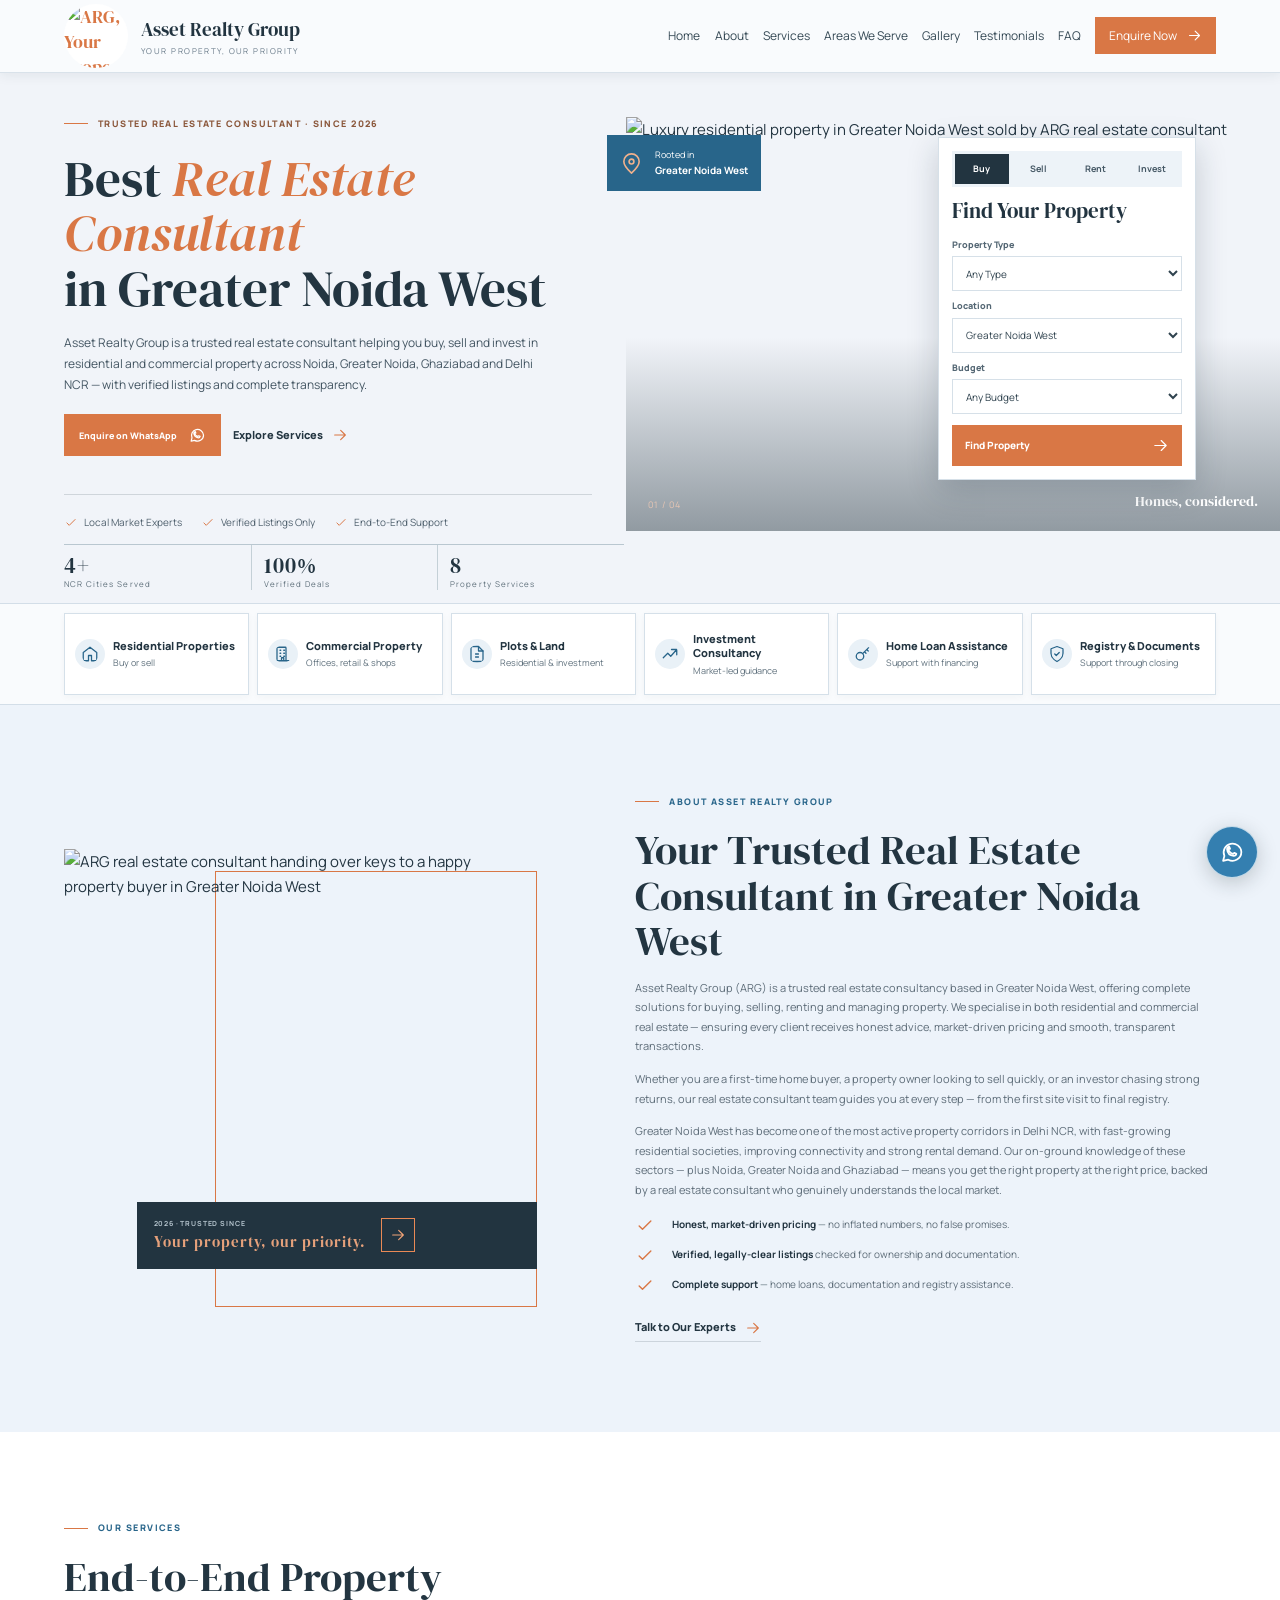
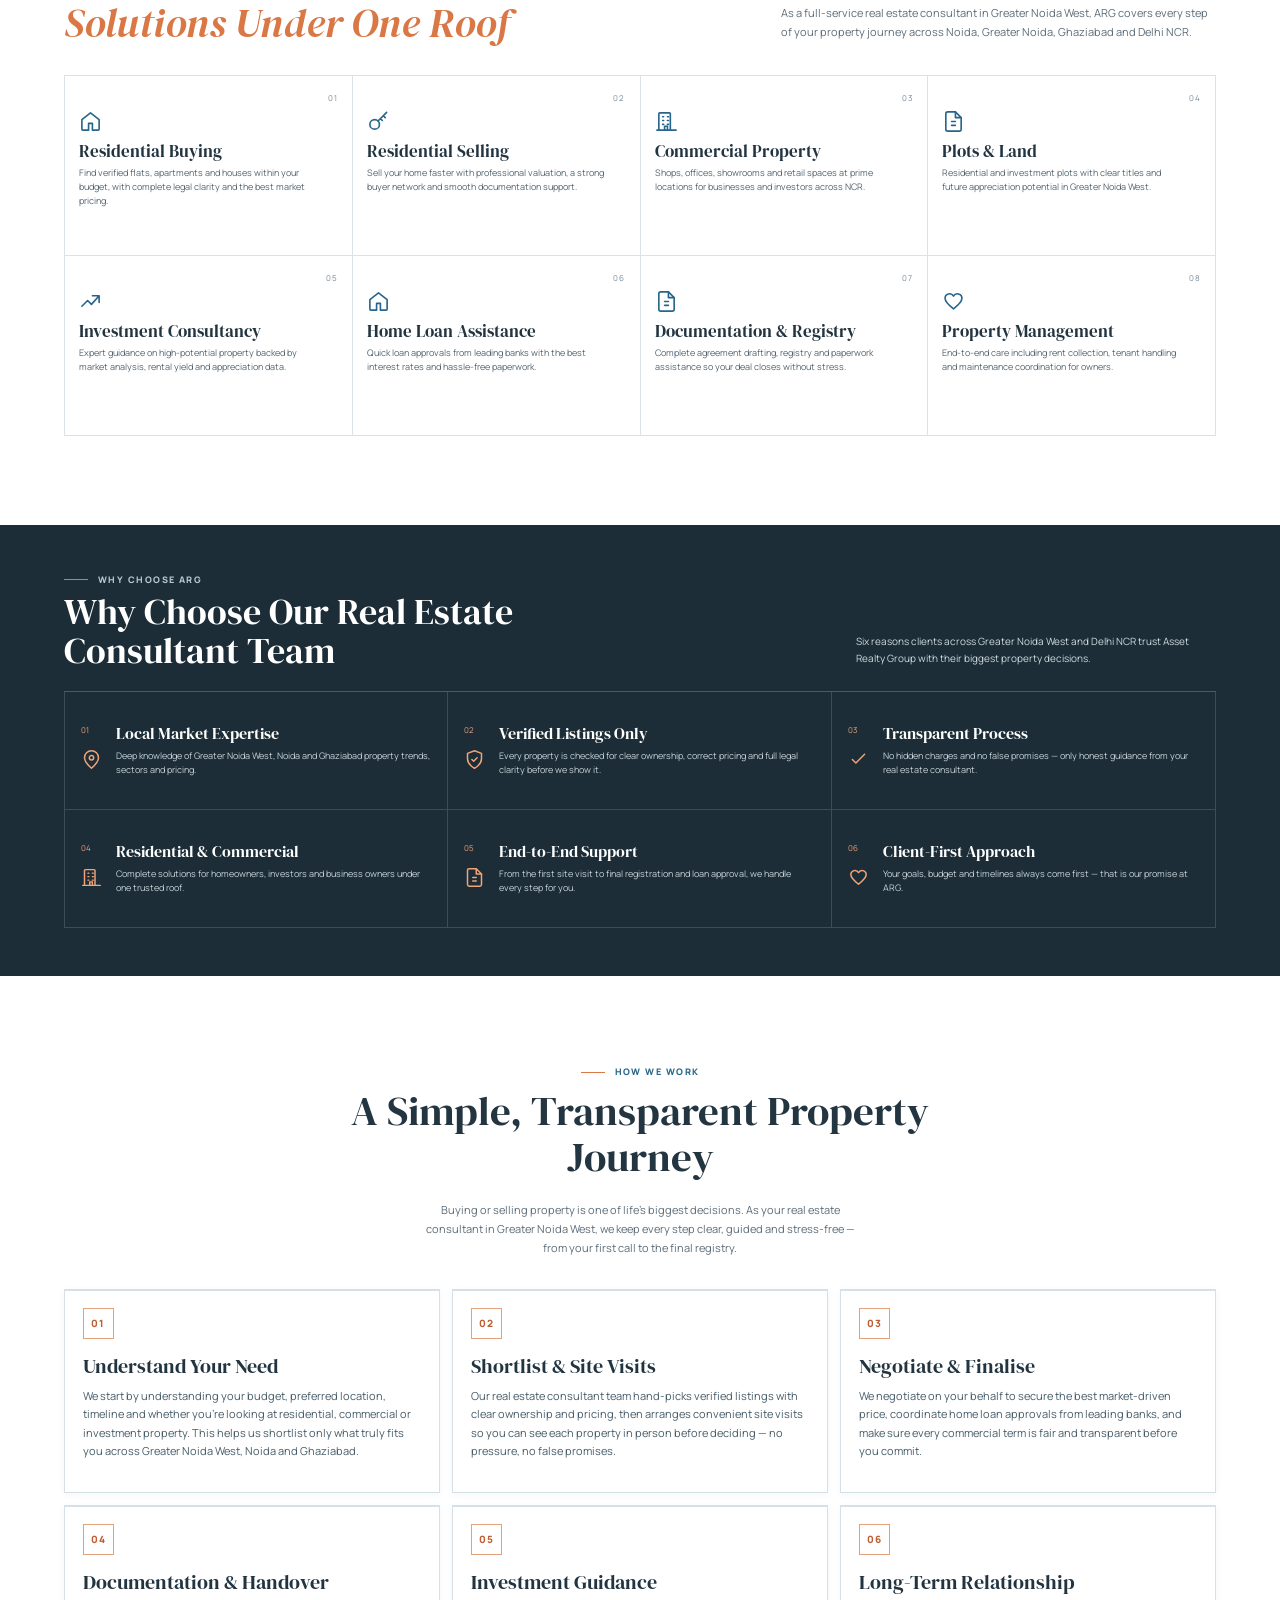
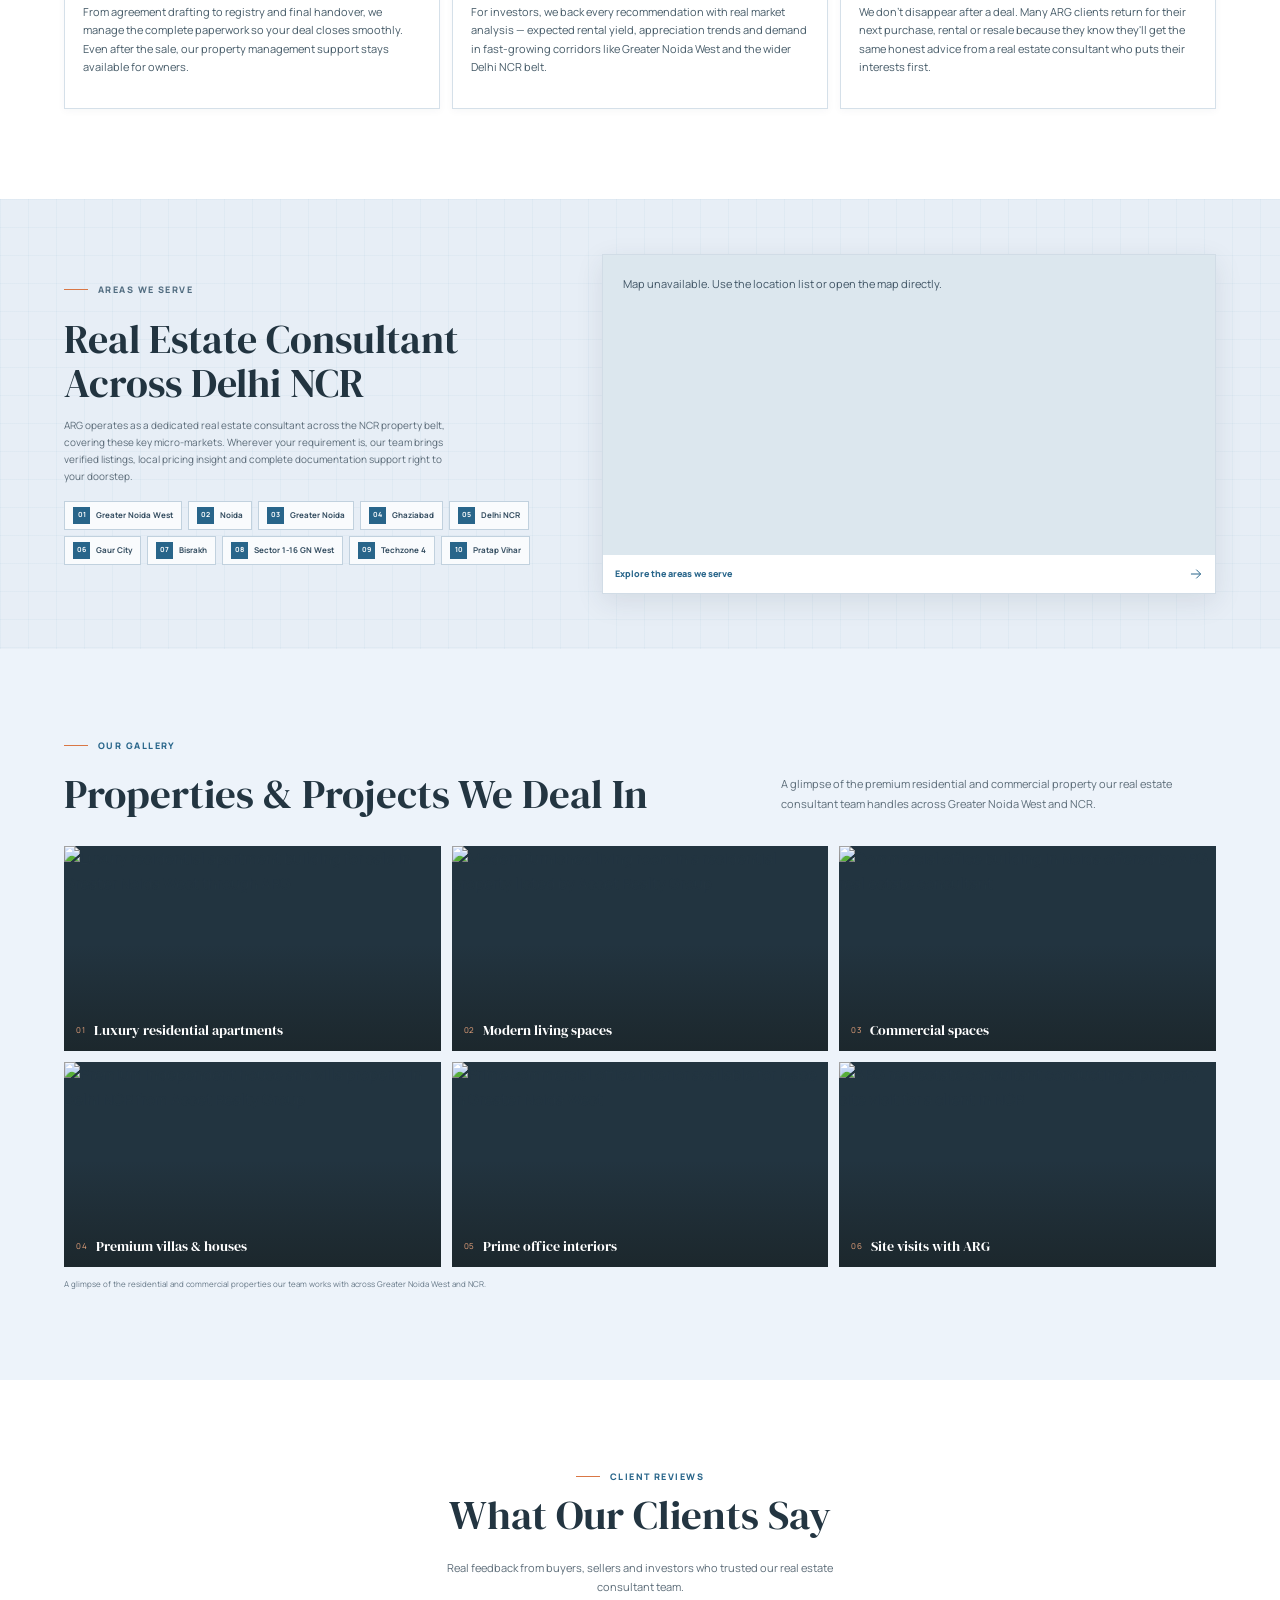
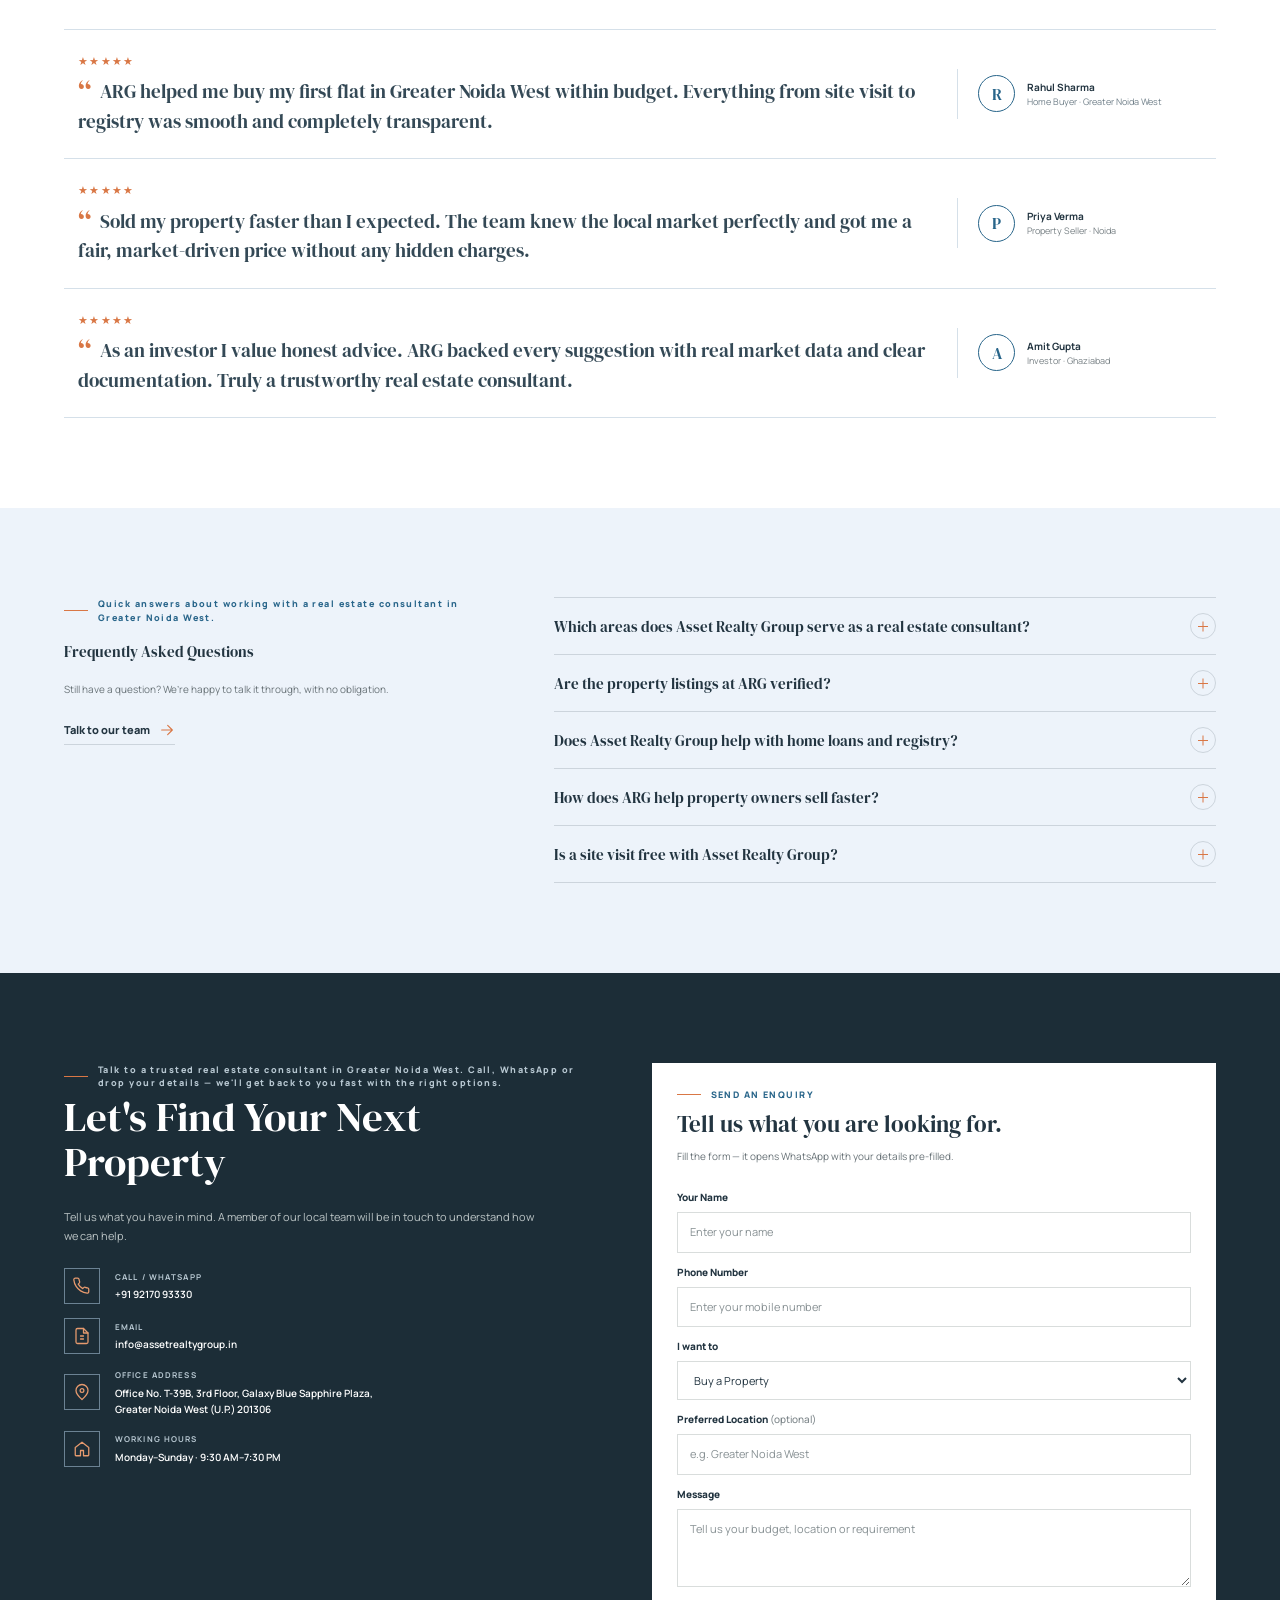
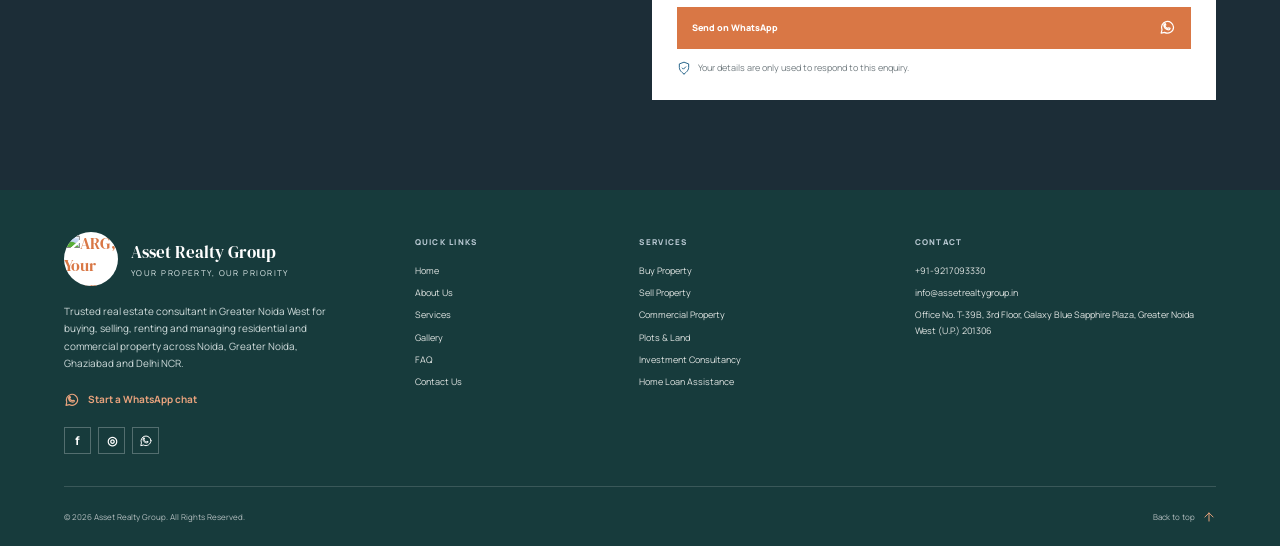
==== index.html @ 45fe3c21 "Initial commit" ====
<!doctype html>
<html lang="en">
<head>
  <meta charset="utf-8">
  <meta name="viewport" content="width=device-width, initial-scale=1">
  <meta name="theme-color" content="#263238">
  <meta name="description" content="Asset Realty Group is a trusted real estate consultant helping you buy, sell and invest in residential and commercial property across Noida, Greater Noida, Ghaziabad and Delhi NCR — with verified listings and complete transparency.">
  <meta name="keywords" content="real estate consultant Greater Noida West, property in Noida Extension, flats Greater Noida West, commercial property Noida, property consultant Ghaziabad, Delhi NCR real estate">
  <meta property="og:type" content="website"><meta property="og:title" content="Best Real Estate Consultant in Greater Noida West | ARG">
  <meta property="og:description" content="Asset Realty Group is a trusted real estate consultant helping you buy, sell and invest in residential and commercial property across Noida, Greater Noida, Ghaziabad and Delhi NCR — with verified listings and complete transparency.">
  <meta property="og:url" content="https://assetrealtygroup.in/">
  <meta property="og:image" content="https://images.unsplash.com/photo-1545324418-cc1a3fa10c00?auto=format&fit=crop&w=1600&q=85">
  <link rel="canonical" href="https://assetrealtygroup.in/">
  <link rel="preconnect" href="https://fonts.googleapis.com"><link rel="preconnect" href="https://fonts.gstatic.com" crossorigin><link rel="preconnect" href="https://images.unsplash.com">
  <link href="https://fonts.googleapis.com/css2?family=DM+Serif+Display&family=Manrope:wght@400;500;600;700;800&display=swap" rel="stylesheet">
  <link rel="stylesheet" href="https://unpkg.com/leaflet@1.9.4/dist/leaflet.css">
  <title>Best Real Estate Consultant in Greater Noida West | ARG</title>
  <script type="application/ld+json">{"@context":"https://schema.org","@type":"RealEstateAgent","name":"Asset Realty Group","alternateName":"ARG","url":"https://assetrealtygroup.in/","telephone":"+91-9217093330","email":"info@assetrealtygroup.in","image":"https://images.unsplash.com/photo-1512917774080-9991f1c4c750?auto=format&fit=crop&w=1600&q=85","address":{"@type":"PostalAddress","streetAddress":"Office No. T-39B, 3rd Floor, Galaxy Blue Sapphire Plaza","addressLocality":"Greater Noida West","addressRegion":"Uttar Pradesh","postalCode":"201306","addressCountry":"IN"},"areaServed":["Greater Noida West","Noida","Greater Noida","Ghaziabad","Delhi NCR"]}</script>
  <style>
    :root{color-scheme:light;--slate:#263238;--deep:#1d282d;--soft:#34444b;--steel:#607d8b;--pale:#a8bac0;--copper:#d97745;--rust:#bc6134;--paper:#f4f2ed;--white:#fffefa;--ink:#273238;--muted:#687277;--line:rgba(38,50,56,.16);--serif:"DM Serif Display",Georgia,serif;--sans:"Manrope","Trebuchet MS",sans-serif;--content:1220px;--gutter:clamp(22px,5vw,76px)}
    *,*::before,*::after{box-sizing:border-box}html{scroll-behavior:smooth;scroll-padding-top:100px}body{margin:0;background:var(--paper);color:var(--ink);font:15px/1.7 var(--sans);-webkit-font-smoothing:antialiased}img{display:block;max-width:100%}a{color:inherit;text-decoration:none}button,input,select,textarea{font:inherit}button,a,summary{-webkit-tap-highlight-color:transparent}::selection{background:var(--copper);color:white}.icons{position:absolute;width:0;height:0;overflow:hidden}.icon{width:20px;height:20px;flex:0 0 auto;fill:none;stroke:currentColor;stroke-width:1.7;stroke-linecap:round;stroke-linejoin:round}.wrap{width:min(var(--content),calc(100% - var(--gutter)*2));margin-inline:auto}.skip{position:absolute;top:8px;left:8px;z-index:100;padding:10px 14px;background:white;transform:translateY(-150%)}.skip:focus{transform:none}
    .topline{min-height:35px;background:var(--deep);color:#e6e5e0;font-size:10px;letter-spacing:.12em}.topline .wrap{min-height:35px;display:flex;align-items:center;justify-content:space-between;gap:16px}.topline span:first-child{color:var(--pale)}.topline a{display:flex;align-items:center;gap:7px}.topline .icon{width:14px;height:14px;color:var(--copper)}
    header{position:sticky;top:0;z-index:20;background:var(--slate);color:var(--white);border-bottom:1px solid #ffffff20}.head{min-height:86px;display:flex;align-items:center;justify-content:space-between;gap:25px}.brand{display:flex;align-items:center;gap:13px}.brand-mark{width:51px;height:51px;display:grid;place-items:center;border:1px solid var(--copper);color:var(--copper);font:18px var(--serif)}.brand-mark span{color:white}.brand-copy{display:grid;line-height:1.3}.brand-copy strong{font:19px var(--serif)}.brand-copy small{margin-top:4px;color:var(--pale);font-size:8px;letter-spacing:.18em}.nav{display:flex;align-items:center;gap:clamp(19px,3vw,42px);font-size:12px;color:#e6e6e2}.nav>a:not(.nav-cta){padding:10px 0;transition:color .2s}.nav>a:not(.nav-cta):hover{color:#efa67e}.nav-cta{display:flex;align-items:center;gap:10px;padding:11px 15px;border:1px solid #ffffff4d}.nav-cta:hover{border-color:var(--copper);background:var(--copper)}.nav-cta .icon{width:15px;height:15px}.menu{display:none}
    .hero{overflow:hidden}.hero-grid{min-height:630px;display:grid;grid-template-columns:.88fr 1.12fr;align-items:center;position:relative;padding-block:54px 64px}.hero-copy{position:relative;z-index:1;max-width:565px;padding-right:30px}.eyebrow{display:flex;align-items:center;gap:10px;margin:0 0 20px;color:var(--steel);font-size:9px;font-weight:800;letter-spacing:.16em;line-height:1.5}.eyebrow:before{width:24px;height:1px;flex:0 0 24px;background:var(--copper);content:""}.eyebrow.light{color:var(--pale);margin-bottom:5px}h1,h2,h3,p{margin-top:0}h1,h2{margin-bottom:0;font:400 1em/1.1 var(--serif)}h1{max-width:600px;font-size:clamp(52px,6vw,82px)}h1 em,h2 em{color:var(--copper);font-weight:400}.hero-intro{max-width:465px;margin:24px 0 0;color:#5d676c;font-size:14px;line-height:1.9}.actions{display:flex;align-items:center;flex-wrap:wrap;gap:23px;margin-top:29px}.button{min-height:50px;display:inline-flex;align-items:center;justify-content:center;gap:24px;padding:0 19px;border:1px solid transparent;font-size:11px;font-weight:800;transition:.2s}.button:hover{transform:translateY(-2px)}.button.copper{background:var(--copper);color:white}.button.copper:hover{background:var(--rust)}.button .icon{width:17px;height:17px}.text-link{display:inline-flex;align-items:center;gap:9px;font-size:11px;font-weight:800}.text-link .icon{width:16px;height:16px;color:var(--copper);transition:transform .2s}.text-link:hover .icon{transform:translateX(4px)}.proof{display:flex;flex-wrap:wrap;gap:13px 19px;margin-top:38px;padding-top:19px;border-top:1px solid var(--line);color:#586368;font-size:10px}.proof span{display:flex;align-items:center;gap:6px}.proof .icon{width:14px;height:14px;color:var(--copper)}.hero-visual{position:relative;min-height:500px;height:100%;margin-right:calc(var(--gutter)*-1)}.hero-visual>img{position:absolute;inset:0;width:100%;height:100%;object-fit:cover;object-position:center 58%}.hero-visual:after{position:absolute;inset:45% 0 0;background:linear-gradient(0deg,#151e228c,transparent);content:"";pointer-events:none}.image-label{position:absolute;z-index:1;right:36px;bottom:28px;left:30px;display:flex;justify-content:space-between;gap:15px;color:white;font:17px var(--serif)}.image-label span:first-child{align-self:end;color:#e8c6b3;font:9px var(--sans);letter-spacing:.12em}.stamp{position:absolute;z-index:2;top:42px;left:-29px;width:152px;min-height:90px;display:flex;align-items:center;gap:12px;padding:17px;background:var(--steel);color:white;font-size:9px;line-height:1.7}.stamp .icon{width:23px;height:23px;color:#f0b18c}.stamp strong{font-size:10px}.rail{position:absolute;bottom:19px;left:0;display:flex;align-items:center;gap:12px;color:#758085;font-size:8px;letter-spacing:.13em}.rail i{width:36px;height:1px;background:var(--copper)}
    .quick{position:relative;z-index:2;background:var(--soft);color:white}.quick-inner{min-height:100px;display:grid;grid-template-columns:.9fr 1.5fr .8fr;align-items:center;gap:30px}.quick-inner>div:first-child p{margin:0;font:19px var(--serif)}.choices{display:flex;justify-content:center;gap:8px}.choice{min-height:43px;display:flex;align-items:center;gap:8px;padding:0 13px;border:1px solid #ffffff30;background:none;color:#e0e4e4;cursor:pointer;font-size:10px;transition:.2s}.choice .icon{width:16px;height:16px;color:var(--pale)}.choice:hover,.choice.selected{border-color:var(--copper);background:#d9774526;color:white}.choice.selected .icon{color:#efa67e}.quick-link{justify-self:end;display:flex;align-items:center;gap:10px;color:#f0b18c;font-size:10px;font-weight:800}.quick-link .icon{width:16px;height:16px;transition:transform .2s}.quick-link:hover .icon{transform:translateX(4px)}
    .section{padding-block:clamp(76px,9vw,126px)}.paper{background:var(--white)}.intro-grid{display:grid;grid-template-columns:.88fr 1fr;align-items:center;gap:clamp(54px,9vw,122px)}.intro-visual{position:relative;min-height:520px;margin-right:22px}.intro-visual img{width:calc(100% - 26px);height:520px;object-fit:cover}.outline{position:absolute;z-index:-1;top:22px;right:0;bottom:-18px;width:68%;border:1px solid var(--copper)}.caption{position:absolute;right:0;bottom:20px;width:76%;min-height:60px;display:flex;align-items:center;gap:18px;padding:13px 17px;background:var(--slate);color:white;font:15px var(--serif)}.caption span:first-child{color:#e6a17b;font:10px var(--sans);letter-spacing:.1em}.intro-copy h2,.section-heading h2,.reasons h2,.locations h2,.faq h2,.contact h2{font-size:clamp(39px,4.4vw,59px)}.intro-copy>p:not(.eyebrow){margin:23px 0 0;color:#5f696e;font-size:13px;line-height:1.9}.intro-copy>p+p:not(.eyebrow){margin-top:13px}.values{display:grid;gap:17px;margin:28px 0;padding:0;list-style:none}.values li{display:grid;grid-template-columns:25px 1fr;gap:12px;color:#697277;font-size:11px;line-height:1.65}.values .icon{width:20px;height:20px;color:var(--copper)}.values strong{display:block;color:var(--slate);font-size:11px}.dark-link{padding-bottom:4px;border-bottom:1px solid var(--line)}
    .section-heading{margin-bottom:42px}.split{display:flex;align-items:end;justify-content:space-between;gap:35px}.split>p{max-width:405px;margin:0 0 5px;color:#657075;font-size:13px;line-height:1.9}.center{max-width:700px;margin:0 auto 54px;text-align:center}.center .eyebrow{justify-content:center}.center>p:last-child{max-width:475px;margin:19px auto 0;color:#697378;font-size:13px}.service-grid{display:grid;grid-template-columns:repeat(4,minmax(0,1fr));border-top:1px solid var(--line);border-left:1px solid var(--line)}.service{position:relative;min-height:225px;display:flex;flex-direction:column;padding:23px 21px 20px;border-right:1px solid var(--line);border-bottom:1px solid var(--line);transition:.2s}.service:hover{z-index:1;background:var(--paper);transform:translateY(-3px)}.service-no{align-self:end;color:var(--steel);font-size:9px;letter-spacing:.13em}.service>.icon{width:26px;height:26px;margin:12px 0 14px;color:var(--copper)}.service h3{margin:0 0 7px;font:20px/1.25 var(--serif)}.service p{max-width:245px;margin:0;color:#6a7377;font-size:10px;line-height:1.75}.service-arrow{position:absolute;right:18px;bottom:17px;color:var(--steel);opacity:0;transform:translateX(-5px);transition:.18s}.service-arrow .icon{width:15px;height:15px}.service:hover .service-arrow,.service:focus-visible .service-arrow{opacity:1;transform:none}
    .reasons{position:relative;overflow:hidden;background:var(--slate);color:white}.reasons:after{position:absolute;top:-18%;right:22%;width:1px;height:135%;background:#ffffff10;content:"";transform:rotate(26deg)}.reason-grid{position:relative;z-index:1;display:grid;grid-template-columns:.9fr 1.1fr;gap:clamp(60px,10vw,150px);align-items:center}.reasons h2 em,.locations h2 em,.contact h2 em{color:#e69a6e}.reason-copy>p:not(.eyebrow){max-width:380px;margin:23px 0;color:#b9c1c2;font-size:13px;line-height:1.9}.outline-button{border-color:#ffffff61;color:white}.outline-button:hover{border-color:var(--copper);background:var(--copper)}.reason-list{border-top:1px solid #ffffff33}.reason{display:grid;grid-template-columns:48px 1fr;gap:15px;padding:22px 0;border-bottom:1px solid #ffffff33}.reason>span{color:#e69a6e;font-size:10px;letter-spacing:.12em}.reason h3{margin:0 0 5px;font:21px var(--serif)}.reason p{margin:0;color:#b9c1c2;font-size:11px;line-height:1.75}.steps{display:grid;grid-template-columns:repeat(4,minmax(0,1fr));margin:0;padding:0;list-style:none;border-top:1px solid var(--line)}.step{position:relative;padding:28px 25px 0 0}.step:not(:last-child):after{position:absolute;top:-4px;right:16px;width:7px;height:7px;border-radius:50%;background:var(--copper);content:""}.step-no{color:var(--copper);font-size:10px;letter-spacing:.14em}.step h3{margin:18px 0 9px;font:22px var(--serif)}.step p{max-width:240px;margin:0;color:#677176;font-size:11px;line-height:1.85}
    .locations{padding-block:70px;background:var(--steel);color:white}.location-inner{display:grid;grid-template-columns:.85fr 1.15fr;align-items:center;gap:70px}.locations h2{font-size:clamp(36px,4vw,51px)}.places{display:flex;flex-wrap:wrap;gap:10px}.places span{padding:9px 12px;border:1px solid #ffffff59;color:#f4f2ed;font-size:10px}.places span:first-child{border-color:var(--copper);background:var(--copper);color:white}
    .gallery-grid{display:grid;grid-template-columns:1.15fr .85fr .85fr;grid-template-rows:230px 230px;gap:13px}.gallery-item{position:relative;overflow:hidden;min-width:0;min-height:0;margin:0;background:var(--slate)}.gallery-item.large{grid-row:span 2}.gallery-item.wide{grid-column:span 2}.gallery-item img{width:100%;height:100%;object-fit:cover;transition:transform .55s}.gallery-item:hover img{transform:scale(1.035)}.gallery-item:after{position:absolute;inset:48% 0 0;background:linear-gradient(0deg,#1b2529d6,transparent);content:""}.gallery-item figcaption{position:absolute;z-index:1;right:16px;bottom:14px;left:17px;display:flex;gap:12px;align-items:center;color:white;font:16px var(--serif)}.gallery-item figcaption span{color:#f0a87f;font:9px var(--sans);letter-spacing:.1em}.gallery-note{margin:14px 0 0;color:#778084;font-size:9px}
    .testimonials{display:grid;grid-template-columns:repeat(3,minmax(0,1fr));border-block:1px solid var(--line)}.quote{margin:0;padding:28px 25px}.quote+.quote{border-left:1px solid var(--line)}.stars{margin-bottom:14px;color:var(--copper);font-size:13px;letter-spacing:.12em}.quote blockquote{min-height:130px;margin:0;color:#4d585d;font:19px/1.55 var(--serif)}.quote figcaption{display:flex;align-items:center;gap:12px;margin-top:18px}.initial{width:37px;height:37px;display:grid;place-items:center;border:1px solid var(--steel);border-radius:50%;color:var(--steel);font:16px var(--serif)}.quote figcaption>span:last-child{display:grid;line-height:1.5}.quote strong{font-size:10px}.quote small{color:#788185;font-size:9px}
    .faq-grid{display:grid;grid-template-columns:.8fr 1.2fr;gap:clamp(60px,11vw,150px)}.faq-intro>p:not(.eyebrow){max-width:330px;margin:20px 0 18px;color:#697378;font-size:12px;line-height:1.8}.faq-list{border-top:1px solid var(--line)}.faq-item{border-bottom:1px solid var(--line)}.faq-item summary{min-height:66px;display:flex;align-items:center;justify-content:space-between;gap:20px;cursor:pointer;list-style:none;font:18px var(--serif)}.faq-item summary::-webkit-details-marker{display:none}.plus{position:relative;width:26px;height:26px;flex:0 0 26px;border:1px solid var(--line);border-radius:50%}.plus:before,.plus:after{position:absolute;top:12px;left:7px;width:10px;height:1px;background:var(--copper);content:"";transition:transform .2s}.plus:after{transform:rotate(90deg)}.faq-item[open] .plus:after{transform:rotate(0)}.faq-item>p{max-width:580px;margin:-1px 42px 20px 0;color:#697378;font-size:11px;line-height:1.9}
    .contact{background:var(--slate);color:white}.contact-grid{display:grid;grid-template-columns:1fr minmax(360px,.8fr);gap:clamp(50px,9vw,124px);align-items:start}.contact-copy>p:not(.eyebrow){max-width:490px;margin:22px 0 0;color:#bbc4c5;font-size:13px;line-height:1.9}.details{display:grid;gap:21px;margin-top:35px}.detail{display:flex;align-items:center;gap:15px;color:white}.detail-icon{width:42px;height:42px;flex:0 0 42px;display:grid;place-items:center;border:1px solid #ffffff3b;color:#e69a6e}.detail-icon .icon{width:18px;height:18px}.detail>span:last-child{display:grid;gap:3px}.detail small{color:var(--pale);font-size:8px;font-weight:700;letter-spacing:.14em}.detail strong{font-size:11px;font-weight:600;line-height:1.6}.detail:hover strong{color:#f0b18c}.form{padding:clamp(24px,4vw,39px);background:var(--white);color:var(--ink)}.form-head{margin-bottom:24px}.form-head .eyebrow{margin-bottom:9px}.form-head h3{margin:0;font:27px/1.25 var(--serif)}.form-head p{margin:9px 0 0;color:#687277;font-size:10px;line-height:1.7}.field{display:grid;gap:6px;margin-top:15px}.field label{color:var(--slate);font-size:10px;font-weight:800}.field label span{color:#7c8589;font-weight:500}.field input,.field select,.field textarea{width:100%;min-height:43px;padding:10px 12px;border:1px solid #d9dddc;border-radius:0;outline:none;background:var(--white);color:var(--slate);font-size:11px;transition:.18s}.field textarea{min-height:78px;resize:vertical}.field input::placeholder,.field textarea::placeholder{color:#879093}.field input:focus,.field select:focus,.field textarea:focus{border-color:var(--steel);box-shadow:0 0 0 3px #607d8b1f}.submit{width:100%;justify-content:space-between;margin-top:20px;cursor:pointer}.form-note{display:flex;align-items:center;gap:7px;margin:11px 0 0;color:#727c80;font-size:9px}.form-note .icon{width:14px;height:14px;color:var(--steel)}
    footer{background:var(--deep);color:white}.footer-main{display:grid;grid-template-columns:1.35fr .7fr .9fr 1fr;gap:40px;padding-block:60px 48px}.brand-footer .brand-mark{width:45px;height:45px;font-size:16px}.brand-footer .brand-copy strong{font-size:17px}.footer-brand>p{max-width:280px;margin:17px 0;color:#b5bfc0;font-size:10px;line-height:1.8}.whatsapp-link{display:inline-flex;align-items:center;gap:8px;color:#e9a37d;font-size:10px;font-weight:700}.whatsapp-link .icon{width:16px;height:16px}.footer-col{display:flex;flex-direction:column;align-items:flex-start;gap:9px}.footer-col h2{margin:4px 0 9px;color:var(--pale);font:800 9px var(--sans);letter-spacing:.16em}.footer-col a,.footer-col span{color:#e1e5e3;font-size:10px;line-height:1.7}.footer-col a:hover{color:#efad87}.footer-bottom{min-height:60px;display:flex;align-items:center;justify-content:space-between;gap:20px;border-top:1px solid #ffffff26;color:#b5bfc0;font-size:9px}.footer-bottom a{display:flex;align-items:center;gap:7px}.footer-bottom .icon{width:14px;height:14px;color:#e9a37d}.float-wa{position:fixed;z-index:15;right:22px;bottom:22px;width:52px;height:52px;display:grid;place-items:center;border:1px solid #ffffffb3;border-radius:50%;background:#397c61;color:white;box-shadow:0 5px 20px #1d282d38;transition:.2s}.float-wa:hover{background:#2e684f;transform:translateY(-3px)}.float-wa .icon{width:25px;height:25px}
    @media(min-width:1500px){.hero-visual{margin-right:max(calc((100vw - var(--content)) / -2 - 20px),calc(var(--gutter)*-1))}}
    @media(max-width:980px){:root{--gutter:34px}.nav{gap:19px}.hero-grid{min-height:570px}.hero-visual{min-height:440px}.hero-copy{padding-right:17px}.proof{gap:10px 13px;font-size:9px}.quick-inner{grid-template-columns:.7fr 1.5fr;gap:18px;padding-block:17px}.quick-link{grid-column:2;justify-self:center}.choice{padding-inline:10px}.intro-grid{gap:56px}.service-grid{grid-template-columns:repeat(2,minmax(0,1fr))}.reason-grid{gap:55px}.gallery-grid{grid-template-rows:190px 190px}.quote{padding-inline:18px}.quote blockquote{min-height:160px;font-size:17px}.footer-main{grid-template-columns:1.2fr 1fr 1fr}.footer-brand{grid-row:span 2}}
    @media(max-width:700px){:root{--gutter:23px}html{scroll-padding-top:74px}body{font-size:14px}.topline{font-size:8px}.topline .wrap{min-height:32px}.topline .hours{display:none}.head{min-height:72px}.brand{gap:10px}.brand-mark{width:42px;height:42px;font-size:16px}.brand-copy strong{font-size:16px}.brand-copy small{font-size:7px}.menu{width:42px;height:42px;display:grid;place-items:center;border:1px solid #ffffff47;background:none;color:white;cursor:pointer}.menu .icon{width:22px;height:22px}.menu .close-icon{display:none}.menu[aria-expanded=true] .open-icon{display:none}.menu[aria-expanded=true] .close-icon{display:block}.nav{position:absolute;top:100%;right:0;left:0;display:none;align-items:stretch;gap:0;padding:7px var(--gutter) 20px;border-top:1px solid #ffffff20;background:var(--slate)}.nav.open{display:flex;flex-direction:column}.nav>a:not(.nav-cta){padding:12px 0;border-bottom:1px solid #ffffff20}.nav-cta{justify-content:space-between;margin-top:14px}.hero-grid{min-height:0;display:flex;flex-direction:column;align-items:stretch;gap:29px;padding-block:49px 50px}.hero-copy{max-width:580px;padding:0}.eyebrow{margin-bottom:15px;font-size:8px}h1{max-width:530px;font-size:clamp(48px,13vw,72px)}.hero-intro{margin-top:18px;font-size:12px}.actions{gap:17px;margin-top:22px}.button{min-height:47px;gap:15px;padding-inline:15px;font-size:10px}.text-link{font-size:10px}.proof{gap:8px 13px;margin-top:24px;padding-top:15px;font-size:9px}.hero-visual{min-height:0;height:auto;aspect-ratio:1.2;margin-right:calc(var(--gutter)*-1);margin-left:10px}.stamp{top:15px;left:-10px;width:133px;min-height:73px;gap:8px;padding:12px}.stamp .icon{width:19px;height:19px}.image-label{right:18px;bottom:17px;left:18px;font-size:14px}.rail{bottom:14px;font-size:7px}.quick-inner{grid-template-columns:1fr;gap:12px;padding-block:20px}.quick-inner>div:first-child p{font-size:18px}.choices{justify-content:flex-start;flex-wrap:wrap}.choice{min-height:39px;padding-inline:10px;font-size:9px}.quick-link{grid-column:auto;justify-self:start;padding-top:4px}.section{padding-block:72px}.intro-grid{grid-template-columns:1fr;gap:41px}.intro-visual{min-height:0;margin-right:15px}.intro-visual img{width:calc(100% - 17px);height:auto;aspect-ratio:1/1.08}.outline{top:14px;bottom:-13px}.caption{bottom:14px;min-height:52px;font-size:13px}.intro-copy h2,.section-heading h2,.reasons h2,.locations h2,.faq h2,.contact h2{font-size:clamp(39px,10vw,54px)}.intro-copy>p:not(.eyebrow){margin-top:17px;font-size:12px}.values{gap:13px;margin-block:21px}.section-heading{margin-bottom:31px}.split{display:block}.split>p{margin-top:17px;font-size:12px}.center{margin-bottom:38px;text-align:left}.center .eyebrow{justify-content:flex-start}.center>p:last-child{font-size:12px}.service-grid{grid-template-columns:1fr}.service{min-height:185px;padding:18px 19px}.service>.icon{margin-block:8px 10px}.service h3{font-size:19px}.service p{max-width:290px}.service-arrow{opacity:1;transform:none}.reason-grid{grid-template-columns:1fr;gap:34px}.reason-copy>p:not(.eyebrow){font-size:12px}.reason{grid-template-columns:36px 1fr;gap:10px;padding-block:18px}.reason h3{font-size:19px}.reason p{font-size:10px}.journey .center{text-align:left}.steps{grid-template-columns:1fr 1fr;row-gap:27px}.step{padding:20px 14px 0 0}.step:nth-child(2):after{display:none}.step h3{margin-top:12px;font-size:20px}.step p{font-size:10px}.locations{padding-block:58px}.location-inner{grid-template-columns:1fr;gap:25px}.places{gap:8px}.places span{padding:8px 10px;font-size:9px}.gallery-grid{grid-template-columns:1fr 1fr;grid-template-rows:275px 180px 180px;gap:9px}.gallery-item.large{grid-column:span 2;grid-row:auto}.gallery-item.wide{grid-column:span 2}.gallery-item figcaption{right:10px;bottom:10px;left:11px;gap:7px;font-size:13px}.gallery-item figcaption span{font-size:8px}.gallery-note{font-size:8px}.testimonials{grid-template-columns:1fr}.quote{padding:22px 0}.quote+.quote{border-top:1px solid var(--line);border-left:0}.quote blockquote{min-height:0;font-size:18px}.faq-grid{grid-template-columns:1fr;gap:34px}.faq-intro>p:not(.eyebrow){margin-block:16px}.faq-item summary{min-height:62px;font-size:16px}.faq-item>p{margin-right:4px;font-size:10px}.contact-grid{grid-template-columns:1fr;gap:37px}.contact-copy>p:not(.eyebrow){font-size:12px}.details{gap:18px;margin-top:26px}.detail strong{font-size:10px}.form{padding:23px 18px}.form-head h3{font-size:25px}.footer-main{grid-template-columns:1fr 1fr;gap:32px 20px;padding-block:43px 35px}.footer-brand{grid-column:span 2;grid-row:auto}.footer-bottom{min-height:58px;font-size:8px}.float-wa{right:14px;bottom:14px;width:47px;height:47px}}
    @media(max-width:380px){:root{--gutter:19px}.brand-copy strong{font-size:14px}.actions{align-items:flex-start;flex-direction:column;gap:13px}.proof{display:grid;grid-template-columns:1fr 1fr}.choice{gap:6px;padding-inline:8px}.footer-main{grid-template-columns:1fr}.footer-brand{grid-column:auto}}
    @media(prefers-reduced-motion:reduce){*,*::before,*::after{scroll-behavior:auto!important;transition-duration:.01ms!important;animation-duration:.01ms!important}}
    .brand-mark{display:flex;align-items:center;justify-content:center}
  </style>
  <link rel="stylesheet" href="design.css?v=reference-11">
  <script src="https://unpkg.com/leaflet@1.9.4/dist/leaflet.js" defer></script>
  <script src="enhancements.js" defer></script>
</head>
<body>
  <a class="skip" href="#main">Skip to content</a>
  <svg class="icons" xmlns="http://www.w3.org/2000/svg" aria-hidden="true">
    <symbol id="arrow" viewBox="0 0 24 24"><path d="M4 12h15m-6-7 7 7-7 7"/></symbol><symbol id="arrow-up" viewBox="0 0 24 24"><path d="M12 19V5m-7 7 7-7 7 7"/></symbol><symbol id="check" viewBox="0 0 24 24"><path d="m5 12 4 4L19 6"/></symbol><symbol id="phone" viewBox="0 0 24 24"><path d="M21 16.6v3a2 2 0 0 1-2.2 2 19.7 19.7 0 0 1-8.6-3.1 19.4 19.4 0 0 1-6-6A19.7 19.7 0 0 1 1.1 3.8 2 2 0 0 1 3.1 1.6h3a2 2 0 0 1 2 1.7c.1 1 .4 1.9.7 2.8a2 2 0 0 1-.5 2.1L7 9.5a16 16 0 0 0 6 6l1.3-1.3a2 2 0 0 1 2.1-.5c.9.3 1.8.6 2.8.7a2 2 0 0 1 1.8 2.2Z"/></symbol><symbol id="pin" viewBox="0 0 24 24"><path d="M20 10c0 5-8 12-8 12S4 15 4 10a8 8 0 1 1 16 0Z"/><circle cx="12" cy="10" r="2.5"/></symbol><symbol id="shield" viewBox="0 0 24 24"><path d="M12 22s8-4 8-11V5l-8-3-8 3v6c0 7 8 11 8 11Z"/><path d="m9 12 2 2 4-4"/></symbol><symbol id="wa" viewBox="0 0 24 24"><path d="M20.5 11.5a8.5 8.5 0 0 1-12.6 7.4L3 20l1.2-4.7A8.5 8.5 0 1 1 20.5 11.5Z"/><path d="M8 8.5c.4 2.4 2.3 4.3 4.7 4.8l1-.9 2 .9c-.3 1.4-1.2 2-2.5 2-3.5-.3-6.1-2.9-6.4-6.4 0-1.3.6-2.2 2-2.5l.9 2-1 .1Z"/></symbol><symbol id="menu-icon" viewBox="0 0 24 24"><path d="M4 7h16M4 12h16M4 17h16"/></symbol><symbol id="close" viewBox="0 0 24 24"><path d="m6 6 12 12M18 6 6 18"/></symbol><symbol id="home" viewBox="0 0 24 24"><path d="m3 10 9-7 9 7v10a1 1 0 0 1-1 1h-6v-7h-4v7H4a1 1 0 0 1-1-1Z"/></symbol><symbol id="key" viewBox="0 0 24 24"><circle cx="8" cy="15" r="5"/><path d="m11.5 11.5 9-9M17 6l2 2m-5 1 2 2"/></symbol><symbol id="building" viewBox="0 0 24 24"><path d="M4 21V4a1 1 0 0 1 1-1h10a1 1 0 0 1 1 1v17M2 21h20M8 7h1m-1 4h1m-1 4h1m4-8h1m-1 4h1m-1 4h1m-1 6v-4h-3v4"/></symbol><symbol id="trend" viewBox="0 0 24 24"><path d="m3 17 6-6 4 4 8-9M14 6h7v7"/></symbol><symbol id="file" viewBox="0 0 24 24"><path d="M14 2H6a2 2 0 0 0-2 2v16a2 2 0 0 0 2 2h12a2 2 0 0 0 2-2V8Z"/><path d="M14 2v6h6m-10 4h4m-4 4h4"/></symbol><symbol id="heart" viewBox="0 0 24 24"><path d="M20.8 8.7c0 4.2-8.8 11-8.8 11s-8.8-6.8-8.8-11a4.7 4.7 0 0 1 8.8-2.3 4.7 4.7 0 0 1 8.8 2.3Z"/></symbol>
  </svg>
  <div class="topline"><div class="wrap"><span>PROPERTY, CONSIDERED.</span><a href="tel:+919217093330"><svg class="icon"><use href="#phone"/></svg>+91 92170 93330</a><span class="hours">Mon–Sun · 9:30 AM–7:30 PM</span></div></div>
  <header id="top"><div class="wrap head"><a class="brand" href="#home" aria-label="Asset Realty Group home"><img class="brand-mark" src="https://propertyplusrealtors.com/logo.jpeg" alt="ARG, Your Property, Our Priority" width="64" height="64"><span class="brand-copy"><strong>Asset Realty Group</strong><small>YOUR PROPERTY, OUR PRIORITY</small></span></a><button class="menu" type="button" aria-label="Open navigation" aria-expanded="false" aria-controls="nav"><svg class="icon open-icon"><use href="#menu-icon"/></svg><svg class="icon close-icon"><use href="#close"/></svg></button><nav class="nav" id="nav" aria-label="Main navigation"><a href="#about">About</a><a href="#services">Services</a><a href="#gallery">Properties</a><a href="#faq">FAQs</a><a class="nav-cta" href="#contact">Let’s talk <svg class="icon"><use href="#arrow"/></svg></a></nav></div></header>
  <main id="main">
    <section class="hero" id="home"><div class="wrap hero-grid"><div class="hero-copy"><p class="eyebrow">GREATER NOIDA WEST · DELHI NCR</p><h1>Your Property. <em>Our Expertise.</em></h1><p class="hero-intro">Good property decisions start with good advice. Find a home, move your business, or make your next investment with a local team that puts your interests first.</p><div class="actions"><a class="button copper" href="#contact">Find your property <svg class="icon"><use href="#arrow"/></svg></a><a class="text-link" href="#services">Explore our services</a></div><div class="proof"><span><svg class="icon"><use href="#check"/></svg> Verified listings</span><span><svg class="icon"><use href="#check"/></svg> Honest local advice</span><span><svg class="icon"><use href="#check"/></svg> Support through registry</span></div></div><div class="hero-visual"><img src="https://images.unsplash.com/photo-1545324418-cc1a3fa10c00?auto=format&fit=crop&w=1600&q=85" alt="Contemporary apartment buildings set within green landscaped grounds" width="1600" height="1200" fetchpriority="high"><div class="image-label"><span>01 / 04</span><span>Find a home that feels like yours.</span></div><div class="stamp"><svg class="icon"><use href="#pin"/></svg><span>Rooted in<br><strong>Greater Noida West</strong></span></div></div><div class="rail"><span>LOCAL KNOWLEDGE. BETTER MOVES.</span><i></i><span>EST. 2026</span></div></div></section>
    <section class="quick" aria-label="Start a property enquiry"><div class="wrap quick-inner"><div><span class="eyebrow light">A GOOD PLACE TO START</span><p>What brings you here?</p></div><div class="choices" role="group" aria-label="Choose your property requirement"><button class="choice selected" type="button" data-interest="Buy a property" aria-pressed="true"><svg class="icon"><use href="#home"/></svg>Buy</button><button class="choice" type="button" data-interest="Sell a property" aria-pressed="false"><svg class="icon"><use href="#key"/></svg>Sell</button><button class="choice" type="button" data-interest="Rent or lease a property" aria-pressed="false"><svg class="icon"><use href="#building"/></svg>Rent / Lease</button><button class="choice" type="button" data-interest="Invest in property" aria-pressed="false"><svg class="icon"><use href="#trend"/></svg>Invest</button></div><a class="quick-link" href="#contact">Let’s find the right fit <svg class="icon"><use href="#arrow"/></svg></a></div></section>
    <section class="section" id="about"><div class="wrap intro-grid"><div class="intro-visual"><img src="https://images.unsplash.com/photo-1560520653-9e0e4c89eb11?auto=format&fit=crop&w=1000&q=85" alt="A new homeowner receives keys to their property" width="1000" height="1200" loading="lazy"><div class="caption"><span>01</span><span>Good guidance makes all the difference.</span></div><div class="outline"></div></div><div class="intro-copy"><p class="eyebrow">LOCAL KNOWLEDGE, PERSONAL SERVICE</p><h2>Property is personal.<br><em>So is our approach.</em></h2><p>Asset Realty Group is a Greater Noida West–based property consultancy for people buying, selling, renting, and investing across Delhi NCR. We pair first-hand market knowledge with advice that is straightforward, considered, and shaped around you.</p><p>From the first conversation to the site visit and final registry, our team is here to make every next step feel clear. No pressure, no false promises. Just real support from people who know this market.</p><ul class="values"><li><svg class="icon"><use href="#shield"/></svg><span><strong>Confidence at every step</strong>Listings checked for ownership and documentation.</span></li><li><svg class="icon"><use href="#trend"/></svg><span><strong>Advice grounded in the market</strong>Honest pricing and local perspective, not guesswork.</span></li><li><svg class="icon"><use href="#heart"/></svg><span><strong>Support that stays with you</strong>Loan, paperwork, and registry assistance through closing.</span></li></ul><a class="text-link dark-link" href="#contact">Meet your local property team <svg class="icon"><use href="#arrow"/></svg></a></div></div></section>
    <section class="section paper" id="services"><div class="wrap"><div class="section-heading split"><div><p class="eyebrow">OUR SERVICES</p><h2>End-to-End Property<br><em>Solutions Under One Roof</em></h2></div><p>As a full-service real estate consultant in Greater Noida West, ARG covers every step of your property journey across Noida, Greater Noida, Ghaziabad and Delhi NCR.</p></div><div class="service-grid">
      <a class="service" href="#contact"><span class="service-no">01</span><svg class="icon"><use href="#home"/></svg><h3>Residential Buying</h3><p>Find verified flats, apartments and houses within your budget, with complete legal clarity and the best market pricing.</p><span class="service-arrow"><svg class="icon"><use href="#arrow"/></svg></span></a>
      <a class="service" href="#contact"><span class="service-no">02</span><svg class="icon"><use href="#key"/></svg><h3>Residential Selling</h3><p>Sell your home faster with professional valuation, a strong buyer network and smooth documentation support.</p><span class="service-arrow"><svg class="icon"><use href="#arrow"/></svg></span></a>
      <a class="service" href="#contact"><span class="service-no">03</span><svg class="icon"><use href="#building"/></svg><h3>Commercial Property</h3><p>Shops, offices, showrooms and retail spaces at prime locations for businesses and investors across NCR.</p><span class="service-arrow"><svg class="icon"><use href="#arrow"/></svg></span></a>
      <a class="service" href="#contact"><span class="service-no">04</span><svg class="icon"><use href="#file"/></svg><h3>Plots &amp; Land</h3><p>Residential and investment plots with clear titles and future appreciation potential in Greater Noida West.</p><span class="service-arrow"><svg class="icon"><use href="#arrow"/></svg></span></a>
      <a class="service" href="#contact"><span class="service-no">05</span><svg class="icon"><use href="#trend"/></svg><h3>Investment Consultancy</h3><p>Expert guidance on high-potential property backed by market analysis, rental yield and appreciation data.</p><span class="service-arrow"><svg class="icon"><use href="#arrow"/></svg></span></a>
      <a class="service" href="#contact"><span class="service-no">06</span><svg class="icon"><use href="#home"/></svg><h3>Home Loan Assistance</h3><p>Quick loan approvals from leading banks with the best interest rates and hassle-free paperwork.</p><span class="service-arrow"><svg class="icon"><use href="#arrow"/></svg></span></a>
      <a class="service" href="#contact"><span class="service-no">07</span><svg class="icon"><use href="#file"/></svg><h3>Documentation &amp; Registry</h3><p>Complete agreement drafting, registry and paperwork assistance so your deal closes without stress.</p><span class="service-arrow"><svg class="icon"><use href="#arrow"/></svg></span></a>
      <a class="service" href="#contact"><span class="service-no">08</span><svg class="icon"><use href="#heart"/></svg><h3>Property Management</h3><p>End-to-end care including rent collection, tenant handling and maintenance coordination for owners.</p><span class="service-arrow"><svg class="icon"><use href="#arrow"/></svg></span></a>
    </div></div></section>
    <section class="section reasons"><div class="wrap reason-grid"><div class="reason-copy"><p class="eyebrow light">A DIFFERENT KIND OF PROPERTY ADVICE</p><h2>The little things<br>that make a <em>big difference.</em></h2><p>Buying or selling is a big decision. We take that seriously, from the very first conversation.</p><a class="button outline-button" href="#contact">Talk it through <svg class="icon"><use href="#arrow"/></svg></a></div><div class="reason-list"><article class="reason"><span>01</span><div><h3>We know the neighbourhood</h3><p>On-the-ground insight into Greater Noida West, Noida, and Ghaziabad.</p></div></article><article class="reason"><span>02</span><div><h3>We take verification seriously</h3><p>Ownership, pricing, and paperwork get attention before a listing is shared.</p></div></article><article class="reason"><span>03</span><div><h3>Clear advice, without the pressure</h3><p>No hidden charges or big promises. Just an honest conversation about your options.</p></div></article><article class="reason"><span>04</span><div><h3>One team from start to finish</h3><p>From shortlisting and site visits to loan guidance and final registry.</p></div></article></div></div></section>
    <section class="section paper journey"><div class="wrap"><div class="section-heading center"><p class="eyebrow">CLEAR FROM DAY ONE</p><h2>A property journey,<br><em>with fewer question marks.</em></h2><p>We keep the process simple, transparent, and centred around you.</p></div><ol class="steps"><li class="step"><span class="step-no">01</span><h3>We listen first</h3><p>Tell us about your budget, preferred location, timeline, and what matters most.</p></li><li class="step"><span class="step-no">02</span><h3>Shortlist &amp; visit</h3><p>Review verified options together and see the ones that feel right in person.</p></li><li class="step"><span class="step-no">03</span><h3>Make your move</h3><p>We help you navigate negotiation, loan options, and the details before you commit.</p></li><li class="step"><span class="step-no">04</span><h3>Close with clarity</h3><p>Work through the documentation and registry with a real person by your side.</p></li></ol></div></section>
    <section class="locations"><div class="wrap location-inner"><div><p class="eyebrow light">LOCAL KNOW-HOW, WIDER REACH</p><h2>Your neighbourhood.<br><em>And the ones nearby.</em></h2></div><div class="places"><span>Greater Noida West</span><span>Noida</span><span>Greater Noida</span><span>Ghaziabad</span><span>Delhi NCR</span><span>Gaur City</span><span>Bisrakh</span><span>Techzone 4</span><span>Pratap Vihar</span><span>Sector 1–16, GN West</span></div></div></section>
    <section class="section" id="gallery"><div class="wrap"><div class="section-heading split"><div><p class="eyebrow">SPACES &amp; POSSIBILITIES</p><h2>A glimpse of<br><em>what’s out there.</em></h2></div><p>From welcoming homes to practical workspaces, we’ll help you find a property that feels right for the way you want to live or work.</p></div><div class="gallery-grid"><figure class="gallery-item large"><img src="https://images.unsplash.com/photo-1545324418-cc1a3fa10c00?auto=format&fit=crop&w=1100&q=85" alt="Contemporary apartment buildings set within green landscaped grounds" width="1100" height="800" loading="lazy"><figcaption><span>01</span>A place to call home</figcaption></figure><figure class="gallery-item"><img src="https://images.unsplash.com/photo-1502672260266-1c1ef2d93688?auto=format&fit=crop&w=800&q=85" alt="Light-filled apartment living room with contemporary furniture" width="800" height="650" loading="lazy"><figcaption><span>02</span>Room to settle in</figcaption></figure><figure class="gallery-item"><img src="https://images.unsplash.com/photo-1486406146926-c627a92ad1ab?auto=format&fit=crop&w=800&q=85" alt="Modern commercial office tower in Noida" width="800" height="650" loading="lazy"><figcaption><span>03</span>Space to do business</figcaption></figure><figure class="gallery-item"><img src="https://images.unsplash.com/photo-1613490493576-7fde63acd811?auto=format&fit=crop&w=800&q=85" alt="Contemporary independent home surrounded by a landscaped garden" width="800" height="650" loading="lazy"><figcaption><span>04</span>A little more space</figcaption></figure><figure class="gallery-item wide"><img src="https://images.unsplash.com/photo-1497366811353-6870744d04b2?auto=format&fit=crop&w=1100&q=85" alt="Bright modern office interior with open desks and large windows" width="1100" height="700" loading="lazy"><figcaption><span>05</span>A fresh perspective on work</figcaption></figure></div><p class="gallery-note">Images are representative of the types of properties we work with. Availability varies.</p></div></section>
    <section class="section paper"><div class="wrap"><div class="section-heading center"><p class="eyebrow">WORDS FROM OUR CLIENTS</p><h2>A little trust goes<br><em>a long way.</em></h2></div><div class="testimonials"><figure class="quote"><div class="stars" aria-label="5 out of 5 stars">★★★★★</div><blockquote>“ARG helped me buy my first flat in Greater Noida West within budget. Everything from site visit to registry was smooth and completely transparent.”</blockquote><figcaption><span class="initial">R</span><span><strong>Rahul Sharma</strong><small>Home buyer · Greater Noida West</small></span></figcaption></figure><figure class="quote"><div class="stars" aria-label="5 out of 5 stars">★★★★★</div><blockquote>“Sold my property faster than I expected. The team knew the local market perfectly and got me a fair, market-driven price without any hidden charges.”</blockquote><figcaption><span class="initial">P</span><span><strong>Priya Verma</strong><small>Property seller · Noida</small></span></figcaption></figure><figure class="quote"><div class="stars" aria-label="5 out of 5 stars">★★★★★</div><blockquote>“As an investor I value honest advice. ARG backed every suggestion with real market data and clear documentation. Truly a trustworthy real estate consultant.”</blockquote><figcaption><span class="initial">A</span><span><strong>Amit Gupta</strong><small>Investor · Ghaziabad</small></span></figcaption></figure></div></div></section>
    <section class="section" id="faq"><div class="wrap faq-grid"><div class="faq-intro"><p class="eyebrow">GOOD QUESTIONS</p><h2>A few things<br>you might be <em>wondering.</em></h2><p>Still have a question? We’re happy to talk it through, with no obligation.</p><a class="text-link dark-link" href="#contact">Ask us directly <svg class="icon"><use href="#arrow"/></svg></a></div><div class="faq-list"><details class="faq-item"><summary>Which areas does ARG serve?<span class="plus" aria-hidden="true"></span></summary><p>We work across Greater Noida West, Noida, Greater Noida, Ghaziabad, and Delhi NCR, including neighbourhoods such as Gaur City, Bisrakh, Techzone 4, and Pratap Vihar.</p></details><details class="faq-item"><summary>Are your property listings verified?<span class="plus" aria-hidden="true"></span></summary><p>We check ownership information, pricing, and available documentation before presenting a property. We’ll talk you through the paperwork and any questions to consider before making a decision.</p></details><details class="faq-item"><summary>Can you help with a home loan or registry?<span class="plus" aria-hidden="true"></span></summary><p>Yes. Our team can help you navigate home loan options, agreement drafting, documentation, and the registry process as part of your property journey.</p></details><details class="faq-item"><summary>Do you help property owners sell?<span class="plus" aria-hidden="true"></span></summary><p>We can discuss a market-informed valuation, connect with prospective buyers, arrange site visits, and help coordinate negotiation and paperwork.</p></details><details class="faq-item"><summary>Can I arrange a property visit?<span class="plus" aria-hidden="true"></span></summary><p>Absolutely. Call or WhatsApp us at +91 92170 93330 and we’ll help arrange a convenient time across Greater Noida West and nearby areas.</p></details></div></div></section>
    <section class="section contact" id="contact"><div class="wrap contact-grid"><div class="contact-copy"><p class="eyebrow light">START WITH A CONVERSATION</p><h2>The next step<br>can be <em>a simple one.</em></h2><p>Tell us what you have in mind. A member of our local team will be in touch to understand how we can help.</p><div class="details"><a class="detail" href="tel:+919217093330"><span class="detail-icon"><svg class="icon"><use href="#phone"/></svg></span><span><small>CALL OR WHATSAPP</small><strong>+91 92170 93330</strong></span></a><a class="detail" href="mailto:info@assetrealtygroup.in"><span class="detail-icon"><svg class="icon"><use href="#file"/></svg></span><span><small>EMAIL</small><strong>info@assetrealtygroup.in</strong></span></a><a class="detail" href="https://maps.google.com/?q=Galaxy+Blue+Sapphire+Plaza+Greater+Noida+West" target="_blank" rel="noreferrer"><span class="detail-icon"><svg class="icon"><use href="#pin"/></svg></span><span><small>VISIT OUR OFFICE</small><strong>T-39B, Galaxy Blue Sapphire Plaza,<br>Greater Noida West, U.P. 201306</strong></span></a><div class="detail"><span class="detail-icon"><svg class="icon"><use href="#home"/></svg></span><span><small>HERE WHEN YOU NEED US</small><strong>Monday–Sunday · 9:30 AM–7:30 PM</strong></span></div></div><form class="form" id="enquiry"><div class="form-head"><span class="eyebrow">YOUR PROPERTY ENQUIRY</span><h3>Let’s get to know what you need.</h3><p>Share a few details and we’ll continue the conversation on WhatsApp.</p></div><div class="field"><label for="name">Your name</label><input id="name" name="name" type="text" placeholder="e.g. Priya Sharma" autocomplete="name" minlength="2" required></div><div class="field"><label for="phone-number">Phone number</label><input id="phone-number" name="phone" type="tel" placeholder="Your mobile number" autocomplete="tel" inputmode="tel" minlength="8" maxlength="18" required></div><div class="field"><label for="interest">I’m looking to</label><select id="interest" name="interest"><option>Buy a property</option><option>Sell a property</option><option>Rent or lease a property</option><option>Invest in property</option><option>Get home loan assistance</option><option>Ask about something else</option></select></div><div class="field"><label for="location">Preferred location <span>(optional)</span></label><input id="location" name="location" type="text" placeholder="e.g. Greater Noida West"></div><div class="field"><label for="message">A little more about your plans <span>(optional)</span></label><textarea id="message" name="message" rows="3" maxlength="500" placeholder="Budget, timeline, property type..."></textarea></div><button class="button copper submit" type="submit">Continue on WhatsApp <svg class="icon"><use href="#arrow"/></svg></button><p class="form-note"><svg class="icon"><use href="#shield"/></svg>Your details are only used to respond to this enquiry.</p></form></div></section>
  </main>
  <footer><div class="wrap footer-main"><div class="footer-brand"><a class="brand brand-footer" href="#home" aria-label="Asset Realty Group home"><img class="brand-mark" src="https://propertyplusrealtors.com/logo.jpeg" alt="ARG, Your Property, Our Priority" width="64" height="64"><span class="brand-copy"><strong>Asset Realty Group</strong><small>YOUR PROPERTY, OUR PRIORITY</small></span></a><p>Local property advice for the moves that matter. Proudly rooted in Greater Noida West.</p><a class="whatsapp-link" href="https://wa.me/919217093330?text=Hi%20ARG%2C%20I%27d%20like%20to%20talk%20about%20a%20property." target="_blank" rel="noreferrer"><svg class="icon"><use href="#wa"/></svg>Start a WhatsApp chat</a></div><div class="footer-col"><h2>EXPLORE</h2><a href="#about">About ARG</a><a href="#services">Our services</a><a href="#gallery">Property gallery</a><a href="#faq">FAQs</a></div><div class="footer-col"><h2>OUR SERVICES</h2><a href="#services">Buy &amp; sell</a><a href="#services">Commercial property</a><a href="#services">Investment guidance</a><a href="#services">Documentation &amp; registry</a></div><div class="footer-col"><h2>GET IN TOUCH</h2><a href="tel:+919217093330">+91 92170 93330</a><a href="mailto:info@assetrealtygroup.in">info@assetrealtygroup.in</a><span>Greater Noida West, U.P. 201306</span><span>Mon–Sun · 9:30 AM–7:30 PM</span></div></div><div class="wrap footer-bottom"><span>© <span id="year">2026</span> Asset Realty Group. All rights reserved.</span><a href="#top">Back to top <svg class="icon"><use href="#arrow-up"/></svg></a></div></footer>
  <a class="float-wa" href="https://wa.me/919217093330?text=Hi%20ARG%2C%20I%27m%20interested%20in%20a%20property%20consultation." target="_blank" rel="noreferrer" aria-label="Chat with Asset Realty Group on WhatsApp"><svg class="icon"><use href="#wa"/></svg></a>
  <script>
    const menu = document.querySelector('.menu');
    const nav = document.querySelector('.nav');
    function closeMenu(){menu.setAttribute('aria-expanded','false');menu.setAttribute('aria-label','Open navigation');nav.classList.remove('open')}
    menu.addEventListener('click',()=>{const expanded=menu.getAttribute('aria-expanded')==='true';menu.setAttribute('aria-expanded',String(!expanded));menu.setAttribute('aria-label',expanded?'Open navigation':'Close navigation');nav.classList.toggle('open',!expanded)});
    nav.addEventListener('click',event=>{if(event.target.closest('a'))closeMenu()});
    document.addEventListener('keydown',event=>{if(event.key==='Escape')closeMenu()});
    document.querySelectorAll('.choice').forEach(button=>button.addEventListener('click',()=>{document.querySelectorAll('.choice').forEach(item=>{const selected=item===button;item.classList.toggle('selected',selected);item.setAttribute('aria-pressed',String(selected))});document.querySelector('#interest').value=button.dataset.interest}));
    document.querySelector('#enquiry').addEventListener('submit',event=>{event.preventDefault();const data=new FormData(event.currentTarget);const text=["Hi ARG, I'd like to discuss a property.",`Name: ${data.get('name')}`,`Phone: ${data.get('phone')}`,`Looking to: ${data.get('interest')}`,data.get('location')?`Preferred location: ${data.get('location')}`:'',data.get('message')?`Details: ${data.get('message')}`:''].filter(Boolean).join('\n');window.open(`https://wa.me/919217093330?text=${encodeURIComponent(text)}`,'_blank','noopener,noreferrer')});
    document.querySelector('#year').textContent=new Date().getFullYear();
  </script>
</body>
</html>
---- design.css ----
:root {
  --slate: #243441;
  --deep: #182631;
  --soft: #e7eef6;
  --steel: #347fb0;
  --pale: #a8bfd1;
  --copper: #d97745;
  --rust: #c86235;
  --paper: #eff5fa;
  --white: #ffffff;
  --ink: #243441;
  --muted: #657581;
  --line: rgba(36, 52, 65, .16);
}

html { scroll-padding-top: 78px; }
.topline { display: none; }
header { background: #f9fbfd; color: var(--slate); border-bottom-color: #d9e2ea; }
.head { min-height: 76px; }
.brand-mark { display: block; width: 64px; height: 64px; flex: 0 0 auto; overflow: hidden; border: 0; border-radius: 50%; background: #fff; object-fit: cover; }
.brand-footer .brand-mark { width: 54px; height: 54px; }
.brand-copy small { color: #687a89; }
.nav { color: #3c4f5d; }
.nav-cta { border-color: var(--copper); background: var(--copper); color: #fff; }
.nav-cta:hover { border-color: var(--rust); background: var(--rust); }
.menu { border-color: #cbd8e2; color: var(--slate); }

.hero { background: var(--paper); }
.hero-grid { min-height: 550px; }
h1 { font-size: 66px; }
.hero-intro { color: #536371; }
.hero-visual:after { background: linear-gradient(0deg, rgba(24,38,49,.7), transparent 65%); }
.hero .button.copper { background: var(--steel); }
.hero .button.copper:hover { background: #23658f; }
.proof { color: #50616e; }

.quick { border-block: 1px solid #d3dee8; background: var(--soft); color: var(--slate); }
.category-strip { display: grid; grid-template-columns: repeat(6, minmax(0, 1fr)); }
.category-link { min-width: 0; min-height: 91px; display: grid; grid-template-columns: 30px 1fr; grid-template-rows: 1fr 1fr; align-items: end; column-gap: 10px; padding: 17px 13px; border-right: 1px solid #d1dce6; color: var(--slate); }
.category-link:first-child { border-left: 1px solid #d1dce6; }
.category-link:hover { background: #f8fafc; }
.category-link .icon { grid-row: span 2; align-self: center; width: 25px; height: 25px; color: var(--steel); }
.category-link span { align-self: end; font-size: 9px; font-weight: 800; line-height: 1.35; }
.category-link small { align-self: start; margin-top: 4px; color: #71808c; font-size: 8px; line-height: 1.4; }
.choice { border-color: #c7d5e0; color: #334958; }
.choice .icon { color: var(--steel); }
.choice:hover, .choice.selected { border-color: var(--steel); background: var(--steel); color: #fff; }
.choice.selected .icon { color: #fff; }
.quick-link { color: var(--steel); }
.eyebrow { color: var(--steel); }
.intro-copy>p:not(.eyebrow), .split>p, .center>p:last-child, .values li,
.service p, .step p, .faq-item>p { color: #5d6c78; }
.paper { background: #fff; }
.service-grid { border-color: #d8e2eb; }
.service { background: #fff; border-color: #d8e2eb; }
.service:hover { background: #edf4f9; }
.service>.icon, .service-arrow { color: var(--steel); }
.service-no, .step-no { color: #357ba6; }
.service h3, .step h3 { color: #223543; }

.reasons { background: #243441; }
.reasons h2 em, .locations h2 em, .contact h2 em { color: #e98955; }
.outline-button { border-color: #91a7b6; }
.outline-button:hover { border-color: var(--copper); background: var(--copper); }
.locations {
  padding-block: 68px;
  background-color: #e7eef6;
  background-image: linear-gradient(rgba(52,127,176,.055) 1px, transparent 1px), linear-gradient(90deg, rgba(52,127,176,.055) 1px, transparent 1px);
  background-size: 30px 30px;
  color: var(--slate);
}
.locations .eyebrow { color: #526d81; }
.location-inner { grid-template-columns: .88fr 1.12fr; gap: 54px; }
.location-copy > p:not(.eyebrow) { max-width: 390px; margin: 18px 0 21px; color: #5c6c79; font-size: 11px; line-height: 1.8; }
.places { gap: 7px; }
.places span { padding: 7px 9px; font-size: 8px; }
.location-map { min-width: 0; overflow: hidden; border: 1px solid #d1dce6; background: #dce7ee; box-shadow: 0 8px 26px rgba(36, 52, 65, .1); }
.location-map iframe { width: 100%; height: 300px; display: block; border: 0; }
.location-map > a { min-height: 38px; display: flex; align-items: center; justify-content: space-between; padding: 0 12px; background: #fff; color: var(--steel); font-size: 9px; font-weight: 800; }
.location-map > a .icon { width: 14px; height: 14px; }
.places span { border-color: #c1d1de; background: #f9fbfd; color: #344d60; }
.places span:first-child { border-color: var(--steel); background: var(--steel); color: #fff; }
.gallery-item { background: var(--slate); }
.gallery-note { color: #667887; }
.testimonials { border-color: #d8e2eb; }
.quote+.quote { border-color: #d8e2eb; }
.quote blockquote { color: #354956; }
.initial { border-color: var(--steel); color: var(--steel); }
.faq-item summary { color: var(--slate); }
.contact { background: #243441; }
.detail-icon { border-color: #6b8293; }
.form-head .eyebrow { color: var(--steel); }
.form .button.copper { background: var(--copper); }
.form .button.copper:hover { background: var(--rust); }
.footer-col a:hover { color: #f1a578; }
.float-wa { background: #347fb0; }
.float-wa:hover { background: #23658f; }
.float-wa.is-hidden { visibility: hidden; opacity: 0; pointer-events: none; transform: translateY(8px); }
.intro-copy h2 { font-size: 46px; }
.intro-visual .caption { width: min(88%, 410px); min-height: 75px; gap: 15px; padding: 14px 17px; }
.story-caption__copy { display: grid; gap: 4px; }
.story-caption__copy small { color: #b6c5ce; font: 700 7px/1.4 var(--sans); letter-spacing: .12em; }
.story-caption__copy strong { font: 16px/1.25 var(--serif); }
.intro-visual .caption > a { width: 34px; height: 34px; flex: 0 0 34px; display: grid; place-items: center; border: 1px solid #e98955; color: #f2a376; }
.intro-visual .caption > a .icon { width: 16px; height: 16px; }
.reasons { padding-block: 50px; }
.trust-heading { display: flex; align-items: end; justify-content: space-between; gap: 30px; margin-bottom: 27px; }
.trust-heading h2 { color: #fff; font-size: 39px; }
.trust-heading h2 em { color: #e98955; }
.trust-heading > p { max-width: 280px; margin: 0 0 4px; color: #c1cbd0; font-size: 10px; }
.trust-grid { display: grid; grid-template-columns: repeat(6, minmax(0, 1fr)); border-top: 1px solid #ffffff38; }
.trust-point { min-height: 102px; display: flex; flex-direction: column; align-items: flex-start; justify-content: center; gap: 9px; padding: 14px 12px; border-right: 1px solid #ffffff30; }
.trust-point:first-child { border-left: 1px solid #ffffff30; }
.trust-point .icon { width: 22px; height: 22px; color: #e98955; }
.trust-point h3 { max-width: 125px; margin: 0; color: #fff; font: 14px/1.25 var(--serif); }

.property-search {
  position: absolute;
  z-index: 5;
  top: 78px;
  right: 24px;
  width: 250px;
  padding: 19px;
  background: #fff;
  box-shadow: 0 12px 36px rgba(24, 38, 49, .18);
}
.property-search .eyebrow { margin-bottom: 7px; font-size: 8px; }
.property-search h2 { margin-bottom: 14px; color: var(--slate); font: 21px/1.25 var(--serif); }
.search-fields { display: grid; gap: 9px; }
.search-field { display: grid; gap: 3px; }
.search-field label { color: #667786; font-size: 8px; font-weight: 800; }
.search-field select { width: 100%; height: 34px; padding: 0 9px; border: 1px solid #d7e0e8; border-radius: 0; background: #fff; color: #344a5b; font-size: 9px; }
.search-field select:focus { outline: 2px solid rgba(52, 127, 176, .28); border-color: var(--steel); }
.search-submit { width: 100%; min-height: 39px; justify-content: space-between; margin-top: 12px; padding-inline: 12px; cursor: pointer; }
.properties-section { background: #e7eef6; }
.property-filters { display: flex; flex-wrap: wrap; gap: 6px; margin: 0 0 20px; }
.property-filter { min-height: 34px; padding: 0 13px; border: 1px solid #c8d6e1; background: #f8fafc; color: #405565; cursor: pointer; font-size: 9px; font-weight: 700; }
.property-filter:hover, .property-filter[aria-pressed="true"] { border-color: var(--slate); background: var(--slate); color: white; }
.property-grid { display: grid; grid-template-columns: repeat(4, minmax(0, 1fr)); gap: 13px; }
.property-card { min-width: 0; background: #fff; box-shadow: 0 2px 10px rgba(34, 53, 67, .08); }
.property-photo { position: relative; overflow: hidden; aspect-ratio: 1.38; background: #dbe5ee; }
.property-photo img { width: 100%; height: 100%; object-fit: cover; transition: transform .35s ease; }
.property-card:hover .property-photo img { transform: scale(1.035); }
.property-badge { position: absolute; top: 10px; left: 10px; padding: 5px 8px; background: var(--steel); color: white; font-size: 7px; font-weight: 800; letter-spacing: .08em; text-transform: uppercase; }
.property-info { padding: 15px 14px 13px; }
.property-info > span { color: var(--steel); font-size: 8px; font-weight: 800; letter-spacing: .09em; text-transform: uppercase; }
.property-info h3 { margin: 4px 0 4px; color: var(--slate); font: 18px/1.25 var(--serif); }
.property-info p { min-height: 34px; margin: 0; color: #697885; font-size: 9px; line-height: 1.65; }
.property-info a { display: flex; align-items: center; justify-content: space-between; gap: 8px; margin-top: 12px; padding-top: 10px; border-top: 1px solid #e0e7ed; color: var(--steel); font-size: 9px; font-weight: 800; }
.property-info a .icon { width: 14px; height: 14px; }
.property-disclaimer { margin: 12px 0 0; color: #627382; font-size: 8px; }
.property-card[hidden] { display: none; }
.property-facts { display: grid; grid-template-columns: 1fr auto; align-items: center; gap: 4px 8px; margin-top: 10px; padding-block: 8px; border-block: 1px solid #e0e7ed; }
.property-facts span { color: #75838e; font-size: 7px; font-weight: 800; letter-spacing: .08em; }
.property-facts strong { color: #405565; font-size: 8px; font-weight: 700; text-align: right; }
.property-facts strong:last-child { color: var(--copper); }

@media (min-width: 701px) and (max-width: 1060px) {
  .head { min-height: 72px; }
  .menu { width: 42px; height: 42px; display: grid; place-items: center; border: 1px solid #cbd8e2; background: transparent; color: var(--slate); cursor: pointer; }
  .menu .icon { width: 22px; height: 22px; }
  .nav { position: absolute; top: 100%; right: 0; left: 0; display: none; align-items: stretch; gap: 0; padding: 7px var(--gutter) 20px; border-top: 1px solid #d9e2ea; background: #f9fbfd; }
  .nav.open { display: flex; flex-direction: column; }
  .nav>a:not(.nav-cta) { padding: 12px 0; border-bottom: 1px solid #d9e2ea; color: #304452; }
  .nav-cta { justify-content: space-between; margin-top: 14px; }
}

@media (min-width: 701px) {
  .property-search { top: 76px; }
  .intro-copy h2, .section-heading h2, .reasons h2, .faq h2, .contact h2 { font-size: 52px; }
  .locations h2 { font-size: 48px; }
}
@media (min-width: 701px) and (max-width: 980px) {
  .property-grid { grid-template-columns: repeat(2, minmax(0, 1fr)); }
  .category-strip { grid-template-columns: repeat(3, minmax(0, 1fr)); }
  .trust-grid { grid-template-columns: repeat(3, minmax(0, 1fr)); }
}
@media (max-width: 700px) {
  html { scroll-padding-top: 68px; }
  header { background: #f9fbfd; }
  .head { min-height: 68px; }
  .brand-mark { width: 48px; height: 48px; }
  .brand-footer .brand-mark { width: 48px; height: 48px; }
  .nav { background: #f9fbfd; border-top-color: #d9e2ea; }
  .nav>a:not(.nav-cta) { border-bottom-color: #d9e2ea; color: #304452; }
  .hero-grid { min-height: 0; }
  .property-search { position: relative; top: auto; right: auto; width: auto; margin: -4px 0 0; padding: 18px; }
  .search-fields { grid-template-columns: 1fr 1fr; }
  h1 { font-size: 48px; }
  .intro-copy h2, .section-heading h2, .reasons h2, .locations h2, .faq h2, .contact h2 { font-size: 41px; }
  .quick { background: #e7eef6; }
  .locations { padding-block: 58px; }
  .category-strip { grid-template-columns: repeat(2, minmax(0, 1fr)); }
  .category-link { min-height: 77px; padding: 12px 8px; column-gap: 7px; }
  .category-link span { font-size: 8px; }
  .category-link small { font-size: 7px; }
  .category-link:nth-child(odd) { border-left: 1px solid #d1dce6; }
  .intro-copy h2 { font-size: 38px; }
  .intro-visual .caption { width: 94%; min-height: 66px; padding: 11px; }
  .story-caption__copy strong { font-size: 14px; }
  .trust-heading { display: block; }
  .trust-heading > p { margin-top: 12px; }
  .trust-grid { grid-template-columns: repeat(2, minmax(0, 1fr)); }
  .trust-point:nth-child(odd) { border-left: 1px solid #ffffff30; }
  .location-inner { grid-template-columns: 1fr; gap: 24px; }
  .location-map iframe { height: 240px; }
  .property-grid { grid-template-columns: repeat(2, minmax(0, 1fr)); gap: 9px; }
  .property-info { padding: 12px 10px; }
  .property-info h3 { font-size: 16px; }
}

@media (max-width: 420px) {
  .search-fields { grid-template-columns: 1fr; }
}

@media (prefers-reduced-motion: reduce) {
  html { scroll-behavior: auto; }
}

:root {
  --slate: #223440;
  --deep: #1c2d37;
  --soft: #e7eef6;
  --steel: #28658a;
  --pale: #b8c8d2;
  --copper: #d97745;
  --rust: #bd5f32;
  --paper: #edf3fa;
  --white: #ffffff;
  --ink: #233541;
  --muted: #5c6c78;
  --line: rgba(34, 52, 64, .16);
}

body { background: var(--paper); color: var(--ink); }
header { background: #f9fbfd; box-shadow: 0 2px 12px rgba(28, 45, 55, .08); }
footer { background: #173b3c; }
.head { min-height: 72px; }
.nav { gap: clamp(8px, 1.1vw, 16px); color: #344854; font-size: 12px; }
.nav-cta { min-height: 37px; padding: 0 13px; background: var(--copper); }
.nav-cta:hover { background: var(--rust); }
.hero { background: #f1f4f9; }
.hero-grid { min-height: 500px; grid-template-columns: 1fr 1.05fr; padding-block: 44px 72px; }
.hero-copy { max-width: 590px; padding-right: 34px; }
.hero-copy > .eyebrow { color: #8b573b; }
h1 { max-width: 565px; font-size: clamp(42px, 4vw, 57px); line-height: 1.08; }
h1 em, h2 em { color: var(--copper); }
.hero-intro { max-width: 490px; margin-top: 16px; color: #435562; font-size: 12px; line-height: 1.75; }
.actions { gap: 12px; margin-top: 19px; }
.button { min-height: 42px; gap: 12px; padding-inline: 14px; font-size: 9px; }
.hero .button.copper { background: var(--copper); }
.hero .button.copper:hover { background: var(--rust); }
.hero-visual { min-height: 390px; margin-right: calc(var(--gutter) * -1); }
.hero-visual:after { inset: 53% 0 0; background: linear-gradient(0deg, rgba(28,45,55,.45), transparent); }
.image-label { right: 22px; bottom: 20px; left: 22px; font-size: 14px; }
.stamp { top: 18px; left: -19px; width: auto; min-height: 56px; padding: 10px 13px; }
.rail { right: auto; bottom: 13px; left: 0; display: block; width: min(560px, 53%); }
.hero-stats { display: grid; grid-template-columns: repeat(3, 1fr); border-top: 1px solid #b9c7d0; }
.hero-stats > div { display: grid; gap: 0; padding: 8px 10px 0 0; }
.hero-stats > div + div { padding-left: 12px; border-left: 1px solid #c4d0d7; }
.hero-stats strong { color: var(--slate); font: 22px/1.1 var(--serif); }
.hero-stats span { color: #5e6f7a; font-size: 8px; }

.quick { background: #f9fbfd; }
.category-strip { min-height: 72px; }
.category-link { min-height: 72px; grid-template-columns: 24px 1fr; padding: 12px 9px; column-gap: 8px; }
.category-link .icon { width: 21px; height: 21px; }
.category-link span { font-size: 8px; }
.category-link small { font-size: 7px; }

.property-search { top: 64px; right: 19px; width: 220px; padding: 0; background: transparent; box-shadow: none; }
.search-tabs { display: grid; grid-template-columns: repeat(4, 1fr); min-height: 32px; margin-bottom: 10px; background: #fff; }
.search-tab { border: 0; background: #fff; color: #4e5d66; cursor: pointer; font-size: 8px; }
.search-tab.is-active, .search-tab:hover { background: var(--slate); color: #fff; }
.property-search h2 { margin: 0; padding: 11px 12px 3px; background: #fff; color: var(--slate); font: 18px/1.2 var(--serif); }
.property-search > label { display: block; padding: 4px 12px 0; background: #fff; color: #586b78; font-size: 7px; font-weight: 800; }
.property-search > select { width: 100%; height: 30px; padding: 0 11px; border: 0; border-bottom: 1px solid #e3e9ee; border-radius: 0; background: #fff; color: #314550; font-size: 8px; }
.property-search > select:focus { outline: 2px solid var(--steel); outline-offset: -2px; }
.property-search .search-submit { min-height: 37px; margin-top: 0; padding-inline: 12px; background: var(--copper); }

.section { padding-block: clamp(58px, 7vw, 90px); }
.intro-grid { grid-template-columns: .92fr 1.08fr; gap: clamp(38px, 6vw, 80px); }
.intro-visual, .intro-visual img { min-height: 0; height: 440px; }
.intro-visual img { width: calc(100% - 18px); object-fit: cover; }
.intro-copy h2, .section-heading h2, .reasons h2, .locations h2, .faq h2, .contact h2 { font-size: clamp(34px, 3.2vw, 45px); }
.intro-copy > p:not(.eyebrow) { margin-top: 14px; font-size: 11px; line-height: 1.78; }
.values { gap: 10px; margin-block: 17px; }
.values li { font-size: 10px; }
.values strong { display: inline; font-size: 10px; }
.intro-visual .caption { width: min(88%, 400px); min-height: 67px; }
.story-caption__copy small { font-size: 7px; }
.story-caption__copy strong { font-size: 15px; }

.section-heading { margin-bottom: 28px; }
.section-heading h2 { line-height: 1.12; }
.section-heading > .eyebrow { margin-bottom: 10px; }
.split > p, .center > p:last-child { max-width: 435px; color: #5c6c78; font-size: 11px; line-height: 1.75; }
.center { margin-bottom: 32px; }
.service-grid { grid-template-columns: repeat(4, minmax(0, 1fr)); border-color: #d8e2eb; }
.service { min-height: 180px; padding: 15px 14px 18px; border-color: #d8e2eb; background: #fff; }
.service-no { color: #748593; font-size: 8px; }
.service > .icon { width: 23px; height: 23px; margin: 6px 0 8px; color: var(--steel); }
.service h3 { margin-bottom: 5px; color: var(--slate); font-size: 17px; line-height: 1.2; }
.service p { color: #53646f; font-size: 9px; line-height: 1.55; }
.service-arrow { color: var(--copper); }
.service:hover { background: #f1f6fa; }

.reasons { padding-block: 48px; background: var(--deep); color: #fff; }
.reasons:after { display: none; }
.trust-heading { display: flex; align-items: end; justify-content: space-between; gap: 28px; margin-bottom: 20px; }
.trust-heading h2 { max-width: 590px; color: #fff; font-size: 36px; }
.trust-heading > p { max-width: 360px; margin: 0 0 4px; color: #cfdae0; font-size: 10px; line-height: 1.7; }
.trust-grid { grid-template-columns: repeat(3, minmax(0, 1fr)); border-top: 1px solid #ffffff35; }
.trust-point { min-height: 118px; display: grid; grid-template-columns: 24px 1fr; grid-template-rows: auto auto; align-content: center; gap: 6px 11px; padding: 15px 16px; border-right: 1px solid #ffffff26; border-bottom: 1px solid #ffffff26; }
.trust-point:nth-child(3n + 1) { border-left: 1px solid #ffffff26; }
.trust-number { grid-column: 1; grid-row: 1; color: #f1a477; font-size: 8px; }
.trust-point .icon { grid-column: 1; grid-row: 2; width: 21px; height: 21px; color: #f1a477; }
.trust-point h3 { grid-column: 2; grid-row: 1; max-width: none; margin: 0; color: #fff; font: 16px/1.25 var(--serif); }
.trust-point p { grid-column: 2; grid-row: 2; margin: 0; color: #c8d2d8; font-size: 9px; line-height: 1.55; }

.steps { grid-template-columns: repeat(3, minmax(0, 1fr)); row-gap: 24px; }
.step { min-height: 150px; padding: 17px 20px 0 0; border-bottom: 1px solid var(--line); }
.step:not(:last-child)::after { top: 15px; right: 14px; }
.step h3 { margin: 9px 0 6px; color: var(--slate); font-size: 19px; }
.step p { max-width: none; color: #53646f; font-size: 9px; line-height: 1.65; }

.locations { padding-block: 55px; background-color: #e7eef6; background-image: linear-gradient(rgba(52,127,176,.045) 1px, transparent 1px), linear-gradient(90deg, rgba(52,127,176,.045) 1px, transparent 1px); background-size: 28px 28px; }
.location-inner { grid-template-columns: .9fr 1.1fr; gap: 35px; }
.locations h2 { max-width: 450px; font-size: 40px; }
.location-copy > p:not(.eyebrow) { margin-block: 12px 16px; font-size: 10px; line-height: 1.7; }
.places { gap: 6px; }
.places span { padding: 6px 8px; font-size: 8px; }
.location-map iframe { height: 270px; }

.gallery-grid { grid-template-columns: repeat(3, minmax(0, 1fr)); grid-template-rows: repeat(2, 205px); gap: 11px; }
.gallery-item.large, .gallery-item.wide { grid-column: auto; grid-row: auto; }
.gallery-item figcaption { right: 12px; bottom: 11px; left: 12px; gap: 8px; font-size: 14px; }
.gallery-item figcaption span { font-size: 8px; }
.gallery-note { margin-top: 10px; font-size: 8px; }
.section-summary { max-width: 510px; margin: 13px auto 0; color: #5c6c78; font-size: 10px; line-height: 1.7; }
.testimonials { border-color: #d5e0e9; }
.quote { padding: 22px 20px; }
.quote blockquote { min-height: 0; color: #40515d; font-size: 16px; line-height: 1.55; }
.quote figcaption { margin-top: 16px; }
.quote+.quote { border-color: #d5e0e9; }

.faq-grid { grid-template-columns: .76fr 1.24fr; gap: clamp(38px, 7vw, 85px); }
.faq-intro > p:not(.eyebrow) { font-size: 10px; line-height: 1.7; }
.faq-item summary { min-height: 56px; font-size: 15px; }
.faq-item > p { margin-bottom: 16px; font-size: 10px; line-height: 1.75; }
.contact { background: var(--deep); }
.contact-grid { grid-template-columns: .95fr 1.05fr; gap: clamp(36px, 6vw, 80px); }
.contact-copy > p:not(.eyebrow) { max-width: 470px; font-size: 11px; line-height: 1.75; }
.details { gap: 14px; margin-top: 23px; }
.detail-icon { width: 36px; height: 36px; flex-basis: 36px; }
.detail strong { font-size: 10px; }
.form { padding: 25px; }
.form-head h3 { font-size: 23px; }
.field { margin-top: 11px; }
.field input, .field select, .field textarea { min-height: 39px; }
.footer-main { grid-template-columns: 1.3fr .8fr 1fr 1.2fr; gap: 24px; padding-block: 42px 32px; }
.footer-brand > p { font-size: 9px; }
.social-links { display: flex; gap: 7px; margin-top: 12px; }
.social-links a { width: 27px; height: 27px; display: grid; place-items: center; border: 1px solid #ffffff42; color: #fff; font-size: 12px; font-weight: 800; }
.social-links a:hover { border-color: var(--copper); background: var(--copper); }
.social-links .icon { width: 14px; height: 14px; }
.places { align-items: flex-start; }
.places button { min-height: 29px; display: inline-flex; align-items: center; gap: 6px; padding: 4px 8px; border: 1px solid #c1d1de; background: #f9fbfd; color: #344d60; cursor: pointer; font: 700 8px/1.35 var(--sans); text-align: left; }
.places button:hover, .places button[aria-pressed="true"] { border-color: var(--steel); background: var(--steel); color: #fff; }
.places button > span { display: grid; width: 17px; height: 17px; place-items: center; padding: 0; border: 1px solid currentColor; background: transparent; color: inherit; font-size: 7px; }
.location-map .map-canvas { position: relative; z-index: 0; width: 100%; height: 300px; background: #dce7ee; }
.map-fallback { padding: 20px; color: #405565; font-size: 11px; }
.area-marker-shell { border: 0; background: transparent; }
.area-marker { width: 30px; height: 30px; display: grid; place-items: center; border: 2px solid #fff; border-radius: 50% 50% 50% 0; background: var(--copper); box-shadow: 0 2px 8px rgba(24, 38, 49, .35); color: #fff; transform: rotate(-45deg); }
.area-marker > span { transform: rotate(45deg); font: 800 8px/1 var(--sans); }
.leaflet-container { color: var(--slate); font: 10px/1.5 var(--sans); }
.leaflet-popup-content-wrapper { border-radius: 2px; }
.leaflet-popup-content { margin: 9px 13px; font: 11px/1.4 var(--sans); }
.footer-col { gap: 7px; }
.footer-col h2 { font-size: 8px; }
.footer-col a, .footer-col span { font-size: 9px; }
.footer-bottom { font-size: 8px; }

@media (min-width: 701px) and (max-width: 1160px) {
  .nav { gap: 8px; font-size: 10px; }
  .nav-cta { padding-inline: 9px; }
  .hero-grid { grid-template-columns: 1fr 1fr; }
  .property-search { right: 12px; width: 205px; }
  .trust-point { padding-inline: 11px; }
  .trust-point h3 { font-size: 14px; }
  .footer-main { grid-template-columns: 1fr 1fr; }
}
@media (max-width: 980px) and (min-width: 701px) {
  .steps { grid-template-columns: repeat(2, minmax(0, 1fr)); }
  .gallery-grid { grid-template-rows: repeat(2, 175px); }
  .intro-visual, .intro-visual img { height: 410px; }
}
@media (max-width: 700px) {
  .head { min-height: 68px; }
  .hero-grid { display: flex; flex-direction: column; gap: 20px; padding-block: 33px 27px; }
  .hero-copy { max-width: none; padding: 0; }
  .hero-copy > .eyebrow { font-size: 8px; }
  h1 { max-width: none; font-size: clamp(39px, 10vw, 48px); }
  .hero-intro { max-width: none; font-size: 11px; }
  .hero-visual { width: calc(100% + var(--gutter)); min-height: 0; height: auto; aspect-ratio: 1.28; margin: 0 calc(var(--gutter) * -1) 0 0; }
  .stamp { top: 12px; left: 12px; }
  .rail { position: static; width: 100%; order: 2; }
  .property-search { position: relative; inset: auto; order: 3; width: 100%; padding: 0; }
  .property-search > select { height: 36px; }
  .property-search h2 { padding-top: 14px; font-size: 20px; }
  .property-search > label { padding-top: 7px; font-size: 8px; }
  .search-tabs { min-height: 37px; }
  .search-tab { font-size: 9px; }
  .search-submit { min-height: 43px; }
  .category-strip { grid-template-columns: repeat(2, minmax(0, 1fr)); }
  .category-link { min-height: 68px; }
  .category-link:nth-child(odd) { border-left: 1px solid #d1dce6; }
  .intro-grid { grid-template-columns: 1fr; gap: 35px; }
  .intro-visual, .intro-visual img { height: auto; min-height: 0; }
  .intro-visual img { aspect-ratio: 1.08; }
  .intro-copy h2, .section-heading h2, .reasons h2, .locations h2, .faq h2, .contact h2 { font-size: clamp(34px, 9vw, 42px); }
  .intro-copy > p:not(.eyebrow) { font-size: 11px; }
  .values li, .values strong { font-size: 10px; }
  .section { padding-block: 56px; }
  .split { display: block; }
  .split > p { margin-top: 13px; }
  .service-grid { grid-template-columns: repeat(2, minmax(0, 1fr)); }
  .service { min-height: 175px; padding: 13px 11px 17px; }
  .service h3 { font-size: 15px; }
  .service p { font-size: 8px; }
  .service-arrow { opacity: 1; transform: none; }
  .reasons { padding-block: 39px; }
  .trust-heading { display: block; margin-bottom: 16px; }
  .trust-heading h2 { font-size: 33px; }
  .trust-heading > p { margin-top: 10px; font-size: 9px; }
  .trust-grid { grid-template-columns: repeat(2, minmax(0, 1fr)); }
  .trust-point { min-height: 132px; grid-template-columns: 19px 1fr; gap: 6px 8px; padding: 11px 8px; }
  .trust-point:nth-child(odd) { border-left: 1px solid #ffffff26; }
  .trust-point h3 { font-size: 13px; }
  .trust-point p { font-size: 8px; }
  .trust-point .icon { width: 18px; height: 18px; }
  .steps { grid-template-columns: 1fr 1fr; row-gap: 9px; }
  .step { min-height: 0; padding: 14px 10px 17px 0; }
  .step:nth-child(2n)::after { display: none; }
  .step h3 { font-size: 16px; }
  .step p { font-size: 8px; }
  .location-inner { grid-template-columns: 1fr; gap: 20px; }
  .location-copy > p:not(.eyebrow) { font-size: 10px; }
  .location-map .map-canvas { height: 220px; }
  .gallery-grid { grid-template-columns: repeat(2, minmax(0, 1fr)); grid-template-rows: repeat(3, 165px); gap: 8px; }
  .gallery-item figcaption { font-size: 12px; }
  .testimonials { grid-template-columns: 1fr; }
  .quote { padding: 19px 0; }
  .quote+.quote { border-top: 1px solid #d5e0e9; border-left: 0; }
  .quote blockquote { font-size: 16px; }
  .faq-grid { grid-template-columns: 1fr; gap: 28px; }
  .contact-grid { grid-template-columns: 1fr; gap: 30px; }
  .form { padding: 20px 16px; }
  .footer-main { grid-template-columns: 1fr 1fr; gap: 26px 16px; }
  .footer-brand { grid-column: span 2; grid-row: auto; }
  .footer-bottom { align-items: flex-start; flex-direction: column; justify-content: center; gap: 5px; padding-block: 12px; }
}
@media (max-width: 380px) {
  .category-link { grid-template-columns: 20px 1fr; column-gap: 6px; padding-inline: 6px; }
  .category-link span { font-size: 7px; }
  .service-grid { grid-template-columns: 1fr; }
  .service { min-height: 150px; }
  .gallery-grid { grid-template-rows: repeat(3, 140px); }
  .trust-point { grid-template-columns: 16px 1fr; column-gap: 6px; }
}

.category-strip { min-height: 100px; gap: 8px; padding-block: 9px; }
.category-link {
  position: relative;
  min-height: 82px;
  grid-template-columns: 30px minmax(0, 1fr);
  grid-template-rows: auto auto;
  align-content: center;
  align-items: center;
  column-gap: 8px;
  row-gap: 4px;
  padding: 12px 10px;
  border: 1px solid #d5e0e9;
  background: #fff;
  box-shadow: 0 2px 7px rgba(34, 52, 64, .035);
  transition: transform .18s ease, border-color .18s ease, box-shadow .18s ease, background-color .18s ease;
}
.category-link:first-child, .category-link:nth-child(odd) { border-left: 1px solid #d5e0e9; }
.category-link::after { position: absolute; right: 10px; bottom: 0; left: 10px; height: 2px; background: var(--copper); content: ""; transform: scaleX(0); transform-origin: left; transition: transform .18s ease; }
.category-link:hover, .category-link:focus-visible { z-index: 1; border-color: #abc1d0; background: #fff; box-shadow: 0 5px 14px rgba(34, 52, 64, .1); transform: translateY(-2px); }
.category-link:hover::after, .category-link:focus-visible::after { transform: scaleX(1); }
.category-link:focus-visible { outline: 2px solid var(--steel); outline-offset: 2px; }
.category-link .icon { grid-row: span 2; width: 30px; height: 30px; padding: 6px; border-radius: 50%; background: #e9f1f7; color: var(--steel); transition: background-color .18s ease, color .18s ease; }
.category-link:hover .icon, .category-link:focus-visible .icon { background: var(--steel); color: #fff; }
.category-link span { align-self: end; color: var(--slate); font-size: 11px; font-weight: 800; line-height: 1.3; }
.category-link small { align-self: start; margin-top: 0; color: #61727e; font-size: 9px; line-height: 1.35; }

@media (max-width: 700px) {
  .category-strip { gap: 7px; padding-block: 8px; }
  .category-link { min-height: 78px; grid-template-columns: 27px minmax(0, 1fr); column-gap: 7px; padding: 10px 8px; }
  .category-link .icon { width: 26px; height: 26px; padding: 5px; }
  .category-link span { font-size: 9px; }
  .category-link small { font-size: 8px; }
}

@media (prefers-reduced-motion: reduce) {
  .category-link, .category-link::after, .category-link .icon { transition: none; }
}

.steps { grid-template-columns: repeat(3, minmax(0, 1fr)); gap: 12px; border-top: 0; }
.step { min-height: 204px; padding: 17px 18px 18px; border: 1px solid #d5e0e9; border-top: 2px solid #d5e0e9; background: #fff; box-shadow: 0 2px 8px rgba(34, 52, 64, .04); transition: transform .18s ease, border-color .18s ease, box-shadow .18s ease; }
.step:not(:last-child)::after { display: none; }
.step:hover { border-top-color: var(--copper); box-shadow: 0 6px 16px rgba(34, 52, 64, .1); transform: translateY(-2px); }
.step-no { width: 31px; height: 31px; display: inline-grid; place-items: center; border: 1px solid #e2a27c; color: var(--rust); font-size: 10px; font-weight: 800; }
.step h3 { margin: 13px 0 7px; color: var(--slate); font-size: 20px; }
.step p { max-width: none; margin: 0; color: #465b68; font-size: 11px; line-height: 1.65; }
.brand-footer .brand-copy small { color: #e2eded; }
.footer-brand > p { color: #d0dcdc; font-size: 10px; line-height: 1.75; }

@media (max-width: 980px) and (min-width: 701px) {
  .steps { grid-template-columns: repeat(2, minmax(0, 1fr)); }
  .step { min-height: 202px; padding: 15px; }
  .step h3 { font-size: 18px; }
  .step p { font-size: 10px; }
}

@media (max-width: 700px) {
  .steps { grid-template-columns: 1fr; gap: 9px; }
  .step { min-height: 0; padding: 15px; }
  .step h3 { margin-top: 10px; font-size: 18px; }
  .step p { font-size: 10px; line-height: 1.65; }
}

@media (prefers-reduced-motion: reduce) {
  .step { transition: none; }
}

.property-search { top: 64px; right: 20px; width: 258px; padding: 13px; border: 1px solid #d6e0e8; background: #fff; box-shadow: 0 10px 30px rgba(22, 42, 55, .2); }
.search-tabs { gap: 3px; min-height: 36px; margin: 0 0 11px; padding: 3px; background: #edf3f8; }
.search-tab { background: transparent; color: #445764; font-size: 9px; font-weight: 700; }
.search-tab.is-active, .search-tab:hover { background: var(--slate); color: #fff; }
.property-search h2 { margin: 0 0 7px; padding: 0; background: transparent; color: var(--slate); font-size: 21px; }
.property-search > label { padding: 7px 0 4px; background: transparent; color: #536673; font-size: 9px; }
.property-search > select { height: 35px; padding-inline: 9px; border: 1px solid #d6e0e8; color: #30434f; font-size: 10px; }
.property-search .search-submit { min-height: 41px; margin-top: 11px; padding-inline: 12px; font-size: 10px; }

.testimonials { grid-template-columns: repeat(3, minmax(0, 1fr)); gap: 14px; border: 0; }
.quote { position: relative; min-width: 0; min-height: 250px; display: grid; grid-template-rows: auto 1fr auto; margin: 0; padding: 22px 21px 18px; border: 1px solid #d7e1e9; background: #fff; box-shadow: 0 3px 12px rgba(34, 52, 64, .055); transition: transform .18s ease, box-shadow .18s ease, border-color .18s ease; }
.quote::before { position: absolute; top: -1px; right: 12px; left: 12px; height: 2px; background: var(--copper); content: ""; }
.quote:hover { border-color: #b9cbd8; box-shadow: 0 8px 20px rgba(34, 52, 64, .1); transform: translateY(-3px); }
.quote+.quote { border-left: 1px solid #d7e1e9; }
.stars { margin-bottom: 11px; color: var(--copper); font-size: 13px; letter-spacing: .12em; }
.quote blockquote { min-height: 0; margin: 0; color: #354956; font: 17px/1.55 var(--serif); }
.quote blockquote::before { display: block; margin-bottom: 5px; color: var(--copper); content: "\201C"; font: 36px/.75 var(--serif); }
.quote figcaption { align-self: end; margin-top: 18px; padding-top: 13px; border-top: 1px solid #e0e7ed; }

@media (min-width: 701px) and (max-width: 1160px) {
  .property-search { right: 13px; width: 220px; padding: 11px; }
  .property-search h2 { font-size: 19px; }
  .testimonials { gap: 9px; }
  .quote { padding-inline: 14px; }
  .quote blockquote { font-size: 15px; }
}
@media (max-width: 700px) {
  .property-search { top: auto; right: auto; width: 100%; margin: 0; padding: 15px; border: 1px solid #d6e0e8; background: #fff; box-shadow: 0 4px 15px rgba(22, 42, 55, .08); }
  .property-search h2 { font-size: 20px; }
  .property-search > label { padding-top: 7px; font-size: 9px; }
  .property-search > select { height: 36px; font-size: 10px; }
  .search-submit { min-height: 43px; }
  .testimonials { grid-template-columns: 1fr; gap: 10px; }
  .quote { min-height: 0; padding: 19px 16px 15px; }
  .quote blockquote { font-size: 16px; }
  .quote figcaption { margin-top: 14px; }
}
@media (prefers-reduced-motion: reduce) {
  .quote { transition: none; }
}

.testimonials { display: grid; grid-template-columns: minmax(0, 1.06fr) minmax(0, .94fr); grid-template-rows: repeat(2, minmax(0, 1fr)); gap: 0; border: 1px solid #d5e0e9; background: #fff; }
.quote { min-width: 0; display: flex; flex-direction: column; margin: 0; box-shadow: none; }
.quote:first-child { grid-column: 1; grid-row: 1 / span 2; min-height: 360px; padding: 30px; border: 0; background: var(--deep); color: #fff; }
.quote:first-child::before { right: 20px; left: 20px; }
.quote:first-child .stars { margin-bottom: 18px; color: #f3a678; }
.quote:first-child blockquote { flex: 1; color: #f5f7f7; font-size: 24px; line-height: 1.5; }
.quote:first-child blockquote::before { margin-bottom: 12px; color: #f3a678; font-size: 48px; }
.quote:first-child figcaption { border-top-color: #ffffff35; }
.quote:first-child .initial { border-color: #f3a678; color: #f3a678; }
.quote:first-child figcaption strong { color: #fff; }
.quote:first-child figcaption small { color: #d0dadd; }
.quote:nth-child(2), .quote:nth-child(3) { grid-column: 2; min-height: 0; padding: 22px 28px; border: 0; background: #fff; }
.quote:nth-child(2) { grid-row: 1; border-bottom: 1px solid #dbe4ea; }
.quote:nth-child(3) { grid-row: 2; }
.quote:nth-child(2) .stars, .quote:nth-child(3) .stars { margin-bottom: 8px; font-size: 11px; }
.quote:nth-child(2) blockquote, .quote:nth-child(3) blockquote { flex: 1; color: #40515d; font-size: 16px; line-height: 1.5; }
.quote:nth-child(2) blockquote::before, .quote:nth-child(3) blockquote::before { margin-bottom: 7px; font-size: 30px; }
.quote:nth-child(2) figcaption, .quote:nth-child(3) figcaption { margin-top: 12px; padding-top: 10px; border-top: 1px solid #e0e7ed; }

@media (max-width: 700px) {
  .testimonials { grid-template-columns: 1fr; grid-template-rows: auto; }
  .quote:first-child { grid-column: 1; grid-row: auto; min-height: 0; padding: 23px 19px; }
  .quote:first-child blockquote { font-size: 20px; }
  .quote:nth-child(2), .quote:nth-child(3) { grid-column: 1; padding: 20px 17px; }
  .quote:nth-child(2) { grid-row: auto; }
  .quote:nth-child(3) { grid-row: auto; }
}

.testimonials { display: grid; grid-template-columns: 1fr; grid-template-rows: auto; gap: 0; border: 0; border-block: 1px solid #d5e0e9; background: transparent; }
.quote, .quote:first-child, .quote:nth-child(2), .quote:nth-child(3) { grid-column: 1; grid-row: auto; position: relative; min-height: 0; display: grid; grid-template-columns: minmax(0, 1fr) 245px; grid-template-rows: auto 1fr; align-items: center; gap: 7px 28px; margin: 0; padding: 22px 14px; border: 0; border-bottom: 1px solid #d5e0e9; background: transparent; box-shadow: none; color: var(--ink); transform: none; }
.quote:last-child { border-bottom: 0; }
.quote::before, .quote:first-child::before { display: none; }
.quote:hover { background: #f6f9fb; box-shadow: none; transform: none; }
.quote .stars, .quote:first-child .stars, .quote:nth-child(2) .stars, .quote:nth-child(3) .stars { grid-column: 1; grid-row: 1; margin: 0; color: var(--copper); font-size: 11px; }
.quote blockquote, .quote:first-child blockquote, .quote:nth-child(2) blockquote, .quote:nth-child(3) blockquote { grid-column: 1; grid-row: 2; align-self: start; flex: initial; min-height: 0; margin: 0; color: #344956; font: 19px/1.55 var(--serif); }
.quote blockquote::before, .quote:first-child blockquote::before, .quote:nth-child(2) blockquote::before, .quote:nth-child(3) blockquote::before { display: inline-block; margin: 0 8px 0 0; color: var(--copper); content: "\201C"; font: 32px/.65 var(--serif); vertical-align: -.18em; }
.quote figcaption, .quote:first-child figcaption, .quote:nth-child(2) figcaption, .quote:nth-child(3) figcaption { grid-column: 2; grid-row: 1 / span 2; align-self: center; min-height: 50px; gap: 12px; margin: 0; padding: 0 0 0 20px; border-top: 0; border-left: 1px solid #d5e0e9; }
.quote:first-child figcaption, .quote:first-child figcaption strong { color: var(--slate); }
.quote:first-child figcaption small { color: #71808a; }
.quote .initial, .quote:first-child .initial { border-color: var(--steel); color: var(--steel); }

@media (max-width: 700px) {
  .quote, .quote:first-child, .quote:nth-child(2), .quote:nth-child(3) { grid-template-columns: 1fr; grid-template-rows: auto auto auto; gap: 8px; padding: 18px 8px; }
  .quote .stars, .quote:first-child .stars, .quote:nth-child(2) .stars, .quote:nth-child(3) .stars { grid-column: 1; grid-row: 1; }
  .quote blockquote, .quote:first-child blockquote, .quote:nth-child(2) blockquote, .quote:nth-child(3) blockquote { grid-column: 1; grid-row: 2; font-size: 17px; }
  .quote figcaption, .quote:first-child figcaption, .quote:nth-child(2) figcaption, .quote:nth-child(3) figcaption { grid-column: 1; grid-row: 3; justify-self: start; margin-top: 6px; padding: 10px 0 0; border-top: 1px solid #d5e0e9; border-left: 0; }
}
@media (prefers-reduced-motion: reduce) {
  .quote { transition: none; }
}
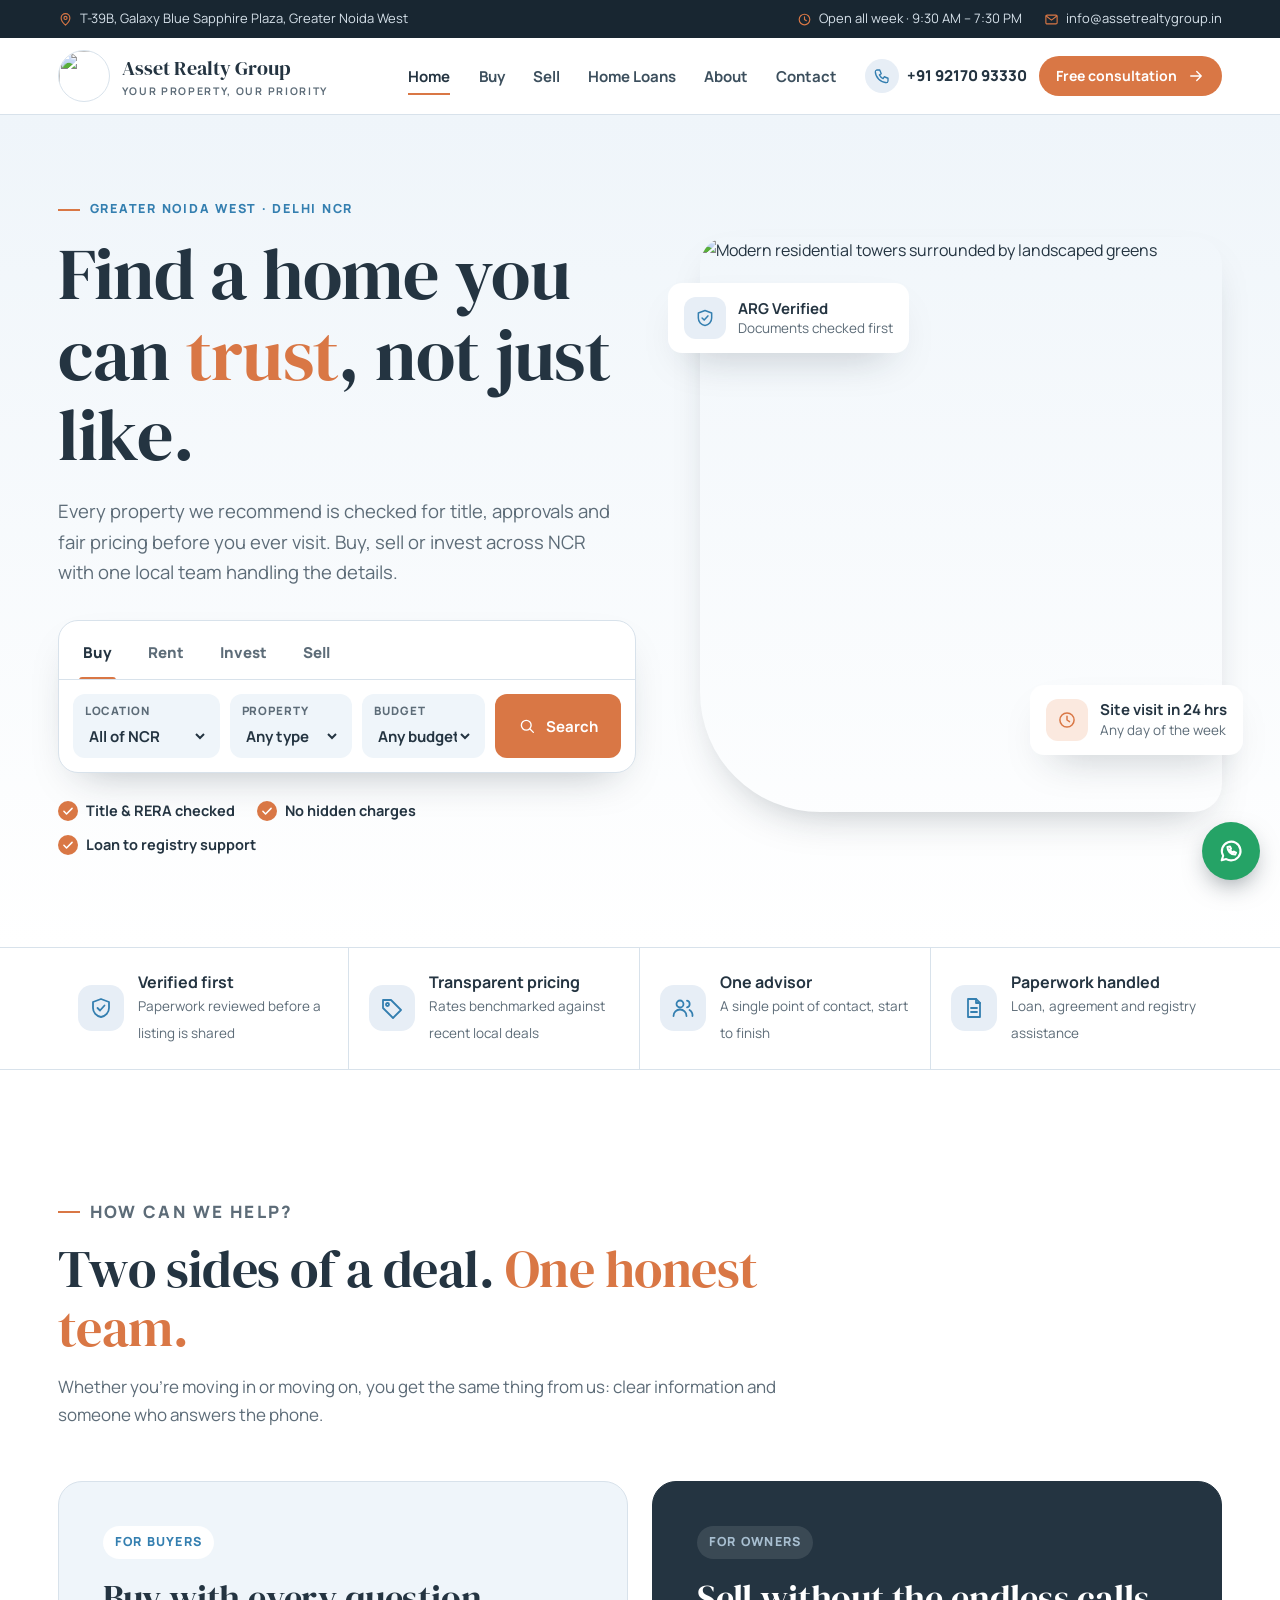
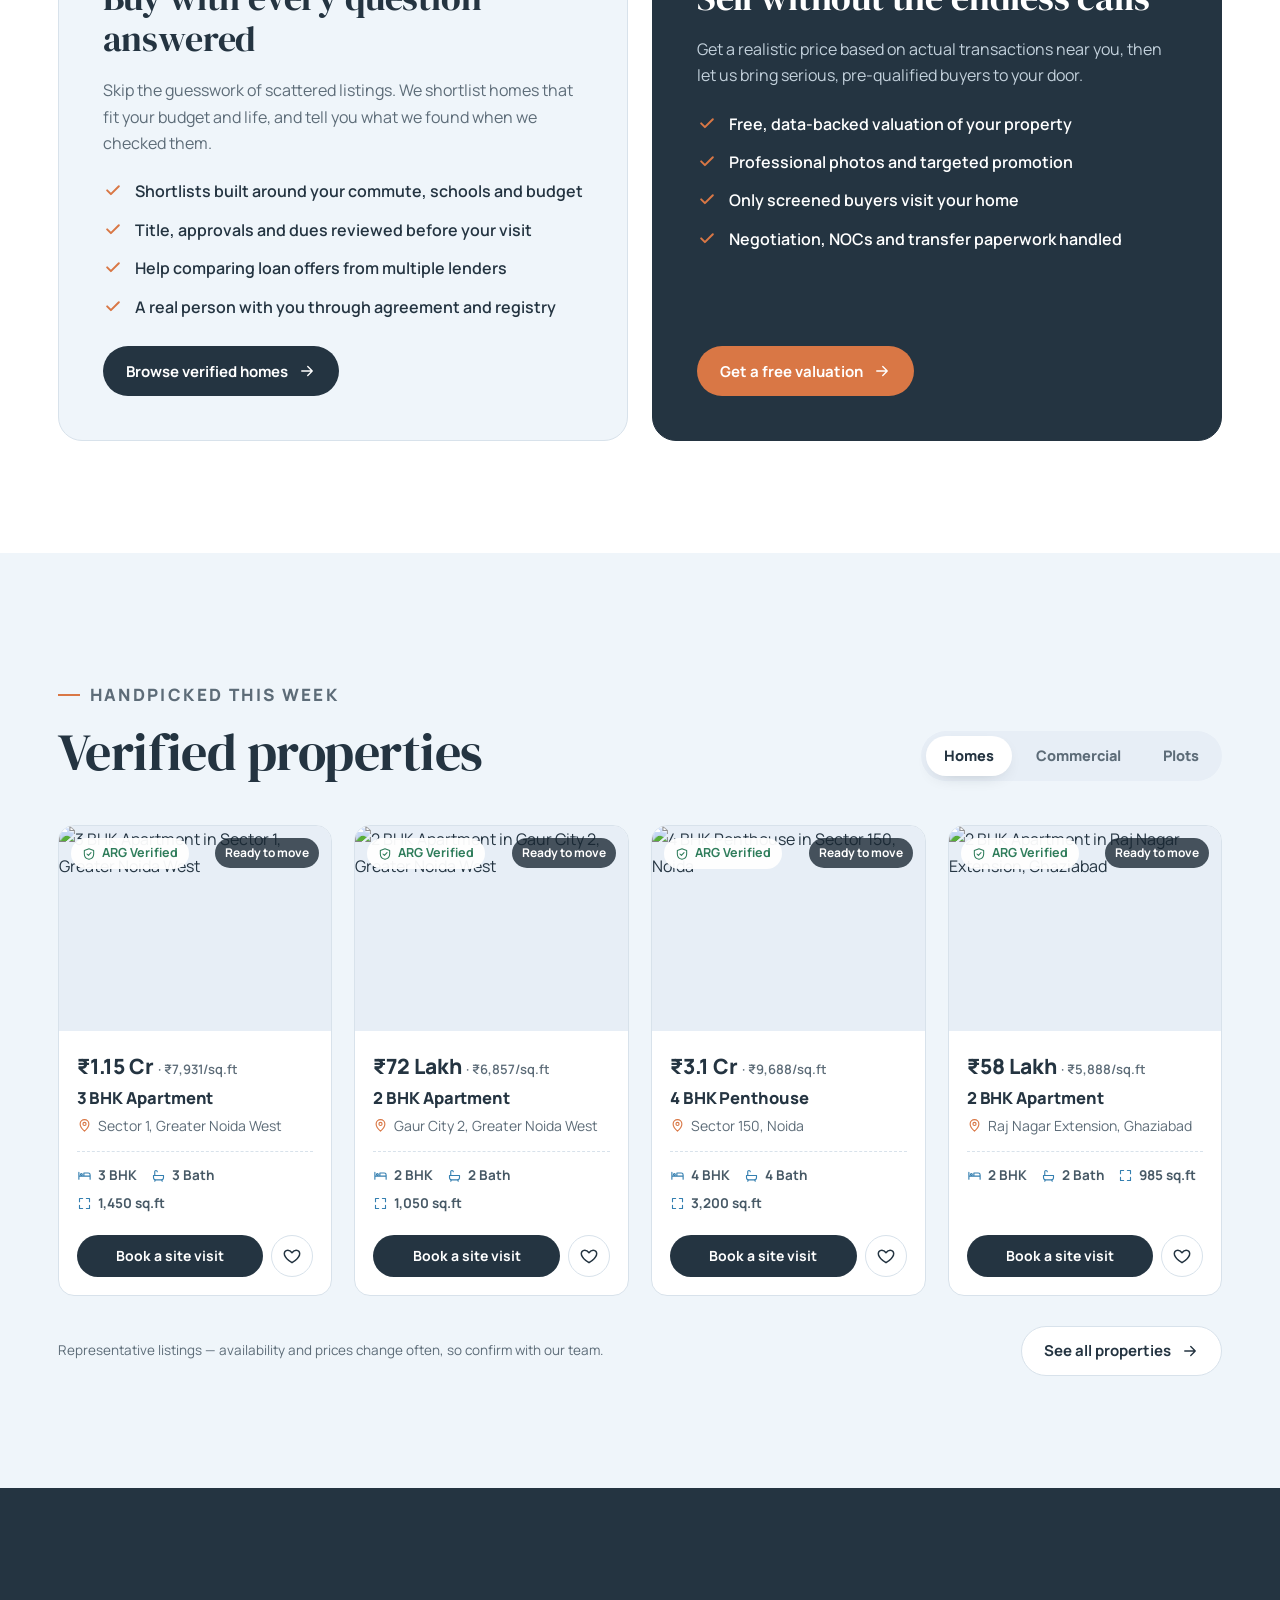
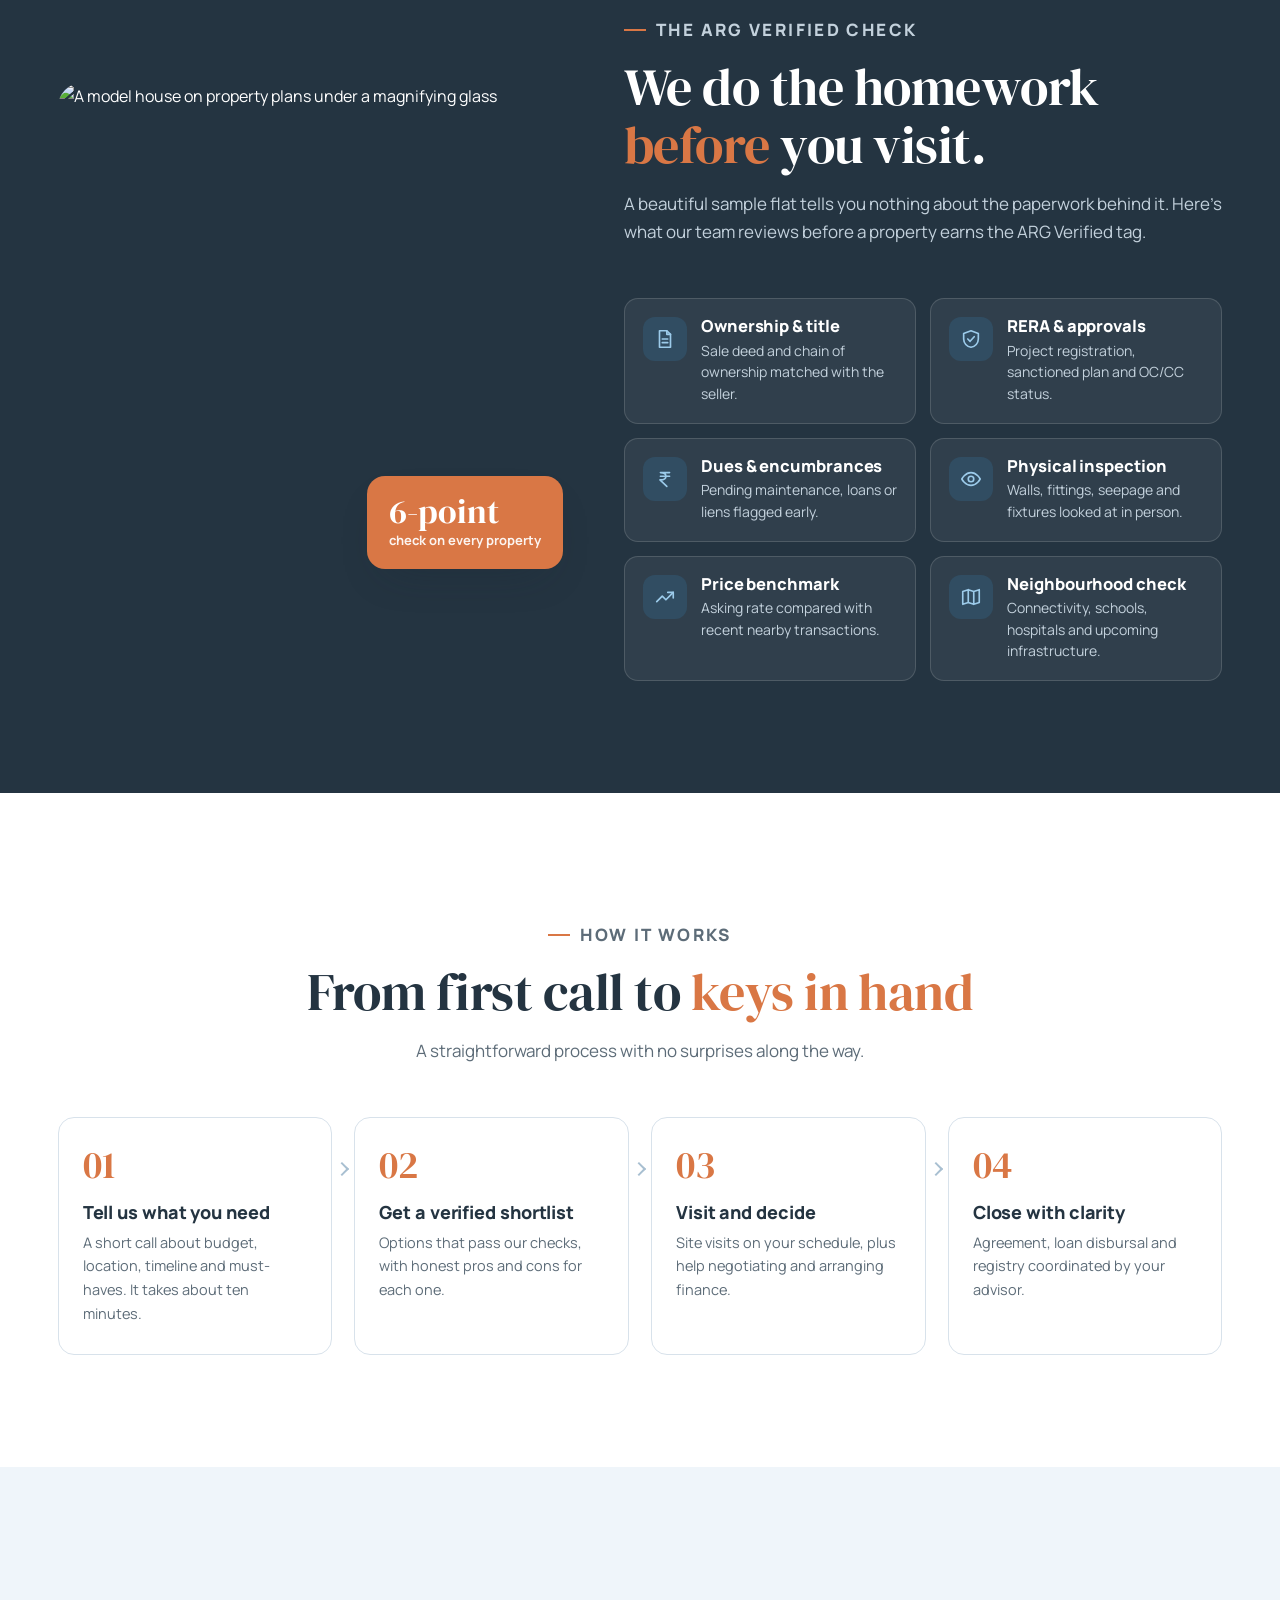
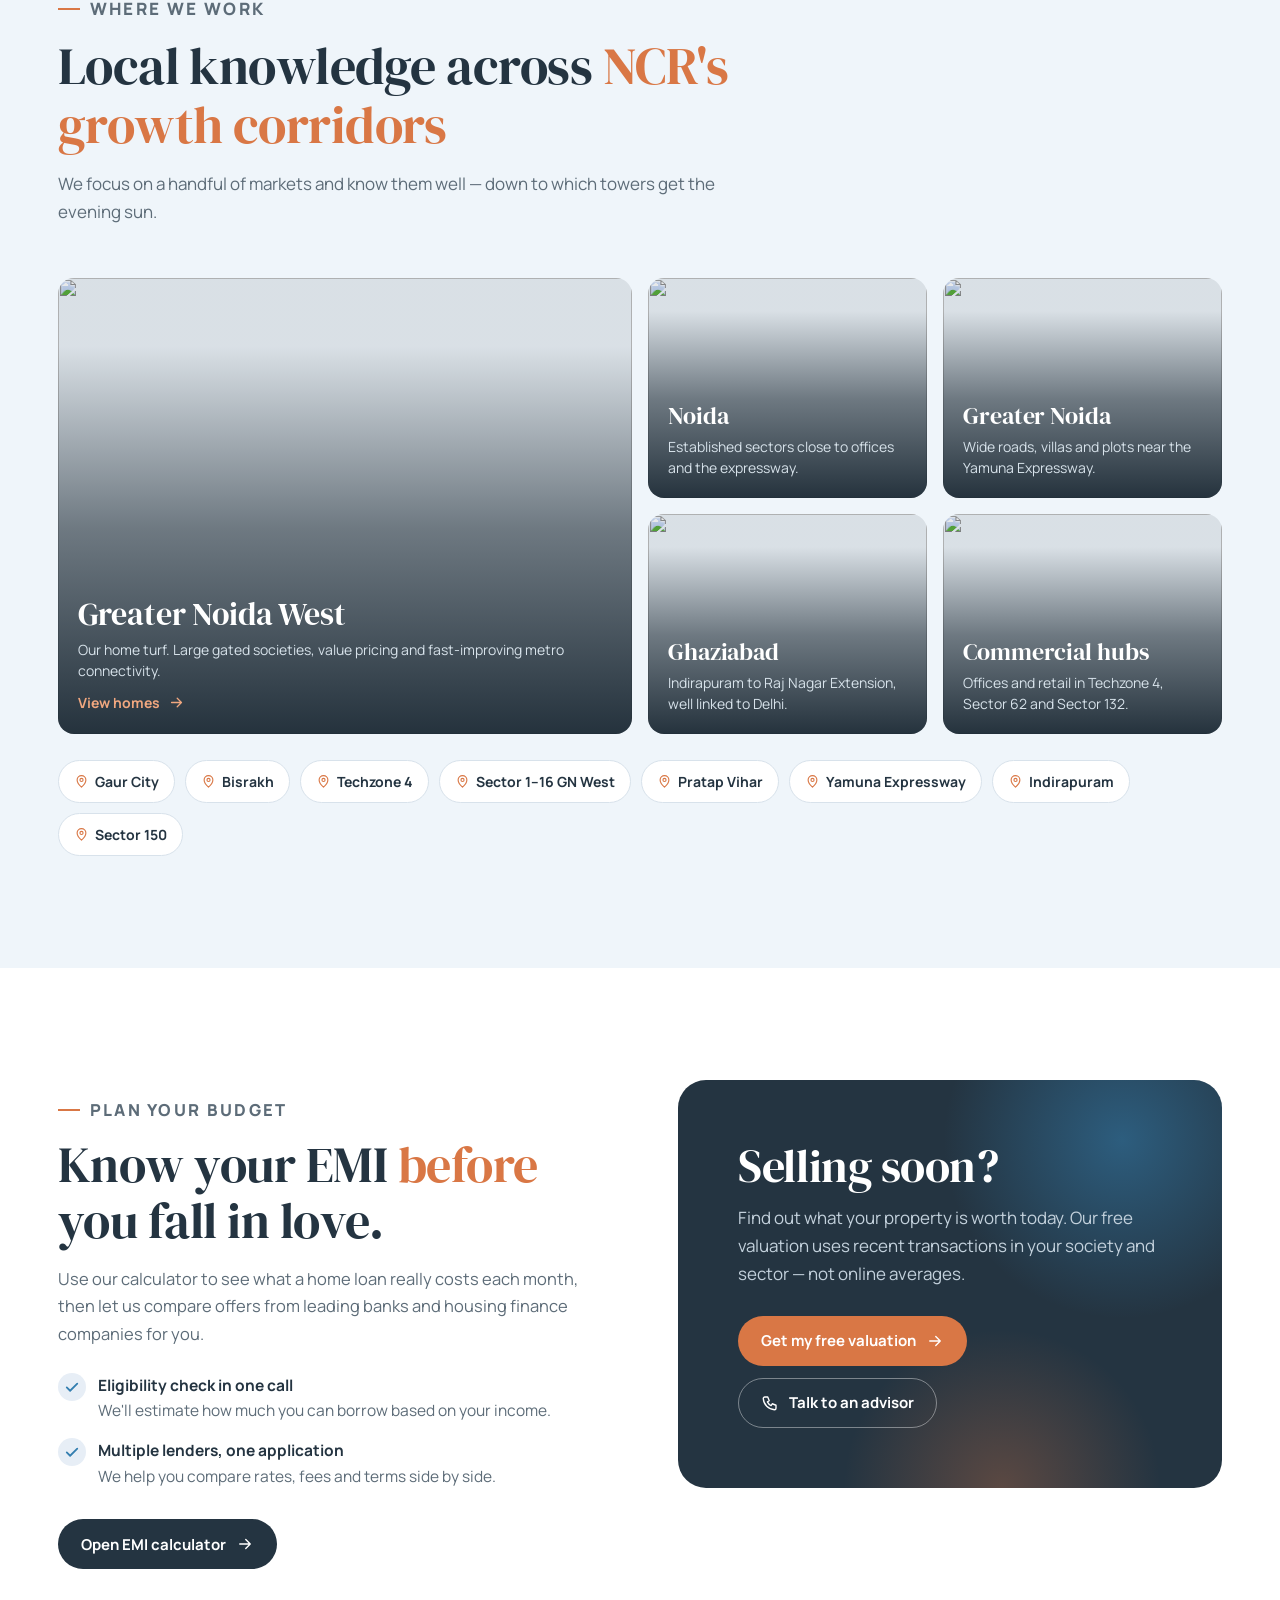
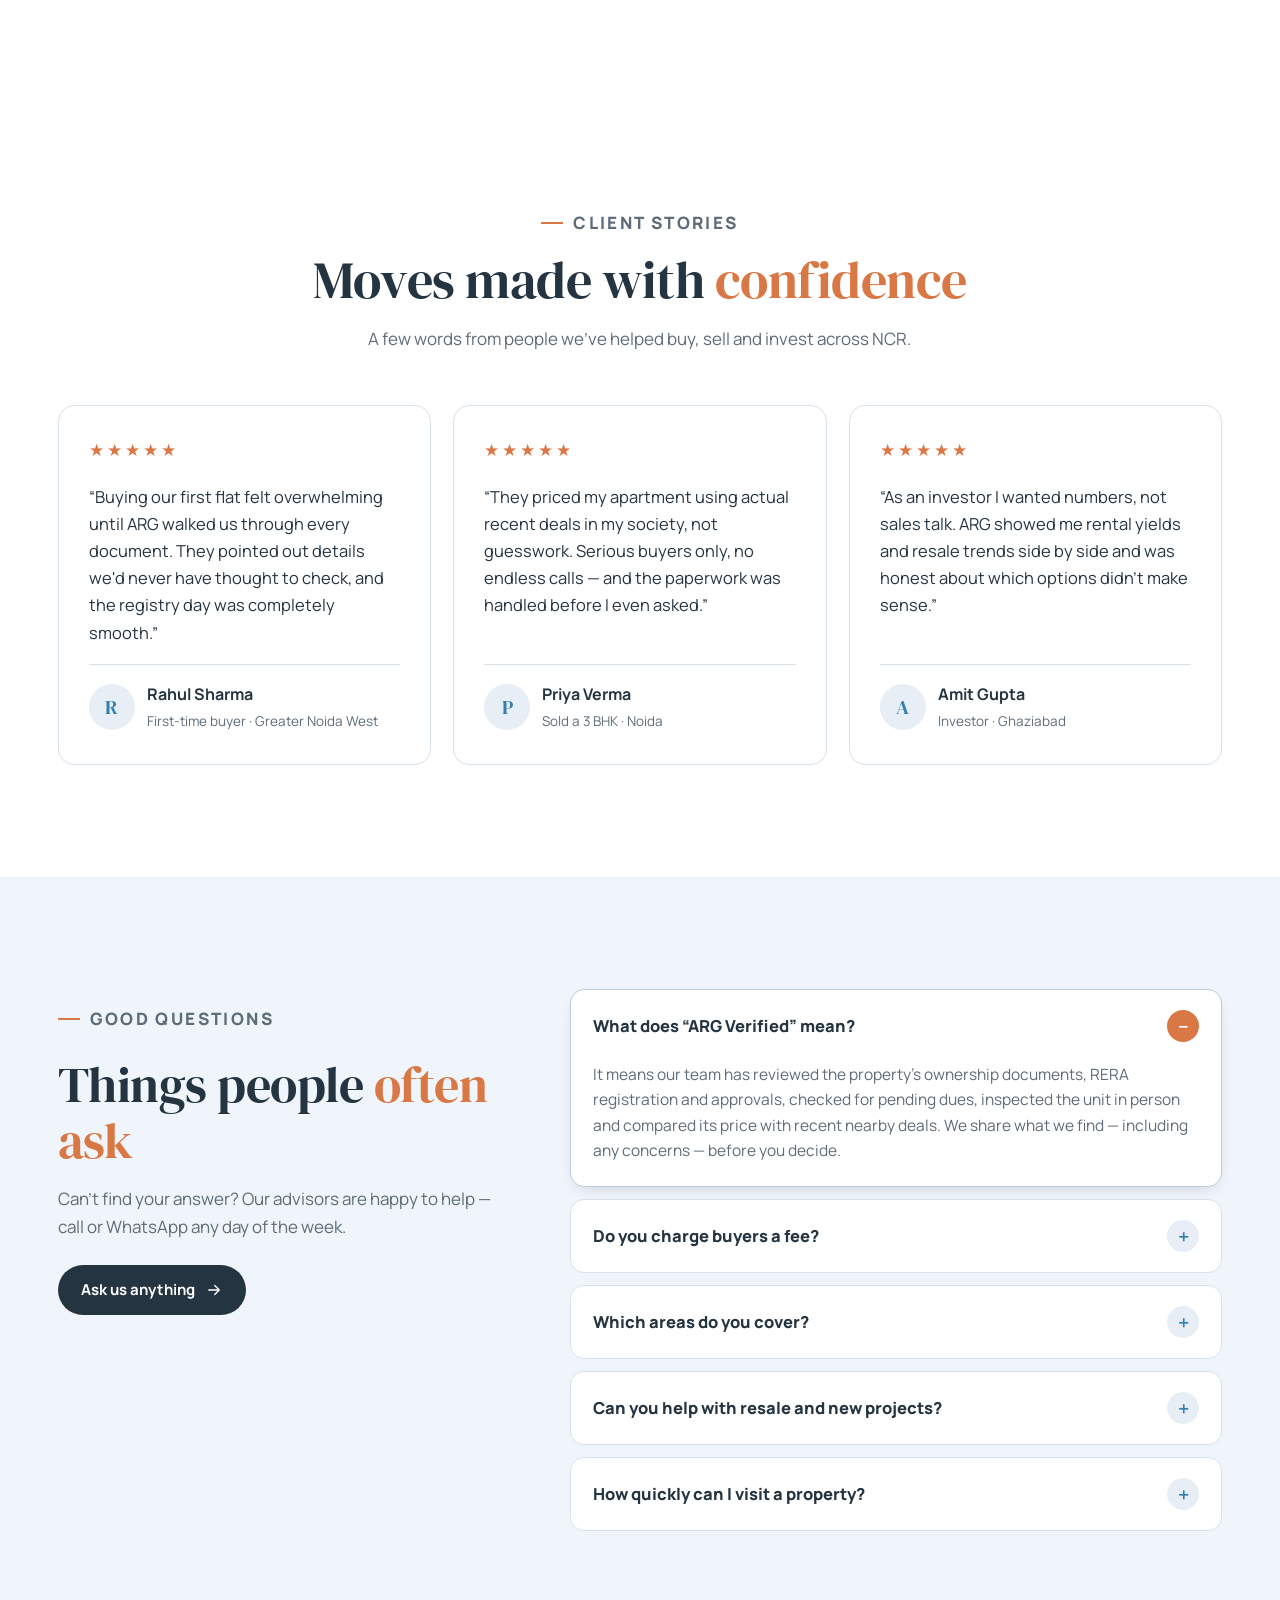
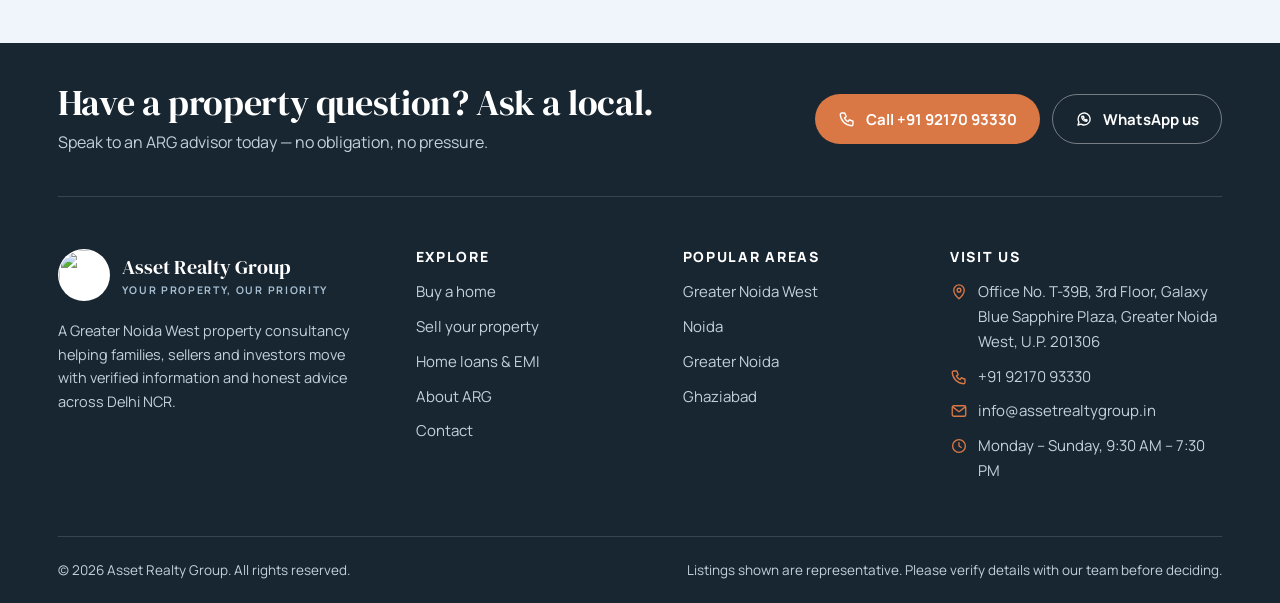
==== commit eed170a8: "Redesign site as multi-page layout with new content Replace the single page (and the JS that rewrote" ====
--- a/index.html
+++ b/index.html
@@ -1,89 +1,236 @@
 <!doctype html>
-<html lang="en">
+<html lang="en-IN">
 <head>
   <meta charset="utf-8">
-  <meta name="viewport" content="width=device-width, initial-scale=1">
-  <meta name="theme-color" content="#263238">
-  <meta name="description" content="Asset Realty Group is a trusted real estate consultant helping you buy, sell and invest in residential and commercial property across Noida, Greater Noida, Ghaziabad and Delhi NCR — with verified listings and complete transparency.">
-  <meta name="keywords" content="real estate consultant Greater Noida West, property in Noida Extension, flats Greater Noida West, commercial property Noida, property consultant Ghaziabad, Delhi NCR real estate">
-  <meta property="og:type" content="website"><meta property="og:title" content="Best Real Estate Consultant in Greater Noida West | ARG">
-  <meta property="og:description" content="Asset Realty Group is a trusted real estate consultant helping you buy, sell and invest in residential and commercial property across Noida, Greater Noida, Ghaziabad and Delhi NCR — with verified listings and complete transparency.">
+  <meta name="viewport" content="width=device-width, initial-scale=1, viewport-fit=cover">
+  <title>Asset Realty Group | Verified Property in Greater Noida West & NCR</title>
+  <meta name="description" content="Buy, sell or invest in verified property across Greater Noida West, Noida, Greater Noida and Ghaziabad. Documents checked, honest pricing and loan-to-registry support.">
+  <meta name="theme-color" content="#243441">
+  <link rel="canonical" href="https://assetrealtygroup.in/">
+  <meta property="og:type" content="website">
+  <meta property="og:site_name" content="Asset Realty Group">
+  <meta property="og:title" content="Asset Realty Group | Verified Property in Greater Noida West & NCR">
+  <meta property="og:description" content="Buy, sell or invest in verified property across Greater Noida West, Noida, Greater Noida and Ghaziabad. Documents checked, honest pricing and loan-to-registry support.">
   <meta property="og:url" content="https://assetrealtygroup.in/">
-  <meta property="og:image" content="https://images.unsplash.com/photo-1545324418-cc1a3fa10c00?auto=format&fit=crop&w=1600&q=85">
-  <link rel="canonical" href="https://assetrealtygroup.in/">
+  <meta property="og:image" content="https://images.unsplash.com/photo-1545324418-cc1a3fa10c00?auto=format&fit=crop&w=1600&q=80">
+  <link rel="icon" href="https://propertyplusrealtors.com/logo.jpeg">
   <link rel="preconnect" href="https://fonts.googleapis.com"><link rel="preconnect" href="https://fonts.gstatic.com" crossorigin><link rel="preconnect" href="https://images.unsplash.com">
   <link href="https://fonts.googleapis.com/css2?family=DM+Serif+Display&family=Manrope:wght@400;500;600;700;800&display=swap" rel="stylesheet">
-  <link rel="stylesheet" href="https://unpkg.com/leaflet@1.9.4/dist/leaflet.css">
-  <title>Best Real Estate Consultant in Greater Noida West | ARG</title>
-  <script type="application/ld+json">{"@context":"https://schema.org","@type":"RealEstateAgent","name":"Asset Realty Group","alternateName":"ARG","url":"https://assetrealtygroup.in/","telephone":"+91-9217093330","email":"info@assetrealtygroup.in","image":"https://images.unsplash.com/photo-1512917774080-9991f1c4c750?auto=format&fit=crop&w=1600&q=85","address":{"@type":"PostalAddress","streetAddress":"Office No. T-39B, 3rd Floor, Galaxy Blue Sapphire Plaza","addressLocality":"Greater Noida West","addressRegion":"Uttar Pradesh","postalCode":"201306","addressCountry":"IN"},"areaServed":["Greater Noida West","Noida","Greater Noida","Ghaziabad","Delhi NCR"]}</script>
-  <style>
-    :root{color-scheme:light;--slate:#263238;--deep:#1d282d;--soft:#34444b;--steel:#607d8b;--pale:#a8bac0;--copper:#d97745;--rust:#bc6134;--paper:#f4f2ed;--white:#fffefa;--ink:#273238;--muted:#687277;--line:rgba(38,50,56,.16);--serif:"DM Serif Display",Georgia,serif;--sans:"Manrope","Trebuchet MS",sans-serif;--content:1220px;--gutter:clamp(22px,5vw,76px)}
-    *,*::before,*::after{box-sizing:border-box}html{scroll-behavior:smooth;scroll-padding-top:100px}body{margin:0;background:var(--paper);color:var(--ink);font:15px/1.7 var(--sans);-webkit-font-smoothing:antialiased}img{display:block;max-width:100%}a{color:inherit;text-decoration:none}button,input,select,textarea{font:inherit}button,a,summary{-webkit-tap-highlight-color:transparent}::selection{background:var(--copper);color:white}.icons{position:absolute;width:0;height:0;overflow:hidden}.icon{width:20px;height:20px;flex:0 0 auto;fill:none;stroke:currentColor;stroke-width:1.7;stroke-linecap:round;stroke-linejoin:round}.wrap{width:min(var(--content),calc(100% - var(--gutter)*2));margin-inline:auto}.skip{position:absolute;top:8px;left:8px;z-index:100;padding:10px 14px;background:white;transform:translateY(-150%)}.skip:focus{transform:none}
-    .topline{min-height:35px;background:var(--deep);color:#e6e5e0;font-size:10px;letter-spacing:.12em}.topline .wrap{min-height:35px;display:flex;align-items:center;justify-content:space-between;gap:16px}.topline span:first-child{color:var(--pale)}.topline a{display:flex;align-items:center;gap:7px}.topline .icon{width:14px;height:14px;color:var(--copper)}
-    header{position:sticky;top:0;z-index:20;background:var(--slate);color:var(--white);border-bottom:1px solid #ffffff20}.head{min-height:86px;display:flex;align-items:center;justify-content:space-between;gap:25px}.brand{display:flex;align-items:center;gap:13px}.brand-mark{width:51px;height:51px;display:grid;place-items:center;border:1px solid var(--copper);color:var(--copper);font:18px var(--serif)}.brand-mark span{color:white}.brand-copy{display:grid;line-height:1.3}.brand-copy strong{font:19px var(--serif)}.brand-copy small{margin-top:4px;color:var(--pale);font-size:8px;letter-spacing:.18em}.nav{display:flex;align-items:center;gap:clamp(19px,3vw,42px);font-size:12px;color:#e6e6e2}.nav>a:not(.nav-cta){padding:10px 0;transition:color .2s}.nav>a:not(.nav-cta):hover{color:#efa67e}.nav-cta{display:flex;align-items:center;gap:10px;padding:11px 15px;border:1px solid #ffffff4d}.nav-cta:hover{border-color:var(--copper);background:var(--copper)}.nav-cta .icon{width:15px;height:15px}.menu{display:none}
-    .hero{overflow:hidden}.hero-grid{min-height:630px;display:grid;grid-template-columns:.88fr 1.12fr;align-items:center;position:relative;padding-block:54px 64px}.hero-copy{position:relative;z-index:1;max-width:565px;padding-right:30px}.eyebrow{display:flex;align-items:center;gap:10px;margin:0 0 20px;color:var(--steel);font-size:9px;font-weight:800;letter-spacing:.16em;line-height:1.5}.eyebrow:before{width:24px;height:1px;flex:0 0 24px;background:var(--copper);content:""}.eyebrow.light{color:var(--pale);margin-bottom:5px}h1,h2,h3,p{margin-top:0}h1,h2{margin-bottom:0;font:400 1em/1.1 var(--serif)}h1{max-width:600px;font-size:clamp(52px,6vw,82px)}h1 em,h2 em{color:var(--copper);font-weight:400}.hero-intro{max-width:465px;margin:24px 0 0;color:#5d676c;font-size:14px;line-height:1.9}.actions{display:flex;align-items:center;flex-wrap:wrap;gap:23px;margin-top:29px}.button{min-height:50px;display:inline-flex;align-items:center;justify-content:center;gap:24px;padding:0 19px;border:1px solid transparent;font-size:11px;font-weight:800;transition:.2s}.button:hover{transform:translateY(-2px)}.button.copper{background:var(--copper);color:white}.button.copper:hover{background:var(--rust)}.button .icon{width:17px;height:17px}.text-link{display:inline-flex;align-items:center;gap:9px;font-size:11px;font-weight:800}.text-link .icon{width:16px;height:16px;color:var(--copper);transition:transform .2s}.text-link:hover .icon{transform:translateX(4px)}.proof{display:flex;flex-wrap:wrap;gap:13px 19px;margin-top:38px;padding-top:19px;border-top:1px solid var(--line);color:#586368;font-size:10px}.proof span{display:flex;align-items:center;gap:6px}.proof .icon{width:14px;height:14px;color:var(--copper)}.hero-visual{position:relative;min-height:500px;height:100%;margin-right:calc(var(--gutter)*-1)}.hero-visual>img{position:absolute;inset:0;width:100%;height:100%;object-fit:cover;object-position:center 58%}.hero-visual:after{position:absolute;inset:45% 0 0;background:linear-gradient(0deg,#151e228c,transparent);content:"";pointer-events:none}.image-label{position:absolute;z-index:1;right:36px;bottom:28px;left:30px;display:flex;justify-content:space-between;gap:15px;color:white;font:17px var(--serif)}.image-label span:first-child{align-self:end;color:#e8c6b3;font:9px var(--sans);letter-spacing:.12em}.stamp{position:absolute;z-index:2;top:42px;left:-29px;width:152px;min-height:90px;display:flex;align-items:center;gap:12px;padding:17px;background:var(--steel);color:white;font-size:9px;line-height:1.7}.stamp .icon{width:23px;height:23px;color:#f0b18c}.stamp strong{font-size:10px}.rail{position:absolute;bottom:19px;left:0;display:flex;align-items:center;gap:12px;color:#758085;font-size:8px;letter-spacing:.13em}.rail i{width:36px;height:1px;background:var(--copper)}
-    .quick{position:relative;z-index:2;background:var(--soft);color:white}.quick-inner{min-height:100px;display:grid;grid-template-columns:.9fr 1.5fr .8fr;align-items:center;gap:30px}.quick-inner>div:first-child p{margin:0;font:19px var(--serif)}.choices{display:flex;justify-content:center;gap:8px}.choice{min-height:43px;display:flex;align-items:center;gap:8px;padding:0 13px;border:1px solid #ffffff30;background:none;color:#e0e4e4;cursor:pointer;font-size:10px;transition:.2s}.choice .icon{width:16px;height:16px;color:var(--pale)}.choice:hover,.choice.selected{border-color:var(--copper);background:#d9774526;color:white}.choice.selected .icon{color:#efa67e}.quick-link{justify-self:end;display:flex;align-items:center;gap:10px;color:#f0b18c;font-size:10px;font-weight:800}.quick-link .icon{width:16px;height:16px;transition:transform .2s}.quick-link:hover .icon{transform:translateX(4px)}
-    .section{padding-block:clamp(76px,9vw,126px)}.paper{background:var(--white)}.intro-grid{display:grid;grid-template-columns:.88fr 1fr;align-items:center;gap:clamp(54px,9vw,122px)}.intro-visual{position:relative;min-height:520px;margin-right:22px}.intro-visual img{width:calc(100% - 26px);height:520px;object-fit:cover}.outline{position:absolute;z-index:-1;top:22px;right:0;bottom:-18px;width:68%;border:1px solid var(--copper)}.caption{position:absolute;right:0;bottom:20px;width:76%;min-height:60px;display:flex;align-items:center;gap:18px;padding:13px 17px;background:var(--slate);color:white;font:15px var(--serif)}.caption span:first-child{color:#e6a17b;font:10px var(--sans);letter-spacing:.1em}.intro-copy h2,.section-heading h2,.reasons h2,.locations h2,.faq h2,.contact h2{font-size:clamp(39px,4.4vw,59px)}.intro-copy>p:not(.eyebrow){margin:23px 0 0;color:#5f696e;font-size:13px;line-height:1.9}.intro-copy>p+p:not(.eyebrow){margin-top:13px}.values{display:grid;gap:17px;margin:28px 0;padding:0;list-style:none}.values li{display:grid;grid-template-columns:25px 1fr;gap:12px;color:#697277;font-size:11px;line-height:1.65}.values .icon{width:20px;height:20px;color:var(--copper)}.values strong{display:block;color:var(--slate);font-size:11px}.dark-link{padding-bottom:4px;border-bottom:1px solid var(--line)}
-    .section-heading{margin-bottom:42px}.split{display:flex;align-items:end;justify-content:space-between;gap:35px}.split>p{max-width:405px;margin:0 0 5px;color:#657075;font-size:13px;line-height:1.9}.center{max-width:700px;margin:0 auto 54px;text-align:center}.center .eyebrow{justify-content:center}.center>p:last-child{max-width:475px;margin:19px auto 0;color:#697378;font-size:13px}.service-grid{display:grid;grid-template-columns:repeat(4,minmax(0,1fr));border-top:1px solid var(--line);border-left:1px solid var(--line)}.service{position:relative;min-height:225px;display:flex;flex-direction:column;padding:23px 21px 20px;border-right:1px solid var(--line);border-bottom:1px solid var(--line);transition:.2s}.service:hover{z-index:1;background:var(--paper);transform:translateY(-3px)}.service-no{align-self:end;color:var(--steel);font-size:9px;letter-spacing:.13em}.service>.icon{width:26px;height:26px;margin:12px 0 14px;color:var(--copper)}.service h3{margin:0 0 7px;font:20px/1.25 var(--serif)}.service p{max-width:245px;margin:0;color:#6a7377;font-size:10px;line-height:1.75}.service-arrow{position:absolute;right:18px;bottom:17px;color:var(--steel);opacity:0;transform:translateX(-5px);transition:.18s}.service-arrow .icon{width:15px;height:15px}.service:hover .service-arrow,.service:focus-visible .service-arrow{opacity:1;transform:none}
-    .reasons{position:relative;overflow:hidden;background:var(--slate);color:white}.reasons:after{position:absolute;top:-18%;right:22%;width:1px;height:135%;background:#ffffff10;content:"";transform:rotate(26deg)}.reason-grid{position:relative;z-index:1;display:grid;grid-template-columns:.9fr 1.1fr;gap:clamp(60px,10vw,150px);align-items:center}.reasons h2 em,.locations h2 em,.contact h2 em{color:#e69a6e}.reason-copy>p:not(.eyebrow){max-width:380px;margin:23px 0;color:#b9c1c2;font-size:13px;line-height:1.9}.outline-button{border-color:#ffffff61;color:white}.outline-button:hover{border-color:var(--copper);background:var(--copper)}.reason-list{border-top:1px solid #ffffff33}.reason{display:grid;grid-template-columns:48px 1fr;gap:15px;padding:22px 0;border-bottom:1px solid #ffffff33}.reason>span{color:#e69a6e;font-size:10px;letter-spacing:.12em}.reason h3{margin:0 0 5px;font:21px var(--serif)}.reason p{margin:0;color:#b9c1c2;font-size:11px;line-height:1.75}.steps{display:grid;grid-template-columns:repeat(4,minmax(0,1fr));margin:0;padding:0;list-style:none;border-top:1px solid var(--line)}.step{position:relative;padding:28px 25px 0 0}.step:not(:last-child):after{position:absolute;top:-4px;right:16px;width:7px;height:7px;border-radius:50%;background:var(--copper);content:""}.step-no{color:var(--copper);font-size:10px;letter-spacing:.14em}.step h3{margin:18px 0 9px;font:22px var(--serif)}.step p{max-width:240px;margin:0;color:#677176;font-size:11px;line-height:1.85}
-    .locations{padding-block:70px;background:var(--steel);color:white}.location-inner{display:grid;grid-template-columns:.85fr 1.15fr;align-items:center;gap:70px}.locations h2{font-size:clamp(36px,4vw,51px)}.places{display:flex;flex-wrap:wrap;gap:10px}.places span{padding:9px 12px;border:1px solid #ffffff59;color:#f4f2ed;font-size:10px}.places span:first-child{border-color:var(--copper);background:var(--copper);color:white}
-    .gallery-grid{display:grid;grid-template-columns:1.15fr .85fr .85fr;grid-template-rows:230px 230px;gap:13px}.gallery-item{position:relative;overflow:hidden;min-width:0;min-height:0;margin:0;background:var(--slate)}.gallery-item.large{grid-row:span 2}.gallery-item.wide{grid-column:span 2}.gallery-item img{width:100%;height:100%;object-fit:cover;transition:transform .55s}.gallery-item:hover img{transform:scale(1.035)}.gallery-item:after{position:absolute;inset:48% 0 0;background:linear-gradient(0deg,#1b2529d6,transparent);content:""}.gallery-item figcaption{position:absolute;z-index:1;right:16px;bottom:14px;left:17px;display:flex;gap:12px;align-items:center;color:white;font:16px var(--serif)}.gallery-item figcaption span{color:#f0a87f;font:9px var(--sans);letter-spacing:.1em}.gallery-note{margin:14px 0 0;color:#778084;font-size:9px}
-    .testimonials{display:grid;grid-template-columns:repeat(3,minmax(0,1fr));border-block:1px solid var(--line)}.quote{margin:0;padding:28px 25px}.quote+.quote{border-left:1px solid var(--line)}.stars{margin-bottom:14px;color:var(--copper);font-size:13px;letter-spacing:.12em}.quote blockquote{min-height:130px;margin:0;color:#4d585d;font:19px/1.55 var(--serif)}.quote figcaption{display:flex;align-items:center;gap:12px;margin-top:18px}.initial{width:37px;height:37px;display:grid;place-items:center;border:1px solid var(--steel);border-radius:50%;color:var(--steel);font:16px var(--serif)}.quote figcaption>span:last-child{display:grid;line-height:1.5}.quote strong{font-size:10px}.quote small{color:#788185;font-size:9px}
-    .faq-grid{display:grid;grid-template-columns:.8fr 1.2fr;gap:clamp(60px,11vw,150px)}.faq-intro>p:not(.eyebrow){max-width:330px;margin:20px 0 18px;color:#697378;font-size:12px;line-height:1.8}.faq-list{border-top:1px solid var(--line)}.faq-item{border-bottom:1px solid var(--line)}.faq-item summary{min-height:66px;display:flex;align-items:center;justify-content:space-between;gap:20px;cursor:pointer;list-style:none;font:18px var(--serif)}.faq-item summary::-webkit-details-marker{display:none}.plus{position:relative;width:26px;height:26px;flex:0 0 26px;border:1px solid var(--line);border-radius:50%}.plus:before,.plus:after{position:absolute;top:12px;left:7px;width:10px;height:1px;background:var(--copper);content:"";transition:transform .2s}.plus:after{transform:rotate(90deg)}.faq-item[open] .plus:after{transform:rotate(0)}.faq-item>p{max-width:580px;margin:-1px 42px 20px 0;color:#697378;font-size:11px;line-height:1.9}
-    .contact{background:var(--slate);color:white}.contact-grid{display:grid;grid-template-columns:1fr minmax(360px,.8fr);gap:clamp(50px,9vw,124px);align-items:start}.contact-copy>p:not(.eyebrow){max-width:490px;margin:22px 0 0;color:#bbc4c5;font-size:13px;line-height:1.9}.details{display:grid;gap:21px;margin-top:35px}.detail{display:flex;align-items:center;gap:15px;color:white}.detail-icon{width:42px;height:42px;flex:0 0 42px;display:grid;place-items:center;border:1px solid #ffffff3b;color:#e69a6e}.detail-icon .icon{width:18px;height:18px}.detail>span:last-child{display:grid;gap:3px}.detail small{color:var(--pale);font-size:8px;font-weight:700;letter-spacing:.14em}.detail strong{font-size:11px;font-weight:600;line-height:1.6}.detail:hover strong{color:#f0b18c}.form{padding:clamp(24px,4vw,39px);background:var(--white);color:var(--ink)}.form-head{margin-bottom:24px}.form-head .eyebrow{margin-bottom:9px}.form-head h3{margin:0;font:27px/1.25 var(--serif)}.form-head p{margin:9px 0 0;color:#687277;font-size:10px;line-height:1.7}.field{display:grid;gap:6px;margin-top:15px}.field label{color:var(--slate);font-size:10px;font-weight:800}.field label span{color:#7c8589;font-weight:500}.field input,.field select,.field textarea{width:100%;min-height:43px;padding:10px 12px;border:1px solid #d9dddc;border-radius:0;outline:none;background:var(--white);color:var(--slate);font-size:11px;transition:.18s}.field textarea{min-height:78px;resize:vertical}.field input::placeholder,.field textarea::placeholder{color:#879093}.field input:focus,.field select:focus,.field textarea:focus{border-color:var(--steel);box-shadow:0 0 0 3px #607d8b1f}.submit{width:100%;justify-content:space-between;margin-top:20px;cursor:pointer}.form-note{display:flex;align-items:center;gap:7px;margin:11px 0 0;color:#727c80;font-size:9px}.form-note .icon{width:14px;height:14px;color:var(--steel)}
-    footer{background:var(--deep);color:white}.footer-main{display:grid;grid-template-columns:1.35fr .7fr .9fr 1fr;gap:40px;padding-block:60px 48px}.brand-footer .brand-mark{width:45px;height:45px;font-size:16px}.brand-footer .brand-copy strong{font-size:17px}.footer-brand>p{max-width:280px;margin:17px 0;color:#b5bfc0;font-size:10px;line-height:1.8}.whatsapp-link{display:inline-flex;align-items:center;gap:8px;color:#e9a37d;font-size:10px;font-weight:700}.whatsapp-link .icon{width:16px;height:16px}.footer-col{display:flex;flex-direction:column;align-items:flex-start;gap:9px}.footer-col h2{margin:4px 0 9px;color:var(--pale);font:800 9px var(--sans);letter-spacing:.16em}.footer-col a,.footer-col span{color:#e1e5e3;font-size:10px;line-height:1.7}.footer-col a:hover{color:#efad87}.footer-bottom{min-height:60px;display:flex;align-items:center;justify-content:space-between;gap:20px;border-top:1px solid #ffffff26;color:#b5bfc0;font-size:9px}.footer-bottom a{display:flex;align-items:center;gap:7px}.footer-bottom .icon{width:14px;height:14px;color:#e9a37d}.float-wa{position:fixed;z-index:15;right:22px;bottom:22px;width:52px;height:52px;display:grid;place-items:center;border:1px solid #ffffffb3;border-radius:50%;background:#397c61;color:white;box-shadow:0 5px 20px #1d282d38;transition:.2s}.float-wa:hover{background:#2e684f;transform:translateY(-3px)}.float-wa .icon{width:25px;height:25px}
-    @media(min-width:1500px){.hero-visual{margin-right:max(calc((100vw - var(--content)) / -2 - 20px),calc(var(--gutter)*-1))}}
-    @media(max-width:980px){:root{--gutter:34px}.nav{gap:19px}.hero-grid{min-height:570px}.hero-visual{min-height:440px}.hero-copy{padding-right:17px}.proof{gap:10px 13px;font-size:9px}.quick-inner{grid-template-columns:.7fr 1.5fr;gap:18px;padding-block:17px}.quick-link{grid-column:2;justify-self:center}.choice{padding-inline:10px}.intro-grid{gap:56px}.service-grid{grid-template-columns:repeat(2,minmax(0,1fr))}.reason-grid{gap:55px}.gallery-grid{grid-template-rows:190px 190px}.quote{padding-inline:18px}.quote blockquote{min-height:160px;font-size:17px}.footer-main{grid-template-columns:1.2fr 1fr 1fr}.footer-brand{grid-row:span 2}}
-    @media(max-width:700px){:root{--gutter:23px}html{scroll-padding-top:74px}body{font-size:14px}.topline{font-size:8px}.topline .wrap{min-height:32px}.topline .hours{display:none}.head{min-height:72px}.brand{gap:10px}.brand-mark{width:42px;height:42px;font-size:16px}.brand-copy strong{font-size:16px}.brand-copy small{font-size:7px}.menu{width:42px;height:42px;display:grid;place-items:center;border:1px solid #ffffff47;background:none;color:white;cursor:pointer}.menu .icon{width:22px;height:22px}.menu .close-icon{display:none}.menu[aria-expanded=true] .open-icon{display:none}.menu[aria-expanded=true] .close-icon{display:block}.nav{position:absolute;top:100%;right:0;left:0;display:none;align-items:stretch;gap:0;padding:7px var(--gutter) 20px;border-top:1px solid #ffffff20;background:var(--slate)}.nav.open{display:flex;flex-direction:column}.nav>a:not(.nav-cta){padding:12px 0;border-bottom:1px solid #ffffff20}.nav-cta{justify-content:space-between;margin-top:14px}.hero-grid{min-height:0;display:flex;flex-direction:column;align-items:stretch;gap:29px;padding-block:49px 50px}.hero-copy{max-width:580px;padding:0}.eyebrow{margin-bottom:15px;font-size:8px}h1{max-width:530px;font-size:clamp(48px,13vw,72px)}.hero-intro{margin-top:18px;font-size:12px}.actions{gap:17px;margin-top:22px}.button{min-height:47px;gap:15px;padding-inline:15px;font-size:10px}.text-link{font-size:10px}.proof{gap:8px 13px;margin-top:24px;padding-top:15px;font-size:9px}.hero-visual{min-height:0;height:auto;aspect-ratio:1.2;margin-right:calc(var(--gutter)*-1);margin-left:10px}.stamp{top:15px;left:-10px;width:133px;min-height:73px;gap:8px;padding:12px}.stamp .icon{width:19px;height:19px}.image-label{right:18px;bottom:17px;left:18px;font-size:14px}.rail{bottom:14px;font-size:7px}.quick-inner{grid-template-columns:1fr;gap:12px;padding-block:20px}.quick-inner>div:first-child p{font-size:18px}.choices{justify-content:flex-start;flex-wrap:wrap}.choice{min-height:39px;padding-inline:10px;font-size:9px}.quick-link{grid-column:auto;justify-self:start;padding-top:4px}.section{padding-block:72px}.intro-grid{grid-template-columns:1fr;gap:41px}.intro-visual{min-height:0;margin-right:15px}.intro-visual img{width:calc(100% - 17px);height:auto;aspect-ratio:1/1.08}.outline{top:14px;bottom:-13px}.caption{bottom:14px;min-height:52px;font-size:13px}.intro-copy h2,.section-heading h2,.reasons h2,.locations h2,.faq h2,.contact h2{font-size:clamp(39px,10vw,54px)}.intro-copy>p:not(.eyebrow){margin-top:17px;font-size:12px}.values{gap:13px;margin-block:21px}.section-heading{margin-bottom:31px}.split{display:block}.split>p{margin-top:17px;font-size:12px}.center{margin-bottom:38px;text-align:left}.center .eyebrow{justify-content:flex-start}.center>p:last-child{font-size:12px}.service-grid{grid-template-columns:1fr}.service{min-height:185px;padding:18px 19px}.service>.icon{margin-block:8px 10px}.service h3{font-size:19px}.service p{max-width:290px}.service-arrow{opacity:1;transform:none}.reason-grid{grid-template-columns:1fr;gap:34px}.reason-copy>p:not(.eyebrow){font-size:12px}.reason{grid-template-columns:36px 1fr;gap:10px;padding-block:18px}.reason h3{font-size:19px}.reason p{font-size:10px}.journey .center{text-align:left}.steps{grid-template-columns:1fr 1fr;row-gap:27px}.step{padding:20px 14px 0 0}.step:nth-child(2):after{display:none}.step h3{margin-top:12px;font-size:20px}.step p{font-size:10px}.locations{padding-block:58px}.location-inner{grid-template-columns:1fr;gap:25px}.places{gap:8px}.places span{padding:8px 10px;font-size:9px}.gallery-grid{grid-template-columns:1fr 1fr;grid-template-rows:275px 180px 180px;gap:9px}.gallery-item.large{grid-column:span 2;grid-row:auto}.gallery-item.wide{grid-column:span 2}.gallery-item figcaption{right:10px;bottom:10px;left:11px;gap:7px;font-size:13px}.gallery-item figcaption span{font-size:8px}.gallery-note{font-size:8px}.testimonials{grid-template-columns:1fr}.quote{padding:22px 0}.quote+.quote{border-top:1px solid var(--line);border-left:0}.quote blockquote{min-height:0;font-size:18px}.faq-grid{grid-template-columns:1fr;gap:34px}.faq-intro>p:not(.eyebrow){margin-block:16px}.faq-item summary{min-height:62px;font-size:16px}.faq-item>p{margin-right:4px;font-size:10px}.contact-grid{grid-template-columns:1fr;gap:37px}.contact-copy>p:not(.eyebrow){font-size:12px}.details{gap:18px;margin-top:26px}.detail strong{font-size:10px}.form{padding:23px 18px}.form-head h3{font-size:25px}.footer-main{grid-template-columns:1fr 1fr;gap:32px 20px;padding-block:43px 35px}.footer-brand{grid-column:span 2;grid-row:auto}.footer-bottom{min-height:58px;font-size:8px}.float-wa{right:14px;bottom:14px;width:47px;height:47px}}
-    @media(max-width:380px){:root{--gutter:19px}.brand-copy strong{font-size:14px}.actions{align-items:flex-start;flex-direction:column;gap:13px}.proof{display:grid;grid-template-columns:1fr 1fr}.choice{gap:6px;padding-inline:8px}.footer-main{grid-template-columns:1fr}.footer-brand{grid-column:auto}}
-    @media(prefers-reduced-motion:reduce){*,*::before,*::after{scroll-behavior:auto!important;transition-duration:.01ms!important;animation-duration:.01ms!important}}
-    .brand-mark{display:flex;align-items:center;justify-content:center}
-  </style>
-  <link rel="stylesheet" href="design.css?v=reference-11">
-  <script src="https://unpkg.com/leaflet@1.9.4/dist/leaflet.js" defer></script>
-  <script src="enhancements.js" defer></script>
+  <link rel="stylesheet" href="assets/css/style.css">
+  <script type="application/ld+json">{"@context":"https://schema.org","@type":"RealEstateAgent","name":"Asset Realty Group","alternateName":"ARG","url":"https://assetrealtygroup.in/","telephone":"+91-9217093330","email":"info@assetrealtygroup.in","image":"https://propertyplusrealtors.com/logo.jpeg","openingHours":"Mo-Su 09:30-19:30","address":{"@type":"PostalAddress","streetAddress":"Office No. T-39B, 3rd Floor, Galaxy Blue Sapphire Plaza","addressLocality":"Greater Noida West","addressRegion":"Uttar Pradesh","postalCode":"201306","addressCountry":"IN"},"areaServed":["Greater Noida West","Noida","Greater Noida","Ghaziabad","Delhi NCR"]}</script>
+  <script src="assets/js/main.js" defer></script>
 </head>
 <body>
   <a class="skip" href="#main">Skip to content</a>
   <svg class="icons" xmlns="http://www.w3.org/2000/svg" aria-hidden="true">
-    <symbol id="arrow" viewBox="0 0 24 24"><path d="M4 12h15m-6-7 7 7-7 7"/></symbol><symbol id="arrow-up" viewBox="0 0 24 24"><path d="M12 19V5m-7 7 7-7 7 7"/></symbol><symbol id="check" viewBox="0 0 24 24"><path d="m5 12 4 4L19 6"/></symbol><symbol id="phone" viewBox="0 0 24 24"><path d="M21 16.6v3a2 2 0 0 1-2.2 2 19.7 19.7 0 0 1-8.6-3.1 19.4 19.4 0 0 1-6-6A19.7 19.7 0 0 1 1.1 3.8 2 2 0 0 1 3.1 1.6h3a2 2 0 0 1 2 1.7c.1 1 .4 1.9.7 2.8a2 2 0 0 1-.5 2.1L7 9.5a16 16 0 0 0 6 6l1.3-1.3a2 2 0 0 1 2.1-.5c.9.3 1.8.6 2.8.7a2 2 0 0 1 1.8 2.2Z"/></symbol><symbol id="pin" viewBox="0 0 24 24"><path d="M20 10c0 5-8 12-8 12S4 15 4 10a8 8 0 1 1 16 0Z"/><circle cx="12" cy="10" r="2.5"/></symbol><symbol id="shield" viewBox="0 0 24 24"><path d="M12 22s8-4 8-11V5l-8-3-8 3v6c0 7 8 11 8 11Z"/><path d="m9 12 2 2 4-4"/></symbol><symbol id="wa" viewBox="0 0 24 24"><path d="M20.5 11.5a8.5 8.5 0 0 1-12.6 7.4L3 20l1.2-4.7A8.5 8.5 0 1 1 20.5 11.5Z"/><path d="M8 8.5c.4 2.4 2.3 4.3 4.7 4.8l1-.9 2 .9c-.3 1.4-1.2 2-2.5 2-3.5-.3-6.1-2.9-6.4-6.4 0-1.3.6-2.2 2-2.5l.9 2-1 .1Z"/></symbol><symbol id="menu-icon" viewBox="0 0 24 24"><path d="M4 7h16M4 12h16M4 17h16"/></symbol><symbol id="close" viewBox="0 0 24 24"><path d="m6 6 12 12M18 6 6 18"/></symbol><symbol id="home" viewBox="0 0 24 24"><path d="m3 10 9-7 9 7v10a1 1 0 0 1-1 1h-6v-7h-4v7H4a1 1 0 0 1-1-1Z"/></symbol><symbol id="key" viewBox="0 0 24 24"><circle cx="8" cy="15" r="5"/><path d="m11.5 11.5 9-9M17 6l2 2m-5 1 2 2"/></symbol><symbol id="building" viewBox="0 0 24 24"><path d="M4 21V4a1 1 0 0 1 1-1h10a1 1 0 0 1 1 1v17M2 21h20M8 7h1m-1 4h1m-1 4h1m4-8h1m-1 4h1m-1 4h1m-1 6v-4h-3v4"/></symbol><symbol id="trend" viewBox="0 0 24 24"><path d="m3 17 6-6 4 4 8-9M14 6h7v7"/></symbol><symbol id="file" viewBox="0 0 24 24"><path d="M14 2H6a2 2 0 0 0-2 2v16a2 2 0 0 0 2 2h12a2 2 0 0 0 2-2V8Z"/><path d="M14 2v6h6m-10 4h4m-4 4h4"/></symbol><symbol id="heart" viewBox="0 0 24 24"><path d="M20.8 8.7c0 4.2-8.8 11-8.8 11s-8.8-6.8-8.8-11a4.7 4.7 0 0 1 8.8-2.3 4.7 4.7 0 0 1 8.8 2.3Z"/></symbol>
-  </svg>
-  <div class="topline"><div class="wrap"><span>PROPERTY, CONSIDERED.</span><a href="tel:+919217093330"><svg class="icon"><use href="#phone"/></svg>+91 92170 93330</a><span class="hours">Mon–Sun · 9:30 AM–7:30 PM</span></div></div>
-  <header id="top"><div class="wrap head"><a class="brand" href="#home" aria-label="Asset Realty Group home"><img class="brand-mark" src="https://propertyplusrealtors.com/logo.jpeg" alt="ARG, Your Property, Our Priority" width="64" height="64"><span class="brand-copy"><strong>Asset Realty Group</strong><small>YOUR PROPERTY, OUR PRIORITY</small></span></a><button class="menu" type="button" aria-label="Open navigation" aria-expanded="false" aria-controls="nav"><svg class="icon open-icon"><use href="#menu-icon"/></svg><svg class="icon close-icon"><use href="#close"/></svg></button><nav class="nav" id="nav" aria-label="Main navigation"><a href="#about">About</a><a href="#services">Services</a><a href="#gallery">Properties</a><a href="#faq">FAQs</a><a class="nav-cta" href="#contact">Let’s talk <svg class="icon"><use href="#arrow"/></svg></a></nav></div></header>
+<symbol id="arrow" viewBox="0 0 24 24"><path d="M5 12h14M13 6l6 6-6 6"/></symbol>
+<symbol id="check" viewBox="0 0 24 24"><path d="M5 12.5l4.5 4.5L19 7.5"/></symbol>
+<symbol id="x" viewBox="0 0 24 24"><path d="M6 6l12 12M18 6L6 18"/></symbol>
+<symbol id="phone" viewBox="0 0 24 24"><path d="M5 4h4l2 5-2.5 1.5a11 11 0 005 5L15 13l5 2v4a2 2 0 01-2 2A16 16 0 013 6a2 2 0 012-2"/></symbol>
+<symbol id="pin" viewBox="0 0 24 24"><path d="M12 21s-7-6.2-7-11.5a7 7 0 0114 0C19 14.8 12 21 12 21z"/><circle cx="12" cy="9.5" r="2.5"/></symbol>
+<symbol id="shield" viewBox="0 0 24 24"><path d="M12 3l8 3v6c0 4.5-3.4 8.3-8 9-4.6-.7-8-4.5-8-9V6l8-3z"/><path d="M8.5 12l2.5 2.5 4.5-5"/></symbol>
+<symbol id="wa" viewBox="0 0 24 24"><path d="M4 20l1.3-3.9A8 8 0 1112 20a8 8 0 01-4.1-1.1L4 20z"/><path d="M9 8.5c0 3.5 2.6 6.5 6.5 6.5l.8-1.6-1.8-.9-.8.8a4.5 4.5 0 01-2.5-2.5l.8-.8-.9-1.8L9 8.5z"/></symbol>
+<symbol id="menu" viewBox="0 0 24 24"><path d="M4 7h16M4 12h16M4 17h16"/></symbol>
+<symbol id="close" viewBox="0 0 24 24"><path d="M6 6l12 12M18 6L6 18"/></symbol>
+<symbol id="home" viewBox="0 0 24 24"><path d="M3 11l9-7 9 7"/><path d="M5 10v10h14V10"/><path d="M10 20v-6h4v6"/></symbol>
+<symbol id="key" viewBox="0 0 24 24"><circle cx="8" cy="15" r="4.5"/><path d="M11.2 11.8L20 3M16 7l3 3M14 9l2 2"/></symbol>
+<symbol id="building" viewBox="0 0 24 24"><path d="M4 21V5l8-2v18M12 8h8v13M3 21h18M7 8h2M7 12h2M7 16h2M15 12h2M15 16h2"/></symbol>
+<symbol id="trend" viewBox="0 0 24 24"><path d="M3 17l6-6 4 4 8-8"/><path d="M15 7h6v6"/></symbol>
+<symbol id="file" viewBox="0 0 24 24"><path d="M14 3H6v18h12V7l-4-4z"/><path d="M14 3v4h4M9 12h6M9 16h6"/></symbol>
+<symbol id="heart" viewBox="0 0 24 24"><path d="M12 20s-7.5-4.6-9-9.3C2 7.4 4.2 5 7 5c2 0 3.6 1.2 5 3 1.4-1.8 3-3 5-3 2.8 0 5 2.4 4 5.7-1.5 4.7-9 9.3-9 9.3z"/></symbol>
+<symbol id="bed" viewBox="0 0 24 24"><path d="M3 18V7M3 13h18v5M21 13v-2a3 3 0 00-3-3h-7v5"/><circle cx="7" cy="10.5" r="1.5"/></symbol>
+<symbol id="bath" viewBox="0 0 24 24"><path d="M4 12h16v3a4 4 0 01-4 4H8a4 4 0 01-4-4v-3zM6 12V6a2 2 0 014 0M7 19l-1 2M17 19l1 2"/></symbol>
+<symbol id="area" viewBox="0 0 24 24"><path d="M4 9V4h5M20 9V4h-5M4 15v5h5M20 15v5h-5"/></symbol>
+<symbol id="search" viewBox="0 0 24 24"><circle cx="11" cy="11" r="6.5"/><path d="M16 16l4.5 4.5"/></symbol>
+<symbol id="mail" viewBox="0 0 24 24"><rect x="3" y="5" width="18" height="14" rx="2"/><path d="M3.5 6.5L12 13l8.5-6.5"/></symbol>
+<symbol id="clock" viewBox="0 0 24 24"><circle cx="12" cy="12" r="8.5"/><path d="M12 7.5V12l3 2"/></symbol>
+<symbol id="rupee" viewBox="0 0 24 24"><path d="M7 5h10M7 9h10M7 5c5 0 6 2 6 4s-2 4-6 4h-.5L14 20"/></symbol>
+<symbol id="users" viewBox="0 0 24 24"><circle cx="9" cy="8" r="3.5"/><path d="M2.5 20a6.5 6.5 0 0113 0M16 4.6a3.5 3.5 0 010 6.8M18.5 14a6.5 6.5 0 013 6"/></symbol>
+<symbol id="scale" viewBox="0 0 24 24"><path d="M12 4v16M7 20h10M5 7h14M5 7l-3 6a3 3 0 006 0L5 7zM19 7l-3 6a3 3 0 006 0l-3-6"/></symbol>
+<symbol id="eye" viewBox="0 0 24 24"><path d="M2 12s3.6-7 10-7 10 7 10 7-3.6 7-10 7S2 12 2 12z"/><circle cx="12" cy="12" r="3"/></symbol>
+<symbol id="handshake" viewBox="0 0 24 24"><path d="M2 12l4-4 4 1 3-2 3 1 6 4M2 12l5 5 2-1 3 3 2-1 4-4M9 9l4 4M7 17l2-2M11 19l2-2"/></symbol>
+<symbol id="calc" viewBox="0 0 24 24"><rect x="5" y="3" width="14" height="18" rx="2"/><path d="M8 7h8M8 12h1M12 12h1M16 12h0M8 16h1M12 16h1M16 16h0"/></symbol>
+<symbol id="star" viewBox="0 0 24 24"><path d="M12 3.5l2.6 5.3 5.9.9-4.3 4.1 1 5.8L12 16.8l-5.2 2.8 1-5.8-4.3-4.1 5.9-.9L12 3.5z"/></symbol>
+<symbol id="camera" viewBox="0 0 24 24"><path d="M4 8h3l2-3h6l2 3h3v11H4z"/><circle cx="12" cy="13" r="3.5"/></symbol>
+<symbol id="bank" viewBox="0 0 24 24"><path d="M3 9l9-5 9 5M5 9v9M9.5 9v9M14.5 9v9M19 9v9M3 20h18"/></symbol>
+<symbol id="chat" viewBox="0 0 24 24"><path d="M4 5h16v11H9l-5 4V5z"/><path d="M8 10h8M8 13h5"/></symbol>
+<symbol id="tag" viewBox="0 0 24 24"><path d="M3 12V4h8l10 10-8 8L3 12z"/><circle cx="7.5" cy="8.5" r="1.5"/></symbol>
+<symbol id="map" viewBox="0 0 24 24"><path d="M9 4L3 6v14l6-2 6 2 6-2V4l-6 2-6-2zM9 4v14M15 6v14"/></symbol>
+</svg>
+  <div class="topbar"><div class="wrap">
+    <span><svg class="icon" aria-hidden="true"><use href="#pin"/></svg>T-39B, Galaxy Blue Sapphire Plaza, Greater Noida West</span>
+    <div class="topbar-links"><span class="hide-sm"><svg class="icon" aria-hidden="true"><use href="#clock"/></svg>Open all week · 9:30 AM – 7:30 PM</span><a href="mailto:info@assetrealtygroup.in"><svg class="icon" aria-hidden="true"><use href="#mail"/></svg>info@assetrealtygroup.in</a></div>
+  </div></div>
+  <header class="site-header"><div class="wrap head">
+    <a class="brand" href="index.html" aria-label="Asset Realty Group — home">
+      <img src="https://propertyplusrealtors.com/logo.jpeg" alt="" width="52" height="52">
+      <span class="brand-text"><strong>Asset Realty Group</strong><small>YOUR PROPERTY, OUR PRIORITY</small></span>
+    </a>
+    <button class="menu-btn" type="button" aria-label="Open menu" aria-expanded="false" aria-controls="site-nav"><svg class="icon open-i" aria-hidden="true"><use href="#menu"/></svg><svg class="icon close-i" aria-hidden="true"><use href="#close"/></svg></button>
+    <nav class="nav" id="site-nav" aria-label="Main">
+      <ul class="nav-links"><li><a href="index.html" aria-current="page">Home</a></li><li><a href="buy.html">Buy</a></li><li><a href="sell.html">Sell</a></li><li><a href="home-loans.html">Home Loans</a></li><li><a href="about.html">About</a></li><li><a href="contact.html">Contact</a></li></ul>
+      <div class="nav-actions">
+        <a class="nav-phone" href="tel:+919217093330"><svg class="icon" aria-hidden="true"><use href="#phone"/></svg><span>+91 92170 93330</span></a>
+        <a class="btn btn-copper btn-sm" href="contact.html">Free consultation <svg class="icon" aria-hidden="true"><use href="#arrow"/></svg></a>
+      </div>
+    </nav>
+  </div></header>
+
   <main id="main">
-    <section class="hero" id="home"><div class="wrap hero-grid"><div class="hero-copy"><p class="eyebrow">GREATER NOIDA WEST · DELHI NCR</p><h1>Your Property. <em>Our Expertise.</em></h1><p class="hero-intro">Good property decisions start with good advice. Find a home, move your business, or make your next investment with a local team that puts your interests first.</p><div class="actions"><a class="button copper" href="#contact">Find your property <svg class="icon"><use href="#arrow"/></svg></a><a class="text-link" href="#services">Explore our services</a></div><div class="proof"><span><svg class="icon"><use href="#check"/></svg> Verified listings</span><span><svg class="icon"><use href="#check"/></svg> Honest local advice</span><span><svg class="icon"><use href="#check"/></svg> Support through registry</span></div></div><div class="hero-visual"><img src="https://images.unsplash.com/photo-1545324418-cc1a3fa10c00?auto=format&fit=crop&w=1600&q=85" alt="Contemporary apartment buildings set within green landscaped grounds" width="1600" height="1200" fetchpriority="high"><div class="image-label"><span>01 / 04</span><span>Find a home that feels like yours.</span></div><div class="stamp"><svg class="icon"><use href="#pin"/></svg><span>Rooted in<br><strong>Greater Noida West</strong></span></div></div><div class="rail"><span>LOCAL KNOWLEDGE. BETTER MOVES.</span><i></i><span>EST. 2026</span></div></div></section>
-    <section class="quick" aria-label="Start a property enquiry"><div class="wrap quick-inner"><div><span class="eyebrow light">A GOOD PLACE TO START</span><p>What brings you here?</p></div><div class="choices" role="group" aria-label="Choose your property requirement"><button class="choice selected" type="button" data-interest="Buy a property" aria-pressed="true"><svg class="icon"><use href="#home"/></svg>Buy</button><button class="choice" type="button" data-interest="Sell a property" aria-pressed="false"><svg class="icon"><use href="#key"/></svg>Sell</button><button class="choice" type="button" data-interest="Rent or lease a property" aria-pressed="false"><svg class="icon"><use href="#building"/></svg>Rent / Lease</button><button class="choice" type="button" data-interest="Invest in property" aria-pressed="false"><svg class="icon"><use href="#trend"/></svg>Invest</button></div><a class="quick-link" href="#contact">Let’s find the right fit <svg class="icon"><use href="#arrow"/></svg></a></div></section>
-    <section class="section" id="about"><div class="wrap intro-grid"><div class="intro-visual"><img src="https://images.unsplash.com/photo-1560520653-9e0e4c89eb11?auto=format&fit=crop&w=1000&q=85" alt="A new homeowner receives keys to their property" width="1000" height="1200" loading="lazy"><div class="caption"><span>01</span><span>Good guidance makes all the difference.</span></div><div class="outline"></div></div><div class="intro-copy"><p class="eyebrow">LOCAL KNOWLEDGE, PERSONAL SERVICE</p><h2>Property is personal.<br><em>So is our approach.</em></h2><p>Asset Realty Group is a Greater Noida West–based property consultancy for people buying, selling, renting, and investing across Delhi NCR. We pair first-hand market knowledge with advice that is straightforward, considered, and shaped around you.</p><p>From the first conversation to the site visit and final registry, our team is here to make every next step feel clear. No pressure, no false promises. Just real support from people who know this market.</p><ul class="values"><li><svg class="icon"><use href="#shield"/></svg><span><strong>Confidence at every step</strong>Listings checked for ownership and documentation.</span></li><li><svg class="icon"><use href="#trend"/></svg><span><strong>Advice grounded in the market</strong>Honest pricing and local perspective, not guesswork.</span></li><li><svg class="icon"><use href="#heart"/></svg><span><strong>Support that stays with you</strong>Loan, paperwork, and registry assistance through closing.</span></li></ul><a class="text-link dark-link" href="#contact">Meet your local property team <svg class="icon"><use href="#arrow"/></svg></a></div></div></section>
-    <section class="section paper" id="services"><div class="wrap"><div class="section-heading split"><div><p class="eyebrow">OUR SERVICES</p><h2>End-to-End Property<br><em>Solutions Under One Roof</em></h2></div><p>As a full-service real estate consultant in Greater Noida West, ARG covers every step of your property journey across Noida, Greater Noida, Ghaziabad and Delhi NCR.</p></div><div class="service-grid">
-      <a class="service" href="#contact"><span class="service-no">01</span><svg class="icon"><use href="#home"/></svg><h3>Residential Buying</h3><p>Find verified flats, apartments and houses within your budget, with complete legal clarity and the best market pricing.</p><span class="service-arrow"><svg class="icon"><use href="#arrow"/></svg></span></a>
-      <a class="service" href="#contact"><span class="service-no">02</span><svg class="icon"><use href="#key"/></svg><h3>Residential Selling</h3><p>Sell your home faster with professional valuation, a strong buyer network and smooth documentation support.</p><span class="service-arrow"><svg class="icon"><use href="#arrow"/></svg></span></a>
-      <a class="service" href="#contact"><span class="service-no">03</span><svg class="icon"><use href="#building"/></svg><h3>Commercial Property</h3><p>Shops, offices, showrooms and retail spaces at prime locations for businesses and investors across NCR.</p><span class="service-arrow"><svg class="icon"><use href="#arrow"/></svg></span></a>
-      <a class="service" href="#contact"><span class="service-no">04</span><svg class="icon"><use href="#file"/></svg><h3>Plots &amp; Land</h3><p>Residential and investment plots with clear titles and future appreciation potential in Greater Noida West.</p><span class="service-arrow"><svg class="icon"><use href="#arrow"/></svg></span></a>
-      <a class="service" href="#contact"><span class="service-no">05</span><svg class="icon"><use href="#trend"/></svg><h3>Investment Consultancy</h3><p>Expert guidance on high-potential property backed by market analysis, rental yield and appreciation data.</p><span class="service-arrow"><svg class="icon"><use href="#arrow"/></svg></span></a>
-      <a class="service" href="#contact"><span class="service-no">06</span><svg class="icon"><use href="#home"/></svg><h3>Home Loan Assistance</h3><p>Quick loan approvals from leading banks with the best interest rates and hassle-free paperwork.</p><span class="service-arrow"><svg class="icon"><use href="#arrow"/></svg></span></a>
-      <a class="service" href="#contact"><span class="service-no">07</span><svg class="icon"><use href="#file"/></svg><h3>Documentation &amp; Registry</h3><p>Complete agreement drafting, registry and paperwork assistance so your deal closes without stress.</p><span class="service-arrow"><svg class="icon"><use href="#arrow"/></svg></span></a>
-      <a class="service" href="#contact"><span class="service-no">08</span><svg class="icon"><use href="#heart"/></svg><h3>Property Management</h3><p>End-to-end care including rent collection, tenant handling and maintenance coordination for owners.</p><span class="service-arrow"><svg class="icon"><use href="#arrow"/></svg></span></a>
-    </div></div></section>
-    <section class="section reasons"><div class="wrap reason-grid"><div class="reason-copy"><p class="eyebrow light">A DIFFERENT KIND OF PROPERTY ADVICE</p><h2>The little things<br>that make a <em>big difference.</em></h2><p>Buying or selling is a big decision. We take that seriously, from the very first conversation.</p><a class="button outline-button" href="#contact">Talk it through <svg class="icon"><use href="#arrow"/></svg></a></div><div class="reason-list"><article class="reason"><span>01</span><div><h3>We know the neighbourhood</h3><p>On-the-ground insight into Greater Noida West, Noida, and Ghaziabad.</p></div></article><article class="reason"><span>02</span><div><h3>We take verification seriously</h3><p>Ownership, pricing, and paperwork get attention before a listing is shared.</p></div></article><article class="reason"><span>03</span><div><h3>Clear advice, without the pressure</h3><p>No hidden charges or big promises. Just an honest conversation about your options.</p></div></article><article class="reason"><span>04</span><div><h3>One team from start to finish</h3><p>From shortlisting and site visits to loan guidance and final registry.</p></div></article></div></div></section>
-    <section class="section paper journey"><div class="wrap"><div class="section-heading center"><p class="eyebrow">CLEAR FROM DAY ONE</p><h2>A property journey,<br><em>with fewer question marks.</em></h2><p>We keep the process simple, transparent, and centred around you.</p></div><ol class="steps"><li class="step"><span class="step-no">01</span><h3>We listen first</h3><p>Tell us about your budget, preferred location, timeline, and what matters most.</p></li><li class="step"><span class="step-no">02</span><h3>Shortlist &amp; visit</h3><p>Review verified options together and see the ones that feel right in person.</p></li><li class="step"><span class="step-no">03</span><h3>Make your move</h3><p>We help you navigate negotiation, loan options, and the details before you commit.</p></li><li class="step"><span class="step-no">04</span><h3>Close with clarity</h3><p>Work through the documentation and registry with a real person by your side.</p></li></ol></div></section>
-    <section class="locations"><div class="wrap location-inner"><div><p class="eyebrow light">LOCAL KNOW-HOW, WIDER REACH</p><h2>Your neighbourhood.<br><em>And the ones nearby.</em></h2></div><div class="places"><span>Greater Noida West</span><span>Noida</span><span>Greater Noida</span><span>Ghaziabad</span><span>Delhi NCR</span><span>Gaur City</span><span>Bisrakh</span><span>Techzone 4</span><span>Pratap Vihar</span><span>Sector 1–16, GN West</span></div></div></section>
-    <section class="section" id="gallery"><div class="wrap"><div class="section-heading split"><div><p class="eyebrow">SPACES &amp; POSSIBILITIES</p><h2>A glimpse of<br><em>what’s out there.</em></h2></div><p>From welcoming homes to practical workspaces, we’ll help you find a property that feels right for the way you want to live or work.</p></div><div class="gallery-grid"><figure class="gallery-item large"><img src="https://images.unsplash.com/photo-1545324418-cc1a3fa10c00?auto=format&fit=crop&w=1100&q=85" alt="Contemporary apartment buildings set within green landscaped grounds" width="1100" height="800" loading="lazy"><figcaption><span>01</span>A place to call home</figcaption></figure><figure class="gallery-item"><img src="https://images.unsplash.com/photo-1502672260266-1c1ef2d93688?auto=format&fit=crop&w=800&q=85" alt="Light-filled apartment living room with contemporary furniture" width="800" height="650" loading="lazy"><figcaption><span>02</span>Room to settle in</figcaption></figure><figure class="gallery-item"><img src="https://images.unsplash.com/photo-1486406146926-c627a92ad1ab?auto=format&fit=crop&w=800&q=85" alt="Modern commercial office tower in Noida" width="800" height="650" loading="lazy"><figcaption><span>03</span>Space to do business</figcaption></figure><figure class="gallery-item"><img src="https://images.unsplash.com/photo-1613490493576-7fde63acd811?auto=format&fit=crop&w=800&q=85" alt="Contemporary independent home surrounded by a landscaped garden" width="800" height="650" loading="lazy"><figcaption><span>04</span>A little more space</figcaption></figure><figure class="gallery-item wide"><img src="https://images.unsplash.com/photo-1497366811353-6870744d04b2?auto=format&fit=crop&w=1100&q=85" alt="Bright modern office interior with open desks and large windows" width="1100" height="700" loading="lazy"><figcaption><span>05</span>A fresh perspective on work</figcaption></figure></div><p class="gallery-note">Images are representative of the types of properties we work with. Availability varies.</p></div></section>
-    <section class="section paper"><div class="wrap"><div class="section-heading center"><p class="eyebrow">WORDS FROM OUR CLIENTS</p><h2>A little trust goes<br><em>a long way.</em></h2></div><div class="testimonials"><figure class="quote"><div class="stars" aria-label="5 out of 5 stars">★★★★★</div><blockquote>“ARG helped me buy my first flat in Greater Noida West within budget. Everything from site visit to registry was smooth and completely transparent.”</blockquote><figcaption><span class="initial">R</span><span><strong>Rahul Sharma</strong><small>Home buyer · Greater Noida West</small></span></figcaption></figure><figure class="quote"><div class="stars" aria-label="5 out of 5 stars">★★★★★</div><blockquote>“Sold my property faster than I expected. The team knew the local market perfectly and got me a fair, market-driven price without any hidden charges.”</blockquote><figcaption><span class="initial">P</span><span><strong>Priya Verma</strong><small>Property seller · Noida</small></span></figcaption></figure><figure class="quote"><div class="stars" aria-label="5 out of 5 stars">★★★★★</div><blockquote>“As an investor I value honest advice. ARG backed every suggestion with real market data and clear documentation. Truly a trustworthy real estate consultant.”</blockquote><figcaption><span class="initial">A</span><span><strong>Amit Gupta</strong><small>Investor · Ghaziabad</small></span></figcaption></figure></div></div></section>
-    <section class="section" id="faq"><div class="wrap faq-grid"><div class="faq-intro"><p class="eyebrow">GOOD QUESTIONS</p><h2>A few things<br>you might be <em>wondering.</em></h2><p>Still have a question? We’re happy to talk it through, with no obligation.</p><a class="text-link dark-link" href="#contact">Ask us directly <svg class="icon"><use href="#arrow"/></svg></a></div><div class="faq-list"><details class="faq-item"><summary>Which areas does ARG serve?<span class="plus" aria-hidden="true"></span></summary><p>We work across Greater Noida West, Noida, Greater Noida, Ghaziabad, and Delhi NCR, including neighbourhoods such as Gaur City, Bisrakh, Techzone 4, and Pratap Vihar.</p></details><details class="faq-item"><summary>Are your property listings verified?<span class="plus" aria-hidden="true"></span></summary><p>We check ownership information, pricing, and available documentation before presenting a property. We’ll talk you through the paperwork and any questions to consider before making a decision.</p></details><details class="faq-item"><summary>Can you help with a home loan or registry?<span class="plus" aria-hidden="true"></span></summary><p>Yes. Our team can help you navigate home loan options, agreement drafting, documentation, and the registry process as part of your property journey.</p></details><details class="faq-item"><summary>Do you help property owners sell?<span class="plus" aria-hidden="true"></span></summary><p>We can discuss a market-informed valuation, connect with prospective buyers, arrange site visits, and help coordinate negotiation and paperwork.</p></details><details class="faq-item"><summary>Can I arrange a property visit?<span class="plus" aria-hidden="true"></span></summary><p>Absolutely. Call or WhatsApp us at +91 92170 93330 and we’ll help arrange a convenient time across Greater Noida West and nearby areas.</p></details></div></div></section>
-    <section class="section contact" id="contact"><div class="wrap contact-grid"><div class="contact-copy"><p class="eyebrow light">START WITH A CONVERSATION</p><h2>The next step<br>can be <em>a simple one.</em></h2><p>Tell us what you have in mind. A member of our local team will be in touch to understand how we can help.</p><div class="details"><a class="detail" href="tel:+919217093330"><span class="detail-icon"><svg class="icon"><use href="#phone"/></svg></span><span><small>CALL OR WHATSAPP</small><strong>+91 92170 93330</strong></span></a><a class="detail" href="mailto:info@assetrealtygroup.in"><span class="detail-icon"><svg class="icon"><use href="#file"/></svg></span><span><small>EMAIL</small><strong>info@assetrealtygroup.in</strong></span></a><a class="detail" href="https://maps.google.com/?q=Galaxy+Blue+Sapphire+Plaza+Greater+Noida+West" target="_blank" rel="noreferrer"><span class="detail-icon"><svg class="icon"><use href="#pin"/></svg></span><span><small>VISIT OUR OFFICE</small><strong>T-39B, Galaxy Blue Sapphire Plaza,<br>Greater Noida West, U.P. 201306</strong></span></a><div class="detail"><span class="detail-icon"><svg class="icon"><use href="#home"/></svg></span><span><small>HERE WHEN YOU NEED US</small><strong>Monday–Sunday · 9:30 AM–7:30 PM</strong></span></div></div><form class="form" id="enquiry"><div class="form-head"><span class="eyebrow">YOUR PROPERTY ENQUIRY</span><h3>Let’s get to know what you need.</h3><p>Share a few details and we’ll continue the conversation on WhatsApp.</p></div><div class="field"><label for="name">Your name</label><input id="name" name="name" type="text" placeholder="e.g. Priya Sharma" autocomplete="name" minlength="2" required></div><div class="field"><label for="phone-number">Phone number</label><input id="phone-number" name="phone" type="tel" placeholder="Your mobile number" autocomplete="tel" inputmode="tel" minlength="8" maxlength="18" required></div><div class="field"><label for="interest">I’m looking to</label><select id="interest" name="interest"><option>Buy a property</option><option>Sell a property</option><option>Rent or lease a property</option><option>Invest in property</option><option>Get home loan assistance</option><option>Ask about something else</option></select></div><div class="field"><label for="location">Preferred location <span>(optional)</span></label><input id="location" name="location" type="text" placeholder="e.g. Greater Noida West"></div><div class="field"><label for="message">A little more about your plans <span>(optional)</span></label><textarea id="message" name="message" rows="3" maxlength="500" placeholder="Budget, timeline, property type..."></textarea></div><button class="button copper submit" type="submit">Continue on WhatsApp <svg class="icon"><use href="#arrow"/></svg></button><p class="form-note"><svg class="icon"><use href="#shield"/></svg>Your details are only used to respond to this enquiry.</p></form></div></section>
+
+    <section class="hero"><div class="wrap hero-grid">
+      <div class="reveal">
+        <p class="eyebrow">Greater Noida West · Delhi NCR</p>
+        <h1>Find a home you can <em>trust</em>, not just like.</h1>
+        <p class="hero-lead">Every property we recommend is checked for title, approvals and fair pricing before you ever visit. Buy, sell or invest across NCR with one local team handling the details.</p>
+        <form class="search" id="hero-search" action="buy.html" method="get" role="search" aria-label="Property search">
+          <div class="search-tabs" role="tablist">
+            <button class="search-tab" type="button" role="tab" aria-selected="true" data-intent="buy" data-cta="Search">Buy</button>
+            <button class="search-tab" type="button" role="tab" aria-selected="false" data-intent="rent" data-cta="Enquire">Rent</button>
+            <button class="search-tab" type="button" role="tab" aria-selected="false" data-intent="invest" data-cta="Explore">Invest</button>
+            <button class="search-tab" type="button" role="tab" aria-selected="false" data-intent="sell" data-cta="Get valuation">Sell</button>
+          </div>
+          <input type="hidden" name="intent" value="buy">
+          <div class="search-body">
+            <div class="search-field"><label for="s-loc">Location</label><select id="s-loc" name="loc"><option value="">All of NCR</option><option>Greater Noida West</option><option>Noida</option><option>Greater Noida</option><option>Ghaziabad</option></select></div>
+            <div class="search-field"><label for="s-type">Property</label><select id="s-type" name="type"><option value="">Any type</option><option value="Residential">Apartment / Villa</option><option value="Commercial">Office / Shop</option><option value="Plot">Plot / Land</option></select></div>
+            <div class="search-field"><label for="s-budget">Budget</label><select id="s-budget" name="budget"><option value="">Any budget</option><option value="0-50">Under ₹50 Lakh</option><option value="50-80">₹50 – 80 Lakh</option><option value="80-120">₹80 Lakh – 1.2 Cr</option><option value="120-200">₹1.2 – 2 Cr</option><option value="200-100000">Above ₹2 Cr</option></select></div>
+            <button class="btn btn-copper" type="submit"><svg class="icon" aria-hidden="true"><use href="#search"/></svg><span>Search</span></button>
+          </div>
+        </form>
+        <ul class="hero-checks"><li><svg class="icon" aria-hidden="true"><use href="#check"/></svg>Title &amp; RERA checked</li><li><svg class="icon" aria-hidden="true"><use href="#check"/></svg>No hidden charges</li><li><svg class="icon" aria-hidden="true"><use href="#check"/></svg>Loan to registry support</li></ul>
+      </div>
+      <div class="hero-media reveal">
+        <img src="https://images.unsplash.com/photo-1545324418-cc1a3fa10c00?auto=format&fit=crop&w=1200&q=80" alt="Modern residential towers surrounded by landscaped greens" width="1200" height="1320" fetchpriority="high">
+        <div class="float-card one"><span class="fc-icon"><svg class="icon" aria-hidden="true"><use href="#shield"/></svg></span><span><strong>ARG Verified</strong><span>Documents checked first</span></span></div>
+        <div class="float-card two"><span class="fc-icon"><svg class="icon" aria-hidden="true"><use href="#clock"/></svg></span><span><strong>Site visit in 24 hrs</strong><span>Any day of the week</span></span></div>
+      </div>
+    </div></section>
+
+    <section class="trust" aria-label="Our commitments"><div class="wrap trust-grid">
+      <div class="trust-item"><svg class="icon" aria-hidden="true"><use href="#shield"/></svg><div><strong>Verified first</strong><span>Paperwork reviewed before a listing is shared</span></div></div>
+      <div class="trust-item"><svg class="icon" aria-hidden="true"><use href="#tag"/></svg><div><strong>Transparent pricing</strong><span>Rates benchmarked against recent local deals</span></div></div>
+      <div class="trust-item"><svg class="icon" aria-hidden="true"><use href="#users"/></svg><div><strong>One advisor</strong><span>A single point of contact, start to finish</span></div></div>
+      <div class="trust-item"><svg class="icon" aria-hidden="true"><use href="#file"/></svg><div><strong>Paperwork handled</strong><span>Loan, agreement and registry assistance</span></div></div>
+    </div></section>
+
+    <section class="section"><div class="wrap">
+      <div class="section-head reveal"><p class="eyebrow">How can we help?</p><h2>Two sides of a deal. <em>One honest team.</em></h2><p>Whether you're moving in or moving on, you get the same thing from us: clear information and someone who answers the phone.</p></div>
+      <div class="paths">
+        <article class="path reveal"><span class="path-tag">For buyers</span><h3>Buy with every question answered</h3><p>Skip the guesswork of scattered listings. We shortlist homes that fit your budget and life, and tell you what we found when we checked them.</p>
+          <ul><li><svg class="icon" aria-hidden="true"><use href="#check"/></svg>Shortlists built around your commute, schools and budget</li><li><svg class="icon" aria-hidden="true"><use href="#check"/></svg>Title, approvals and dues reviewed before your visit</li><li><svg class="icon" aria-hidden="true"><use href="#check"/></svg>Help comparing loan offers from multiple lenders</li><li><svg class="icon" aria-hidden="true"><use href="#check"/></svg>A real person with you through agreement and registry</li></ul>
+          <a class="btn btn-dark" href="buy.html">Browse verified homes <svg class="icon" aria-hidden="true"><use href="#arrow"/></svg></a></article>
+        <article class="path dark reveal"><span class="path-tag">For owners</span><h3>Sell without the endless calls</h3><p>Get a realistic price based on actual transactions near you, then let us bring serious, pre-qualified buyers to your door.</p>
+          <ul><li><svg class="icon" aria-hidden="true"><use href="#check"/></svg>Free, data-backed valuation of your property</li><li><svg class="icon" aria-hidden="true"><use href="#check"/></svg>Professional photos and targeted promotion</li><li><svg class="icon" aria-hidden="true"><use href="#check"/></svg>Only screened buyers visit your home</li><li><svg class="icon" aria-hidden="true"><use href="#check"/></svg>Negotiation, NOCs and transfer paperwork handled</li></ul>
+          <a class="btn btn-copper" href="sell.html">Get a free valuation <svg class="icon" aria-hidden="true"><use href="#arrow"/></svg></a></article>
+      </div>
+    </div></section>
+
+    <section class="section bg-paper"><div class="wrap">
+      <div class="head-row reveal">
+        <div class="section-head"><p class="eyebrow">Handpicked this week</p><h2>Verified properties</h2></div>
+        <div class="tabs" role="tablist" aria-label="Property type">
+          <button class="tab" type="button" role="tab" aria-selected="true" data-featured="Residential">Homes</button>
+          <button class="tab" type="button" role="tab" aria-selected="false" data-featured="Commercial">Commercial</button>
+          <button class="tab" type="button" role="tab" aria-selected="false" data-featured="Plot">Plots</button>
+        </div>
+      </div>
+      <div class="listing-grid" id="featured-grid" aria-live="polite"></div>
+      <div class="head-row" style="margin:30px 0 0;align-items:center"><p class="note" style="margin:0">Representative listings — availability and prices change often, so confirm with our team.</p><a class="btn btn-ghost" href="buy.html">See all properties <svg class="icon" aria-hidden="true"><use href="#arrow"/></svg></a></div>
+    </div></section>
+
+    <section class="section bg-dark on-dark"><div class="wrap verify-grid">
+      <div class="verify-media reveal">
+        <img src="https://images.unsplash.com/photo-1560520653-9e0e4c89eb11?auto=format&fit=crop&w=1000&q=80" alt="A model house on property plans under a magnifying glass" width="1000" height="1050" loading="lazy">
+        <div class="verify-badge"><strong>6-point</strong><span>check on every property</span></div>
+      </div>
+      <div class="reveal">
+        <div class="section-head"><p class="eyebrow">The ARG Verified check</p><h2>We do the homework <em>before</em> you visit.</h2><p>A beautiful sample flat tells you nothing about the paperwork behind it. Here's what our team reviews before a property earns the ARG Verified tag.</p></div>
+        <ul class="checks">
+          <li class="check"><svg class="icon" aria-hidden="true"><use href="#file"/></svg><div><h3>Ownership &amp; title</h3><p>Sale deed and chain of ownership matched with the seller.</p></div></li>
+          <li class="check"><svg class="icon" aria-hidden="true"><use href="#shield"/></svg><div><h3>RERA &amp; approvals</h3><p>Project registration, sanctioned plan and OC/CC status.</p></div></li>
+          <li class="check"><svg class="icon" aria-hidden="true"><use href="#rupee"/></svg><div><h3>Dues &amp; encumbrances</h3><p>Pending maintenance, loans or liens flagged early.</p></div></li>
+          <li class="check"><svg class="icon" aria-hidden="true"><use href="#eye"/></svg><div><h3>Physical inspection</h3><p>Walls, fittings, seepage and fixtures looked at in person.</p></div></li>
+          <li class="check"><svg class="icon" aria-hidden="true"><use href="#trend"/></svg><div><h3>Price benchmark</h3><p>Asking rate compared with recent nearby transactions.</p></div></li>
+          <li class="check"><svg class="icon" aria-hidden="true"><use href="#map"/></svg><div><h3>Neighbourhood check</h3><p>Connectivity, schools, hospitals and upcoming infrastructure.</p></div></li>
+        </ul>
+      </div>
+    </div></section>
+
+    <section class="section"><div class="wrap">
+      <div class="section-head center reveal"><p class="eyebrow">How it works</p><h2>From first call to <em>keys in hand</em></h2><p>A straightforward process with no surprises along the way.</p></div>
+      <ol class="steps">
+        <li class="step reveal"><h3>Tell us what you need</h3><p>A short call about budget, location, timeline and must-haves. It takes about ten minutes.</p></li>
+        <li class="step reveal"><h3>Get a verified shortlist</h3><p>Options that pass our checks, with honest pros and cons for each one.</p></li>
+        <li class="step reveal"><h3>Visit and decide</h3><p>Site visits on your schedule, plus help negotiating and arranging finance.</p></li>
+        <li class="step reveal"><h3>Close with clarity</h3><p>Agreement, loan disbursal and registry coordinated by your advisor.</p></li>
+      </ol>
+    </div></section>
+
+    <section class="section bg-paper"><div class="wrap">
+      <div class="section-head reveal"><p class="eyebrow">Where we work</p><h2>Local knowledge across <em>NCR's growth corridors</em></h2><p>We focus on a handful of markets and know them well — down to which towers get the evening sun.</p></div>
+      <div class="areas">
+        <a class="area big reveal" href="buy.html?loc=Greater+Noida+West"><img src="https://images.unsplash.com/photo-1460317442991-0ec209397118?auto=format&fit=crop&w=1000&q=80" alt="" loading="lazy"><h3>Greater Noida West</h3><p>Our home turf. Large gated societies, value pricing and fast-improving metro connectivity.</p><span class="link">View homes <svg class="icon" aria-hidden="true"><use href="#arrow"/></svg></span></a>
+        <a class="area reveal" href="buy.html?loc=Noida"><img src="https://images.unsplash.com/photo-1574362848149-11496d93a7c7?auto=format&fit=crop&w=700&q=80" alt="" loading="lazy"><h3>Noida</h3><p>Established sectors close to offices and the expressway.</p></a>
+        <a class="area reveal" href="buy.html?loc=Greater+Noida"><img src="https://images.unsplash.com/photo-1600596542815-ffad4c1539a9?auto=format&fit=crop&w=700&q=80" alt="" loading="lazy"><h3>Greater Noida</h3><p>Wide roads, villas and plots near the Yamuna Expressway.</p></a>
+        <a class="area reveal" href="buy.html?loc=Ghaziabad"><img src="https://images.unsplash.com/photo-1515263487990-61b07816b324?auto=format&fit=crop&w=700&q=80" alt="" loading="lazy"><h3>Ghaziabad</h3><p>Indirapuram to Raj Nagar Extension, well linked to Delhi.</p></a>
+        <a class="area reveal" href="buy.html?type=Commercial"><img src="https://images.unsplash.com/photo-1486406146926-c627a92ad1ab?auto=format&fit=crop&w=700&q=80" alt="" loading="lazy"><h3>Commercial hubs</h3><p>Offices and retail in Techzone 4, Sector 62 and Sector 132.</p></a>
+      </div>
+      <div class="chips reveal"><span class="chip"><svg class="icon" aria-hidden="true"><use href="#pin"/></svg>Gaur City</span><span class="chip"><svg class="icon" aria-hidden="true"><use href="#pin"/></svg>Bisrakh</span><span class="chip"><svg class="icon" aria-hidden="true"><use href="#pin"/></svg>Techzone 4</span><span class="chip"><svg class="icon" aria-hidden="true"><use href="#pin"/></svg>Sector 1–16 GN West</span><span class="chip"><svg class="icon" aria-hidden="true"><use href="#pin"/></svg>Pratap Vihar</span><span class="chip"><svg class="icon" aria-hidden="true"><use href="#pin"/></svg>Yamuna Expressway</span><span class="chip"><svg class="icon" aria-hidden="true"><use href="#pin"/></svg>Indirapuram</span><span class="chip"><svg class="icon" aria-hidden="true"><use href="#pin"/></svg>Sector 150</span></div>
+    </div></section>
+
+    <section class="section"><div class="wrap">
+      <div class="calc-intro split" style="align-items:start">
+        <div class="split-copy reveal"><p class="eyebrow">Plan your budget</p><h2>Know your EMI <em>before</em> you fall in love.</h2><p>Use our calculator to see what a home loan really costs each month, then let us compare offers from leading banks and housing finance companies for you.</p>
+          <ul class="ticks"><li><svg class="icon" aria-hidden="true"><use href="#check"/></svg><span><strong>Eligibility check in one call</strong>We'll estimate how much you can borrow based on your income.</span></li><li><svg class="icon" aria-hidden="true"><use href="#check"/></svg><span><strong>Multiple lenders, one application</strong>We help you compare rates, fees and terms side by side.</span></li></ul>
+          <a class="btn btn-dark" href="home-loans.html">Open EMI calculator <svg class="icon" aria-hidden="true"><use href="#arrow"/></svg></a></div>
+        <div class="reveal">
+          <div class="banner" style="grid-template-columns:1fr">
+            <div><h2>Selling soon?</h2><p>Find out what your property is worth today. Our free valuation uses recent transactions in your society and sector — not online averages.</p></div>
+            <div class="banner-actions"><a class="btn btn-copper" href="sell.html">Get my free valuation <svg class="icon" aria-hidden="true"><use href="#arrow"/></svg></a><a class="btn btn-light" href="tel:+919217093330"><svg class="icon" aria-hidden="true"><use href="#phone"/></svg>Talk to an advisor</a></div>
+          </div>
+        </div>
+      </div>
+    </div></section>
+
+    <section class="section"><div class="wrap">
+      <div class="section-head center reveal"><p class="eyebrow">Client stories</p><h2>Moves made with <em>confidence</em></h2><p>A few words from people we've helped buy, sell and invest across NCR.</p></div>
+      <div class="quotes">
+        <figure class="quote reveal"><div class="stars" aria-label="Rated 5 out of 5">★★★★★</div><blockquote>“Buying our first flat felt overwhelming until ARG walked us through every document. They pointed out details we'd never have thought to check, and the registry day was completely smooth.”</blockquote><figcaption><span class="avatar">R</span><span><strong>Rahul Sharma</strong><small>First-time buyer · Greater Noida West</small></span></figcaption></figure>
+        <figure class="quote reveal"><div class="stars" aria-label="Rated 5 out of 5">★★★★★</div><blockquote>“They priced my apartment using actual recent deals in my society, not guesswork. Serious buyers only, no endless calls — and the paperwork was handled before I even asked.”</blockquote><figcaption><span class="avatar">P</span><span><strong>Priya Verma</strong><small>Sold a 3 BHK · Noida</small></span></figcaption></figure>
+        <figure class="quote reveal"><div class="stars" aria-label="Rated 5 out of 5">★★★★★</div><blockquote>“As an investor I wanted numbers, not sales talk. ARG showed me rental yields and resale trends side by side and was honest about which options didn't make sense.”</blockquote><figcaption><span class="avatar">A</span><span><strong>Amit Gupta</strong><small>Investor · Ghaziabad</small></span></figcaption></figure>
+      </div>
+    </div></section>
+
+    <section class="section bg-paper" id="faq"><div class="wrap faq-grid">
+      <div class="faq-side reveal"><p class="eyebrow">Good questions</p><h2>Things people <em>often ask</em></h2><p>Can't find your answer? Our advisors are happy to help — call or WhatsApp any day of the week.</p><a class="btn btn-dark" href="contact.html">Ask us anything <svg class="icon" aria-hidden="true"><use href="#arrow"/></svg></a></div>
+      <div class="faq-list reveal"><details class="faq" open><summary>What does “ARG Verified” mean?</summary><p>It means our team has reviewed the property's ownership documents, RERA registration and approvals, checked for pending dues, inspected the unit in person and compared its price with recent nearby deals. We share what we find — including any concerns — before you decide.</p></details><details class="faq"><summary>Do you charge buyers a fee?</summary><p>Our fee structure is shared upfront in writing before any work begins, so there are no surprises later. Call us and we'll explain it for your specific requirement.</p></details><details class="faq"><summary>Which areas do you cover?</summary><p>We focus on Greater Noida West, Noida, Greater Noida and Ghaziabad, including Gaur City, Bisrakh, Techzone 4, Indirapuram, Raj Nagar Extension and the Yamuna Expressway belt.</p></details><details class="faq"><summary>Can you help with resale and new projects?</summary><p>Yes. We work with resale homes, ready-to-move units and selected under-construction projects, as well as commercial spaces and plots.</p></details><details class="faq"><summary>How quickly can I visit a property?</summary><p>In most cases we can arrange a site visit within 24 hours, seven days a week, at a time that suits you.</p></details></div>
+    </div></section>
   </main>
-  <footer><div class="wrap footer-main"><div class="footer-brand"><a class="brand brand-footer" href="#home" aria-label="Asset Realty Group home"><img class="brand-mark" src="https://propertyplusrealtors.com/logo.jpeg" alt="ARG, Your Property, Our Priority" width="64" height="64"><span class="brand-copy"><strong>Asset Realty Group</strong><small>YOUR PROPERTY, OUR PRIORITY</small></span></a><p>Local property advice for the moves that matter. Proudly rooted in Greater Noida West.</p><a class="whatsapp-link" href="https://wa.me/919217093330?text=Hi%20ARG%2C%20I%27d%20like%20to%20talk%20about%20a%20property." target="_blank" rel="noreferrer"><svg class="icon"><use href="#wa"/></svg>Start a WhatsApp chat</a></div><div class="footer-col"><h2>EXPLORE</h2><a href="#about">About ARG</a><a href="#services">Our services</a><a href="#gallery">Property gallery</a><a href="#faq">FAQs</a></div><div class="footer-col"><h2>OUR SERVICES</h2><a href="#services">Buy &amp; sell</a><a href="#services">Commercial property</a><a href="#services">Investment guidance</a><a href="#services">Documentation &amp; registry</a></div><div class="footer-col"><h2>GET IN TOUCH</h2><a href="tel:+919217093330">+91 92170 93330</a><a href="mailto:info@assetrealtygroup.in">info@assetrealtygroup.in</a><span>Greater Noida West, U.P. 201306</span><span>Mon–Sun · 9:30 AM–7:30 PM</span></div></div><div class="wrap footer-bottom"><span>© <span id="year">2026</span> Asset Realty Group. All rights reserved.</span><a href="#top">Back to top <svg class="icon"><use href="#arrow-up"/></svg></a></div></footer>
-  <a class="float-wa" href="https://wa.me/919217093330?text=Hi%20ARG%2C%20I%27m%20interested%20in%20a%20property%20consultation." target="_blank" rel="noreferrer" aria-label="Chat with Asset Realty Group on WhatsApp"><svg class="icon"><use href="#wa"/></svg></a>
-  <script>
-    const menu = document.querySelector('.menu');
-    const nav = document.querySelector('.nav');
-    function closeMenu(){menu.setAttribute('aria-expanded','false');menu.setAttribute('aria-label','Open navigation');nav.classList.remove('open')}
-    menu.addEventListener('click',()=>{const expanded=menu.getAttribute('aria-expanded')==='true';menu.setAttribute('aria-expanded',String(!expanded));menu.setAttribute('aria-label',expanded?'Open navigation':'Close navigation');nav.classList.toggle('open',!expanded)});
-    nav.addEventListener('click',event=>{if(event.target.closest('a'))closeMenu()});
-    document.addEventListener('keydown',event=>{if(event.key==='Escape')closeMenu()});
-    document.querySelectorAll('.choice').forEach(button=>button.addEventListener('click',()=>{document.querySelectorAll('.choice').forEach(item=>{const selected=item===button;item.classList.toggle('selected',selected);item.setAttribute('aria-pressed',String(selected))});document.querySelector('#interest').value=button.dataset.interest}));
-    document.querySelector('#enquiry').addEventListener('submit',event=>{event.preventDefault();const data=new FormData(event.currentTarget);const text=["Hi ARG, I'd like to discuss a property.",`Name: ${data.get('name')}`,`Phone: ${data.get('phone')}`,`Looking to: ${data.get('interest')}`,data.get('location')?`Preferred location: ${data.get('location')}`:'',data.get('message')?`Details: ${data.get('message')}`:''].filter(Boolean).join('\n');window.open(`https://wa.me/919217093330?text=${encodeURIComponent(text)}`,'_blank','noopener,noreferrer')});
-    document.querySelector('#year').textContent=new Date().getFullYear();
-  </script>
+
+  <footer class="site-footer">
+    <div class="wrap footer-cta">
+      <div><h2>Have a property question? Ask a local.</h2><p>Speak to an ARG advisor today — no obligation, no pressure.</p></div>
+      <div class="banner-actions"><a class="btn btn-copper" href="tel:+919217093330"><svg class="icon" aria-hidden="true"><use href="#phone"/></svg>Call +91 92170 93330</a><a class="btn btn-light" href="https://wa.me/919217093330?text=Hi%20ARG%2C%20I%20have%20a%20property%20question." target="_blank" rel="noopener"><svg class="icon" aria-hidden="true"><use href="#wa"/></svg>WhatsApp us</a></div>
+    </div>
+    <div class="wrap footer-main">
+      <div>
+        <a class="brand" href="index.html" aria-label="Asset Realty Group — home"><img src="https://propertyplusrealtors.com/logo.jpeg" alt="" width="52" height="52"><span class="brand-text"><strong>Asset Realty Group</strong><small>YOUR PROPERTY, OUR PRIORITY</small></span></a>
+        <p class="footer-about">A Greater Noida West property consultancy helping families, sellers and investors move with verified information and honest advice across Delhi NCR.</p>
+      </div>
+      <div class="footer-col"><h3>Explore</h3><ul><li><a href="buy.html">Buy a home</a></li><li><a href="sell.html">Sell your property</a></li><li><a href="home-loans.html">Home loans &amp; EMI</a></li><li><a href="about.html">About ARG</a></li><li><a href="contact.html">Contact</a></li></ul></div>
+      <div class="footer-col"><h3>Popular areas</h3><ul><li><a href="buy.html?loc=Greater+Noida+West">Greater Noida West</a></li><li><a href="buy.html?loc=Noida">Noida</a></li><li><a href="buy.html?loc=Greater+Noida">Greater Noida</a></li><li><a href="buy.html?loc=Ghaziabad">Ghaziabad</a></li></ul></div>
+      <div class="footer-col"><h3>Visit us</h3><ul>
+        <li><svg class="icon" aria-hidden="true"><use href="#pin"/></svg><span>Office No. T-39B, 3rd Floor, Galaxy Blue Sapphire Plaza, Greater Noida West, U.P. 201306</span></li>
+        <li><svg class="icon" aria-hidden="true"><use href="#phone"/></svg><a href="tel:+919217093330">+91 92170 93330</a></li>
+        <li><svg class="icon" aria-hidden="true"><use href="#mail"/></svg><a href="mailto:info@assetrealtygroup.in">info@assetrealtygroup.in</a></li>
+        <li><svg class="icon" aria-hidden="true"><use href="#clock"/></svg><span>Monday – Sunday, 9:30 AM – 7:30 PM</span></li>
+      </ul></div>
+    </div>
+    <div class="wrap footer-bottom"><span>© <span data-year>2026</span> Asset Realty Group. All rights reserved.</span><span>Listings shown are representative. Please verify details with our team before deciding.</span></div>
+  </footer>
+
+  <a class="float-wa" href="https://wa.me/919217093330?text=Hi%20ARG%2C%20I'd%20like%20to%20talk%20about%20a%20property." target="_blank" rel="noopener" aria-label="Chat with us on WhatsApp"><svg class="icon" aria-hidden="true"><use href="#wa"/></svg></a>
+  <div class="mobile-bar"><a class="btn btn-dark" href="tel:+919217093330"><svg class="icon" aria-hidden="true"><use href="#phone"/></svg>Call</a><a class="btn btn-wa" href="https://wa.me/919217093330?text=Hi%20ARG%2C%20I'd%20like%20to%20talk%20about%20a%20property." target="_blank" rel="noopener"><svg class="icon" aria-hidden="true"><use href="#wa"/></svg>WhatsApp</a></div>
 </body>
-</html>+</html>
--- a/assets/css/style.css
+++ b/assets/css/style.css
@@ -0,0 +1,561 @@
+/* Asset Realty Group — site styles
+   Palette carried over from the previous design: slate, steel blue, copper, paper. */
+:root {
+  --slate: #243441;
+  --deep: #182631;
+  --steel: #347fb0;
+  --steel-dark: #23658f;
+  --pale: #a8bfd1;
+  --soft: #e7eef6;
+  --copper: #d97745;
+  --rust: #c86235;
+  --paper: #eff5fa;
+  --white: #ffffff;
+  --ink: #243441;
+  --muted: #5d6c78;
+  --line: #d8e2eb;
+  --line-dark: rgba(255, 255, 255, .14);
+  --success: #2f7d5b;
+  --serif: "DM Serif Display", Georgia, serif;
+  --sans: "Manrope", "Segoe UI", Arial, sans-serif;
+  --radius: 16px;
+  --radius-sm: 10px;
+  --shadow: 0 18px 44px -22px rgba(24, 38, 49, .35);
+  --shadow-sm: 0 6px 18px -10px rgba(24, 38, 49, .3);
+  --content: 1220px;
+  --gutter: clamp(16px, 4.5vw, 64px);
+}
+
+*, *::before, *::after { box-sizing: border-box; }
+html { scroll-behavior: smooth; scroll-padding-top: 90px; -webkit-text-size-adjust: 100%; }
+body { margin: 0; background: var(--white); color: var(--ink); font: 16px/1.65 var(--sans); -webkit-font-smoothing: antialiased; overflow-x: hidden; }
+img { display: block; max-width: 100%; height: auto; }
+a { color: inherit; text-decoration: none; }
+button, input, select, textarea { font: inherit; color: inherit; }
+button { cursor: pointer; }
+::selection { background: var(--copper); color: #fff; }
+:focus-visible { outline: 3px solid var(--copper); outline-offset: 3px; border-radius: 4px; }
+h1, h2, h3, h4 { margin: 0; font-weight: 400; line-height: 1.12; letter-spacing: -.01em; }
+h1, h2 { font-family: var(--serif); }
+h3, h4 { font-family: var(--sans); font-weight: 800; letter-spacing: -.005em; }
+p { margin: 0; }
+em { font-style: normal; color: var(--copper); }
+
+.sr-only { position: absolute; width: 1px; height: 1px; overflow: hidden; clip: rect(0 0 0 0); white-space: nowrap; }
+.icons { position: absolute; width: 0; height: 0; overflow: hidden; }
+.icon { width: 20px; height: 20px; flex: 0 0 auto; fill: none; stroke: currentColor; stroke-width: 1.8; stroke-linecap: round; stroke-linejoin: round; }
+.wrap { width: min(var(--content), calc(100% - var(--gutter) * 2)); margin-inline: auto; }
+.skip { position: absolute; top: 8px; left: 8px; z-index: 100; padding: 10px 14px; background: #fff; border-radius: 8px; transform: translateY(-160%); }
+.skip:focus { transform: none; }
+
+/* ---------- Buttons & small parts ---------- */
+.btn { display: inline-flex; align-items: center; justify-content: center; gap: 10px; min-height: 50px; padding: 0 22px; border: 1.5px solid transparent; border-radius: 999px; font-size: 15px; font-weight: 700; line-height: 1; white-space: nowrap; transition: background .2s, color .2s, border-color .2s, transform .2s; }
+.btn .icon { width: 18px; height: 18px; }
+.btn:hover { transform: translateY(-1px); }
+.btn-copper { background: var(--copper); color: #fff; }
+.btn-copper:hover { background: var(--rust); }
+.btn-steel { background: var(--steel); color: #fff; }
+.btn-steel:hover { background: var(--steel-dark); }
+.btn-dark { background: var(--slate); color: #fff; }
+.btn-dark:hover { background: var(--deep); }
+.btn-ghost { border-color: var(--line); background: #fff; color: var(--slate); }
+.btn-ghost:hover { border-color: var(--steel); color: var(--steel); }
+.btn-light { border-color: rgba(255,255,255,.4); color: #fff; }
+.btn-light:hover { border-color: #fff; background: rgba(255,255,255,.08); }
+.btn-wa { background: #25a366; color: #fff; }
+.btn-wa:hover { background: #1d8753; }
+.btn-block { width: 100%; }
+.btn-sm { min-height: 40px; padding: 0 16px; font-size: 14px; }
+
+.link { display: inline-flex; align-items: center; gap: 8px; color: var(--steel); font-weight: 700; }
+.link .icon { width: 17px; height: 17px; transition: transform .2s; }
+.link:hover .icon { transform: translateX(4px); }
+
+.eyebrow { display: inline-flex; align-items: center; gap: 10px; margin-bottom: 14px; color: var(--steel); font-size: 12.5px; font-weight: 800; letter-spacing: .14em; text-transform: uppercase; }
+.eyebrow::before { content: ""; width: 22px; height: 2px; background: var(--copper); }
+.on-dark .eyebrow { color: var(--pale); }
+
+.pill { display: inline-flex; align-items: center; gap: 6px; padding: 5px 11px; border-radius: 999px; background: var(--soft); color: var(--slate); font-size: 12.5px; font-weight: 700; }
+.pill .icon { width: 14px; height: 14px; }
+.pill-verified { background: #e3f3eb; color: var(--success); }
+
+/* ---------- Header ---------- */
+.topbar { background: var(--deep); color: #d6e1ea; font-size: 13px; }
+.topbar .wrap { min-height: 38px; display: flex; align-items: center; justify-content: space-between; gap: 16px; }
+.topbar a, .topbar span { display: inline-flex; align-items: center; gap: 7px; }
+.topbar .icon { width: 15px; height: 15px; color: var(--copper); }
+.topbar-links { display: flex; gap: 22px; }
+
+.site-header { position: sticky; top: 0; z-index: 40; background: rgba(255,255,255,.96); border-bottom: 1px solid var(--line); backdrop-filter: saturate(1.4) blur(10px); transition: box-shadow .25s; }
+.site-header.scrolled { box-shadow: 0 8px 26px -18px rgba(24,38,49,.45); }
+.head { min-height: 76px; display: flex; align-items: center; justify-content: space-between; gap: 22px; }
+.brand { display: flex; align-items: center; gap: 12px; min-width: 0; }
+.brand img { width: 52px; height: 52px; border-radius: 50%; object-fit: cover; background: #fff; border: 1px solid var(--line); }
+.brand-text { display: grid; line-height: 1.2; }
+.brand-text strong { font: 20px var(--serif); color: var(--slate); white-space: nowrap; }
+.brand-text small { margin-top: 3px; color: var(--muted); font-size: 10.5px; font-weight: 700; letter-spacing: .16em; }
+.nav { display: flex; align-items: center; gap: clamp(14px, 2.2vw, 30px); }
+.nav-links { display: flex; align-items: center; gap: clamp(14px, 2.2vw, 30px); margin: 0; padding: 0; list-style: none; }
+.nav-links a { position: relative; padding: 8px 0; color: #3c4f5d; font-size: 15px; font-weight: 700; }
+.nav-links a::after { content: ""; position: absolute; left: 0; right: 0; bottom: 0; height: 2px; background: var(--copper); transform: scaleX(0); transform-origin: left; transition: transform .25s; }
+.nav-links a:hover, .nav-links a[aria-current="page"] { color: var(--slate); }
+.nav-links a:hover::after, .nav-links a[aria-current="page"]::after { transform: scaleX(1); }
+.nav-actions { display: flex; align-items: center; gap: 12px; }
+.nav-phone { display: inline-flex; align-items: center; gap: 8px; color: var(--slate); font-weight: 800; font-size: 15px; }
+.nav-phone .icon { width: 34px; height: 34px; padding: 8px; border-radius: 50%; background: var(--soft); color: var(--steel); }
+.menu-btn { display: none; width: 46px; height: 46px; place-items: center; border: 1px solid var(--line); border-radius: 12px; background: #fff; color: var(--slate); }
+.menu-btn .close-i { display: none; }
+.menu-btn[aria-expanded="true"] .open-i { display: none; }
+.menu-btn[aria-expanded="true"] .close-i { display: block; }
+
+/* ---------- Sections ---------- */
+.section { padding-block: clamp(64px, 9vw, 112px); }
+.section-tight { padding-block: clamp(48px, 6vw, 72px); }
+.bg-paper { background: var(--paper); }
+.bg-soft { background: var(--soft); }
+.bg-dark { background: var(--slate); color: #fff; }
+.bg-deep { background: var(--deep); color: #fff; }
+.section-head { max-width: 720px; margin-bottom: clamp(32px, 4.5vw, 52px); }
+.section-head h2 { font-size: clamp(34px, 4.6vw, 52px); }
+.section-head p { margin-top: 16px; color: var(--muted); font-size: 17px; }
+.on-dark .section-head p, .bg-dark .section-head p, .bg-deep .section-head p { color: #c3d1dc; }
+.section-head.center { margin-inline: auto; text-align: center; }
+.section-head.center .eyebrow { justify-content: center; }
+.head-row { display: flex; align-items: flex-end; justify-content: space-between; gap: 24px; margin-bottom: clamp(28px, 4vw, 44px); }
+.head-row .section-head { margin-bottom: 0; }
+
+/* ---------- Hero (home) ---------- */
+.hero { position: relative; overflow: hidden; background: linear-gradient(180deg, var(--paper), #fff); }
+.hero-grid { display: grid; grid-template-columns: 1.05fr .95fr; align-items: center; gap: clamp(28px, 5vw, 64px); padding-block: clamp(40px, 6vw, 80px) clamp(48px, 7vw, 96px); }
+.hero h1 { font-size: clamp(42px, 6vw, 72px); color: var(--slate); }
+.hero-lead { max-width: 560px; margin-top: 20px; color: var(--muted); font-size: clamp(16px, 1.6vw, 18.5px); }
+.hero-checks { display: flex; flex-wrap: wrap; gap: 10px 22px; margin: 26px 0 0; padding: 0; list-style: none; color: var(--slate); font-size: 14.5px; font-weight: 700; }
+.hero-checks li { display: flex; align-items: center; gap: 8px; }
+.hero-checks .icon { width: 20px; height: 20px; padding: 3px; border-radius: 50%; background: var(--copper); color: #fff; stroke-width: 2.6; }
+.hero-media { position: relative; }
+.hero-media > img { width: 100%; aspect-ratio: 4 / 4.4; object-fit: cover; border-radius: 28px 28px 28px 120px; box-shadow: var(--shadow); }
+.float-card { position: absolute; display: flex; align-items: center; gap: 12px; padding: 14px 16px; border-radius: 14px; background: #fff; box-shadow: var(--shadow); font-size: 13.5px; line-height: 1.35; animation: bob 6s ease-in-out infinite; }
+.float-card strong { display: block; color: var(--slate); font-size: 15px; }
+.float-card span { color: var(--muted); }
+.float-card .fc-icon { width: 42px; height: 42px; display: grid; place-items: center; border-radius: 12px; background: var(--soft); color: var(--steel); }
+.float-card.one { top: 8%; left: -6%; }
+.float-card.two { right: -4%; bottom: 10%; animation-delay: -3s; }
+.float-card.two .fc-icon { background: #fbe9df; color: var(--copper); }
+@keyframes bob { 50% { transform: translateY(-8px); } }
+
+/* Search panel */
+.search { margin-top: 32px; max-width: 620px; border-radius: 20px; background: #fff; box-shadow: var(--shadow); border: 1px solid var(--line); }
+.search-tabs { display: flex; gap: 4px; padding: 8px 8px 0; border-bottom: 1px solid var(--line); overflow-x: auto; scrollbar-width: none; }
+.search-tabs::-webkit-scrollbar { display: none; }
+.search-tab { position: relative; padding: 12px 16px 14px; border: 0; background: none; color: var(--muted); font-size: 15px; font-weight: 800; white-space: nowrap; }
+.search-tab[aria-selected="true"] { color: var(--slate); }
+.search-tab[aria-selected="true"]::after { content: ""; position: absolute; left: 12px; right: 12px; bottom: -1px; height: 3px; border-radius: 3px 3px 0 0; background: var(--copper); }
+.search-body { display: grid; grid-template-columns: 1.2fr 1fr 1fr auto; gap: 10px; padding: 14px; }
+.search-field { display: grid; gap: 2px; padding: 8px 12px; border-radius: 12px; background: var(--paper); }
+.search-field label { color: var(--muted); font-size: 11.5px; font-weight: 800; letter-spacing: .08em; text-transform: uppercase; }
+.search-field select { width: 100%; padding: 2px 0; border: 0; background: transparent; color: var(--slate); font-weight: 700; font-size: 15px; outline: none; cursor: pointer; }
+.search-body .btn { height: 100%; min-height: 58px; border-radius: 12px; }
+
+/* ---------- Trust strip ---------- */
+.trust { border-block: 1px solid var(--line); background: #fff; }
+.trust-grid { display: grid; grid-template-columns: repeat(4, 1fr); }
+.trust-item { display: flex; align-items: center; gap: 14px; padding: 24px 20px; border-right: 1px solid var(--line); }
+.trust-item:last-child { border-right: 0; }
+.trust-item .icon { width: 46px; height: 46px; padding: 11px; border-radius: 14px; background: var(--soft); color: var(--steel); }
+.trust-item strong { display: block; color: var(--slate); font-size: 16px; line-height: 1.3; }
+.trust-item span { color: var(--muted); font-size: 13.5px; line-height: 1.4; }
+
+/* ---------- Path cards (buy / sell) ---------- */
+.paths { display: grid; grid-template-columns: 1fr 1fr; gap: 24px; }
+.path { position: relative; display: flex; flex-direction: column; gap: 18px; overflow: hidden; padding: clamp(26px, 3.6vw, 44px); border-radius: 24px; background: var(--paper); border: 1px solid var(--line); }
+.path.dark { background: var(--slate); border-color: var(--slate); color: #fff; }
+.path h3 { font: clamp(28px, 3vw, 36px)/1.15 var(--serif); }
+.path > p { color: var(--muted); }
+.path.dark > p { color: #c3d1dc; }
+.path ul { display: grid; gap: 12px; margin: 4px 0 8px; padding: 0; list-style: none; }
+.path li { display: flex; gap: 12px; font-weight: 600; }
+.path li .icon { margin-top: 2px; color: var(--copper); stroke-width: 2.4; }
+.path .btn { align-self: flex-start; margin-top: auto; }
+.path-tag { align-self: flex-start; padding: 6px 12px; border-radius: 999px; background: #fff; color: var(--steel); font-size: 12.5px; font-weight: 800; letter-spacing: .1em; text-transform: uppercase; }
+.path.dark .path-tag { background: rgba(255,255,255,.1); color: var(--pale); }
+
+/* ---------- Listing cards ---------- */
+.tabs { display: inline-flex; flex-wrap: wrap; gap: 6px; padding: 5px; border-radius: 999px; background: var(--soft); }
+.tab { min-height: 40px; padding: 0 18px; border: 0; border-radius: 999px; background: transparent; color: var(--muted); font-size: 14.5px; font-weight: 800; }
+.tab[aria-selected="true"], .tab[aria-pressed="true"] { background: #fff; color: var(--slate); box-shadow: var(--shadow-sm); }
+.listing-grid { display: grid; grid-template-columns: repeat(4, minmax(0, 1fr)); gap: 22px; }
+.listing-grid.three { grid-template-columns: repeat(3, minmax(0, 1fr)); }
+.card { display: flex; flex-direction: column; overflow: hidden; border-radius: var(--radius); background: #fff; border: 1px solid var(--line); transition: box-shadow .25s, transform .25s; }
+.card:hover { transform: translateY(-4px); box-shadow: var(--shadow); }
+.card-media { position: relative; aspect-ratio: 4 / 3; overflow: hidden; background: var(--soft); }
+.card-media img { width: 100%; height: 100%; object-fit: cover; transition: transform .6s; }
+.card:hover .card-media img { transform: scale(1.05); }
+.card-media .pill { position: absolute; top: 12px; left: 12px; background: rgba(255,255,255,.95); }
+.card-media .card-type { position: absolute; right: 12px; top: 12px; padding: 5px 10px; border-radius: 999px; background: rgba(24,38,49,.78); color: #fff; font-size: 12px; font-weight: 700; }
+.card-body { display: flex; flex: 1; flex-direction: column; gap: 6px; padding: 18px; }
+.card-price { color: var(--slate); font-size: 21px; font-weight: 800; }
+.card-price small { color: var(--muted); font-size: 13px; font-weight: 600; }
+.card-title { font-size: 16.5px; }
+.card-loc { display: flex; align-items: center; gap: 6px; color: var(--muted); font-size: 14px; }
+.card-loc .icon { width: 15px; height: 15px; color: var(--copper); }
+.card-specs { display: flex; flex-wrap: wrap; gap: 6px 14px; margin: 8px 0 4px; padding-top: 12px; border-top: 1px dashed var(--line); color: #475966; font-size: 13.5px; font-weight: 700; }
+.card-specs span { display: inline-flex; align-items: center; gap: 6px; }
+.card-specs .icon { width: 15px; height: 15px; color: var(--steel); }
+.card-actions { display: grid; grid-template-columns: 1fr auto; gap: 8px; margin-top: auto; padding-top: 10px; }
+.card-actions .btn { min-height: 42px; font-size: 14px; padding: 0 14px; }
+.icon-btn { width: 42px; height: 42px; display: grid; place-items: center; border: 1px solid var(--line); border-radius: 50%; background: #fff; color: var(--slate); }
+.icon-btn:hover { border-color: var(--steel); color: var(--steel); }
+.icon-btn[aria-pressed="true"] { border-color: var(--copper); color: var(--copper); }
+.icon-btn[aria-pressed="true"] .icon { fill: currentColor; }
+.note { margin-top: 22px; color: var(--muted); font-size: 13.5px; }
+.empty { grid-column: 1 / -1; padding: 48px 20px; border: 1px dashed var(--line); border-radius: var(--radius); text-align: center; color: var(--muted); }
+.empty strong { display: block; margin-bottom: 6px; color: var(--slate); font-size: 18px; }
+
+/* ---------- Verification checklist ---------- */
+.verify-grid { display: grid; grid-template-columns: .9fr 1.1fr; gap: clamp(32px, 6vw, 80px); align-items: center; }
+.verify-media { position: relative; }
+.verify-media img { width: 100%; aspect-ratio: 1 / 1.05; object-fit: cover; border-radius: 24px; }
+.verify-badge { position: absolute; right: -16px; bottom: 28px; display: grid; gap: 2px; padding: 18px 22px; border-radius: 18px; background: var(--copper); color: #fff; box-shadow: var(--shadow); }
+.verify-badge strong { font: 34px/1 var(--serif); }
+.verify-badge span { font-size: 13px; font-weight: 700; opacity: .92; }
+.checks { display: grid; grid-template-columns: 1fr 1fr; gap: 14px; margin: 0; padding: 0; list-style: none; }
+.check { display: grid; grid-template-columns: 44px 1fr; gap: 14px; padding: 18px; border-radius: 14px; background: rgba(255,255,255,.06); border: 1px solid var(--line-dark); }
+.check .icon { width: 44px; height: 44px; padding: 11px; border-radius: 12px; background: rgba(52,127,176,.22); color: #9ccbea; }
+.check h3 { font-size: 16.5px; }
+.check p { margin-top: 4px; color: #c3d1dc; font-size: 14px; line-height: 1.55; }
+
+/* ---------- Steps ---------- */
+.steps { display: grid; grid-template-columns: repeat(4, 1fr); gap: 22px; margin: 0; padding: 0; list-style: none; counter-reset: step; }
+.step { position: relative; padding: 28px 24px; border-radius: var(--radius); background: #fff; border: 1px solid var(--line); counter-increment: step; }
+.step::before { content: "0" counter(step); display: block; margin-bottom: 18px; color: var(--copper); font: 38px/1 var(--serif); }
+.step:not(:last-child)::after { content: ""; position: absolute; top: 46px; right: -16px; width: 10px; height: 10px; border-top: 2px solid var(--pale); border-right: 2px solid var(--pale); transform: rotate(45deg); }
+.step h3 { font-size: 18px; }
+.step p { margin-top: 8px; color: var(--muted); font-size: 14.5px; }
+
+/* ---------- Feature grid ---------- */
+.features { display: grid; grid-template-columns: repeat(3, 1fr); gap: 22px; }
+.features.four { grid-template-columns: repeat(4, 1fr); }
+.feature { padding: 28px; border-radius: var(--radius); background: #fff; border: 1px solid var(--line); transition: border-color .2s, box-shadow .2s; }
+.feature:hover { border-color: #b9cddd; box-shadow: var(--shadow-sm); }
+.feature .icon { width: 52px; height: 52px; padding: 13px; margin-bottom: 18px; border-radius: 14px; background: var(--soft); color: var(--steel); }
+.feature:nth-child(3n+2) .icon { background: #fbe9df; color: var(--copper); }
+.feature h3 { font-size: 18.5px; }
+.feature p { margin-top: 8px; color: var(--muted); font-size: 15px; }
+.bg-dark .feature, .bg-deep .feature { background: rgba(255,255,255,.05); border-color: var(--line-dark); }
+.bg-dark .feature p, .bg-deep .feature p { color: #c3d1dc; }
+.bg-dark .feature .icon, .bg-deep .feature .icon { background: rgba(52,127,176,.22); color: #9ccbea; }
+.bg-dark .feature:nth-child(3n+2) .icon, .bg-deep .feature:nth-child(3n+2) .icon { background: rgba(217,119,69,.2); color: #f0a77f; }
+
+/* ---------- Localities ---------- */
+.areas { display: grid; grid-template-columns: repeat(4, 1fr); grid-auto-rows: 220px; gap: 16px; }
+.area { position: relative; overflow: hidden; display: flex; flex-direction: column; justify-content: flex-end; padding: 20px; border-radius: var(--radius); color: #fff; isolation: isolate; }
+.area img { position: absolute; inset: 0; z-index: -2; width: 100%; height: 100%; object-fit: cover; transition: transform .6s; }
+.area::before { content: ""; position: absolute; inset: 0; z-index: -1; background: linear-gradient(0deg, rgba(24,38,49,.94) 0%, rgba(24,38,49,.6) 45%, rgba(24,38,49,.1) 85%); }
+.area:hover img { transform: scale(1.06); }
+.area.big { grid-column: span 2; grid-row: span 2; }
+.area h3 { font: 24px/1.15 var(--serif); }
+.area.big h3 { font-size: 32px; }
+.area p { margin-top: 6px; color: #d7e2ea; font-size: 14px; line-height: 1.5; }
+.area .link { margin-top: 10px; color: #f0a77f; font-size: 14px; }
+.chips { display: flex; flex-wrap: wrap; gap: 10px; margin-top: 26px; }
+.chip { display: inline-flex; align-items: center; gap: 6px; padding: 9px 15px; border-radius: 999px; background: #fff; border: 1px solid var(--line); color: var(--slate); font-size: 14px; font-weight: 700; }
+.chip .icon { width: 15px; height: 15px; color: var(--copper); }
+
+/* ---------- Banner CTA ---------- */
+.banner { position: relative; overflow: hidden; display: grid; grid-template-columns: 1.3fr auto; align-items: center; gap: 28px; padding: clamp(30px, 5vw, 60px); border-radius: 28px; background: var(--slate); color: #fff; isolation: isolate; }
+.banner::before { content: ""; position: absolute; right: -80px; top: -120px; z-index: -1; width: 360px; height: 360px; border-radius: 50%; background: radial-gradient(circle, rgba(52,127,176,.55), transparent 70%); }
+.banner::after { content: ""; position: absolute; left: 30%; bottom: -160px; z-index: -1; width: 320px; height: 320px; border-radius: 50%; background: radial-gradient(circle, rgba(217,119,69,.3), transparent 70%); }
+.banner h2 { font-size: clamp(30px, 4vw, 46px); }
+.banner p { margin-top: 12px; max-width: 600px; color: #c3d1dc; font-size: 17px; }
+.banner-actions { display: flex; flex-wrap: wrap; gap: 12px; }
+
+/* ---------- EMI calculator ---------- */
+.calc { display: grid; grid-template-columns: 1.15fr .85fr; overflow: hidden; border-radius: 24px; background: #fff; border: 1px solid var(--line); box-shadow: var(--shadow); }
+.calc-inputs { display: grid; gap: 26px; padding: clamp(24px, 4vw, 44px); }
+.range { display: grid; gap: 10px; }
+.range-top { display: flex; align-items: center; justify-content: space-between; gap: 12px; }
+.range-top label { color: var(--slate); font-weight: 800; font-size: 15px; }
+.range-top output { padding: 6px 12px; border-radius: 8px; background: var(--paper); color: var(--steel); font-weight: 800; font-size: 15px; white-space: nowrap; }
+.range input[type="range"] { width: 100%; height: 6px; margin: 6px 0; border-radius: 6px; background: linear-gradient(90deg, var(--steel) var(--fill, 50%), var(--soft) var(--fill, 50%)); appearance: none; -webkit-appearance: none; outline-offset: 6px; }
+.range input[type="range"]::-webkit-slider-thumb { width: 24px; height: 24px; border: 4px solid #fff; border-radius: 50%; background: var(--copper); box-shadow: 0 2px 8px rgba(24,38,49,.35); -webkit-appearance: none; cursor: pointer; }
+.range input[type="range"]::-moz-range-thumb { width: 18px; height: 18px; border: 4px solid #fff; border-radius: 50%; background: var(--copper); box-shadow: 0 2px 8px rgba(24,38,49,.35); cursor: pointer; }
+.range-scale { display: flex; justify-content: space-between; color: var(--muted); font-size: 12.5px; }
+.calc-result { display: flex; flex-direction: column; gap: 18px; padding: clamp(24px, 4vw, 44px); background: var(--slate); color: #fff; }
+.calc-result .label { color: var(--pale); font-size: 13px; font-weight: 800; letter-spacing: .12em; text-transform: uppercase; }
+.calc-emi { font: clamp(40px, 5vw, 54px)/1 var(--serif); }
+.calc-emi small { font: 600 16px var(--sans); color: var(--pale); }
+.donut { display: flex; align-items: center; gap: 18px; }
+.donut-chart { width: 96px; height: 96px; flex: 0 0 auto; border-radius: 50%; background: conic-gradient(var(--steel) 0 var(--p, 60%), var(--copper) var(--p, 60%) 100%); -webkit-mask: radial-gradient(circle, transparent 54%, #000 55%); mask: radial-gradient(circle, transparent 54%, #000 55%); }
+.legend { display: grid; gap: 8px; font-size: 14px; }
+.legend span { display: flex; align-items: center; gap: 8px; color: #c3d1dc; }
+.legend b { color: #fff; margin-left: auto; padding-left: 12px; }
+.legend i { width: 10px; height: 10px; border-radius: 3px; background: var(--steel); }
+.legend i.c { background: var(--copper); }
+.calc-total { display: flex; justify-content: space-between; padding-top: 14px; border-top: 1px solid var(--line-dark); color: #c3d1dc; font-size: 15px; }
+.calc-total b { color: #fff; }
+.calc-result .btn { margin-top: auto; }
+
+/* ---------- Testimonials ---------- */
+.quotes { display: grid; grid-template-columns: repeat(3, 1fr); gap: 22px; }
+.quote { display: flex; flex-direction: column; gap: 18px; margin: 0; padding: 30px; border-radius: var(--radius); background: #fff; border: 1px solid var(--line); }
+.stars { color: var(--copper); letter-spacing: 3px; font-size: 17px; }
+.quote blockquote { margin: 0; color: var(--slate); font-size: 16.5px; line-height: 1.65; }
+.quote figcaption { display: flex; align-items: center; gap: 12px; margin-top: auto; padding-top: 16px; border-top: 1px solid var(--line); }
+.avatar { width: 46px; height: 46px; display: grid; place-items: center; border-radius: 50%; background: var(--soft); color: var(--steel); font: 20px var(--serif); }
+.quote strong { display: block; color: var(--slate); }
+.quote small { color: var(--muted); font-size: 13.5px; }
+
+/* ---------- FAQ ---------- */
+.faq-grid { display: grid; grid-template-columns: .8fr 1.2fr; gap: clamp(32px, 6vw, 80px); align-items: start; }
+.faq-side { position: sticky; top: 110px; }
+.faq-side h2 { font-size: clamp(34px, 4.4vw, 50px); }
+.faq-side p { margin: 16px 0 24px; color: var(--muted); font-size: 17px; }
+.faq-list { display: grid; gap: 12px; }
+.faq { border-radius: 14px; background: #fff; border: 1px solid var(--line); transition: border-color .2s; }
+.faq[open] { border-color: #b9cddd; box-shadow: var(--shadow-sm); }
+.faq summary { display: flex; align-items: center; justify-content: space-between; gap: 18px; padding: 20px 22px; color: var(--slate); font-size: 16.5px; font-weight: 800; list-style: none; cursor: pointer; }
+.faq summary::-webkit-details-marker { display: none; }
+.faq summary::after { content: "+"; flex: 0 0 auto; width: 32px; height: 32px; display: grid; place-items: center; border-radius: 50%; background: var(--soft); color: var(--steel); font-size: 20px; font-weight: 600; transition: transform .25s, background .25s; }
+.faq[open] summary::after { content: "−"; background: var(--copper); color: #fff; }
+.faq p { padding: 0 22px 22px; color: var(--muted); font-size: 15.5px; }
+
+/* ---------- Page hero (inner pages) ---------- */
+.page-hero { position: relative; overflow: hidden; padding-block: clamp(48px, 7vw, 92px); background: var(--slate); color: #fff; isolation: isolate; }
+.page-hero::before { content: ""; position: absolute; inset: 0; z-index: -2; background: var(--bg) center / cover no-repeat; opacity: .22; }
+.page-hero::after { content: ""; position: absolute; inset: 0; z-index: -1; background: linear-gradient(90deg, var(--slate) 30%, rgba(36,52,65,.55)); }
+.page-hero h1 { max-width: 760px; font-size: clamp(38px, 5.6vw, 64px); }
+.page-hero p.lead { max-width: 620px; margin-top: 18px; color: #c9d6e0; font-size: clamp(16px, 1.6vw, 18.5px); }
+.page-hero .eyebrow { color: var(--pale); }
+.crumbs { display: flex; gap: 8px; margin-bottom: 22px; color: var(--pale); font-size: 13.5px; font-weight: 600; }
+.crumbs a:hover { color: #fff; }
+.page-hero-grid { display: grid; grid-template-columns: 1.1fr .9fr; gap: clamp(28px, 5vw, 64px); align-items: center; }
+.hero-stats { display: flex; flex-wrap: wrap; gap: 12px; margin-top: 28px; }
+.hero-stats span { display: inline-flex; align-items: center; gap: 8px; padding: 10px 14px; border-radius: 12px; background: rgba(255,255,255,.08); border: 1px solid var(--line-dark); font-size: 14px; font-weight: 700; }
+.hero-stats .icon { width: 18px; height: 18px; color: #f0a77f; }
+
+/* ---------- Filters (buy page) ---------- */
+.filters { position: relative; z-index: 2; display: grid; grid-template-columns: repeat(4, 1fr) auto; gap: 12px; margin-top: -40px; padding: 16px; border-radius: 20px; background: #fff; border: 1px solid var(--line); box-shadow: var(--shadow); }
+.filters .search-field { min-width: 0; }
+.filters .btn { min-height: 58px; border-radius: 12px; }
+.results-bar { display: flex; flex-wrap: wrap; align-items: center; justify-content: space-between; gap: 14px; margin: 36px 0 22px; }
+.results-bar p { color: var(--muted); font-weight: 600; }
+.results-bar strong { color: var(--slate); }
+.sort { display: flex; align-items: center; gap: 10px; color: var(--muted); font-size: 14px; font-weight: 700; }
+.sort select { padding: 9px 12px; border: 1px solid var(--line); border-radius: 10px; background: #fff; color: var(--slate); font-weight: 700; }
+
+/* ---------- Forms ---------- */
+.form-card { padding: clamp(22px, 3.5vw, 36px); border-radius: 22px; background: #fff; border: 1px solid var(--line); box-shadow: var(--shadow); color: var(--ink); }
+.form-card h2, .form-card h3 { font: clamp(24px, 2.6vw, 30px)/1.2 var(--serif); color: var(--slate); }
+.form-card > p { margin-top: 6px; color: var(--muted); font-size: 15px; }
+.form-grid { display: grid; grid-template-columns: 1fr 1fr; gap: 14px; margin-top: 22px; }
+.field { display: grid; gap: 6px; }
+.field.full { grid-column: 1 / -1; }
+.field label { color: var(--slate); font-size: 14px; font-weight: 800; }
+.field label span { color: var(--muted); font-weight: 600; }
+.field input, .field select, .field textarea { width: 100%; min-height: 50px; padding: 12px 14px; border: 1.5px solid var(--line); border-radius: 12px; background: var(--paper); color: var(--slate); font-size: 15.5px; outline: none; transition: border-color .2s, background .2s; }
+.field textarea { min-height: 96px; resize: vertical; }
+.field input:focus, .field select:focus, .field textarea:focus { border-color: var(--steel); background: #fff; }
+.field input:user-invalid { border-color: #c4473a; }
+.form-note { display: flex; align-items: center; gap: 8px; margin-top: 14px; color: var(--muted); font-size: 13.5px; }
+.form-note .icon { width: 16px; height: 16px; color: var(--success); }
+.form-card .btn-block { margin-top: 20px; }
+.choice-row { position: relative; display: flex; flex-wrap: wrap; gap: 8px; }
+.choice-row input { position: absolute; top: 0; left: 0; width: 1px; height: 1px; opacity: 0; pointer-events: none; }
+.choice-row label { padding: 10px 16px; border: 1.5px solid var(--line); border-radius: 999px; background: #fff; color: var(--slate); font-size: 14.5px; font-weight: 700; cursor: pointer; transition: .2s; }
+.choice-row input:checked + label { border-color: var(--steel); background: var(--steel); color: #fff; }
+.choice-row input:focus-visible + label { outline: 3px solid var(--copper); outline-offset: 2px; }
+
+/* Stepper (sell page) */
+.stepper { display: grid; grid-template-columns: repeat(3, 1fr); gap: 8px; margin-top: 20px; padding: 0; list-style: none; }
+.stepper li { display: grid; gap: 8px; color: var(--muted); font-size: 13px; font-weight: 800; }
+.stepper li::before { content: ""; height: 5px; border-radius: 5px; background: var(--soft); }
+.stepper li.done, .stepper li.active { color: var(--slate); }
+.stepper li.done::before, .stepper li.active::before { background: var(--copper); }
+.step-panel[hidden] { display: none; }
+.step-nav { display: flex; gap: 10px; margin-top: 20px; }
+.step-nav .btn { flex: 1; }
+.summary { display: grid; gap: 8px; margin-top: 18px; padding: 16px; border-radius: 14px; background: var(--paper); font-size: 15px; }
+.summary div { display: flex; justify-content: space-between; gap: 12px; }
+.summary span { color: var(--muted); }
+.summary b { color: var(--slate); text-align: right; }
+
+/* ---------- Compare table ---------- */
+.compare { width: 100%; border-collapse: separate; border-spacing: 0; overflow: hidden; border-radius: 18px; border: 1px solid var(--line); background: #fff; }
+.compare th, .compare td { padding: 18px 20px; text-align: left; border-bottom: 1px solid var(--line); font-size: 15px; vertical-align: top; }
+.compare tr:last-child td { border-bottom: 0; }
+.compare thead th { background: var(--paper); color: var(--slate); font-size: 14px; font-weight: 800; letter-spacing: .06em; text-transform: uppercase; }
+.compare thead th.us { background: var(--slate); color: #fff; }
+.compare td:first-child { color: var(--slate); font-weight: 800; }
+.compare td { color: var(--muted); }
+.compare td.us { background: #f6fafd; color: var(--slate); font-weight: 600; }
+.compare .icon { width: 18px; height: 18px; margin-right: 6px; vertical-align: -4px; }
+.compare .yes { color: var(--success); stroke-width: 2.6; }
+.compare .no { color: #b5523f; stroke-width: 2.6; }
+.table-scroll { overflow-x: auto; -webkit-overflow-scrolling: touch; }
+
+/* ---------- Split content ---------- */
+.split { display: grid; grid-template-columns: 1fr 1fr; gap: clamp(32px, 6vw, 80px); align-items: center; }
+.split-media { position: relative; }
+.split-media img { width: 100%; aspect-ratio: 5 / 4.4; object-fit: cover; border-radius: 24px; }
+.split-media .frame { position: absolute; inset: 22px -22px -22px 22px; z-index: -1; border: 2px solid var(--copper); border-radius: 24px; }
+.split-copy h2 { font-size: clamp(34px, 4.4vw, 50px); }
+.split-copy > p { margin-top: 16px; color: var(--muted); font-size: 16.5px; }
+.ticks { display: grid; gap: 14px; margin: 26px 0 30px; padding: 0; list-style: none; }
+.ticks li { display: grid; grid-template-columns: 28px 1fr; gap: 12px; color: var(--muted); font-size: 15.5px; }
+.ticks .icon { width: 28px; height: 28px; padding: 5px; border-radius: 50%; background: var(--soft); color: var(--steel); stroke-width: 2.4; }
+.ticks strong { display: block; color: var(--slate); }
+
+.values { display: grid; grid-template-columns: repeat(4, 1fr); gap: 0; border-top: 1px solid var(--line-dark); }
+.value { padding: 28px 24px 0 0; }
+.value + .value { padding-left: 24px; border-left: 1px solid var(--line-dark); }
+.value b { display: block; color: var(--copper); font: 44px/1 var(--serif); }
+.value h3 { margin-top: 14px; font-size: 18px; }
+.value p { margin-top: 8px; color: #c3d1dc; font-size: 14.5px; }
+
+.doc-list { display: grid; grid-template-columns: repeat(3, 1fr); gap: 18px; }
+.doc { padding: 24px; border-radius: var(--radius); background: #fff; border: 1px solid var(--line); }
+.doc h3 { display: flex; align-items: center; gap: 10px; font-size: 17px; }
+.doc h3 .icon { color: var(--copper); }
+.doc ul { display: grid; gap: 8px; margin: 14px 0 0; padding: 0; list-style: none; color: var(--muted); font-size: 15px; }
+.doc li { display: flex; gap: 8px; }
+.doc li::before { content: ""; flex: 0 0 6px; height: 6px; margin-top: 9px; border-radius: 50%; background: var(--steel); }
+
+/* ---------- Contact ---------- */
+.contact-grid { display: grid; grid-template-columns: .9fr 1.1fr; gap: clamp(28px, 5vw, 64px); align-items: start; }
+.contact-list { display: grid; gap: 14px; margin-top: 28px; }
+.contact-item { display: grid; grid-template-columns: 50px 1fr; gap: 14px; align-items: center; padding: 16px; border-radius: 16px; background: #fff; border: 1px solid var(--line); transition: border-color .2s; }
+a.contact-item:hover { border-color: var(--steel); }
+.contact-item .icon { width: 50px; height: 50px; padding: 13px; border-radius: 14px; background: var(--soft); color: var(--steel); }
+.contact-item small { display: block; color: var(--muted); font-size: 12.5px; font-weight: 800; letter-spacing: .1em; text-transform: uppercase; }
+.contact-item strong { color: var(--slate); font-size: 16px; line-height: 1.45; }
+.map { overflow: hidden; border-radius: 22px; border: 1px solid var(--line); }
+.map iframe { display: block; width: 100%; height: 420px; border: 0; }
+
+/* ---------- Footer ---------- */
+.site-footer { background: var(--deep); color: #c3d1dc; }
+.footer-cta { display: flex; flex-wrap: wrap; align-items: center; justify-content: space-between; gap: 22px; padding-block: 40px; border-bottom: 1px solid var(--line-dark); }
+.footer-cta h2 { color: #fff; font-size: clamp(26px, 3vw, 36px); }
+.footer-cta p { margin-top: 6px; }
+.footer-main { display: grid; grid-template-columns: 1.4fr 1fr 1fr 1.2fr; gap: 40px; padding-block: 52px; }
+.site-footer .brand-text strong { color: #fff; }
+.site-footer .brand-text small { color: var(--pale); }
+.site-footer .brand img { border-color: transparent; }
+.footer-about { max-width: 320px; margin-top: 18px; font-size: 14.5px; }
+.footer-col h3 { margin-bottom: 16px; color: #fff; font-size: 14px; letter-spacing: .12em; text-transform: uppercase; }
+.footer-col ul { display: grid; gap: 10px; margin: 0; padding: 0; list-style: none; font-size: 15px; }
+.footer-col a:hover { color: #f0a77f; }
+.footer-col li { display: flex; gap: 10px; }
+.footer-col li .icon { width: 18px; height: 18px; margin-top: 3px; color: var(--copper); }
+.footer-bottom { display: flex; flex-wrap: wrap; justify-content: space-between; gap: 12px; padding-block: 22px; border-top: 1px solid var(--line-dark); font-size: 13.5px; }
+.footer-bottom a:hover { color: #fff; }
+
+.float-wa { position: fixed; right: 20px; bottom: 20px; z-index: 30; width: 58px; height: 58px; display: grid; place-items: center; border-radius: 50%; background: #25a366; color: #fff; box-shadow: 0 10px 26px -8px rgba(24,38,49,.55); transition: transform .2s; }
+.float-wa:hover { transform: scale(1.06); }
+.float-wa .icon { width: 28px; height: 28px; }
+.mobile-bar { display: none; }
+
+/* ---------- Reveal ---------- */
+.js .reveal { opacity: 0; transform: translateY(22px); transition: opacity .7s ease, transform .7s ease; }
+.js .reveal.in { opacity: 1; transform: none; }
+
+/* ---------- Responsive ---------- */
+@media (max-width: 1100px) {
+  .nav-phone span { display: none; }
+  .listing-grid { grid-template-columns: repeat(3, minmax(0, 1fr)); }
+  .features.four { grid-template-columns: repeat(2, 1fr); }
+  .footer-main { grid-template-columns: 1fr 1fr; }
+}
+
+@media (max-width: 960px) {
+  .topbar-links .hide-sm { display: none; }
+  .menu-btn { display: grid; }
+  .nav { position: fixed; inset: 76px 0 auto 0; flex-direction: column; align-items: stretch; gap: 0; max-height: calc(100dvh - 76px); overflow-y: auto; padding: 8px var(--gutter) 24px; background: #fff; border-bottom: 1px solid var(--line); box-shadow: var(--shadow); transform: translateY(-8px); opacity: 0; visibility: hidden; transition: .25s; }
+  .nav.open { transform: none; opacity: 1; visibility: visible; }
+  .nav-links { flex-direction: column; align-items: stretch; gap: 0; }
+  .nav-links a { display: block; padding: 15px 0; border-bottom: 1px solid var(--line); font-size: 17px; }
+  .nav-links a::after { display: none; }
+  .nav-links a[aria-current="page"] { color: var(--copper); }
+  .nav-actions { flex-direction: column; align-items: stretch; margin-top: 18px; }
+  .nav-phone { justify-content: center; padding: 8px; }
+  .nav-phone span { display: inline; }
+  .hero-grid, .page-hero-grid, .verify-grid, .split, .faq-grid, .contact-grid { grid-template-columns: 1fr; }
+  .hero-media { max-width: 560px; }
+  .hero-media > img { aspect-ratio: 4 / 3.2; border-radius: 24px 24px 24px 80px; }
+  .float-card.one { left: 12px; }
+  .float-card.two { right: 12px; }
+  .search { max-width: none; }
+  .trust-grid { grid-template-columns: 1fr 1fr; }
+  .trust-item:nth-child(2) { border-right: 0; }
+  .trust-item:nth-child(-n+2) { border-bottom: 1px solid var(--line); }
+  .paths { grid-template-columns: 1fr; }
+  .steps { grid-template-columns: 1fr 1fr; }
+  .step:nth-child(2)::after { display: none; }
+  .features { grid-template-columns: 1fr 1fr; }
+  .areas { grid-template-columns: 1fr 1fr; grid-auto-rows: 200px; }
+  .quotes { grid-template-columns: 1fr; }
+  .faq-side { position: static; }
+  .banner { grid-template-columns: 1fr; }
+  .calc { grid-template-columns: 1fr; }
+  .filters { grid-template-columns: 1fr 1fr; }
+  .filters .btn { grid-column: 1 / -1; }
+  .values { grid-template-columns: 1fr 1fr; }
+  .value:nth-child(3) { padding-left: 0; border-left: 0; }
+  .doc-list { grid-template-columns: 1fr 1fr; }
+  .verify-media { max-width: 560px; }
+  .split-media { max-width: 600px; }
+}
+
+@media (max-width: 700px) {
+  body { font-size: 15.5px; padding-bottom: 68px; }
+  .topbar { display: none; }
+  .head { min-height: 68px; }
+  .nav { inset: 68px 0 auto 0; max-height: calc(100dvh - 68px); }
+  .brand img { width: 44px; height: 44px; }
+  .brand-text strong { font-size: 17px; }
+  .brand-text small { font-size: 9px; letter-spacing: .12em; }
+  html { scroll-padding-top: 80px; }
+  .hero-checks { gap: 10px 16px; font-size: 13.5px; }
+  .search-body { grid-template-columns: 1fr 1fr; }
+  .search-body .search-field:first-child { grid-column: 1 / -1; }
+  .search-body .btn { grid-column: 1 / -1; min-height: 52px; }
+  .float-card { padding: 10px 12px; font-size: 12px; }
+  .float-card strong { font-size: 13.5px; }
+  .float-card .fc-icon { width: 34px; height: 34px; }
+  .float-card.one { top: 12px; }
+  .float-card.two { bottom: 12px; }
+  .trust-item { flex-direction: column; align-items: flex-start; gap: 10px; padding: 18px 14px; }
+  .trust-item .icon { width: 40px; height: 40px; padding: 9px; }
+  .head-row { flex-direction: column; align-items: flex-start; }
+  .listing-grid, .listing-grid.three { grid-template-columns: 1fr; }
+  .checks { grid-template-columns: 1fr; }
+  .verify-badge { right: 12px; bottom: 12px; padding: 14px 16px; }
+  .verify-badge strong { font-size: 28px; }
+  .steps { grid-template-columns: 1fr; }
+  .step::after { display: none; }
+  .features, .features.four { grid-template-columns: 1fr; }
+  .feature { padding: 22px; }
+  .areas { grid-template-columns: 1fr; grid-auto-rows: 180px; }
+  .area.big { grid-column: auto; grid-row: span 1; }
+  .area.big h3 { font-size: 26px; }
+  .banner { border-radius: 22px; }
+  .banner-actions .btn { flex: 1 1 100%; }
+  .filters { grid-template-columns: 1fr; margin-top: -28px; }
+  .form-grid { grid-template-columns: 1fr; }
+  .values { grid-template-columns: 1fr; }
+  .value, .value + .value { padding: 22px 0; padding-left: 0; border-left: 0; border-bottom: 1px solid var(--line-dark); }
+  .doc-list { grid-template-columns: 1fr; }
+  .compare th, .compare td { padding: 14px; font-size: 14px; }
+  .compare { min-width: 560px; }
+  .footer-main { grid-template-columns: 1fr; gap: 32px; }
+  .footer-cta .btn { width: 100%; }
+  .map iframe { height: 300px; }
+  .split-media .frame { inset: 14px -10px -14px 10px; }
+  .float-wa { display: none; }
+  .mobile-bar { position: fixed; left: 0; right: 0; bottom: 0; z-index: 35; display: grid; grid-template-columns: 1fr 1fr; gap: 8px; padding: 8px 12px calc(8px + env(safe-area-inset-bottom)); background: #fff; border-top: 1px solid var(--line); box-shadow: 0 -8px 24px -16px rgba(24,38,49,.5); }
+  .mobile-bar .btn { min-height: 48px; font-size: 15px; }
+}
+
+@media (prefers-reduced-motion: reduce) {
+  *, *::before, *::after { scroll-behavior: auto !important; animation: none !important; transition-duration: .01ms !important; }
+  .js .reveal { opacity: 1; transform: none; }
+}
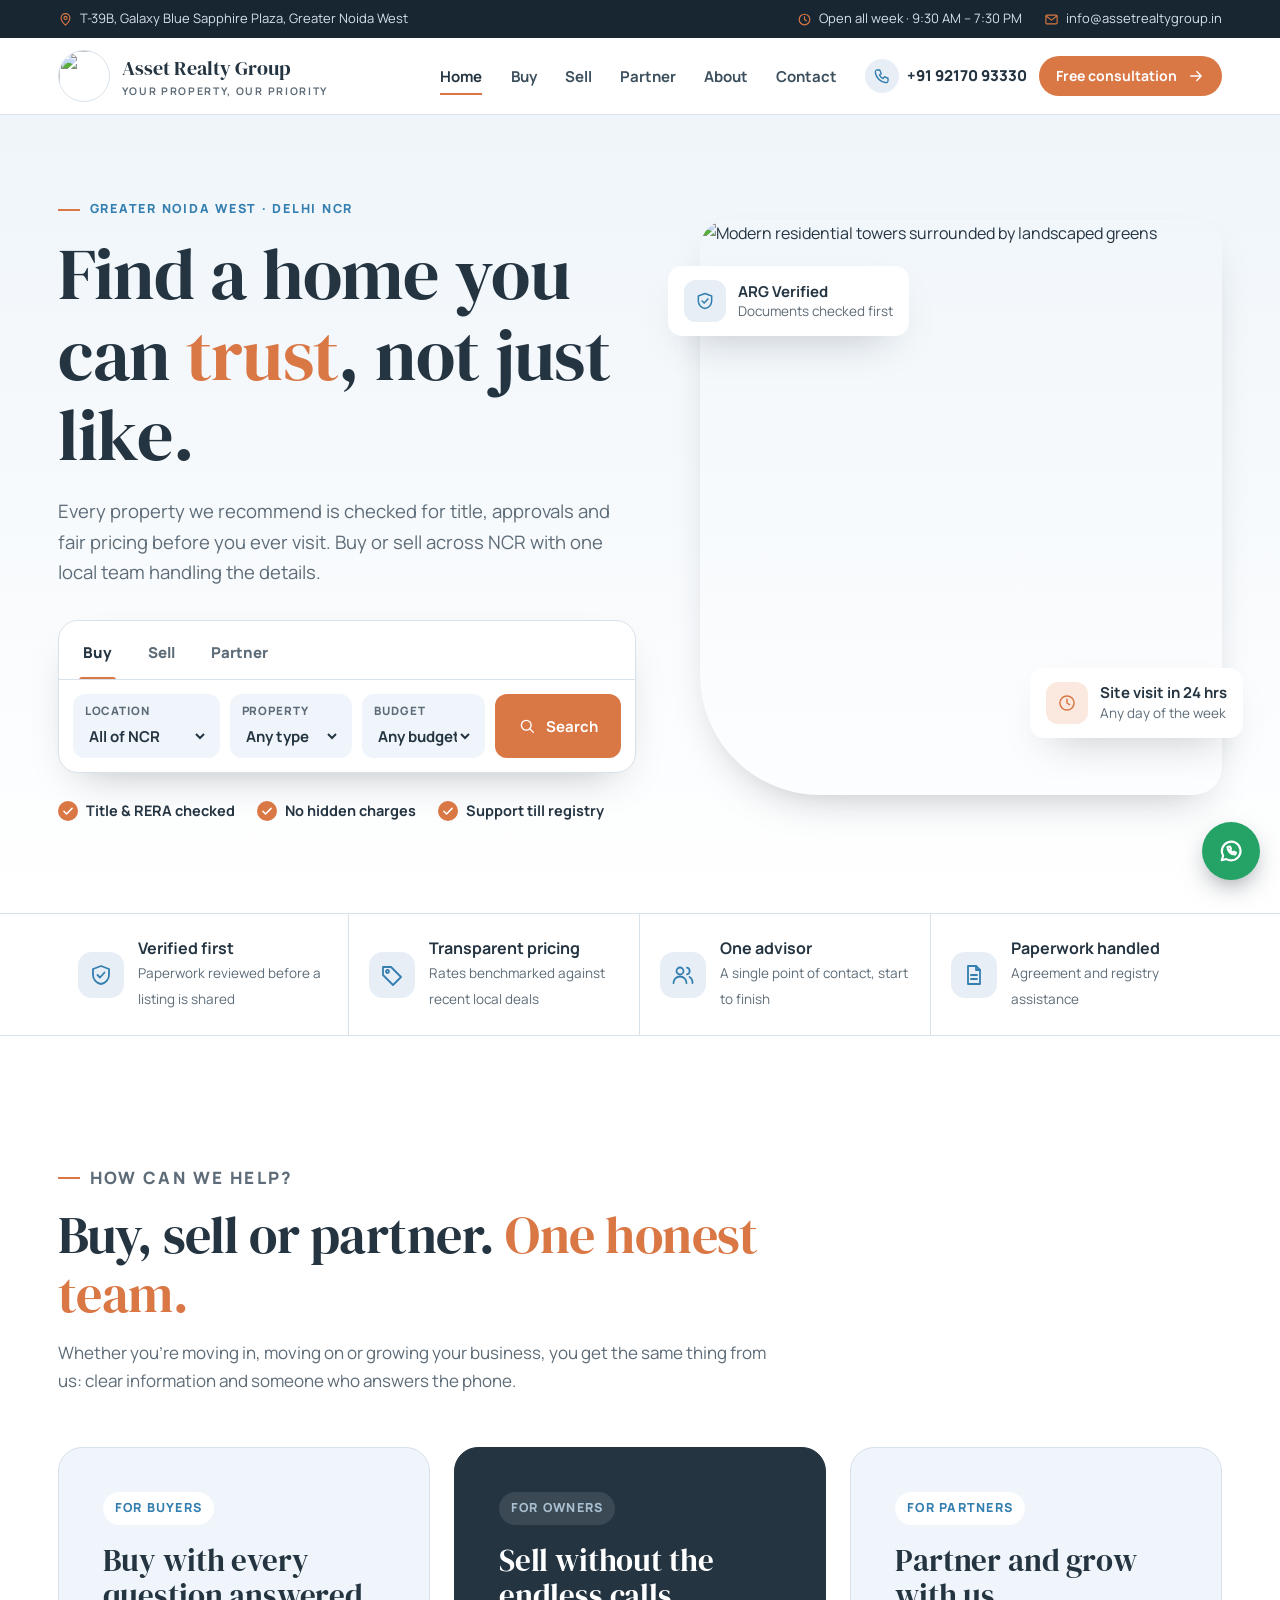
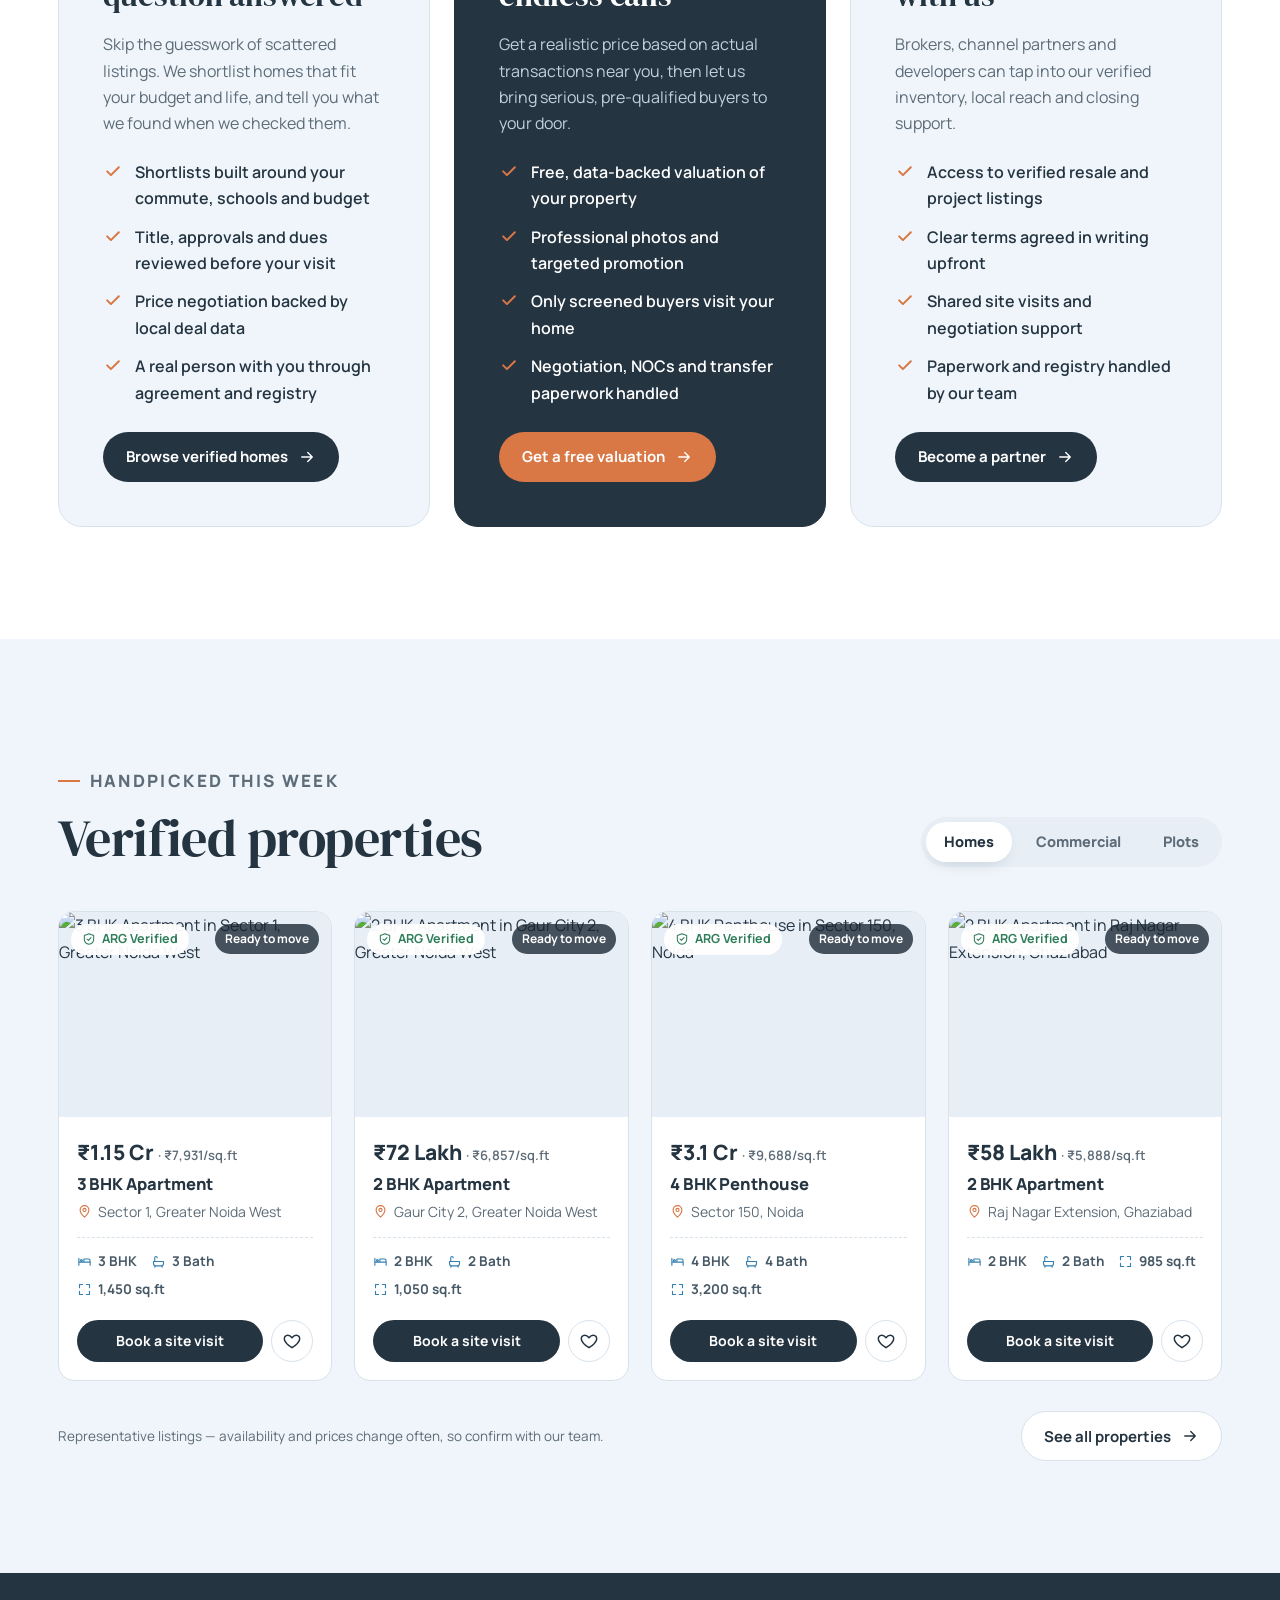
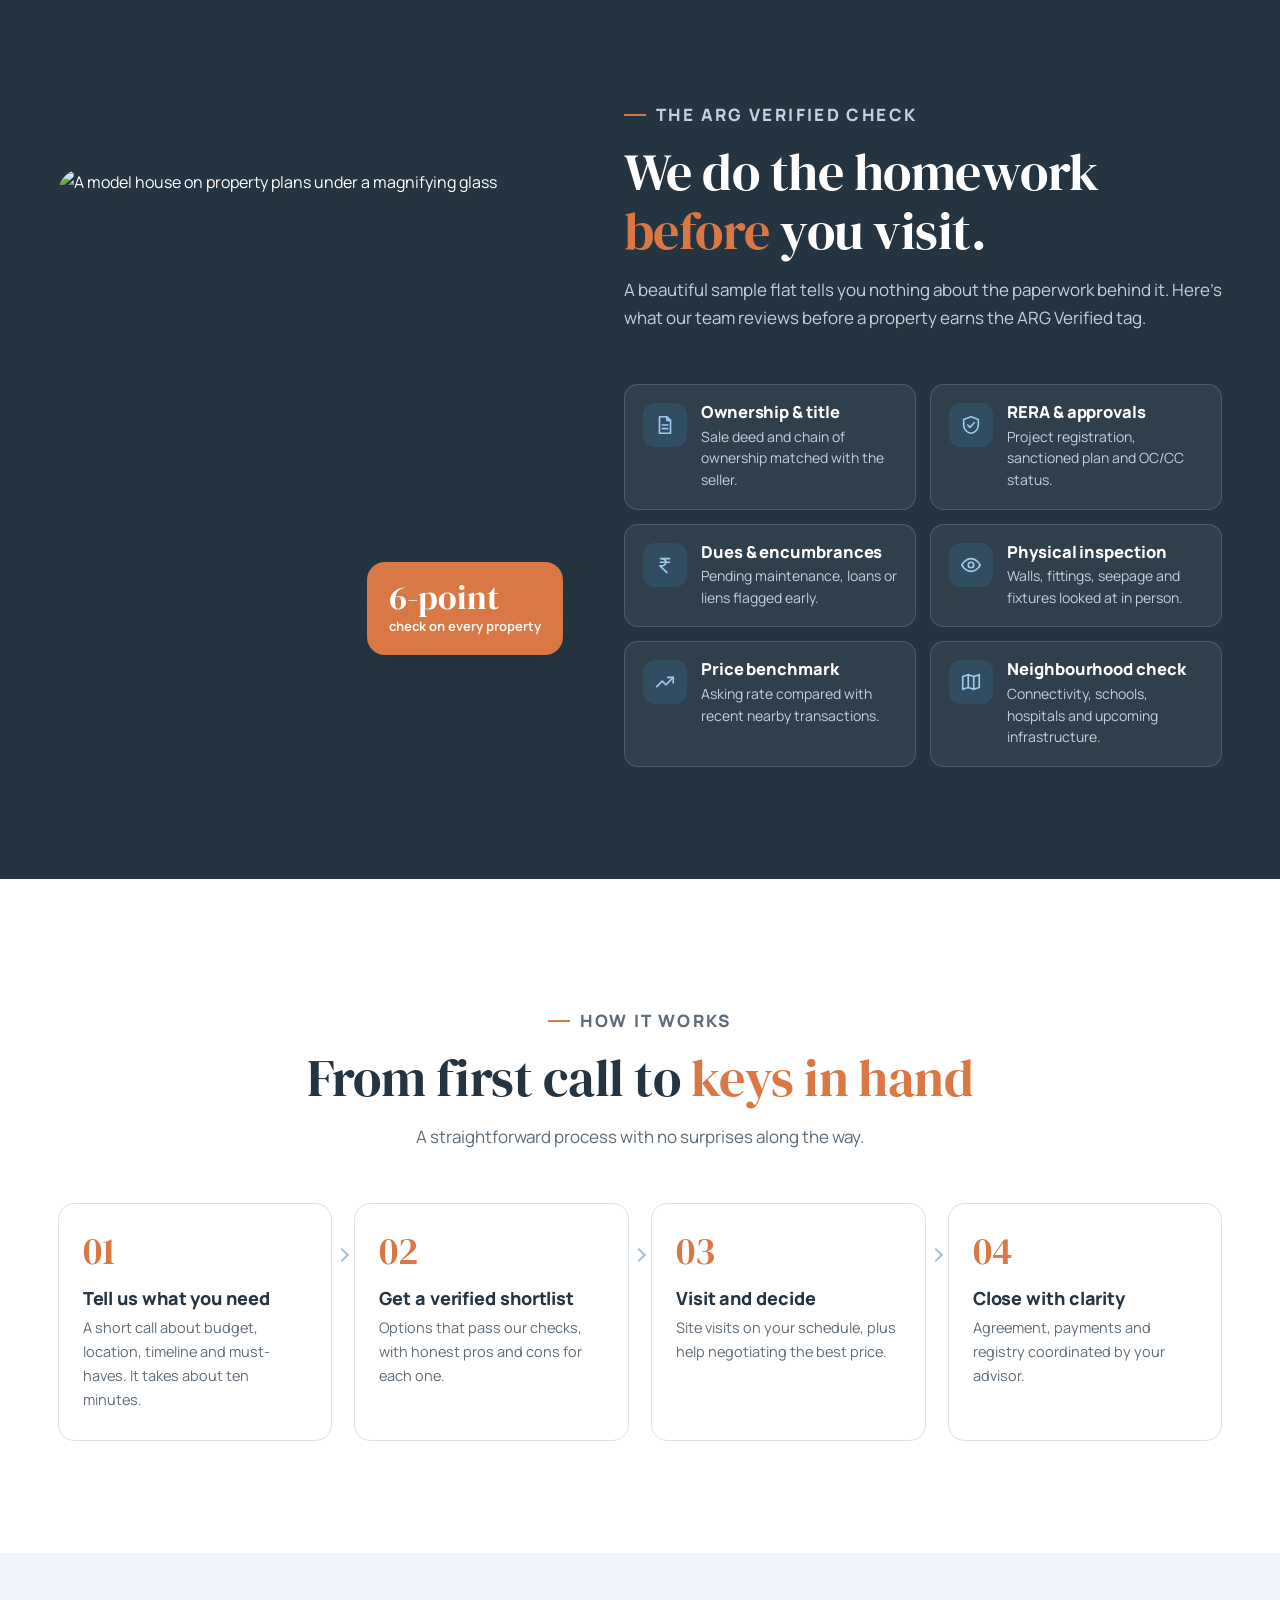
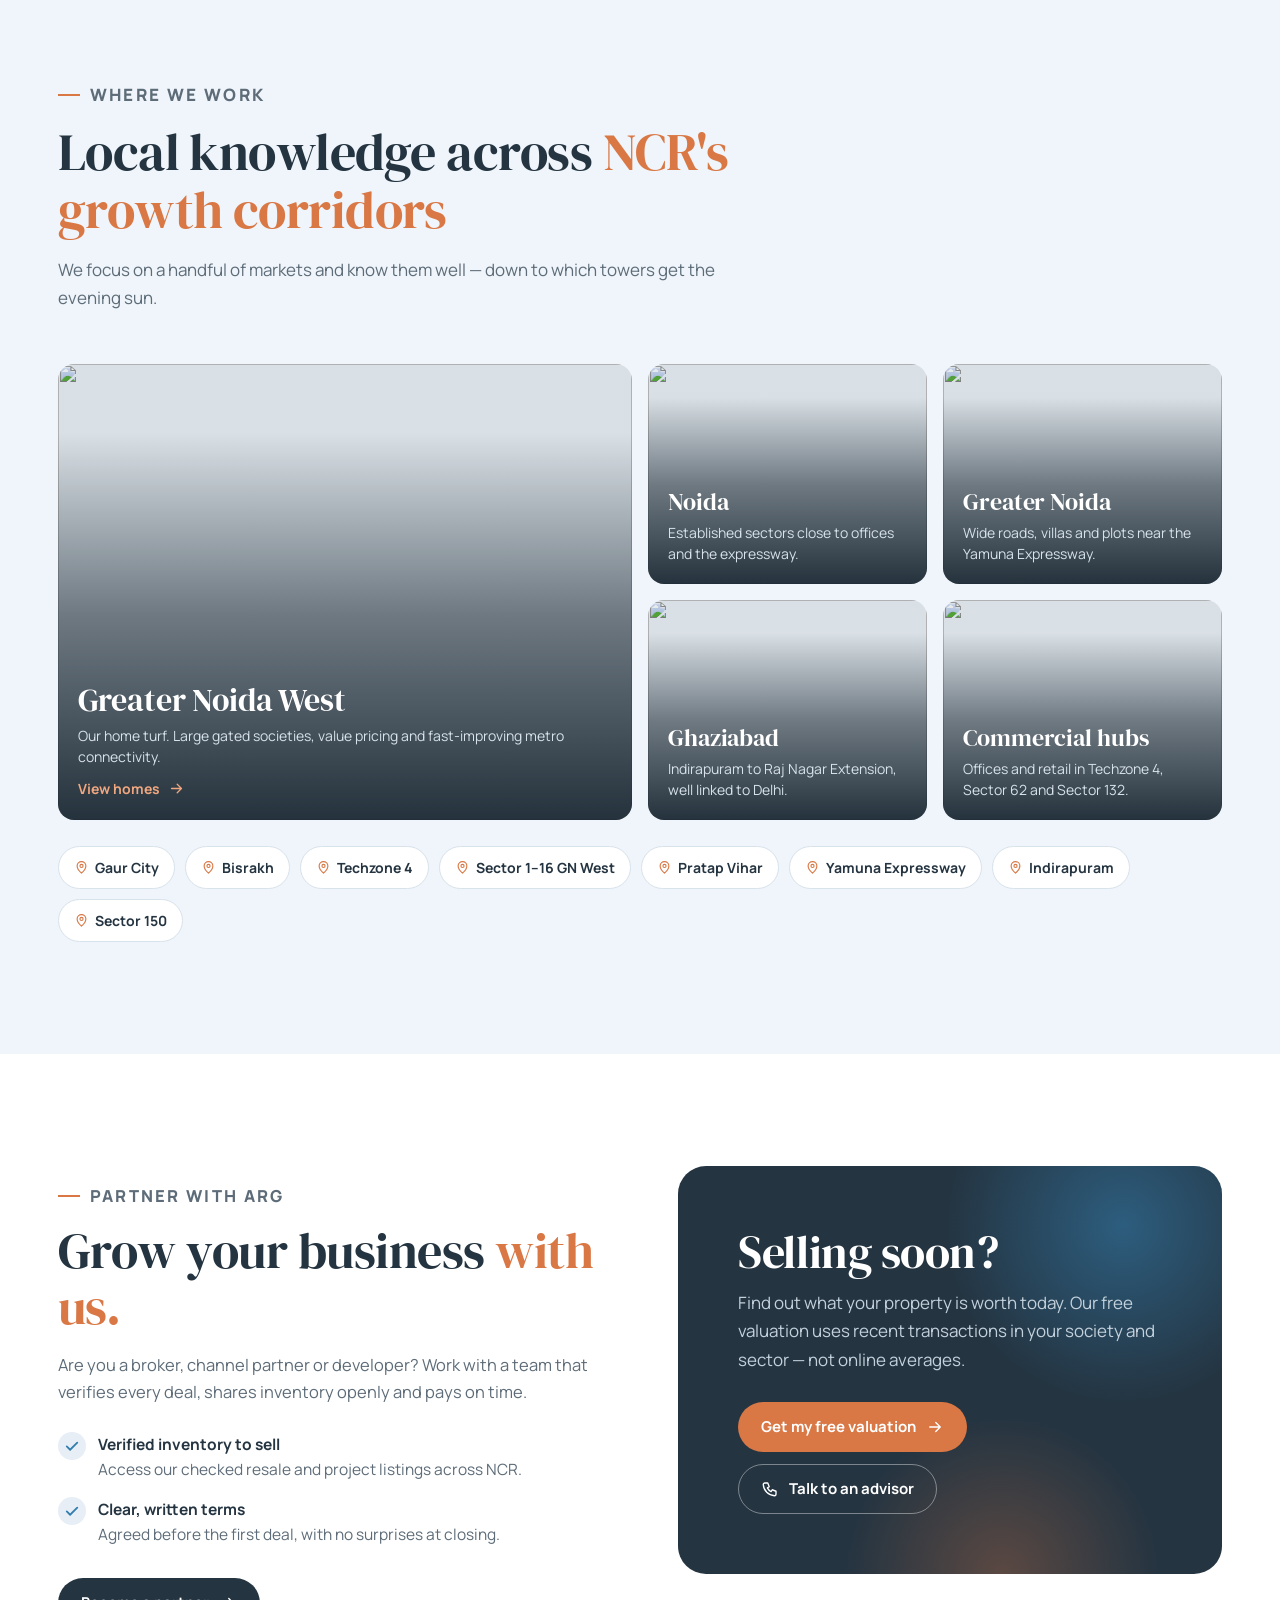
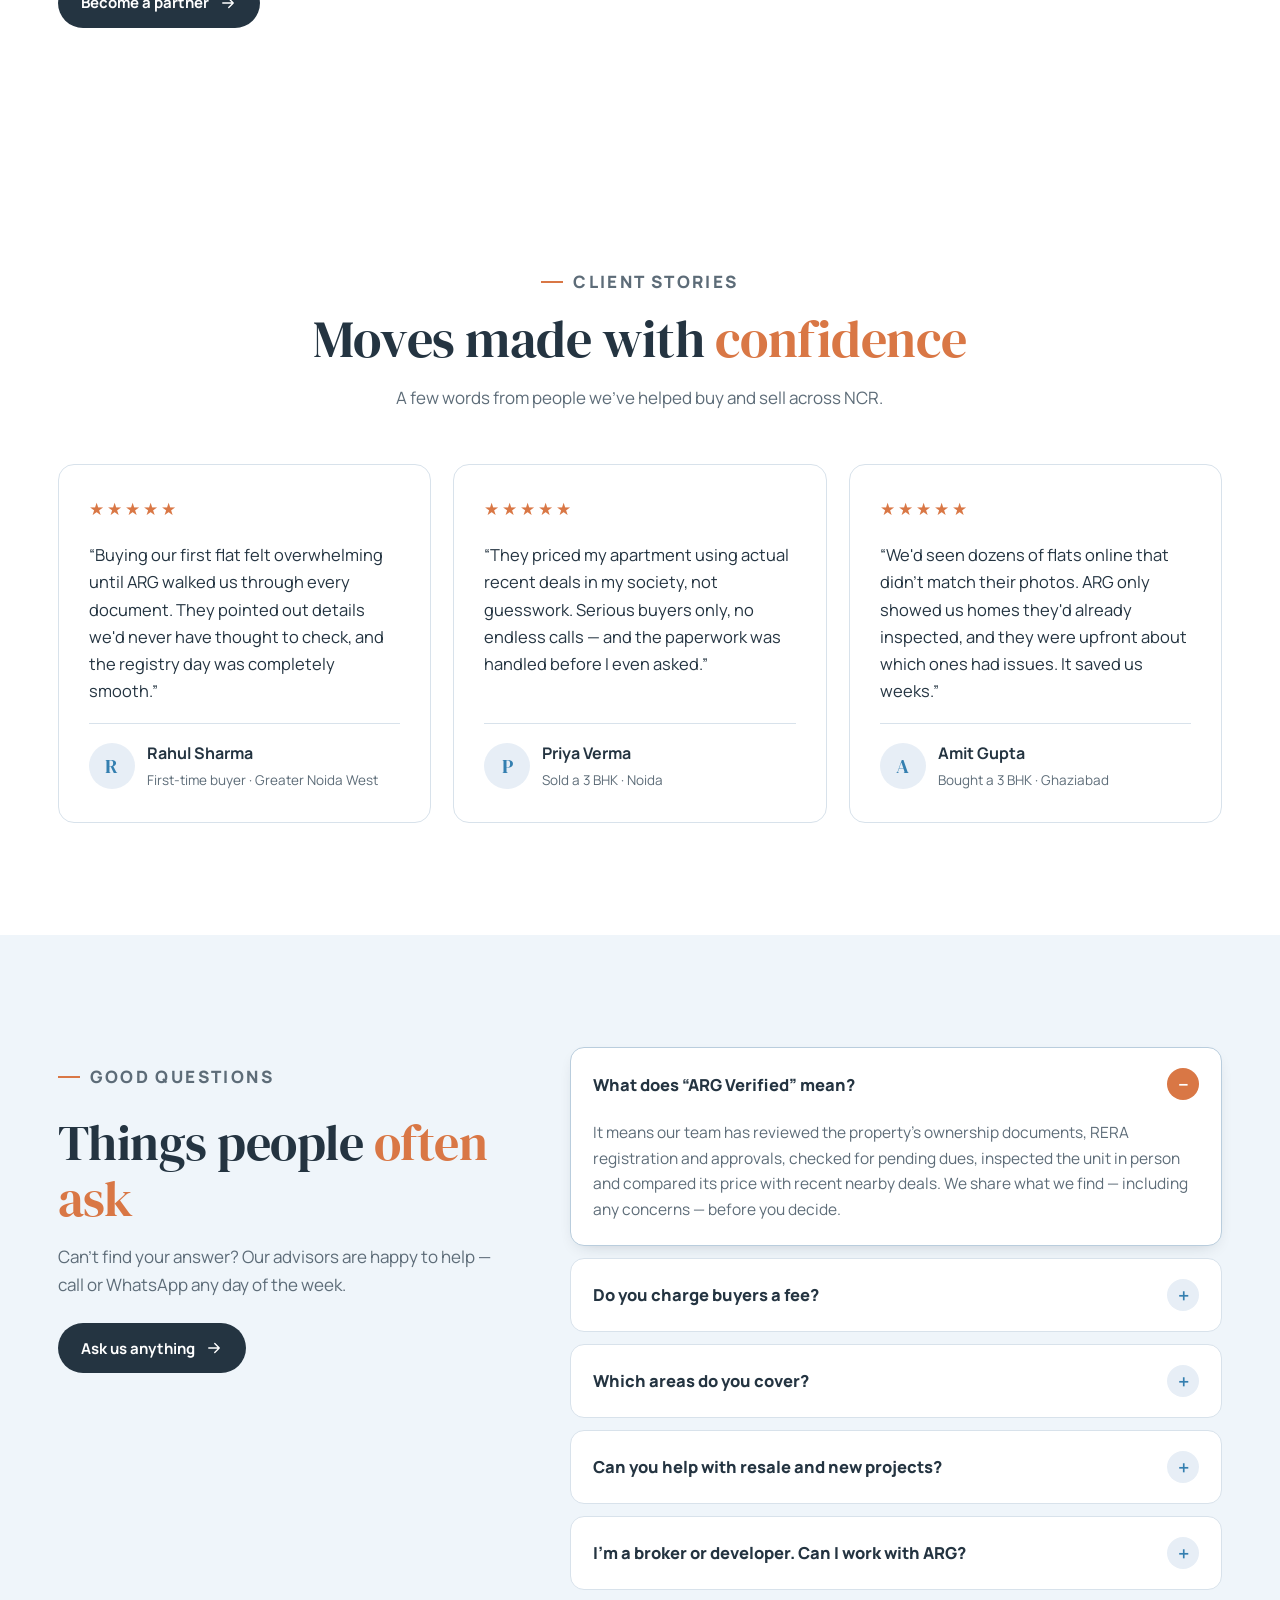
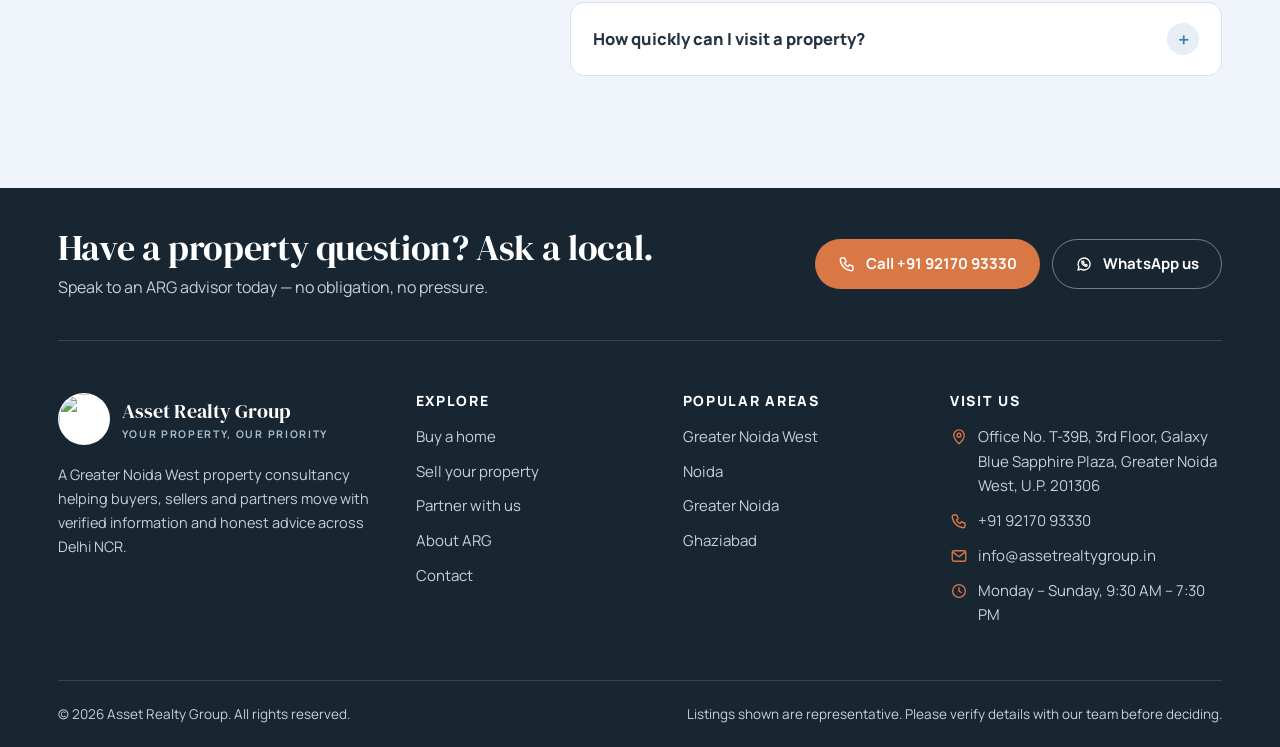
==== commit 35c247cb: "Limit services to Buy, Sell and Partner Remove the Home Loans page, EMI calculator, and Rent / Inves" ====
--- a/index.html
+++ b/index.html
@@ -4,13 +4,13 @@
   <meta charset="utf-8">
   <meta name="viewport" content="width=device-width, initial-scale=1, viewport-fit=cover">
   <title>Asset Realty Group | Verified Property in Greater Noida West & NCR</title>
-  <meta name="description" content="Buy, sell or invest in verified property across Greater Noida West, Noida, Greater Noida and Ghaziabad. Documents checked, honest pricing and loan-to-registry support.">
+  <meta name="description" content="Buy or sell verified property across Greater Noida West, Noida, Greater Noida and Ghaziabad, or partner with ARG. Documents checked, honest pricing and support till registry.">
   <meta name="theme-color" content="#243441">
   <link rel="canonical" href="https://assetrealtygroup.in/">
   <meta property="og:type" content="website">
   <meta property="og:site_name" content="Asset Realty Group">
   <meta property="og:title" content="Asset Realty Group | Verified Property in Greater Noida West & NCR">
-  <meta property="og:description" content="Buy, sell or invest in verified property across Greater Noida West, Noida, Greater Noida and Ghaziabad. Documents checked, honest pricing and loan-to-registry support.">
+  <meta property="og:description" content="Buy or sell verified property across Greater Noida West, Noida, Greater Noida and Ghaziabad, or partner with ARG. Documents checked, honest pricing and support till registry.">
   <meta property="og:url" content="https://assetrealtygroup.in/">
   <meta property="og:image" content="https://images.unsplash.com/photo-1545324418-cc1a3fa10c00?auto=format&fit=crop&w=1600&q=80">
   <link rel="icon" href="https://propertyplusrealtors.com/logo.jpeg">
@@ -49,10 +49,8 @@
 <symbol id="scale" viewBox="0 0 24 24"><path d="M12 4v16M7 20h10M5 7h14M5 7l-3 6a3 3 0 006 0L5 7zM19 7l-3 6a3 3 0 006 0l-3-6"/></symbol>
 <symbol id="eye" viewBox="0 0 24 24"><path d="M2 12s3.6-7 10-7 10 7 10 7-3.6 7-10 7S2 12 2 12z"/><circle cx="12" cy="12" r="3"/></symbol>
 <symbol id="handshake" viewBox="0 0 24 24"><path d="M2 12l4-4 4 1 3-2 3 1 6 4M2 12l5 5 2-1 3 3 2-1 4-4M9 9l4 4M7 17l2-2M11 19l2-2"/></symbol>
-<symbol id="calc" viewBox="0 0 24 24"><rect x="5" y="3" width="14" height="18" rx="2"/><path d="M8 7h8M8 12h1M12 12h1M16 12h0M8 16h1M12 16h1M16 16h0"/></symbol>
 <symbol id="star" viewBox="0 0 24 24"><path d="M12 3.5l2.6 5.3 5.9.9-4.3 4.1 1 5.8L12 16.8l-5.2 2.8 1-5.8-4.3-4.1 5.9-.9L12 3.5z"/></symbol>
 <symbol id="camera" viewBox="0 0 24 24"><path d="M4 8h3l2-3h6l2 3h3v11H4z"/><circle cx="12" cy="13" r="3.5"/></symbol>
-<symbol id="bank" viewBox="0 0 24 24"><path d="M3 9l9-5 9 5M5 9v9M9.5 9v9M14.5 9v9M19 9v9M3 20h18"/></symbol>
 <symbol id="chat" viewBox="0 0 24 24"><path d="M4 5h16v11H9l-5 4V5z"/><path d="M8 10h8M8 13h5"/></symbol>
 <symbol id="tag" viewBox="0 0 24 24"><path d="M3 12V4h8l10 10-8 8L3 12z"/><circle cx="7.5" cy="8.5" r="1.5"/></symbol>
 <symbol id="map" viewBox="0 0 24 24"><path d="M9 4L3 6v14l6-2 6 2 6-2V4l-6 2-6-2zM9 4v14M15 6v14"/></symbol>
@@ -68,7 +66,7 @@
     </a>
     <button class="menu-btn" type="button" aria-label="Open menu" aria-expanded="false" aria-controls="site-nav"><svg class="icon open-i" aria-hidden="true"><use href="#menu"/></svg><svg class="icon close-i" aria-hidden="true"><use href="#close"/></svg></button>
     <nav class="nav" id="site-nav" aria-label="Main">
-      <ul class="nav-links"><li><a href="index.html" aria-current="page">Home</a></li><li><a href="buy.html">Buy</a></li><li><a href="sell.html">Sell</a></li><li><a href="home-loans.html">Home Loans</a></li><li><a href="about.html">About</a></li><li><a href="contact.html">Contact</a></li></ul>
+      <ul class="nav-links"><li><a href="index.html" aria-current="page">Home</a></li><li><a href="buy.html">Buy</a></li><li><a href="sell.html">Sell</a></li><li><a href="partner.html">Partner</a></li><li><a href="about.html">About</a></li><li><a href="contact.html">Contact</a></li></ul>
       <div class="nav-actions">
         <a class="nav-phone" href="tel:+919217093330"><svg class="icon" aria-hidden="true"><use href="#phone"/></svg><span>+91 92170 93330</span></a>
         <a class="btn btn-copper btn-sm" href="contact.html">Free consultation <svg class="icon" aria-hidden="true"><use href="#arrow"/></svg></a>
@@ -82,13 +80,12 @@
       <div class="reveal">
         <p class="eyebrow">Greater Noida West · Delhi NCR</p>
         <h1>Find a home you can <em>trust</em>, not just like.</h1>
-        <p class="hero-lead">Every property we recommend is checked for title, approvals and fair pricing before you ever visit. Buy, sell or invest across NCR with one local team handling the details.</p>
+        <p class="hero-lead">Every property we recommend is checked for title, approvals and fair pricing before you ever visit. Buy or sell across NCR with one local team handling the details.</p>
         <form class="search" id="hero-search" action="buy.html" method="get" role="search" aria-label="Property search">
           <div class="search-tabs" role="tablist">
             <button class="search-tab" type="button" role="tab" aria-selected="true" data-intent="buy" data-cta="Search">Buy</button>
-            <button class="search-tab" type="button" role="tab" aria-selected="false" data-intent="rent" data-cta="Enquire">Rent</button>
-            <button class="search-tab" type="button" role="tab" aria-selected="false" data-intent="invest" data-cta="Explore">Invest</button>
             <button class="search-tab" type="button" role="tab" aria-selected="false" data-intent="sell" data-cta="Get valuation">Sell</button>
+            <button class="search-tab" type="button" role="tab" aria-selected="false" data-intent="partner" data-cta="Partner with us">Partner</button>
           </div>
           <input type="hidden" name="intent" value="buy">
           <div class="search-body">
@@ -98,7 +95,7 @@
             <button class="btn btn-copper" type="submit"><svg class="icon" aria-hidden="true"><use href="#search"/></svg><span>Search</span></button>
           </div>
         </form>
-        <ul class="hero-checks"><li><svg class="icon" aria-hidden="true"><use href="#check"/></svg>Title &amp; RERA checked</li><li><svg class="icon" aria-hidden="true"><use href="#check"/></svg>No hidden charges</li><li><svg class="icon" aria-hidden="true"><use href="#check"/></svg>Loan to registry support</li></ul>
+        <ul class="hero-checks"><li><svg class="icon" aria-hidden="true"><use href="#check"/></svg>Title &amp; RERA checked</li><li><svg class="icon" aria-hidden="true"><use href="#check"/></svg>No hidden charges</li><li><svg class="icon" aria-hidden="true"><use href="#check"/></svg>Support till registry</li></ul>
       </div>
       <div class="hero-media reveal">
         <img src="https://images.unsplash.com/photo-1545324418-cc1a3fa10c00?auto=format&fit=crop&w=1200&q=80" alt="Modern residential towers surrounded by landscaped greens" width="1200" height="1320" fetchpriority="high">
@@ -111,18 +108,21 @@
       <div class="trust-item"><svg class="icon" aria-hidden="true"><use href="#shield"/></svg><div><strong>Verified first</strong><span>Paperwork reviewed before a listing is shared</span></div></div>
       <div class="trust-item"><svg class="icon" aria-hidden="true"><use href="#tag"/></svg><div><strong>Transparent pricing</strong><span>Rates benchmarked against recent local deals</span></div></div>
       <div class="trust-item"><svg class="icon" aria-hidden="true"><use href="#users"/></svg><div><strong>One advisor</strong><span>A single point of contact, start to finish</span></div></div>
-      <div class="trust-item"><svg class="icon" aria-hidden="true"><use href="#file"/></svg><div><strong>Paperwork handled</strong><span>Loan, agreement and registry assistance</span></div></div>
-    </div></section>
-
-    <section class="section"><div class="wrap">
-      <div class="section-head reveal"><p class="eyebrow">How can we help?</p><h2>Two sides of a deal. <em>One honest team.</em></h2><p>Whether you're moving in or moving on, you get the same thing from us: clear information and someone who answers the phone.</p></div>
-      <div class="paths">
+      <div class="trust-item"><svg class="icon" aria-hidden="true"><use href="#file"/></svg><div><strong>Paperwork handled</strong><span>Agreement and registry assistance</span></div></div>
+    </div></section>
+
+    <section class="section"><div class="wrap">
+      <div class="section-head reveal"><p class="eyebrow">How can we help?</p><h2>Buy, sell or partner. <em>One honest team.</em></h2><p>Whether you're moving in, moving on or growing your business, you get the same thing from us: clear information and someone who answers the phone.</p></div>
+      <div class="paths three">
         <article class="path reveal"><span class="path-tag">For buyers</span><h3>Buy with every question answered</h3><p>Skip the guesswork of scattered listings. We shortlist homes that fit your budget and life, and tell you what we found when we checked them.</p>
-          <ul><li><svg class="icon" aria-hidden="true"><use href="#check"/></svg>Shortlists built around your commute, schools and budget</li><li><svg class="icon" aria-hidden="true"><use href="#check"/></svg>Title, approvals and dues reviewed before your visit</li><li><svg class="icon" aria-hidden="true"><use href="#check"/></svg>Help comparing loan offers from multiple lenders</li><li><svg class="icon" aria-hidden="true"><use href="#check"/></svg>A real person with you through agreement and registry</li></ul>
+          <ul><li><svg class="icon" aria-hidden="true"><use href="#check"/></svg>Shortlists built around your commute, schools and budget</li><li><svg class="icon" aria-hidden="true"><use href="#check"/></svg>Title, approvals and dues reviewed before your visit</li><li><svg class="icon" aria-hidden="true"><use href="#check"/></svg>Price negotiation backed by local deal data</li><li><svg class="icon" aria-hidden="true"><use href="#check"/></svg>A real person with you through agreement and registry</li></ul>
           <a class="btn btn-dark" href="buy.html">Browse verified homes <svg class="icon" aria-hidden="true"><use href="#arrow"/></svg></a></article>
         <article class="path dark reveal"><span class="path-tag">For owners</span><h3>Sell without the endless calls</h3><p>Get a realistic price based on actual transactions near you, then let us bring serious, pre-qualified buyers to your door.</p>
           <ul><li><svg class="icon" aria-hidden="true"><use href="#check"/></svg>Free, data-backed valuation of your property</li><li><svg class="icon" aria-hidden="true"><use href="#check"/></svg>Professional photos and targeted promotion</li><li><svg class="icon" aria-hidden="true"><use href="#check"/></svg>Only screened buyers visit your home</li><li><svg class="icon" aria-hidden="true"><use href="#check"/></svg>Negotiation, NOCs and transfer paperwork handled</li></ul>
           <a class="btn btn-copper" href="sell.html">Get a free valuation <svg class="icon" aria-hidden="true"><use href="#arrow"/></svg></a></article>
+        <article class="path reveal"><span class="path-tag">For partners</span><h3>Partner and grow with us</h3><p>Brokers, channel partners and developers can tap into our verified inventory, local reach and closing support.</p>
+          <ul><li><svg class="icon" aria-hidden="true"><use href="#check"/></svg>Access to verified resale and project listings</li><li><svg class="icon" aria-hidden="true"><use href="#check"/></svg>Clear terms agreed in writing upfront</li><li><svg class="icon" aria-hidden="true"><use href="#check"/></svg>Shared site visits and negotiation support</li><li><svg class="icon" aria-hidden="true"><use href="#check"/></svg>Paperwork and registry handled by our team</li></ul>
+          <a class="btn btn-dark" href="partner.html">Become a partner <svg class="icon" aria-hidden="true"><use href="#arrow"/></svg></a></article>
       </div>
     </div></section>
 
@@ -162,8 +162,8 @@
       <ol class="steps">
         <li class="step reveal"><h3>Tell us what you need</h3><p>A short call about budget, location, timeline and must-haves. It takes about ten minutes.</p></li>
         <li class="step reveal"><h3>Get a verified shortlist</h3><p>Options that pass our checks, with honest pros and cons for each one.</p></li>
-        <li class="step reveal"><h3>Visit and decide</h3><p>Site visits on your schedule, plus help negotiating and arranging finance.</p></li>
-        <li class="step reveal"><h3>Close with clarity</h3><p>Agreement, loan disbursal and registry coordinated by your advisor.</p></li>
+        <li class="step reveal"><h3>Visit and decide</h3><p>Site visits on your schedule, plus help negotiating the best price.</p></li>
+        <li class="step reveal"><h3>Close with clarity</h3><p>Agreement, payments and registry coordinated by your advisor.</p></li>
       </ol>
     </div></section>
 
@@ -180,10 +180,10 @@
     </div></section>
 
     <section class="section"><div class="wrap">
-      <div class="calc-intro split" style="align-items:start">
-        <div class="split-copy reveal"><p class="eyebrow">Plan your budget</p><h2>Know your EMI <em>before</em> you fall in love.</h2><p>Use our calculator to see what a home loan really costs each month, then let us compare offers from leading banks and housing finance companies for you.</p>
-          <ul class="ticks"><li><svg class="icon" aria-hidden="true"><use href="#check"/></svg><span><strong>Eligibility check in one call</strong>We'll estimate how much you can borrow based on your income.</span></li><li><svg class="icon" aria-hidden="true"><use href="#check"/></svg><span><strong>Multiple lenders, one application</strong>We help you compare rates, fees and terms side by side.</span></li></ul>
-          <a class="btn btn-dark" href="home-loans.html">Open EMI calculator <svg class="icon" aria-hidden="true"><use href="#arrow"/></svg></a></div>
+      <div class="split" style="align-items:start">
+        <div class="split-copy reveal"><p class="eyebrow">Partner with ARG</p><h2>Grow your business <em>with us.</em></h2><p>Are you a broker, channel partner or developer? Work with a team that verifies every deal, shares inventory openly and pays on time.</p>
+          <ul class="ticks"><li><svg class="icon" aria-hidden="true"><use href="#check"/></svg><span><strong>Verified inventory to sell</strong>Access our checked resale and project listings across NCR.</span></li><li><svg class="icon" aria-hidden="true"><use href="#check"/></svg><span><strong>Clear, written terms</strong>Agreed before the first deal, with no surprises at closing.</span></li></ul>
+          <a class="btn btn-dark" href="partner.html">Become a partner <svg class="icon" aria-hidden="true"><use href="#arrow"/></svg></a></div>
         <div class="reveal">
           <div class="banner" style="grid-template-columns:1fr">
             <div><h2>Selling soon?</h2><p>Find out what your property is worth today. Our free valuation uses recent transactions in your society and sector — not online averages.</p></div>
@@ -194,17 +194,17 @@
     </div></section>
 
     <section class="section"><div class="wrap">
-      <div class="section-head center reveal"><p class="eyebrow">Client stories</p><h2>Moves made with <em>confidence</em></h2><p>A few words from people we've helped buy, sell and invest across NCR.</p></div>
+      <div class="section-head center reveal"><p class="eyebrow">Client stories</p><h2>Moves made with <em>confidence</em></h2><p>A few words from people we've helped buy and sell across NCR.</p></div>
       <div class="quotes">
         <figure class="quote reveal"><div class="stars" aria-label="Rated 5 out of 5">★★★★★</div><blockquote>“Buying our first flat felt overwhelming until ARG walked us through every document. They pointed out details we'd never have thought to check, and the registry day was completely smooth.”</blockquote><figcaption><span class="avatar">R</span><span><strong>Rahul Sharma</strong><small>First-time buyer · Greater Noida West</small></span></figcaption></figure>
         <figure class="quote reveal"><div class="stars" aria-label="Rated 5 out of 5">★★★★★</div><blockquote>“They priced my apartment using actual recent deals in my society, not guesswork. Serious buyers only, no endless calls — and the paperwork was handled before I even asked.”</blockquote><figcaption><span class="avatar">P</span><span><strong>Priya Verma</strong><small>Sold a 3 BHK · Noida</small></span></figcaption></figure>
-        <figure class="quote reveal"><div class="stars" aria-label="Rated 5 out of 5">★★★★★</div><blockquote>“As an investor I wanted numbers, not sales talk. ARG showed me rental yields and resale trends side by side and was honest about which options didn't make sense.”</blockquote><figcaption><span class="avatar">A</span><span><strong>Amit Gupta</strong><small>Investor · Ghaziabad</small></span></figcaption></figure>
+        <figure class="quote reveal"><div class="stars" aria-label="Rated 5 out of 5">★★★★★</div><blockquote>“We'd seen dozens of flats online that didn't match their photos. ARG only showed us homes they'd already inspected, and they were upfront about which ones had issues. It saved us weeks.”</blockquote><figcaption><span class="avatar">A</span><span><strong>Amit Gupta</strong><small>Bought a 3 BHK · Ghaziabad</small></span></figcaption></figure>
       </div>
     </div></section>
 
     <section class="section bg-paper" id="faq"><div class="wrap faq-grid">
       <div class="faq-side reveal"><p class="eyebrow">Good questions</p><h2>Things people <em>often ask</em></h2><p>Can't find your answer? Our advisors are happy to help — call or WhatsApp any day of the week.</p><a class="btn btn-dark" href="contact.html">Ask us anything <svg class="icon" aria-hidden="true"><use href="#arrow"/></svg></a></div>
-      <div class="faq-list reveal"><details class="faq" open><summary>What does “ARG Verified” mean?</summary><p>It means our team has reviewed the property's ownership documents, RERA registration and approvals, checked for pending dues, inspected the unit in person and compared its price with recent nearby deals. We share what we find — including any concerns — before you decide.</p></details><details class="faq"><summary>Do you charge buyers a fee?</summary><p>Our fee structure is shared upfront in writing before any work begins, so there are no surprises later. Call us and we'll explain it for your specific requirement.</p></details><details class="faq"><summary>Which areas do you cover?</summary><p>We focus on Greater Noida West, Noida, Greater Noida and Ghaziabad, including Gaur City, Bisrakh, Techzone 4, Indirapuram, Raj Nagar Extension and the Yamuna Expressway belt.</p></details><details class="faq"><summary>Can you help with resale and new projects?</summary><p>Yes. We work with resale homes, ready-to-move units and selected under-construction projects, as well as commercial spaces and plots.</p></details><details class="faq"><summary>How quickly can I visit a property?</summary><p>In most cases we can arrange a site visit within 24 hours, seven days a week, at a time that suits you.</p></details></div>
+      <div class="faq-list reveal"><details class="faq" open><summary>What does “ARG Verified” mean?</summary><p>It means our team has reviewed the property's ownership documents, RERA registration and approvals, checked for pending dues, inspected the unit in person and compared its price with recent nearby deals. We share what we find — including any concerns — before you decide.</p></details><details class="faq"><summary>Do you charge buyers a fee?</summary><p>Our fee structure is shared upfront in writing before any work begins, so there are no surprises later. Call us and we'll explain it for your specific requirement.</p></details><details class="faq"><summary>Which areas do you cover?</summary><p>We focus on Greater Noida West, Noida, Greater Noida and Ghaziabad, including Gaur City, Bisrakh, Techzone 4, Indirapuram, Raj Nagar Extension and the Yamuna Expressway belt.</p></details><details class="faq"><summary>Can you help with resale and new projects?</summary><p>Yes. We work with resale homes, ready-to-move units and selected under-construction projects, as well as commercial spaces and plots.</p></details><details class="faq"><summary>I'm a broker or developer. Can I work with ARG?</summary><p>Yes. We partner with brokers, channel partners, developers and referral partners. Visit our Partner page or call us to get started.</p></details><details class="faq"><summary>How quickly can I visit a property?</summary><p>In most cases we can arrange a site visit within 24 hours, seven days a week, at a time that suits you.</p></details></div>
     </div></section>
   </main>
 
@@ -216,9 +216,9 @@
     <div class="wrap footer-main">
       <div>
         <a class="brand" href="index.html" aria-label="Asset Realty Group — home"><img src="https://propertyplusrealtors.com/logo.jpeg" alt="" width="52" height="52"><span class="brand-text"><strong>Asset Realty Group</strong><small>YOUR PROPERTY, OUR PRIORITY</small></span></a>
-        <p class="footer-about">A Greater Noida West property consultancy helping families, sellers and investors move with verified information and honest advice across Delhi NCR.</p>
-      </div>
-      <div class="footer-col"><h3>Explore</h3><ul><li><a href="buy.html">Buy a home</a></li><li><a href="sell.html">Sell your property</a></li><li><a href="home-loans.html">Home loans &amp; EMI</a></li><li><a href="about.html">About ARG</a></li><li><a href="contact.html">Contact</a></li></ul></div>
+        <p class="footer-about">A Greater Noida West property consultancy helping buyers, sellers and partners move with verified information and honest advice across Delhi NCR.</p>
+      </div>
+      <div class="footer-col"><h3>Explore</h3><ul><li><a href="buy.html">Buy a home</a></li><li><a href="sell.html">Sell your property</a></li><li><a href="partner.html">Partner with us</a></li><li><a href="about.html">About ARG</a></li><li><a href="contact.html">Contact</a></li></ul></div>
       <div class="footer-col"><h3>Popular areas</h3><ul><li><a href="buy.html?loc=Greater+Noida+West">Greater Noida West</a></li><li><a href="buy.html?loc=Noida">Noida</a></li><li><a href="buy.html?loc=Greater+Noida">Greater Noida</a></li><li><a href="buy.html?loc=Ghaziabad">Ghaziabad</a></li></ul></div>
       <div class="footer-col"><h3>Visit us</h3><ul>
         <li><svg class="icon" aria-hidden="true"><use href="#pin"/></svg><span>Office No. T-39B, 3rd Floor, Galaxy Blue Sapphire Plaza, Greater Noida West, U.P. 201306</span></li>
--- a/assets/css/style.css
+++ b/assets/css/style.css
@@ -167,6 +167,8 @@
 
 /* ---------- Path cards (buy / sell) ---------- */
 .paths { display: grid; grid-template-columns: 1fr 1fr; gap: 24px; }
+.paths.three { grid-template-columns: repeat(3, 1fr); }
+.paths.three .path h3 { font-size: clamp(26px, 2.4vw, 32px); }
 .path { position: relative; display: flex; flex-direction: column; gap: 18px; overflow: hidden; padding: clamp(26px, 3.6vw, 44px); border-radius: 24px; background: var(--paper); border: 1px solid var(--line); }
 .path.dark { background: var(--slate); border-color: var(--slate); color: #fff; }
 .path h3 { font: clamp(28px, 3vw, 36px)/1.15 var(--serif); }
@@ -269,32 +271,6 @@
 .banner p { margin-top: 12px; max-width: 600px; color: #c3d1dc; font-size: 17px; }
 .banner-actions { display: flex; flex-wrap: wrap; gap: 12px; }
 
-/* ---------- EMI calculator ---------- */
-.calc { display: grid; grid-template-columns: 1.15fr .85fr; overflow: hidden; border-radius: 24px; background: #fff; border: 1px solid var(--line); box-shadow: var(--shadow); }
-.calc-inputs { display: grid; gap: 26px; padding: clamp(24px, 4vw, 44px); }
-.range { display: grid; gap: 10px; }
-.range-top { display: flex; align-items: center; justify-content: space-between; gap: 12px; }
-.range-top label { color: var(--slate); font-weight: 800; font-size: 15px; }
-.range-top output { padding: 6px 12px; border-radius: 8px; background: var(--paper); color: var(--steel); font-weight: 800; font-size: 15px; white-space: nowrap; }
-.range input[type="range"] { width: 100%; height: 6px; margin: 6px 0; border-radius: 6px; background: linear-gradient(90deg, var(--steel) var(--fill, 50%), var(--soft) var(--fill, 50%)); appearance: none; -webkit-appearance: none; outline-offset: 6px; }
-.range input[type="range"]::-webkit-slider-thumb { width: 24px; height: 24px; border: 4px solid #fff; border-radius: 50%; background: var(--copper); box-shadow: 0 2px 8px rgba(24,38,49,.35); -webkit-appearance: none; cursor: pointer; }
-.range input[type="range"]::-moz-range-thumb { width: 18px; height: 18px; border: 4px solid #fff; border-radius: 50%; background: var(--copper); box-shadow: 0 2px 8px rgba(24,38,49,.35); cursor: pointer; }
-.range-scale { display: flex; justify-content: space-between; color: var(--muted); font-size: 12.5px; }
-.calc-result { display: flex; flex-direction: column; gap: 18px; padding: clamp(24px, 4vw, 44px); background: var(--slate); color: #fff; }
-.calc-result .label { color: var(--pale); font-size: 13px; font-weight: 800; letter-spacing: .12em; text-transform: uppercase; }
-.calc-emi { font: clamp(40px, 5vw, 54px)/1 var(--serif); }
-.calc-emi small { font: 600 16px var(--sans); color: var(--pale); }
-.donut { display: flex; align-items: center; gap: 18px; }
-.donut-chart { width: 96px; height: 96px; flex: 0 0 auto; border-radius: 50%; background: conic-gradient(var(--steel) 0 var(--p, 60%), var(--copper) var(--p, 60%) 100%); -webkit-mask: radial-gradient(circle, transparent 54%, #000 55%); mask: radial-gradient(circle, transparent 54%, #000 55%); }
-.legend { display: grid; gap: 8px; font-size: 14px; }
-.legend span { display: flex; align-items: center; gap: 8px; color: #c3d1dc; }
-.legend b { color: #fff; margin-left: auto; padding-left: 12px; }
-.legend i { width: 10px; height: 10px; border-radius: 3px; background: var(--steel); }
-.legend i.c { background: var(--copper); }
-.calc-total { display: flex; justify-content: space-between; padding-top: 14px; border-top: 1px solid var(--line-dark); color: #c3d1dc; font-size: 15px; }
-.calc-total b { color: #fff; }
-.calc-result .btn { margin-top: auto; }
-
 /* ---------- Testimonials ---------- */
 .quotes { display: grid; grid-template-columns: repeat(3, 1fr); gap: 22px; }
 .quote { display: flex; flex-direction: column; gap: 18px; margin: 0; padding: 30px; border-radius: var(--radius); background: #fff; border: 1px solid var(--line); }
@@ -412,13 +388,6 @@
 .value h3 { margin-top: 14px; font-size: 18px; }
 .value p { margin-top: 8px; color: #c3d1dc; font-size: 14.5px; }
 
-.doc-list { display: grid; grid-template-columns: repeat(3, 1fr); gap: 18px; }
-.doc { padding: 24px; border-radius: var(--radius); background: #fff; border: 1px solid var(--line); }
-.doc h3 { display: flex; align-items: center; gap: 10px; font-size: 17px; }
-.doc h3 .icon { color: var(--copper); }
-.doc ul { display: grid; gap: 8px; margin: 14px 0 0; padding: 0; list-style: none; color: var(--muted); font-size: 15px; }
-.doc li { display: flex; gap: 8px; }
-.doc li::before { content: ""; flex: 0 0 6px; height: 6px; margin-top: 9px; border-radius: 50%; background: var(--steel); }
 
 /* ---------- Contact ---------- */
 .contact-grid { display: grid; grid-template-columns: .9fr 1.1fr; gap: clamp(28px, 5vw, 64px); align-items: start; }
@@ -487,7 +456,7 @@
   .trust-grid { grid-template-columns: 1fr 1fr; }
   .trust-item:nth-child(2) { border-right: 0; }
   .trust-item:nth-child(-n+2) { border-bottom: 1px solid var(--line); }
-  .paths { grid-template-columns: 1fr; }
+  .paths, .paths.three { grid-template-columns: 1fr; }
   .steps { grid-template-columns: 1fr 1fr; }
   .step:nth-child(2)::after { display: none; }
   .features { grid-template-columns: 1fr 1fr; }
@@ -495,12 +464,10 @@
   .quotes { grid-template-columns: 1fr; }
   .faq-side { position: static; }
   .banner { grid-template-columns: 1fr; }
-  .calc { grid-template-columns: 1fr; }
   .filters { grid-template-columns: 1fr 1fr; }
   .filters .btn { grid-column: 1 / -1; }
   .values { grid-template-columns: 1fr 1fr; }
   .value:nth-child(3) { padding-left: 0; border-left: 0; }
-  .doc-list { grid-template-columns: 1fr 1fr; }
   .verify-media { max-width: 560px; }
   .split-media { max-width: 600px; }
 }
@@ -543,7 +510,6 @@
   .form-grid { grid-template-columns: 1fr; }
   .values { grid-template-columns: 1fr; }
   .value, .value + .value { padding: 22px 0; padding-left: 0; border-left: 0; border-bottom: 1px solid var(--line-dark); }
-  .doc-list { grid-template-columns: 1fr; }
   .compare th, .compare td { padding: 14px; font-size: 14px; }
   .compare { min-width: 560px; }
   .footer-main { grid-template-columns: 1fr; gap: 32px; }
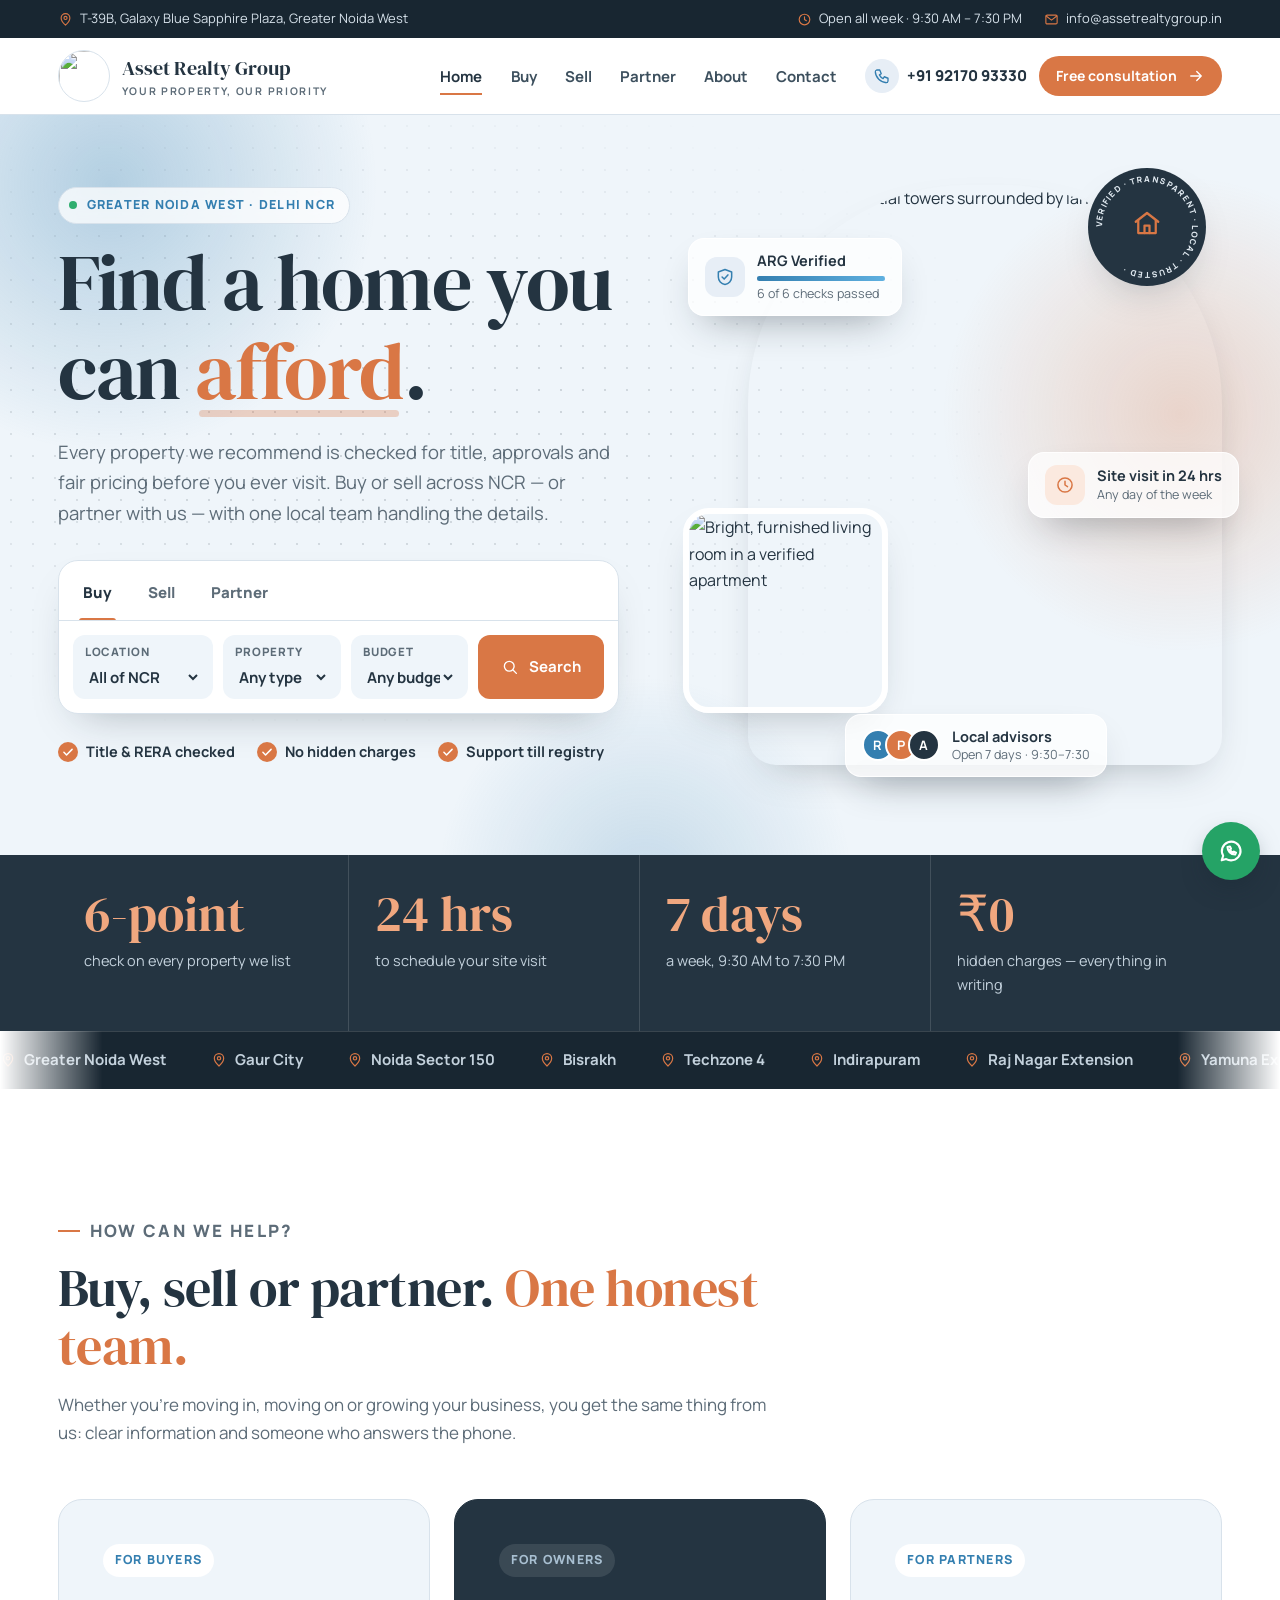
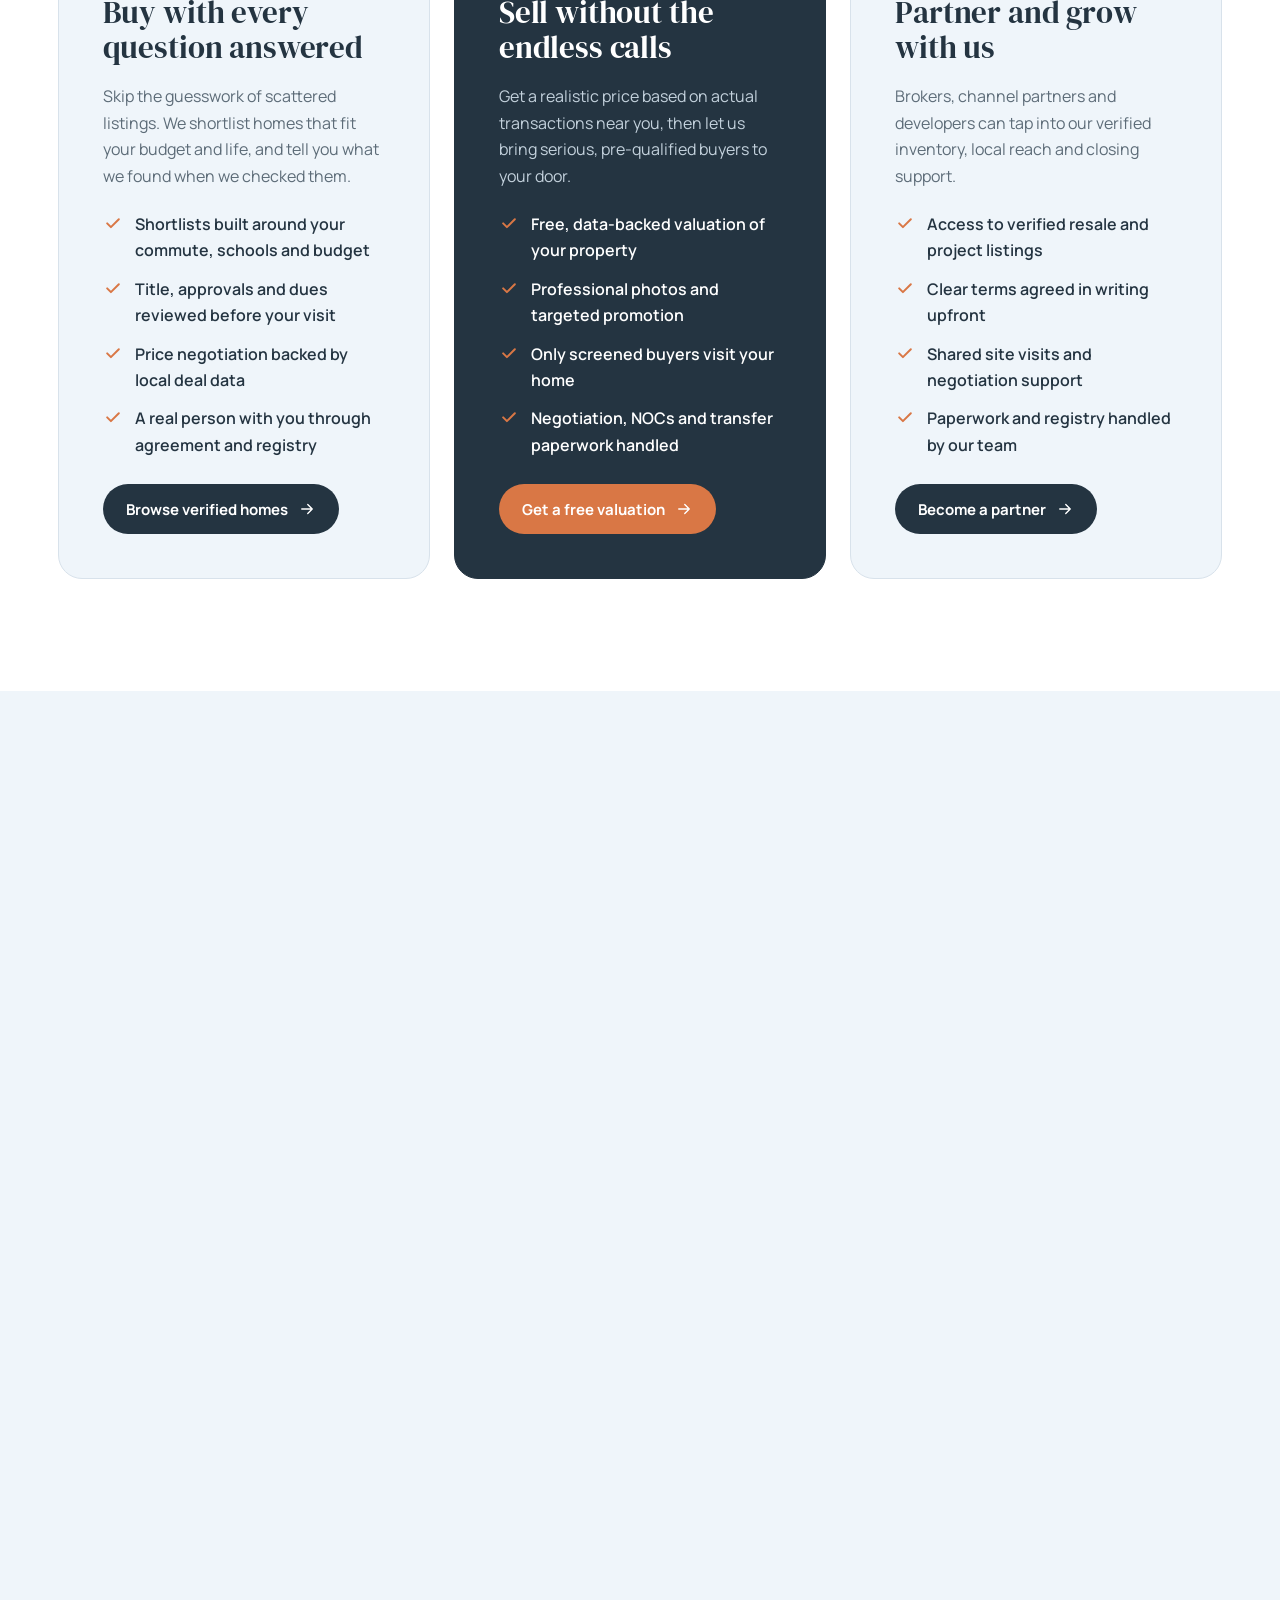
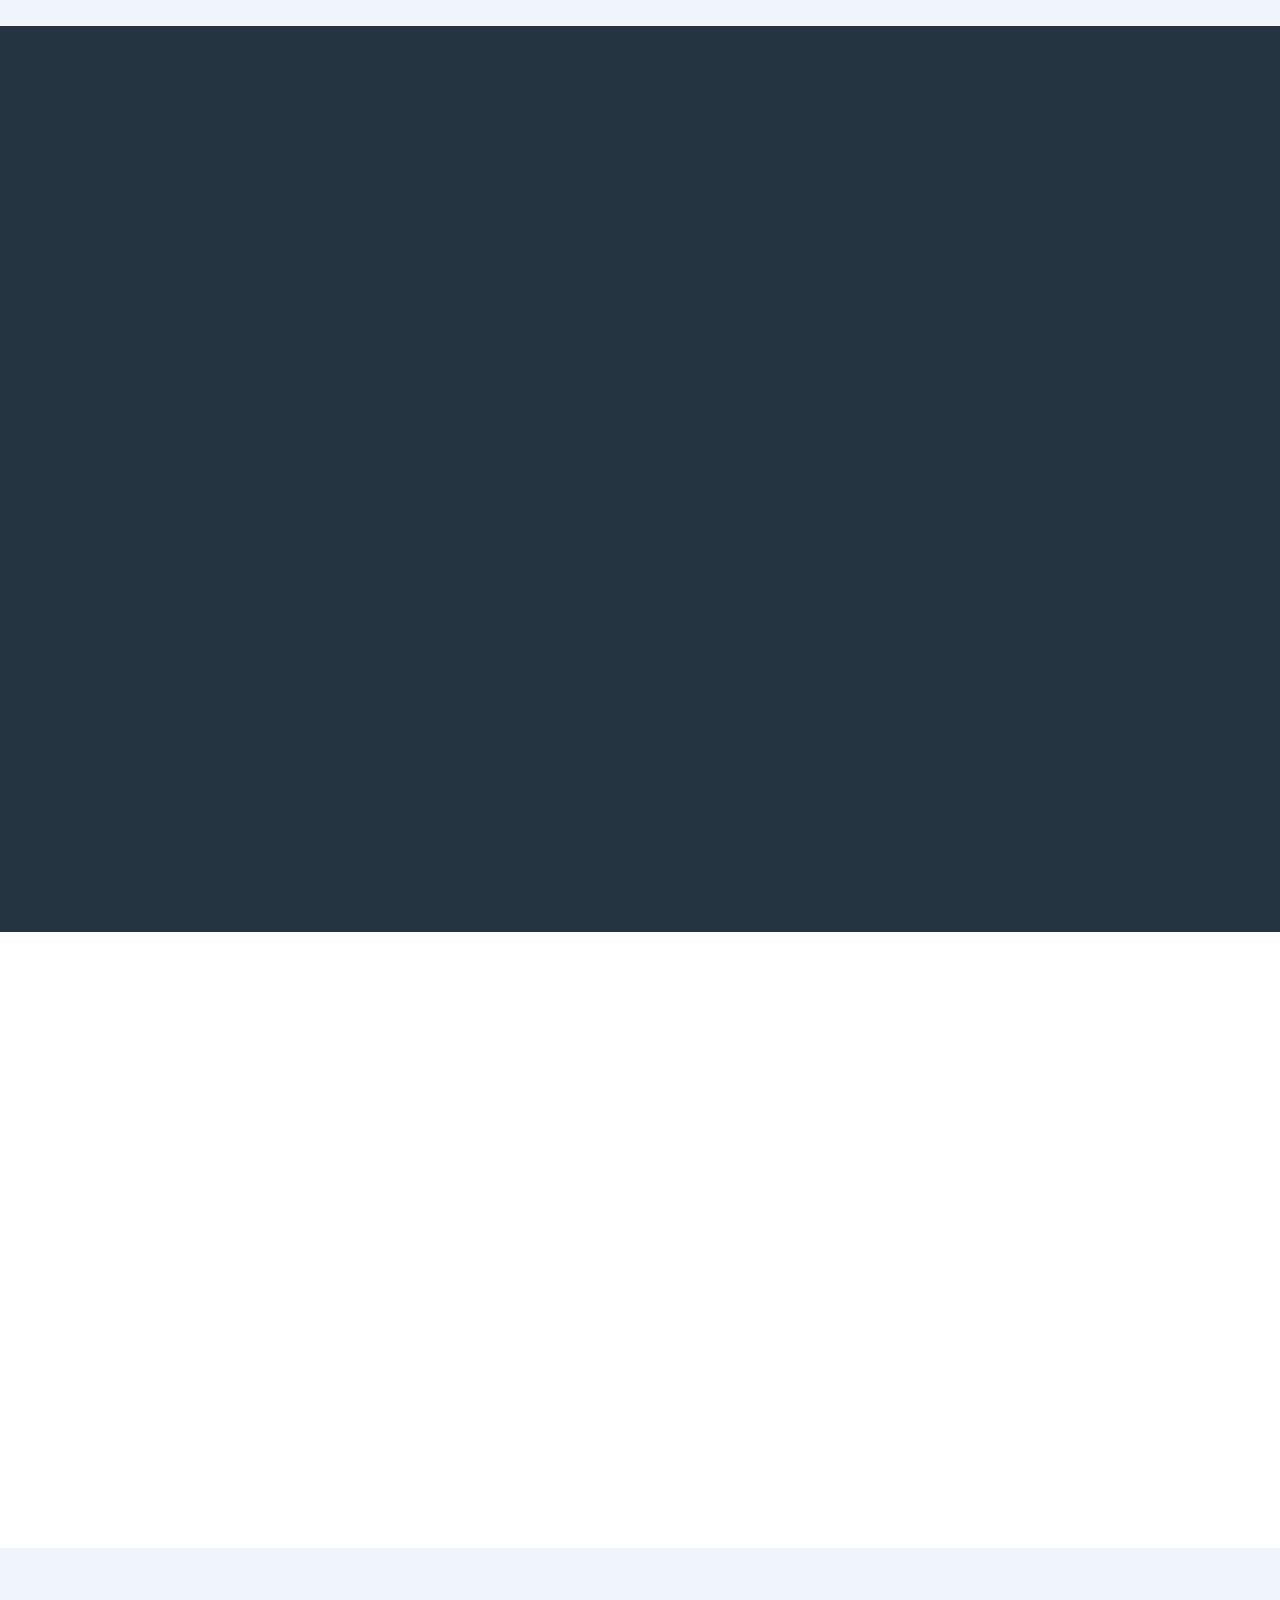
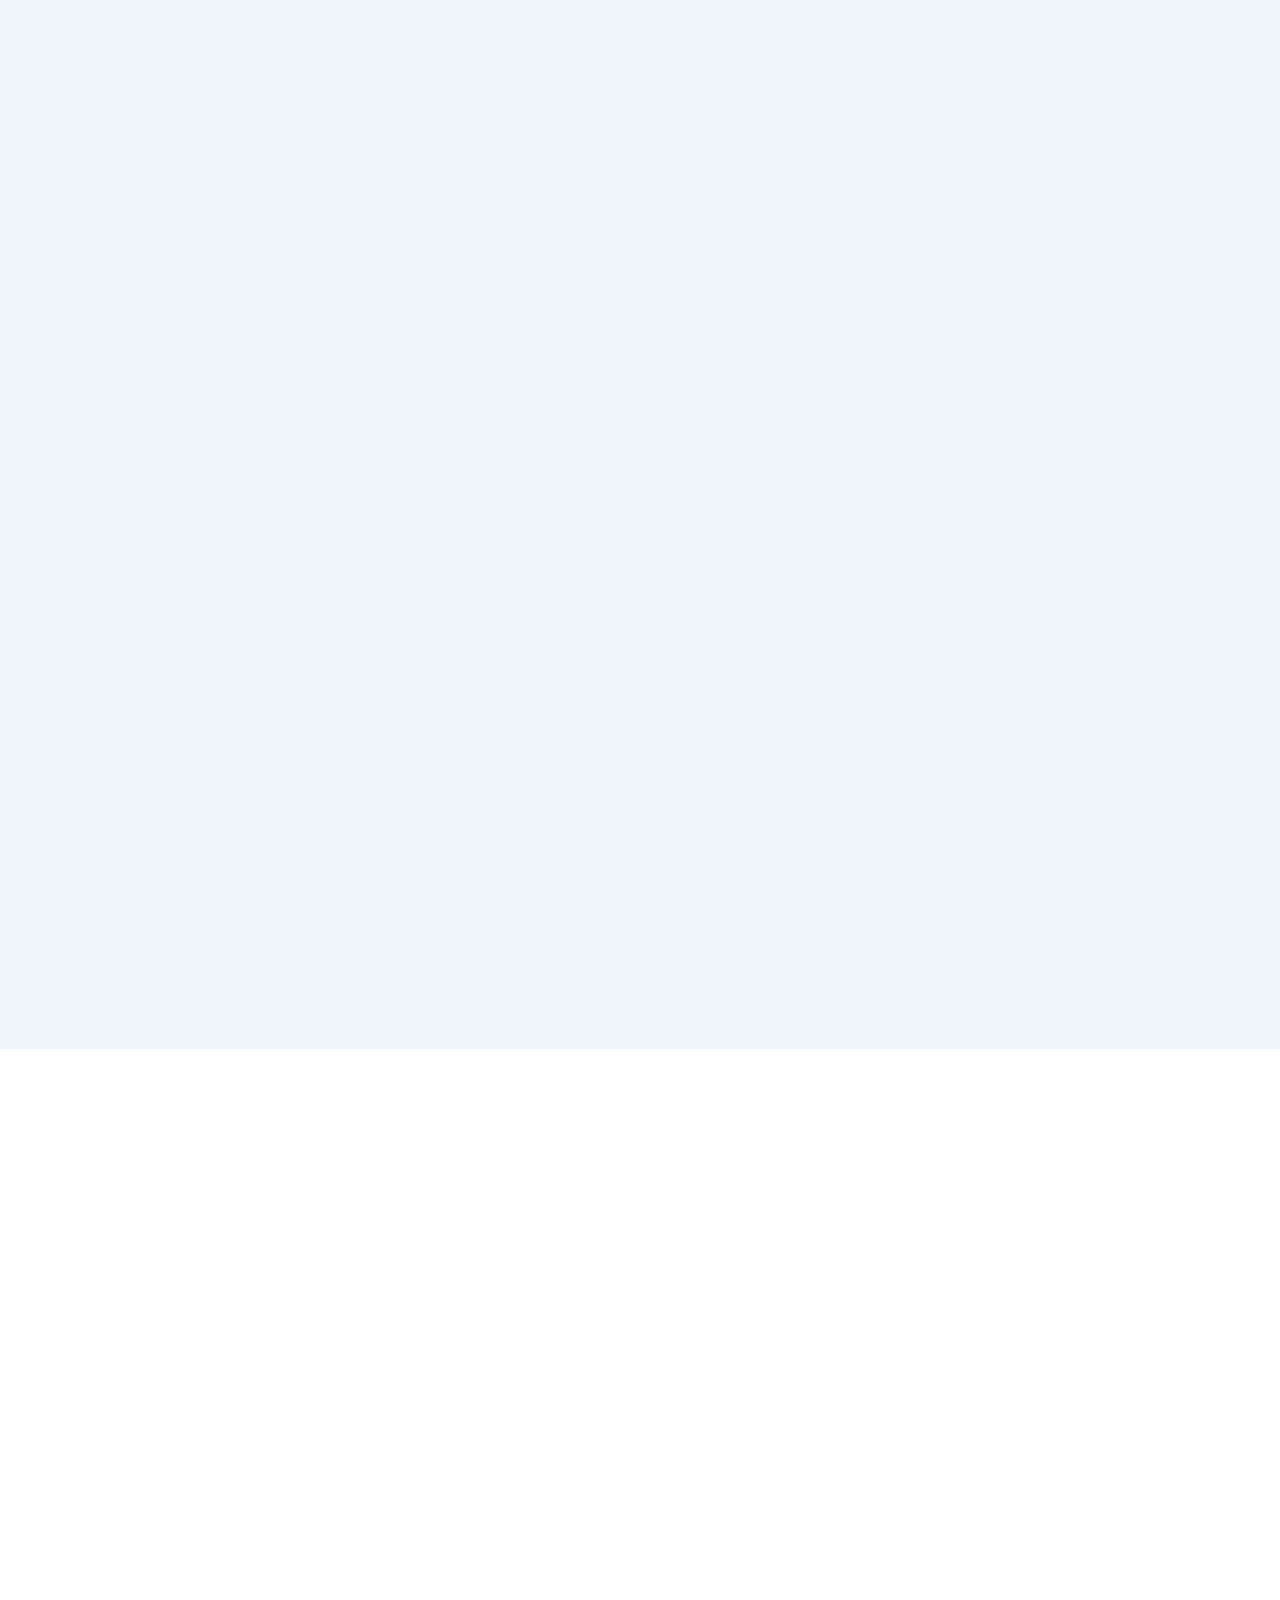
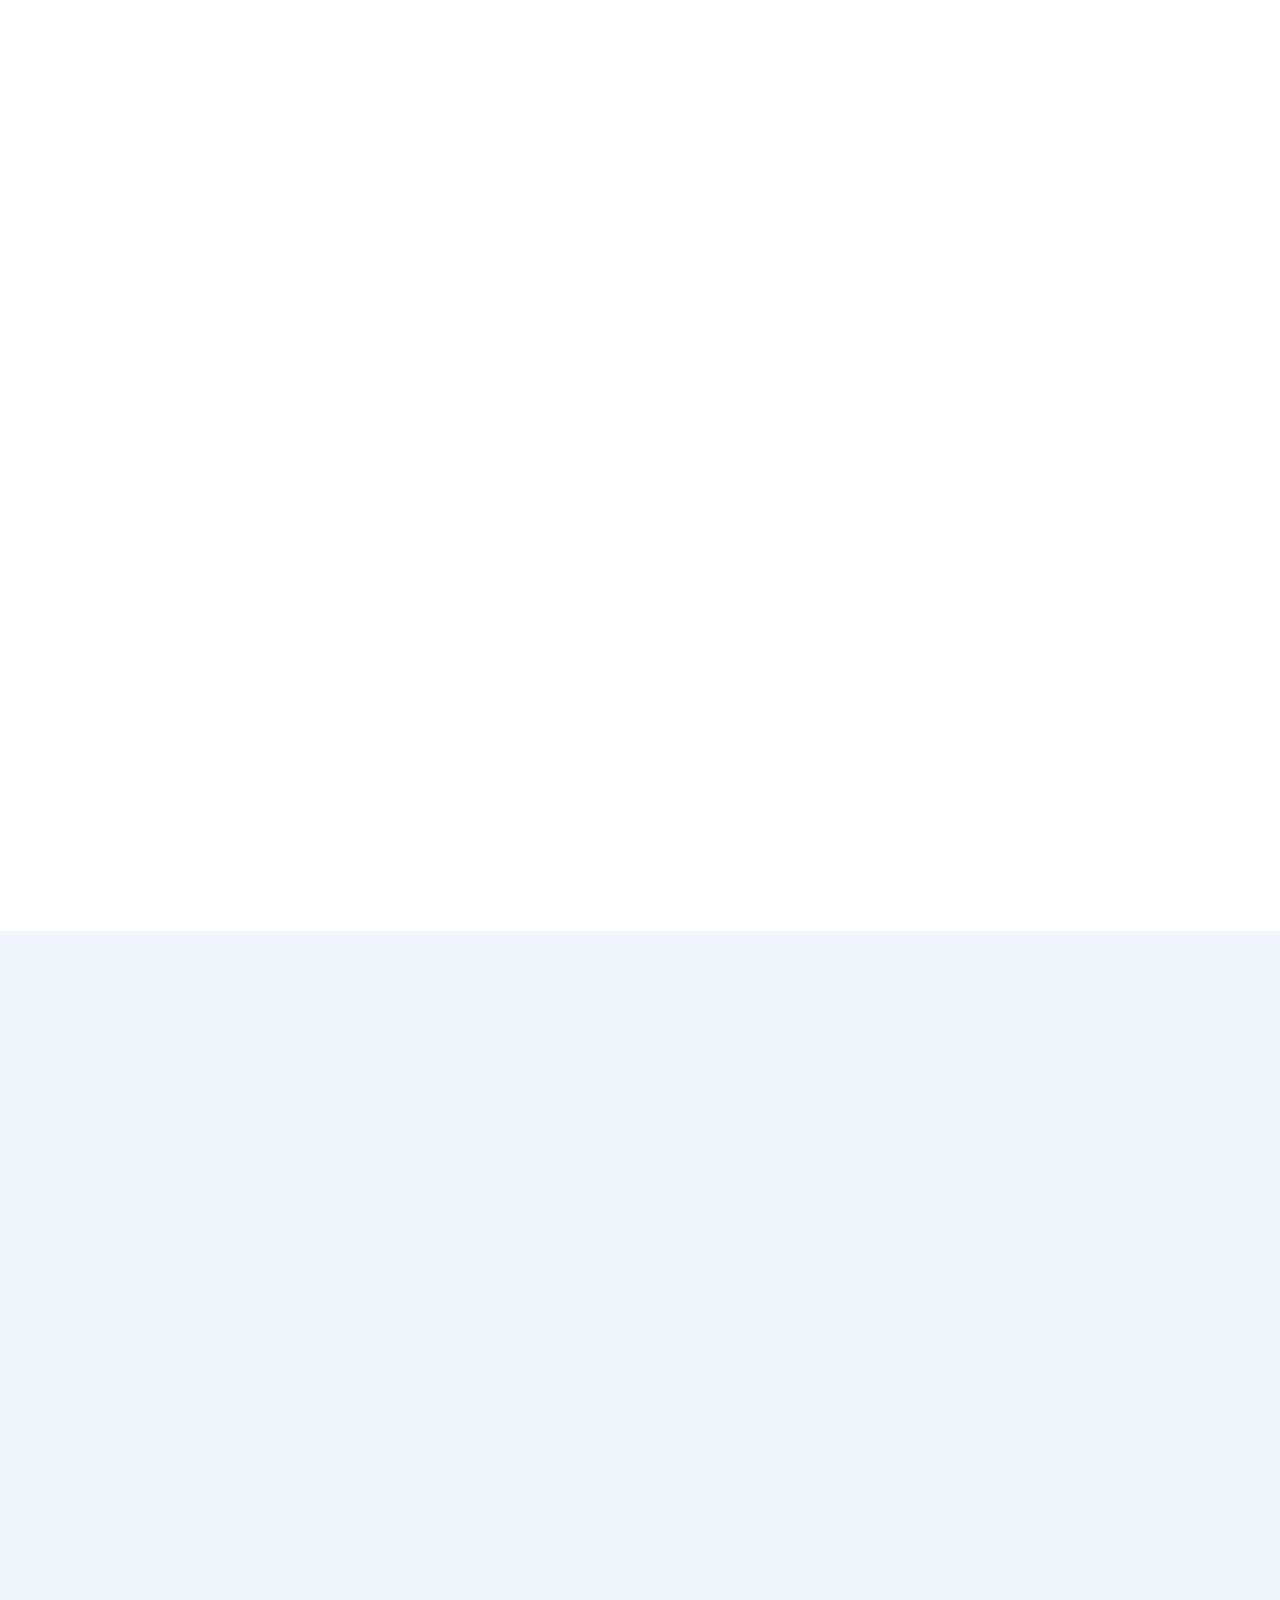
==== commit 662343e5: "Modern UI pass: motion system, custom graphics, faster loading Visual and interaction - New home her" ====
--- a/index.html
+++ b/index.html
@@ -15,12 +15,15 @@
   <meta property="og:image" content="https://images.unsplash.com/photo-1545324418-cc1a3fa10c00?auto=format&fit=crop&w=1600&q=80">
   <link rel="icon" href="https://propertyplusrealtors.com/logo.jpeg">
   <link rel="preconnect" href="https://fonts.googleapis.com"><link rel="preconnect" href="https://fonts.gstatic.com" crossorigin><link rel="preconnect" href="https://images.unsplash.com">
-  <link href="https://fonts.googleapis.com/css2?family=DM+Serif+Display&family=Manrope:wght@400;500;600;700;800&display=swap" rel="stylesheet">
+  <link rel="preload" as="style" href="https://fonts.googleapis.com/css2?family=DM+Serif+Display&family=Manrope:wght@400;600;700;800&display=swap" onload="this.onload=null;this.rel='stylesheet'">
+  <noscript><link rel="stylesheet" href="https://fonts.googleapis.com/css2?family=DM+Serif+Display&family=Manrope:wght@400;600;700;800&display=swap"></noscript>
+  <link rel="preload" as="image" href="https://images.unsplash.com/photo-1545324418-cc1a3fa10c00?auto=format&fit=crop&w=1200&q=80" imagesrcset="https://images.unsplash.com/photo-1545324418-cc1a3fa10c00?auto=format&fit=crop&w=480&q=75 480w, https://images.unsplash.com/photo-1545324418-cc1a3fa10c00?auto=format&fit=crop&w=800&q=75 800w, https://images.unsplash.com/photo-1545324418-cc1a3fa10c00?auto=format&fit=crop&w=1200&q=75 1200w, https://images.unsplash.com/photo-1545324418-cc1a3fa10c00?auto=format&fit=crop&w=1600&q=75 1600w" imagesizes="(max-width: 960px) 100vw, 50vw" fetchpriority="high">
   <link rel="stylesheet" href="assets/css/style.css">
   <script type="application/ld+json">{"@context":"https://schema.org","@type":"RealEstateAgent","name":"Asset Realty Group","alternateName":"ARG","url":"https://assetrealtygroup.in/","telephone":"+91-9217093330","email":"info@assetrealtygroup.in","image":"https://propertyplusrealtors.com/logo.jpeg","openingHours":"Mo-Su 09:30-19:30","address":{"@type":"PostalAddress","streetAddress":"Office No. T-39B, 3rd Floor, Galaxy Blue Sapphire Plaza","addressLocality":"Greater Noida West","addressRegion":"Uttar Pradesh","postalCode":"201306","addressCountry":"IN"},"areaServed":["Greater Noida West","Noida","Greater Noida","Ghaziabad","Delhi NCR"]}</script>
   <script src="assets/js/main.js" defer></script>
 </head>
 <body>
+  <div class="progress" aria-hidden="true"><span></span></div>
   <a class="skip" href="#main">Skip to content</a>
   <svg class="icons" xmlns="http://www.w3.org/2000/svg" aria-hidden="true">
 <symbol id="arrow" viewBox="0 0 24 24"><path d="M5 12h14M13 6l6 6-6 6"/></symbol>
@@ -53,6 +56,8 @@
 <symbol id="camera" viewBox="0 0 24 24"><path d="M4 8h3l2-3h6l2 3h3v11H4z"/><circle cx="12" cy="13" r="3.5"/></symbol>
 <symbol id="chat" viewBox="0 0 24 24"><path d="M4 5h16v11H9l-5 4V5z"/><path d="M8 10h8M8 13h5"/></symbol>
 <symbol id="tag" viewBox="0 0 24 24"><path d="M3 12V4h8l10 10-8 8L3 12z"/><circle cx="7.5" cy="8.5" r="1.5"/></symbol>
+<symbol id="arrow-up" viewBox="0 0 24 24"><path d="M12 19V5M6 11l6-6 6 6"/></symbol>
+<symbol id="quote" viewBox="0 0 24 24"><path d="M10 7H6a2 2 0 00-2 2v4h5v5H4M20 7h-4a2 2 0 00-2 2v4h5v5h-5"/></symbol>
 <symbol id="map" viewBox="0 0 24 24"><path d="M9 4L3 6v14l6-2 6 2 6-2V4l-6 2-6-2zM9 4v14M15 6v14"/></symbol>
 </svg>
   <div class="topbar"><div class="wrap">
@@ -76,12 +81,14 @@
 
   <main id="main">
 
-    <section class="hero"><div class="wrap hero-grid">
-      <div class="reveal">
-        <p class="eyebrow">Greater Noida West · Delhi NCR</p>
-        <h1>Find a home you can <em>trust</em>, not just like.</h1>
-        <p class="hero-lead">Every property we recommend is checked for title, approvals and fair pricing before you ever visit. Buy or sell across NCR with one local team handling the details.</p>
-        <form class="search" id="hero-search" action="buy.html" method="get" role="search" aria-label="Property search">
+    <section class="hero">
+      <div class="hero-bg" aria-hidden="true"><span class="blob b1"></span><span class="blob b2"></span><span class="blob b3"></span><span class="grid-dots"></span></div>
+      <div class="wrap hero-grid">
+      <div class="hero-copy">
+        <p class="eyebrow anim" style="--d:1"><span class="live-dot"></span>Greater Noida West · Delhi NCR</p>
+        <h1 class="anim" style="--d:2" aria-label="Find a home you can trust.">Find a home you can <span class="rotator" aria-hidden="true"><em data-words="trust|afford|love|grow into">trust</em></span><span aria-hidden="true">.</span></h1>
+        <p class="hero-lead anim" style="--d:3">Every property we recommend is checked for title, approvals and fair pricing before you ever visit. Buy or sell across NCR — or partner with us — with one local team handling the details.</p>
+        <form class="search anim" style="--d:4" id="hero-search" action="buy.html" method="get" role="search" aria-label="Property search">
           <div class="search-tabs" role="tablist">
             <button class="search-tab" type="button" role="tab" aria-selected="true" data-intent="buy" data-cta="Search">Buy</button>
             <button class="search-tab" type="button" role="tab" aria-selected="false" data-intent="sell" data-cta="Get valuation">Sell</button>
@@ -95,25 +102,29 @@
             <button class="btn btn-copper" type="submit"><svg class="icon" aria-hidden="true"><use href="#search"/></svg><span>Search</span></button>
           </div>
         </form>
-        <ul class="hero-checks"><li><svg class="icon" aria-hidden="true"><use href="#check"/></svg>Title &amp; RERA checked</li><li><svg class="icon" aria-hidden="true"><use href="#check"/></svg>No hidden charges</li><li><svg class="icon" aria-hidden="true"><use href="#check"/></svg>Support till registry</li></ul>
-      </div>
-      <div class="hero-media reveal">
-        <img src="https://images.unsplash.com/photo-1545324418-cc1a3fa10c00?auto=format&fit=crop&w=1200&q=80" alt="Modern residential towers surrounded by landscaped greens" width="1200" height="1320" fetchpriority="high">
-        <div class="float-card one"><span class="fc-icon"><svg class="icon" aria-hidden="true"><use href="#shield"/></svg></span><span><strong>ARG Verified</strong><span>Documents checked first</span></span></div>
-        <div class="float-card two"><span class="fc-icon"><svg class="icon" aria-hidden="true"><use href="#clock"/></svg></span><span><strong>Site visit in 24 hrs</strong><span>Any day of the week</span></span></div>
-      </div>
-    </div></section>
-
-    <section class="trust" aria-label="Our commitments"><div class="wrap trust-grid">
-      <div class="trust-item"><svg class="icon" aria-hidden="true"><use href="#shield"/></svg><div><strong>Verified first</strong><span>Paperwork reviewed before a listing is shared</span></div></div>
-      <div class="trust-item"><svg class="icon" aria-hidden="true"><use href="#tag"/></svg><div><strong>Transparent pricing</strong><span>Rates benchmarked against recent local deals</span></div></div>
-      <div class="trust-item"><svg class="icon" aria-hidden="true"><use href="#users"/></svg><div><strong>One advisor</strong><span>A single point of contact, start to finish</span></div></div>
-      <div class="trust-item"><svg class="icon" aria-hidden="true"><use href="#file"/></svg><div><strong>Paperwork handled</strong><span>Agreement and registry assistance</span></div></div>
-    </div></section>
+        <ul class="hero-checks anim" style="--d:5"><li><svg class="icon" aria-hidden="true"><use href="#check"/></svg>Title &amp; RERA checked</li><li><svg class="icon" aria-hidden="true"><use href="#check"/></svg>No hidden charges</li><li><svg class="icon" aria-hidden="true"><use href="#check"/></svg>Support till registry</li></ul>
+      </div>
+      <div class="hero-visual anim" style="--d:2" data-parallax>
+        <div class="hv-main" data-depth="8"><img src="https://images.unsplash.com/photo-1545324418-cc1a3fa10c00?auto=format&fit=crop&w=1200&q=80" srcset="https://images.unsplash.com/photo-1545324418-cc1a3fa10c00?auto=format&fit=crop&w=480&q=75 480w, https://images.unsplash.com/photo-1545324418-cc1a3fa10c00?auto=format&fit=crop&w=800&q=75 800w, https://images.unsplash.com/photo-1545324418-cc1a3fa10c00?auto=format&fit=crop&w=1200&q=75 1200w, https://images.unsplash.com/photo-1545324418-cc1a3fa10c00?auto=format&fit=crop&w=1600&q=75 1600w" sizes="(max-width: 960px) 100vw, 50vw" decoding="async" alt="Modern residential towers surrounded by landscaped greens" width="1200" height="1400" fetchpriority="high"></div>
+        <div class="hv-sub" data-depth="20"><img src="https://images.unsplash.com/photo-1600607687939-ce8a6c25118c?auto=format&fit=crop&w=600&q=80" srcset="https://images.unsplash.com/photo-1600607687939-ce8a6c25118c?auto=format&fit=crop&w=480&q=75 480w, https://images.unsplash.com/photo-1600607687939-ce8a6c25118c?auto=format&fit=crop&w=800&q=75 800w, https://images.unsplash.com/photo-1600607687939-ce8a6c25118c?auto=format&fit=crop&w=1200&q=75 1200w" sizes="(max-width: 700px) 100vw, (max-width: 1100px) 50vw, 33vw" decoding="async" alt="Bright, furnished living room in a verified apartment" width="600" height="600" loading="lazy"></div>
+        <div class="glass g1" data-depth="28"><span class="fc-icon"><svg class="icon" aria-hidden="true"><use href="#shield"/></svg></span><span><strong>ARG Verified</strong><span class="meter"><i></i></span><small>6 of 6 checks passed</small></span></div>
+        <div class="glass g2" data-depth="16"><span class="fc-icon c"><svg class="icon" aria-hidden="true"><use href="#clock"/></svg></span><span><strong>Site visit in 24 hrs</strong><small>Any day of the week</small></span></div>
+        <div class="glass g3" data-depth="24"><span class="avatars"><i>R</i><i>P</i><i>A</i></span><span><strong>Local advisors</strong><small>Open 7 days · 9:30–7:30</small></span></div>
+        <div class="spin-badge" data-depth="12" aria-hidden="true"><svg viewBox="0 0 120 120"><defs><path id="circ" d="M60 60m-46 0a46 46 0 1 1 92 0a46 46 0 1 1 -92 0"/></defs><text><textPath href="#circ">VERIFIED · TRANSPARENT · LOCAL · TRUSTED ·</textPath></text></svg><span><svg class="icon" aria-hidden="true"><use href="#home"/></svg></span></div>
+      </div>
+    </div></section>
+
+    <section class="stats" aria-label="ARG at a glance"><div class="wrap stats-grid" data-stagger>
+      <div class="stat reveal"><b><span data-count="6">6</span>-point</b><span>check on every property we list</span></div>
+      <div class="stat reveal"><b><span data-count="24">24</span> hrs</b><span>to schedule your site visit</span></div>
+      <div class="stat reveal"><b><span data-count="7">7</span> days</b><span>a week, 9:30 AM to 7:30 PM</span></div>
+      <div class="stat reveal"><b>₹<span data-count="0">0</span></b><span>hidden charges — everything in writing</span></div>
+    </div></section>
+    <div class="marquee" aria-hidden="true"><div class="marquee-track"><span><svg class="icon" aria-hidden="true"><use href="#pin"/></svg>Greater Noida West</span><span><svg class="icon" aria-hidden="true"><use href="#pin"/></svg>Gaur City</span><span><svg class="icon" aria-hidden="true"><use href="#pin"/></svg>Noida Sector 150</span><span><svg class="icon" aria-hidden="true"><use href="#pin"/></svg>Bisrakh</span><span><svg class="icon" aria-hidden="true"><use href="#pin"/></svg>Techzone 4</span><span><svg class="icon" aria-hidden="true"><use href="#pin"/></svg>Indirapuram</span><span><svg class="icon" aria-hidden="true"><use href="#pin"/></svg>Raj Nagar Extension</span><span><svg class="icon" aria-hidden="true"><use href="#pin"/></svg>Yamuna Expressway</span><span><svg class="icon" aria-hidden="true"><use href="#pin"/></svg>Greater Noida</span><span><svg class="icon" aria-hidden="true"><use href="#pin"/></svg>Sector 62</span><span><svg class="icon" aria-hidden="true"><use href="#pin"/></svg>Pratap Vihar</span><span><svg class="icon" aria-hidden="true"><use href="#pin"/></svg>Greater Noida West</span><span><svg class="icon" aria-hidden="true"><use href="#pin"/></svg>Gaur City</span><span><svg class="icon" aria-hidden="true"><use href="#pin"/></svg>Noida Sector 150</span><span><svg class="icon" aria-hidden="true"><use href="#pin"/></svg>Bisrakh</span><span><svg class="icon" aria-hidden="true"><use href="#pin"/></svg>Techzone 4</span><span><svg class="icon" aria-hidden="true"><use href="#pin"/></svg>Indirapuram</span><span><svg class="icon" aria-hidden="true"><use href="#pin"/></svg>Raj Nagar Extension</span><span><svg class="icon" aria-hidden="true"><use href="#pin"/></svg>Yamuna Expressway</span><span><svg class="icon" aria-hidden="true"><use href="#pin"/></svg>Greater Noida</span><span><svg class="icon" aria-hidden="true"><use href="#pin"/></svg>Sector 62</span><span><svg class="icon" aria-hidden="true"><use href="#pin"/></svg>Pratap Vihar</span></div></div>
 
     <section class="section"><div class="wrap">
       <div class="section-head reveal"><p class="eyebrow">How can we help?</p><h2>Buy, sell or partner. <em>One honest team.</em></h2><p>Whether you're moving in, moving on or growing your business, you get the same thing from us: clear information and someone who answers the phone.</p></div>
-      <div class="paths three">
+      <div class="paths three" data-stagger>
         <article class="path reveal"><span class="path-tag">For buyers</span><h3>Buy with every question answered</h3><p>Skip the guesswork of scattered listings. We shortlist homes that fit your budget and life, and tell you what we found when we checked them.</p>
           <ul><li><svg class="icon" aria-hidden="true"><use href="#check"/></svg>Shortlists built around your commute, schools and budget</li><li><svg class="icon" aria-hidden="true"><use href="#check"/></svg>Title, approvals and dues reviewed before your visit</li><li><svg class="icon" aria-hidden="true"><use href="#check"/></svg>Price negotiation backed by local deal data</li><li><svg class="icon" aria-hidden="true"><use href="#check"/></svg>A real person with you through agreement and registry</li></ul>
           <a class="btn btn-dark" href="buy.html">Browse verified homes <svg class="icon" aria-hidden="true"><use href="#arrow"/></svg></a></article>
@@ -141,12 +152,12 @@
 
     <section class="section bg-dark on-dark"><div class="wrap verify-grid">
       <div class="verify-media reveal">
-        <img src="https://images.unsplash.com/photo-1560520653-9e0e4c89eb11?auto=format&fit=crop&w=1000&q=80" alt="A model house on property plans under a magnifying glass" width="1000" height="1050" loading="lazy">
-        <div class="verify-badge"><strong>6-point</strong><span>check on every property</span></div>
+        <img src="https://images.unsplash.com/photo-1560520653-9e0e4c89eb11?auto=format&fit=crop&w=1000&q=80" srcset="https://images.unsplash.com/photo-1560520653-9e0e4c89eb11?auto=format&fit=crop&w=480&q=75 480w, https://images.unsplash.com/photo-1560520653-9e0e4c89eb11?auto=format&fit=crop&w=800&q=75 800w, https://images.unsplash.com/photo-1560520653-9e0e4c89eb11?auto=format&fit=crop&w=1200&q=75 1200w" sizes="(max-width: 960px) 100vw, 50vw" decoding="async" alt="A model house on property plans under a magnifying glass" width="1000" height="1050" loading="lazy">
+        <div class="verify-badge"><svg class="ring" viewBox="0 0 64 64" aria-hidden="true"><circle class="ring-bg" cx="32" cy="32" r="27"/><circle class="ring-fg" cx="32" cy="32" r="27" pathLength="1"/></svg><div><strong><span data-count="6">6</span>/6</strong><span>checks on every property</span></div></div>
       </div>
       <div class="reveal">
         <div class="section-head"><p class="eyebrow">The ARG Verified check</p><h2>We do the homework <em>before</em> you visit.</h2><p>A beautiful sample flat tells you nothing about the paperwork behind it. Here's what our team reviews before a property earns the ARG Verified tag.</p></div>
-        <ul class="checks">
+        <ul class="checks" data-stagger>
           <li class="check"><svg class="icon" aria-hidden="true"><use href="#file"/></svg><div><h3>Ownership &amp; title</h3><p>Sale deed and chain of ownership matched with the seller.</p></div></li>
           <li class="check"><svg class="icon" aria-hidden="true"><use href="#shield"/></svg><div><h3>RERA &amp; approvals</h3><p>Project registration, sanctioned plan and OC/CC status.</p></div></li>
           <li class="check"><svg class="icon" aria-hidden="true"><use href="#rupee"/></svg><div><h3>Dues &amp; encumbrances</h3><p>Pending maintenance, loans or liens flagged early.</p></div></li>
@@ -159,7 +170,7 @@
 
     <section class="section"><div class="wrap">
       <div class="section-head center reveal"><p class="eyebrow">How it works</p><h2>From first call to <em>keys in hand</em></h2><p>A straightforward process with no surprises along the way.</p></div>
-      <ol class="steps">
+      <ol class="steps" data-stagger>
         <li class="step reveal"><h3>Tell us what you need</h3><p>A short call about budget, location, timeline and must-haves. It takes about ten minutes.</p></li>
         <li class="step reveal"><h3>Get a verified shortlist</h3><p>Options that pass our checks, with honest pros and cons for each one.</p></li>
         <li class="step reveal"><h3>Visit and decide</h3><p>Site visits on your schedule, plus help negotiating the best price.</p></li>
@@ -169,12 +180,12 @@
 
     <section class="section bg-paper"><div class="wrap">
       <div class="section-head reveal"><p class="eyebrow">Where we work</p><h2>Local knowledge across <em>NCR's growth corridors</em></h2><p>We focus on a handful of markets and know them well — down to which towers get the evening sun.</p></div>
-      <div class="areas">
-        <a class="area big reveal" href="buy.html?loc=Greater+Noida+West"><img src="https://images.unsplash.com/photo-1460317442991-0ec209397118?auto=format&fit=crop&w=1000&q=80" alt="" loading="lazy"><h3>Greater Noida West</h3><p>Our home turf. Large gated societies, value pricing and fast-improving metro connectivity.</p><span class="link">View homes <svg class="icon" aria-hidden="true"><use href="#arrow"/></svg></span></a>
-        <a class="area reveal" href="buy.html?loc=Noida"><img src="https://images.unsplash.com/photo-1574362848149-11496d93a7c7?auto=format&fit=crop&w=700&q=80" alt="" loading="lazy"><h3>Noida</h3><p>Established sectors close to offices and the expressway.</p></a>
-        <a class="area reveal" href="buy.html?loc=Greater+Noida"><img src="https://images.unsplash.com/photo-1600596542815-ffad4c1539a9?auto=format&fit=crop&w=700&q=80" alt="" loading="lazy"><h3>Greater Noida</h3><p>Wide roads, villas and plots near the Yamuna Expressway.</p></a>
-        <a class="area reveal" href="buy.html?loc=Ghaziabad"><img src="https://images.unsplash.com/photo-1515263487990-61b07816b324?auto=format&fit=crop&w=700&q=80" alt="" loading="lazy"><h3>Ghaziabad</h3><p>Indirapuram to Raj Nagar Extension, well linked to Delhi.</p></a>
-        <a class="area reveal" href="buy.html?type=Commercial"><img src="https://images.unsplash.com/photo-1486406146926-c627a92ad1ab?auto=format&fit=crop&w=700&q=80" alt="" loading="lazy"><h3>Commercial hubs</h3><p>Offices and retail in Techzone 4, Sector 62 and Sector 132.</p></a>
+      <div class="areas" data-stagger>
+        <a class="area big reveal" href="buy.html?loc=Greater+Noida+West"><img src="https://images.unsplash.com/photo-1460317442991-0ec209397118?auto=format&fit=crop&w=1000&q=80" srcset="https://images.unsplash.com/photo-1460317442991-0ec209397118?auto=format&fit=crop&w=480&q=75 480w, https://images.unsplash.com/photo-1460317442991-0ec209397118?auto=format&fit=crop&w=800&q=75 800w, https://images.unsplash.com/photo-1460317442991-0ec209397118?auto=format&fit=crop&w=1200&q=75 1200w" sizes="(max-width: 960px) 100vw, 50vw" decoding="async" alt="" loading="lazy"><h3>Greater Noida West</h3><p>Our home turf. Large gated societies, value pricing and fast-improving metro connectivity.</p><span class="link">View homes <svg class="icon" aria-hidden="true"><use href="#arrow"/></svg></span></a>
+        <a class="area reveal" href="buy.html?loc=Noida"><img src="https://images.unsplash.com/photo-1574362848149-11496d93a7c7?auto=format&fit=crop&w=700&q=80" srcset="https://images.unsplash.com/photo-1574362848149-11496d93a7c7?auto=format&fit=crop&w=480&q=75 480w, https://images.unsplash.com/photo-1574362848149-11496d93a7c7?auto=format&fit=crop&w=800&q=75 800w, https://images.unsplash.com/photo-1574362848149-11496d93a7c7?auto=format&fit=crop&w=1200&q=75 1200w" sizes="(max-width: 700px) 100vw, (max-width: 1100px) 50vw, 33vw" decoding="async" alt="" loading="lazy"><h3>Noida</h3><p>Established sectors close to offices and the expressway.</p></a>
+        <a class="area reveal" href="buy.html?loc=Greater+Noida"><img src="https://images.unsplash.com/photo-1600596542815-ffad4c1539a9?auto=format&fit=crop&w=700&q=80" srcset="https://images.unsplash.com/photo-1600596542815-ffad4c1539a9?auto=format&fit=crop&w=480&q=75 480w, https://images.unsplash.com/photo-1600596542815-ffad4c1539a9?auto=format&fit=crop&w=800&q=75 800w, https://images.unsplash.com/photo-1600596542815-ffad4c1539a9?auto=format&fit=crop&w=1200&q=75 1200w" sizes="(max-width: 700px) 100vw, (max-width: 1100px) 50vw, 33vw" decoding="async" alt="" loading="lazy"><h3>Greater Noida</h3><p>Wide roads, villas and plots near the Yamuna Expressway.</p></a>
+        <a class="area reveal" href="buy.html?loc=Ghaziabad"><img src="https://images.unsplash.com/photo-1515263487990-61b07816b324?auto=format&fit=crop&w=700&q=80" srcset="https://images.unsplash.com/photo-1515263487990-61b07816b324?auto=format&fit=crop&w=480&q=75 480w, https://images.unsplash.com/photo-1515263487990-61b07816b324?auto=format&fit=crop&w=800&q=75 800w, https://images.unsplash.com/photo-1515263487990-61b07816b324?auto=format&fit=crop&w=1200&q=75 1200w" sizes="(max-width: 700px) 100vw, (max-width: 1100px) 50vw, 33vw" decoding="async" alt="" loading="lazy"><h3>Ghaziabad</h3><p>Indirapuram to Raj Nagar Extension, well linked to Delhi.</p></a>
+        <a class="area reveal" href="buy.html?type=Commercial"><img src="https://images.unsplash.com/photo-1486406146926-c627a92ad1ab?auto=format&fit=crop&w=700&q=80" srcset="https://images.unsplash.com/photo-1486406146926-c627a92ad1ab?auto=format&fit=crop&w=480&q=75 480w, https://images.unsplash.com/photo-1486406146926-c627a92ad1ab?auto=format&fit=crop&w=800&q=75 800w, https://images.unsplash.com/photo-1486406146926-c627a92ad1ab?auto=format&fit=crop&w=1200&q=75 1200w" sizes="(max-width: 700px) 100vw, (max-width: 1100px) 50vw, 33vw" decoding="async" alt="" loading="lazy"><h3>Commercial hubs</h3><p>Offices and retail in Techzone 4, Sector 62 and Sector 132.</p></a>
       </div>
       <div class="chips reveal"><span class="chip"><svg class="icon" aria-hidden="true"><use href="#pin"/></svg>Gaur City</span><span class="chip"><svg class="icon" aria-hidden="true"><use href="#pin"/></svg>Bisrakh</span><span class="chip"><svg class="icon" aria-hidden="true"><use href="#pin"/></svg>Techzone 4</span><span class="chip"><svg class="icon" aria-hidden="true"><use href="#pin"/></svg>Sector 1–16 GN West</span><span class="chip"><svg class="icon" aria-hidden="true"><use href="#pin"/></svg>Pratap Vihar</span><span class="chip"><svg class="icon" aria-hidden="true"><use href="#pin"/></svg>Yamuna Expressway</span><span class="chip"><svg class="icon" aria-hidden="true"><use href="#pin"/></svg>Indirapuram</span><span class="chip"><svg class="icon" aria-hidden="true"><use href="#pin"/></svg>Sector 150</span></div>
     </div></section>
@@ -195,20 +206,21 @@
 
     <section class="section"><div class="wrap">
       <div class="section-head center reveal"><p class="eyebrow">Client stories</p><h2>Moves made with <em>confidence</em></h2><p>A few words from people we've helped buy and sell across NCR.</p></div>
-      <div class="quotes">
-        <figure class="quote reveal"><div class="stars" aria-label="Rated 5 out of 5">★★★★★</div><blockquote>“Buying our first flat felt overwhelming until ARG walked us through every document. They pointed out details we'd never have thought to check, and the registry day was completely smooth.”</blockquote><figcaption><span class="avatar">R</span><span><strong>Rahul Sharma</strong><small>First-time buyer · Greater Noida West</small></span></figcaption></figure>
-        <figure class="quote reveal"><div class="stars" aria-label="Rated 5 out of 5">★★★★★</div><blockquote>“They priced my apartment using actual recent deals in my society, not guesswork. Serious buyers only, no endless calls — and the paperwork was handled before I even asked.”</blockquote><figcaption><span class="avatar">P</span><span><strong>Priya Verma</strong><small>Sold a 3 BHK · Noida</small></span></figcaption></figure>
-        <figure class="quote reveal"><div class="stars" aria-label="Rated 5 out of 5">★★★★★</div><blockquote>“We'd seen dozens of flats online that didn't match their photos. ARG only showed us homes they'd already inspected, and they were upfront about which ones had issues. It saved us weeks.”</blockquote><figcaption><span class="avatar">A</span><span><strong>Amit Gupta</strong><small>Bought a 3 BHK · Ghaziabad</small></span></figcaption></figure>
+      <div class="quotes" data-stagger>
+        <figure class="quote reveal"><svg class="icon quote-mark" aria-hidden="true"><use href="#quote"/></svg><div class="stars" aria-label="Rated 5 out of 5">★★★★★</div><blockquote>“Buying our first flat felt overwhelming until ARG walked us through every document. They pointed out details we'd never have thought to check, and the registry day was completely smooth.”</blockquote><figcaption><span class="avatar">R</span><span><strong>Rahul Sharma</strong><small>First-time buyer · Greater Noida West</small></span></figcaption></figure>
+        <figure class="quote reveal"><svg class="icon quote-mark" aria-hidden="true"><use href="#quote"/></svg><div class="stars" aria-label="Rated 5 out of 5">★★★★★</div><blockquote>“They priced my apartment using actual recent deals in my society, not guesswork. Serious buyers only, no endless calls — and the paperwork was handled before I even asked.”</blockquote><figcaption><span class="avatar">P</span><span><strong>Priya Verma</strong><small>Sold a 3 BHK · Noida</small></span></figcaption></figure>
+        <figure class="quote reveal"><svg class="icon quote-mark" aria-hidden="true"><use href="#quote"/></svg><div class="stars" aria-label="Rated 5 out of 5">★★★★★</div><blockquote>“We'd seen dozens of flats online that didn't match their photos. ARG only showed us homes they'd already inspected, and they were upfront about which ones had issues. It saved us weeks.”</blockquote><figcaption><span class="avatar">A</span><span><strong>Amit Gupta</strong><small>Bought a 3 BHK · Ghaziabad</small></span></figcaption></figure>
       </div>
     </div></section>
 
     <section class="section bg-paper" id="faq"><div class="wrap faq-grid">
       <div class="faq-side reveal"><p class="eyebrow">Good questions</p><h2>Things people <em>often ask</em></h2><p>Can't find your answer? Our advisors are happy to help — call or WhatsApp any day of the week.</p><a class="btn btn-dark" href="contact.html">Ask us anything <svg class="icon" aria-hidden="true"><use href="#arrow"/></svg></a></div>
-      <div class="faq-list reveal"><details class="faq" open><summary>What does “ARG Verified” mean?</summary><p>It means our team has reviewed the property's ownership documents, RERA registration and approvals, checked for pending dues, inspected the unit in person and compared its price with recent nearby deals. We share what we find — including any concerns — before you decide.</p></details><details class="faq"><summary>Do you charge buyers a fee?</summary><p>Our fee structure is shared upfront in writing before any work begins, so there are no surprises later. Call us and we'll explain it for your specific requirement.</p></details><details class="faq"><summary>Which areas do you cover?</summary><p>We focus on Greater Noida West, Noida, Greater Noida and Ghaziabad, including Gaur City, Bisrakh, Techzone 4, Indirapuram, Raj Nagar Extension and the Yamuna Expressway belt.</p></details><details class="faq"><summary>Can you help with resale and new projects?</summary><p>Yes. We work with resale homes, ready-to-move units and selected under-construction projects, as well as commercial spaces and plots.</p></details><details class="faq"><summary>I'm a broker or developer. Can I work with ARG?</summary><p>Yes. We partner with brokers, channel partners, developers and referral partners. Visit our Partner page or call us to get started.</p></details><details class="faq"><summary>How quickly can I visit a property?</summary><p>In most cases we can arrange a site visit within 24 hours, seven days a week, at a time that suits you.</p></details></div>
+      <div class="faq-list reveal" data-stagger><details class="faq" open><summary>What does “ARG Verified” mean?</summary><p>It means our team has reviewed the property's ownership documents, RERA registration and approvals, checked for pending dues, inspected the unit in person and compared its price with recent nearby deals. We share what we find — including any concerns — before you decide.</p></details><details class="faq"><summary>Do you charge buyers a fee?</summary><p>Our fee structure is shared upfront in writing before any work begins, so there are no surprises later. Call us and we'll explain it for your specific requirement.</p></details><details class="faq"><summary>Which areas do you cover?</summary><p>We focus on Greater Noida West, Noida, Greater Noida and Ghaziabad, including Gaur City, Bisrakh, Techzone 4, Indirapuram, Raj Nagar Extension and the Yamuna Expressway belt.</p></details><details class="faq"><summary>Can you help with resale and new projects?</summary><p>Yes. We work with resale homes, ready-to-move units and selected under-construction projects, as well as commercial spaces and plots.</p></details><details class="faq"><summary>I'm a broker or developer. Can I work with ARG?</summary><p>Yes. We partner with brokers, channel partners, developers and referral partners. Visit our Partner page or call us to get started.</p></details><details class="faq"><summary>How quickly can I visit a property?</summary><p>In most cases we can arrange a site visit within 24 hours, seven days a week, at a time that suits you.</p></details></div>
     </div></section>
   </main>
 
   <footer class="site-footer">
+    <svg class="skyline sky-footer" viewBox="0 0 1440 150" preserveAspectRatio="xMidYMax slice" aria-hidden="true" focusable="false"><path class="sky-outline" pathLength="1" d="M0 150 V62 H62 V147 V118 H82 V102 H86 V118 H106 V136 V103 H195 V142 V85 H249 V137 V74 H296 V149 V74 H379 V146 V123 H468 V142 V72 H536 V139 V108 H619 V149 V37 H670 V148 V115 H755 V147 V24 H820 V144 V45 H905 V145 V26 H963 V149 V93 H1028 V147 V79 H1109 V147 V18 H1184 V145 V34 H1275 V142 V55 H1313 V146 V69 H1362 V143 V73 H1440 V138 V150"/><path class="sky-windows" d="M51 74h5M9 90h5M51 90h5M9 106h5M9 122h5M37 122h5M115 115h5M157 115h5M171 131h5M218 97h5M218 113h5M204 129h5M218 129h5M272 86h5M258 102h5M272 102h5M319 86h5M361 86h5M305 102h5M319 102h5M333 102h5M347 102h5M361 102h5M305 118h5M319 118h5M333 134h5M347 134h5M416 135h5M444 135h5M477 84h5M477 100h5M491 100h5M505 100h5M519 100h5M491 116h5M519 132h5M642 49h5M656 81h5M642 97h5M628 113h5M642 113h5M656 113h5M707 127h5M778 36h5M792 36h5M764 52h5M778 52h5M806 52h5M764 68h5M806 68h5M764 84h5M778 84h5M806 84h5M764 100h5M778 100h5M764 116h5M778 116h5M792 116h5M764 132h5M778 132h5M843 57h5M857 57h5M885 57h5M829 89h5M829 105h5M857 105h5M885 105h5M829 121h5M857 121h5M942 70h5M928 86h5M942 86h5M914 134h5M928 134h5M972 105h5M1014 105h5M972 121h5M986 121h5M1014 121h5M1051 91h5M1065 91h5M1079 91h5M1079 107h5M1093 107h5M1037 123h5M1051 123h5M1079 123h5M1132 30h5M1146 30h5M1132 46h5M1146 46h5M1132 62h5M1146 78h5M1160 78h5M1118 94h5M1146 94h5M1132 110h5M1207 62h5M1235 62h5M1249 62h5M1263 78h5M1249 94h5M1263 94h5M1193 110h5M1235 110h5M1249 110h5M1263 110h5M1193 126h5M1207 126h5M1221 126h5M1263 126h5M1284 67h5M1298 67h5M1298 83h5M1284 99h5M1322 81h5M1371 85h5M1399 85h5M1371 101h5M1399 101h5M1371 117h5M1371 133h5M1385 133h5M1413 133h5"/></svg>
     <div class="wrap footer-cta">
       <div><h2>Have a property question? Ask a local.</h2><p>Speak to an ARG advisor today — no obligation, no pressure.</p></div>
       <div class="banner-actions"><a class="btn btn-copper" href="tel:+919217093330"><svg class="icon" aria-hidden="true"><use href="#phone"/></svg>Call +91 92170 93330</a><a class="btn btn-light" href="https://wa.me/919217093330?text=Hi%20ARG%2C%20I%20have%20a%20property%20question." target="_blank" rel="noopener"><svg class="icon" aria-hidden="true"><use href="#wa"/></svg>WhatsApp us</a></div>
@@ -231,6 +243,8 @@
   </footer>
 
   <a class="float-wa" href="https://wa.me/919217093330?text=Hi%20ARG%2C%20I'd%20like%20to%20talk%20about%20a%20property." target="_blank" rel="noopener" aria-label="Chat with us on WhatsApp"><svg class="icon" aria-hidden="true"><use href="#wa"/></svg></a>
+  <button class="to-top" type="button" aria-label="Back to top"><svg class="to-top-ring" viewBox="0 0 48 48" aria-hidden="true"><circle cx="24" cy="24" r="22" pathLength="1"/></svg><svg class="icon" aria-hidden="true"><use href="#arrow-up"/></svg></button>
+  <div class="toast" role="status" aria-live="polite"></div>
   <div class="mobile-bar"><a class="btn btn-dark" href="tel:+919217093330"><svg class="icon" aria-hidden="true"><use href="#phone"/></svg>Call</a><a class="btn btn-wa" href="https://wa.me/919217093330?text=Hi%20ARG%2C%20I'd%20like%20to%20talk%20about%20a%20property." target="_blank" rel="noopener"><svg class="icon" aria-hidden="true"><use href="#wa"/></svg>WhatsApp</a></div>
 </body>
 </html>
--- a/assets/css/style.css
+++ b/assets/css/style.css
@@ -124,25 +124,6 @@
 .head-row { display: flex; align-items: flex-end; justify-content: space-between; gap: 24px; margin-bottom: clamp(28px, 4vw, 44px); }
 .head-row .section-head { margin-bottom: 0; }
 
-/* ---------- Hero (home) ---------- */
-.hero { position: relative; overflow: hidden; background: linear-gradient(180deg, var(--paper), #fff); }
-.hero-grid { display: grid; grid-template-columns: 1.05fr .95fr; align-items: center; gap: clamp(28px, 5vw, 64px); padding-block: clamp(40px, 6vw, 80px) clamp(48px, 7vw, 96px); }
-.hero h1 { font-size: clamp(42px, 6vw, 72px); color: var(--slate); }
-.hero-lead { max-width: 560px; margin-top: 20px; color: var(--muted); font-size: clamp(16px, 1.6vw, 18.5px); }
-.hero-checks { display: flex; flex-wrap: wrap; gap: 10px 22px; margin: 26px 0 0; padding: 0; list-style: none; color: var(--slate); font-size: 14.5px; font-weight: 700; }
-.hero-checks li { display: flex; align-items: center; gap: 8px; }
-.hero-checks .icon { width: 20px; height: 20px; padding: 3px; border-radius: 50%; background: var(--copper); color: #fff; stroke-width: 2.6; }
-.hero-media { position: relative; }
-.hero-media > img { width: 100%; aspect-ratio: 4 / 4.4; object-fit: cover; border-radius: 28px 28px 28px 120px; box-shadow: var(--shadow); }
-.float-card { position: absolute; display: flex; align-items: center; gap: 12px; padding: 14px 16px; border-radius: 14px; background: #fff; box-shadow: var(--shadow); font-size: 13.5px; line-height: 1.35; animation: bob 6s ease-in-out infinite; }
-.float-card strong { display: block; color: var(--slate); font-size: 15px; }
-.float-card span { color: var(--muted); }
-.float-card .fc-icon { width: 42px; height: 42px; display: grid; place-items: center; border-radius: 12px; background: var(--soft); color: var(--steel); }
-.float-card.one { top: 8%; left: -6%; }
-.float-card.two { right: -4%; bottom: 10%; animation-delay: -3s; }
-.float-card.two .fc-icon { background: #fbe9df; color: var(--copper); }
-@keyframes bob { 50% { transform: translateY(-8px); } }
-
 /* Search panel */
 .search { margin-top: 32px; max-width: 620px; border-radius: 20px; background: #fff; box-shadow: var(--shadow); border: 1px solid var(--line); }
 .search-tabs { display: flex; gap: 4px; padding: 8px 8px 0; border-bottom: 1px solid var(--line); overflow-x: auto; scrollbar-width: none; }
@@ -155,15 +136,6 @@
 .search-field label { color: var(--muted); font-size: 11.5px; font-weight: 800; letter-spacing: .08em; text-transform: uppercase; }
 .search-field select { width: 100%; padding: 2px 0; border: 0; background: transparent; color: var(--slate); font-weight: 700; font-size: 15px; outline: none; cursor: pointer; }
 .search-body .btn { height: 100%; min-height: 58px; border-radius: 12px; }
-
-/* ---------- Trust strip ---------- */
-.trust { border-block: 1px solid var(--line); background: #fff; }
-.trust-grid { display: grid; grid-template-columns: repeat(4, 1fr); }
-.trust-item { display: flex; align-items: center; gap: 14px; padding: 24px 20px; border-right: 1px solid var(--line); }
-.trust-item:last-child { border-right: 0; }
-.trust-item .icon { width: 46px; height: 46px; padding: 11px; border-radius: 14px; background: var(--soft); color: var(--steel); }
-.trust-item strong { display: block; color: var(--slate); font-size: 16px; line-height: 1.3; }
-.trust-item span { color: var(--muted); font-size: 13.5px; line-height: 1.4; }
 
 /* ---------- Path cards (buy / sell) ---------- */
 .paths { display: grid; grid-template-columns: 1fr 1fr; gap: 24px; }
@@ -217,22 +189,11 @@
 .verify-grid { display: grid; grid-template-columns: .9fr 1.1fr; gap: clamp(32px, 6vw, 80px); align-items: center; }
 .verify-media { position: relative; }
 .verify-media img { width: 100%; aspect-ratio: 1 / 1.05; object-fit: cover; border-radius: 24px; }
-.verify-badge { position: absolute; right: -16px; bottom: 28px; display: grid; gap: 2px; padding: 18px 22px; border-radius: 18px; background: var(--copper); color: #fff; box-shadow: var(--shadow); }
-.verify-badge strong { font: 34px/1 var(--serif); }
-.verify-badge span { font-size: 13px; font-weight: 700; opacity: .92; }
 .checks { display: grid; grid-template-columns: 1fr 1fr; gap: 14px; margin: 0; padding: 0; list-style: none; }
 .check { display: grid; grid-template-columns: 44px 1fr; gap: 14px; padding: 18px; border-radius: 14px; background: rgba(255,255,255,.06); border: 1px solid var(--line-dark); }
 .check .icon { width: 44px; height: 44px; padding: 11px; border-radius: 12px; background: rgba(52,127,176,.22); color: #9ccbea; }
 .check h3 { font-size: 16.5px; }
 .check p { margin-top: 4px; color: #c3d1dc; font-size: 14px; line-height: 1.55; }
-
-/* ---------- Steps ---------- */
-.steps { display: grid; grid-template-columns: repeat(4, 1fr); gap: 22px; margin: 0; padding: 0; list-style: none; counter-reset: step; }
-.step { position: relative; padding: 28px 24px; border-radius: var(--radius); background: #fff; border: 1px solid var(--line); counter-increment: step; }
-.step::before { content: "0" counter(step); display: block; margin-bottom: 18px; color: var(--copper); font: 38px/1 var(--serif); }
-.step:not(:last-child)::after { content: ""; position: absolute; top: 46px; right: -16px; width: 10px; height: 10px; border-top: 2px solid var(--pale); border-right: 2px solid var(--pale); transform: rotate(45deg); }
-.step h3 { font-size: 18px; }
-.step p { margin-top: 8px; color: var(--muted); font-size: 14.5px; }
 
 /* ---------- Feature grid ---------- */
 .features { display: grid; grid-template-columns: repeat(3, 1fr); gap: 22px; }
@@ -423,9 +384,6 @@
 .float-wa .icon { width: 28px; height: 28px; }
 .mobile-bar { display: none; }
 
-/* ---------- Reveal ---------- */
-.js .reveal { opacity: 0; transform: translateY(22px); transition: opacity .7s ease, transform .7s ease; }
-.js .reveal.in { opacity: 1; transform: none; }
 
 /* ---------- Responsive ---------- */
 @media (max-width: 1100px) {
@@ -436,6 +394,7 @@
 }
 
 @media (max-width: 960px) {
+  .page-hero-grid, .verify-grid, .split, .faq-grid, .contact-grid { grid-template-columns: 1fr; }
   .topbar-links .hide-sm { display: none; }
   .menu-btn { display: grid; }
   .nav { position: fixed; inset: 76px 0 auto 0; flex-direction: column; align-items: stretch; gap: 0; max-height: calc(100dvh - 76px); overflow-y: auto; padding: 8px var(--gutter) 24px; background: #fff; border-bottom: 1px solid var(--line); box-shadow: var(--shadow); transform: translateY(-8px); opacity: 0; visibility: hidden; transition: .25s; }
@@ -447,18 +406,8 @@
   .nav-actions { flex-direction: column; align-items: stretch; margin-top: 18px; }
   .nav-phone { justify-content: center; padding: 8px; }
   .nav-phone span { display: inline; }
-  .hero-grid, .page-hero-grid, .verify-grid, .split, .faq-grid, .contact-grid { grid-template-columns: 1fr; }
-  .hero-media { max-width: 560px; }
-  .hero-media > img { aspect-ratio: 4 / 3.2; border-radius: 24px 24px 24px 80px; }
-  .float-card.one { left: 12px; }
-  .float-card.two { right: 12px; }
   .search { max-width: none; }
-  .trust-grid { grid-template-columns: 1fr 1fr; }
-  .trust-item:nth-child(2) { border-right: 0; }
-  .trust-item:nth-child(-n+2) { border-bottom: 1px solid var(--line); }
   .paths, .paths.three { grid-template-columns: 1fr; }
-  .steps { grid-template-columns: 1fr 1fr; }
-  .step:nth-child(2)::after { display: none; }
   .features { grid-template-columns: 1fr 1fr; }
   .areas { grid-template-columns: 1fr 1fr; grid-auto-rows: 200px; }
   .quotes { grid-template-columns: 1fr; }
@@ -481,24 +430,12 @@
   .brand-text strong { font-size: 17px; }
   .brand-text small { font-size: 9px; letter-spacing: .12em; }
   html { scroll-padding-top: 80px; }
-  .hero-checks { gap: 10px 16px; font-size: 13.5px; }
   .search-body { grid-template-columns: 1fr 1fr; }
   .search-body .search-field:first-child { grid-column: 1 / -1; }
   .search-body .btn { grid-column: 1 / -1; min-height: 52px; }
-  .float-card { padding: 10px 12px; font-size: 12px; }
-  .float-card strong { font-size: 13.5px; }
-  .float-card .fc-icon { width: 34px; height: 34px; }
-  .float-card.one { top: 12px; }
-  .float-card.two { bottom: 12px; }
-  .trust-item { flex-direction: column; align-items: flex-start; gap: 10px; padding: 18px 14px; }
-  .trust-item .icon { width: 40px; height: 40px; padding: 9px; }
   .head-row { flex-direction: column; align-items: flex-start; }
   .listing-grid, .listing-grid.three { grid-template-columns: 1fr; }
   .checks { grid-template-columns: 1fr; }
-  .verify-badge { right: 12px; bottom: 12px; padding: 14px 16px; }
-  .verify-badge strong { font-size: 28px; }
-  .steps { grid-template-columns: 1fr; }
-  .step::after { display: none; }
   .features, .features.four { grid-template-columns: 1fr; }
   .feature { padding: 22px; }
   .areas { grid-template-columns: 1fr; grid-auto-rows: 180px; }
@@ -521,6 +458,278 @@
   .mobile-bar .btn { min-height: 48px; font-size: 15px; }
 }
 
+/* =====================================================================
+   Motion & graphics layer
+   Everything animates transform / opacity only, so it stays on the GPU.
+   ===================================================================== */
+:root { --ease: cubic-bezier(.2, .8, .2, 1); interpolate-size: allow-keywords; }
+
+/* Page-to-page transitions (supported browsers; others navigate normally) */
+@view-transition { navigation: auto; }
+::view-transition-old(root) { animation: vt-out .22s ease both; }
+::view-transition-new(root) { animation: vt-in .45s var(--ease) both; }
+.site-header { view-transition-name: site-header; }
+@keyframes vt-out { to { opacity: 0; transform: translateY(-8px); } }
+@keyframes vt-in { from { opacity: 0; transform: translateY(14px); } }
+
+/* Load-in for above-the-fold content (pure CSS, no JS needed) */
+.anim { animation: rise .9s var(--ease) both; animation-delay: calc(var(--d, 0) * 80ms); }
+@keyframes rise { from { opacity: 0; transform: translateY(26px); } }
+/* Main headline + intro stay visible while they slide in, so they paint immediately (keeps LCP fast) */
+.hero h1.anim, .hero-lead.anim, .page-hero h1.anim, .page-hero .lead.anim { animation-name: lift; }
+@keyframes lift { from { transform: translateY(22px); } }
+
+/* Scroll reveal with automatic stagger (--i set by script) */
+.js .reveal { opacity: 0; transform: translateY(30px); transition: opacity .85s var(--ease), transform .85s var(--ease); transition-delay: calc(min(var(--i, 0), 6) * 90ms); }
+.js .reveal.in { opacity: 1; transform: none; }
+.js .reveal.settled { transition-delay: 0s; }
+
+/* Headings reveal word by word */
+.split-words .w { display: inline-block; overflow: hidden; vertical-align: top; padding-bottom: .12em; margin-bottom: -.12em; }
+.split-words .w > span { display: inline-block; transform: translateY(108%); transition: transform 1s var(--ease); transition-delay: calc(var(--wi) * 45ms + 80ms); }
+.split-words.in .w > span { transform: none; }
+
+/* Scroll progress bar */
+.progress { position: fixed; inset: 0 0 auto 0; z-index: 60; height: 3px; pointer-events: none; }
+.progress span { display: block; height: 100%; background: linear-gradient(90deg, var(--copper), var(--steel)); transform: scaleX(var(--sp, 0)); transform-origin: left; }
+.site-header { transition: transform .4s var(--ease), box-shadow .25s; }
+.site-header.hide { transform: translateY(-100%); }
+
+/* Buttons: sheen + arrow nudge + press */
+.btn { position: relative; overflow: hidden; isolation: isolate; }
+.btn::after { content: ""; position: absolute; inset: 0; z-index: -1; background: linear-gradient(120deg, transparent 30%, rgba(255,255,255,.3) 50%, transparent 70%); transform: translateX(-130%); transition: transform .75s var(--ease); pointer-events: none; }
+.btn:hover::after { transform: translateX(130%); }
+.btn > .icon:last-child:not(:first-child) { transition: transform .3s var(--ease); }
+.btn:hover > .icon:last-child:not(:first-child) { transform: translateX(4px); }
+.btn:active { transform: scale(.97); }
+
+/* Cursor spotlight on cards (class added by script) */
+.spot { position: relative; overflow: hidden; }
+.spot::after { content: ""; position: absolute; inset: 0; border-radius: inherit; pointer-events: none; background: radial-gradient(380px circle at var(--mx, 50%) var(--my, 50%), rgba(52,127,176,.13), transparent 45%); opacity: 0; transition: opacity .35s; }
+.spot:hover::after { opacity: 1; }
+.bg-dark .spot::after, .path.dark.spot::after { background: radial-gradient(380px circle at var(--mx, 50%) var(--my, 50%), rgba(240,167,127,.16), transparent 45%); }
+
+/* ---------- Home hero ---------- */
+.hero { position: relative; overflow: hidden; isolation: isolate; background: var(--paper); }
+.hero-bg, .ph-deco { position: absolute; inset: 0; z-index: -1; overflow: hidden; pointer-events: none; }
+.blob { position: absolute; border-radius: 50%; will-change: transform; animation: drift 18s ease-in-out infinite alternate; }
+.hero .b1 { left: -160px; top: -200px; width: 540px; height: 540px; background: radial-gradient(circle, rgba(52,127,176,.32), transparent 70%); }
+.hero .b2 { right: -140px; top: 8%; width: 480px; height: 480px; background: radial-gradient(circle, rgba(217,119,69,.26), transparent 70%); animation-duration: 23s; }
+.hero .b3 { left: 34%; bottom: -240px; width: 420px; height: 420px; background: radial-gradient(circle, rgba(52,127,176,.22), transparent 70%); animation-duration: 27s; }
+@keyframes drift { to { transform: translate3d(70px, 46px, 0) scale(1.14); } }
+.grid-dots { position: absolute; inset: 0; background-image: radial-gradient(rgba(36,52,65,.16) 1px, transparent 1.3px); background-size: 22px 22px; -webkit-mask-image: radial-gradient(ellipse 70% 60% at 28% 40%, #000 25%, transparent 75%); mask-image: radial-gradient(ellipse 70% 60% at 28% 40%, #000 25%, transparent 75%); }
+.hero-grid { display: grid; grid-template-columns: 1.02fr .98fr; align-items: center; gap: clamp(28px, 5vw, 72px); padding-block: clamp(36px, 5.5vw, 76px) clamp(64px, 7vw, 104px); }
+.hero .eyebrow { padding: 7px 14px 7px 10px; border: 1px solid var(--line); border-radius: 999px; background: rgba(255,255,255,.75); backdrop-filter: blur(8px); letter-spacing: .1em; }
+.hero .eyebrow::before { display: none; }
+.live-dot { width: 8px; height: 8px; border-radius: 50%; background: #2fae6f; animation: pulse 2.2s infinite; }
+@keyframes pulse { 0% { box-shadow: 0 0 0 0 rgba(47,174,111,.5); } 70%, 100% { box-shadow: 0 0 0 10px rgba(47,174,111,0); } }
+.hero h1 { font-size: clamp(44px, 6.3vw, 80px); color: var(--slate); letter-spacing: -.02em; }
+.rotator { position: relative; display: inline-block; overflow: hidden; vertical-align: bottom; padding-bottom: .1em; margin-bottom: -.1em; white-space: nowrap; transition: width .55s var(--ease); }
+.rotator em { display: inline-block; transition: transform .5s var(--ease), opacity .5s; }
+.rotator em.out { transform: translateY(-105%); opacity: 0; }
+.rotator em.pre { transform: translateY(105%); opacity: 0; transition: none; }
+.rotator::after { content: ""; position: absolute; left: 2%; right: 2%; bottom: .1em; height: .08em; border-radius: 4px; background: var(--copper); opacity: .3; }
+.hero-lead { max-width: 560px; margin-top: 20px; color: var(--muted); font-size: clamp(16px, 1.6vw, 18.5px); }
+.hero-checks { display: flex; flex-wrap: wrap; gap: 10px 22px; margin: 26px 0 0; padding: 0; list-style: none; color: var(--slate); font-size: 14.5px; font-weight: 700; }
+.hero-checks li { display: flex; align-items: center; gap: 8px; }
+.hero-checks .icon { width: 20px; height: 20px; padding: 3px; border-radius: 50%; background: var(--copper); color: #fff; stroke-width: 2.6; }
+.search { transition: box-shadow .3s, transform .3s; }
+.search:focus-within { box-shadow: 0 24px 50px -22px rgba(24,38,49,.45), 0 0 0 4px rgba(52,127,176,.15); }
+
+.hero-visual { position: relative; min-height: 580px; }
+.hv-main { position: absolute; inset: 0 0 0 12%; overflow: hidden; border-radius: 220px 220px 28px 28px; box-shadow: var(--shadow); }
+.hv-main img, .hv-sub img { width: 100%; height: 100%; object-fit: cover; }
+.hv-main img { animation: settle 1.8s var(--ease) both; }
+@keyframes settle { from { transform: scale(1.16); } }
+.hv-sub { position: absolute; left: 0; bottom: 9%; width: 38%; aspect-ratio: 1; overflow: hidden; border: 6px solid #fff; border-radius: 26px; box-shadow: var(--shadow); }
+.glass { position: absolute; display: flex; align-items: center; gap: 12px; padding: 12px 16px; border: 1px solid rgba(255,255,255,.85); border-radius: 16px; background: rgba(255,255,255,.74); -webkit-backdrop-filter: blur(14px) saturate(1.6); backdrop-filter: blur(14px) saturate(1.6); box-shadow: 0 18px 40px -18px rgba(24,38,49,.45); font-size: 13px; line-height: 1.35; animation: bob 7s ease-in-out infinite; }
+.glass strong { display: block; color: var(--slate); font-size: 14.5px; }
+.glass small { color: var(--muted); font-size: 12.5px; }
+.g1 { top: 9%; left: 1%; }
+.g2 { right: -3%; top: 46%; animation-delay: -2.4s; }
+.g3 { left: 30%; bottom: -2%; animation-delay: -4.8s; }
+@keyframes bob { 50% { transform: translateY(-9px); } }
+.fc-icon { width: 40px; height: 40px; display: grid; place-items: center; flex: 0 0 auto; border-radius: 12px; background: var(--soft); color: var(--steel); }
+.fc-icon.c { background: #fbe9df; color: var(--copper); }
+.meter { display: block; width: 128px; height: 5px; margin: 6px 0 4px; overflow: hidden; border-radius: 5px; background: var(--soft); }
+.meter i { display: block; height: 100%; background: linear-gradient(90deg, var(--steel), #5fb0e0); transform-origin: left; animation: fill 1.6s 1s var(--ease) both; }
+@keyframes fill { from { transform: scaleX(0); } }
+.avatars { display: flex; }
+.avatars i { width: 32px; height: 32px; display: grid; place-items: center; margin-left: -9px; border: 2px solid #fff; border-radius: 50%; background: var(--steel); color: #fff; font: 700 13px var(--sans); font-style: normal; }
+.avatars i:first-child { margin-left: 0; }
+.avatars i:nth-child(2) { background: var(--copper); }
+.avatars i:nth-child(3) { background: var(--slate); }
+.spin-badge { position: absolute; right: 3%; top: -3%; width: 118px; height: 118px; display: grid; place-items: center; border-radius: 50%; background: var(--slate); color: #fff; box-shadow: var(--shadow); }
+.spin-badge > svg { position: absolute; inset: 0; width: 100%; height: 100%; animation: spin 20s linear infinite; }
+.spin-badge text { fill: #dfe8ef; font: 800 8.4px var(--sans); letter-spacing: .15em; }
+.spin-badge .icon { width: 30px; height: 30px; color: var(--copper); }
+@keyframes spin { to { transform: rotate(360deg); } }
+
+/* ---------- Stats band + locality ticker ---------- */
+.stats { background: var(--slate); color: #fff; }
+.stats-grid { display: grid; grid-template-columns: repeat(4, 1fr); }
+.stat { padding: 34px 26px; border-right: 1px solid var(--line-dark); }
+.stat:last-child { border-right: 0; }
+.stat b { display: block; color: #f0a77f; font: 400 clamp(36px, 4vw, 50px)/1 var(--serif); }
+.stat > span { display: block; margin-top: 10px; color: #c3d1dc; font-size: 14.5px; }
+.marquee { overflow: hidden; background: var(--deep); color: #c3d1dc; border-top: 1px solid var(--line-dark); -webkit-mask-image: linear-gradient(90deg, transparent, #000 8%, #000 92%, transparent); mask-image: linear-gradient(90deg, transparent, #000 8%, #000 92%, transparent); }
+.marquee-track { display: flex; width: max-content; padding: 16px 0; animation: marquee 45s linear infinite; }
+.marquee:hover .marquee-track { animation-play-state: paused; }
+.marquee span { display: inline-flex; align-items: center; gap: 8px; padding-right: 44px; font-size: 15px; font-weight: 700; white-space: nowrap; }
+.marquee .icon { width: 16px; height: 16px; color: var(--copper); }
+@keyframes marquee { to { transform: translateX(-50%); } }
+
+/* ---------- Cards ---------- */
+.path { transition: transform .45s var(--ease), box-shadow .45s var(--ease), opacity .85s var(--ease); }
+.path:hover { transform: translateY(-6px); box-shadow: var(--shadow); }
+.card { transition: transform .45s var(--ease), box-shadow .45s var(--ease); will-change: transform; }
+.card-media { background: linear-gradient(100deg, var(--soft) 30%, #f7fafd 50%, var(--soft) 70%) 0 0 / 200% 100%; animation: shimmer 1.3s linear infinite; }
+.card-media:has(img.loaded) { animation: none; }
+.card-media img { opacity: 0; transition: opacity .6s, transform .7s var(--ease); }
+.card-media img.loaded { opacity: 1; }
+.card-media::after { content: ""; position: absolute; inset: 0; pointer-events: none; background: linear-gradient(115deg, transparent 40%, rgba(255,255,255,.35) 50%, transparent 60%); transform: translateX(-110%); transition: transform 1s var(--ease); }
+.card:hover .card-media::after { transform: translateX(110%); }
+@keyframes shimmer { to { background-position: -200% 0; } }
+.card.pop { animation: rise .7s var(--ease) both; animation-delay: calc(min(var(--i, 0), 8) * 60ms); }
+.icon-btn[aria-pressed="true"] .icon { animation: heart .45s var(--ease); }
+@keyframes heart { 40% { transform: scale(1.35); } }
+.feature .icon { transition: transform .45s var(--ease); }
+.feature:hover .icon { transform: translateY(-4px) rotate(-6deg); }
+.area h3, .area p { transition: transform .5s var(--ease); }
+.area:hover h3, .area:hover p { transform: translateY(-4px); }
+.quote { position: relative; transition: transform .45s var(--ease), box-shadow .45s var(--ease), opacity .85s var(--ease); }
+.quote:hover { transform: translateY(-5px); box-shadow: var(--shadow); }
+.quote-mark { position: absolute; top: 24px; right: 24px; width: 44px; height: 44px; color: var(--copper); opacity: .28; stroke-width: 1.4; }
+
+/* ---------- Verified check: progress ring + sequential ticks ---------- */
+.verify-badge { position: absolute; right: -16px; bottom: 28px; display: flex; align-items: center; gap: 14px; padding: 14px 20px 14px 14px; border-radius: 18px; background: #fff; color: var(--slate); box-shadow: var(--shadow); }
+.verify-badge strong { display: block; font: 32px/1 var(--serif); }
+.verify-badge div > span { color: var(--muted); font-size: 13px; font-weight: 700; }
+.ring { width: 62px; height: 62px; flex: 0 0 auto; transform: rotate(-90deg); }
+.ring circle { fill: none; stroke-width: 6; }
+.ring-bg { stroke: var(--soft); }
+.ring-fg { stroke: var(--copper); stroke-linecap: round; stroke-dasharray: 1; stroke-dashoffset: 1; transition: stroke-dashoffset 1.8s .3s var(--ease); }
+.in .ring-fg { stroke-dashoffset: 0; }
+.verify-media img { transition: transform 1.4s var(--ease); }
+.js .verify-media:not(.in) img { transform: scale(1.08); }
+.js .checks .check { opacity: 0; transform: translateX(18px); transition: opacity .6s var(--ease), transform .6s var(--ease), border-color .3s; transition-delay: calc(var(--i, 0) * 110ms + .25s); }
+.js .in .checks .check { opacity: 1; transform: none; }
+.in .check .icon { animation: pop .6s var(--ease) both; animation-delay: calc(var(--i, 0) * 110ms + .45s); }
+.check:hover { border-color: rgba(156,203,234,.4); }
+@keyframes pop { from { opacity: 0; transform: scale(.4) rotate(-20deg); } }
+
+/* ---------- Steps with scroll-linked progress line ---------- */
+.steps { position: relative; display: grid; grid-template-columns: repeat(4, 1fr); gap: 26px; margin: 0; padding: 0; list-style: none; counter-reset: step; }
+.steps::before, .steps::after { content: ""; position: absolute; left: 28px; right: 28px; top: 27px; height: 2px; border-radius: 2px; background: var(--line); }
+.steps::after { background: linear-gradient(90deg, var(--copper), var(--steel)); transform: scaleX(var(--p, 0)); transform-origin: left; transition: transform .25s linear; }
+.step { position: relative; z-index: 1; counter-increment: step; }
+.step::before { content: "0" counter(step); width: 56px; height: 56px; display: grid; place-items: center; margin-bottom: 22px; border: 2px solid var(--line); border-radius: 50%; background: #fff; color: var(--slate); font: 20px var(--serif); transition: background .45s, border-color .45s, color .45s, box-shadow .45s; }
+.step.lit::before { border-color: var(--copper); background: var(--copper); color: #fff; box-shadow: 0 0 0 8px rgba(217,119,69,.14); }
+.step h3 { font-size: 18.5px; }
+.step p { margin-top: 8px; color: var(--muted); font-size: 15px; }
+
+/* ---------- Smooth FAQ open/close (Chromium; others open instantly) ---------- */
+.faq::details-content { block-size: 0; overflow: hidden; transition: block-size .45s var(--ease), content-visibility .45s allow-discrete; }
+.faq[open]::details-content { block-size: auto; }
+.faq summary::after { transition: transform .35s var(--ease), background .25s, color .25s; }
+.faq[open] summary::after { transform: rotate(180deg); }
+
+/* ---------- Inner page hero decoration ---------- */
+.page-hero .wrap { position: relative; z-index: 1; }
+.ph-deco { z-index: 0; }
+.page-hero .b1 { right: -120px; top: -140px; width: 440px; height: 440px; background: radial-gradient(circle, rgba(52,127,176,.5), transparent 70%); }
+.page-hero .b2 { left: 28%; bottom: -220px; width: 400px; height: 400px; background: radial-gradient(circle, rgba(217,119,69,.3), transparent 70%); animation-duration: 24s; }
+.page-hero .grid-dots { background-image: radial-gradient(rgba(255,255,255,.13) 1px, transparent 1.3px); -webkit-mask-image: radial-gradient(ellipse 55% 70% at 85% 30%, #000 15%, transparent 70%); mask-image: radial-gradient(ellipse 55% 70% at 85% 30%, #000 15%, transparent 70%); }
+.hero-stats span { animation: rise .9s var(--ease) both; }
+.hero-stats span:nth-child(1) { animation-delay: .5s; }
+.hero-stats span:nth-child(2) { animation-delay: .6s; }
+.hero-stats span:nth-child(3) { animation-delay: .7s; }
+.page-hero-grid > .form-card { animation: rise 1s .35s var(--ease) both; }
+
+/* ---------- Skyline line art ---------- */
+.skyline { display: block; width: 100%; pointer-events: none; }
+.skyline path { fill: none; stroke-linecap: round; stroke-linejoin: round; }
+.sky-outline { stroke-width: 1.4; stroke-dasharray: 1; stroke-dashoffset: 1; transition: stroke-dashoffset 3.2s cubic-bezier(.45, .05, .2, 1); }
+.skyline.in .sky-outline { stroke-dashoffset: 0; }
+.sky-windows { stroke-width: 2; opacity: 0; transition: opacity 1.4s 2.2s; }
+.skyline.in .sky-windows { opacity: 1; }
+.sky-hero { position: absolute; left: 0; right: 0; bottom: 0; height: 130px; }
+.sky-hero .sky-outline { stroke: rgba(255,255,255,.2); }
+.sky-hero .sky-windows { stroke: rgba(240,167,127,.5); }
+.sky-footer { height: 120px; margin-bottom: -1px; }
+.sky-footer .sky-outline { stroke: rgba(168,191,209,.28); }
+.sky-footer .sky-windows { stroke: rgba(217,119,69,.55); }
+
+/* ---------- Sell stepper panels ---------- */
+.step-panel:not([hidden]) { animation: panel-in .45s var(--ease) both; }
+@keyframes panel-in { from { opacity: 0; transform: translateX(18px); } }
+
+/* ---------- Floating controls ---------- */
+.to-top { position: fixed; right: 23px; bottom: 92px; z-index: 30; width: 50px; height: 50px; display: grid; place-items: center; border: 0; border-radius: 50%; background: #fff; color: var(--slate); box-shadow: var(--shadow-sm); opacity: 0; transform: translateY(14px); pointer-events: none; transition: opacity .35s, transform .35s var(--ease); }
+.to-top.show { opacity: 1; transform: none; pointer-events: auto; }
+.to-top:hover { color: var(--copper); }
+.to-top-ring { position: absolute; inset: 0; width: 100%; height: 100%; transform: rotate(-90deg); }
+.to-top-ring circle { fill: none; stroke: var(--copper); stroke-width: 2.5; stroke-dasharray: 1; stroke-dashoffset: calc(1 - var(--sp, 0)); }
+.toast { position: fixed; left: 50%; bottom: 28px; z-index: 70; display: flex; align-items: center; gap: 8px; padding: 12px 18px; border-radius: 12px; background: var(--slate); color: #fff; font-size: 14.5px; font-weight: 700; box-shadow: var(--shadow); opacity: 0; transform: translate(-50%, 18px); pointer-events: none; transition: opacity .35s, transform .35s var(--ease); }
+.toast.show { opacity: 1; transform: translate(-50%, 0); }
+
+/* Mobile menu: stagger links in */
+.nav.open .nav-links li { animation: rise .5s var(--ease) both; animation-delay: calc(var(--i, 0) * 45ms); }
+
+/* ---------- Performance: skip rendering off-screen sections until needed ---------- */
+main > section:nth-of-type(n+4), .site-footer { content-visibility: auto; contain-intrinsic-size: auto 900px; }
+
+/* ---------- Responsive (motion layer) ---------- */
+@media (max-width: 960px) {
+  .hero-grid { grid-template-columns: 1fr; }
+  .hero-visual { width: 100%; max-width: 580px; min-height: 470px; margin-top: 8px; }
+  .stats-grid { grid-template-columns: 1fr 1fr; }
+  .stat:nth-child(2) { border-right: 0; }
+  .stat:nth-child(-n+2) { border-bottom: 1px solid var(--line-dark); }
+  .steps { grid-template-columns: 1fr; gap: 30px; }
+  .steps::before, .steps::after { left: 27px; right: auto; top: 28px; bottom: 28px; width: 2px; height: auto; }
+  .steps::after { transform: scaleY(var(--p, 0)); transform-origin: top; }
+  .step { min-height: 56px; padding-left: 82px; }
+  .step::before { position: absolute; left: 0; top: 0; margin: 0; }
+  .step h3 { padding-top: 14px; }
+}
+@media (max-width: 700px) {
+  .hero-visual { min-height: 390px; }
+  .hv-main { inset: 0 0 0 9%; border-radius: 150px 150px 22px 22px; }
+  .hv-sub { width: 40%; bottom: 6%; border-width: 4px; border-radius: 18px; }
+  .glass { gap: 9px; padding: 9px 12px; border-radius: 13px; font-size: 12px; }
+  .glass strong { font-size: 13px; }
+  .glass small { font-size: 11.5px; }
+  .glass .fc-icon { width: 32px; height: 32px; }
+  .meter { width: 96px; }
+  .g1 { top: 5%; }
+  .g2 { right: 0; top: 50%; }
+  .g3 { left: 22%; bottom: -1%; }
+  .avatars i { width: 26px; height: 26px; font-size: 11px; }
+  .spin-badge { right: -2%; top: -2%; width: 90px; height: 90px; }
+  .spin-badge text { font-size: 9.6px; }
+  .spin-badge .icon { width: 24px; height: 24px; }
+  .stat { padding: 24px 16px; }
+  .stat > span { font-size: 13.5px; }
+  .verify-badge { right: 10px; bottom: 10px; padding: 10px 14px 10px 10px; }
+  .verify-badge strong { font-size: 26px; }
+  .ring { width: 50px; height: 50px; }
+  .quotes { grid-template-columns: none; grid-auto-flow: column; grid-auto-columns: 86%; overflow-x: auto; scroll-snap-type: x mandatory; padding-bottom: 10px; scrollbar-width: none; }
+  .quotes::-webkit-scrollbar { display: none; }
+  .quote { scroll-snap-align: start; }
+  .to-top { right: 14px; bottom: 82px; width: 44px; height: 44px; }
+  .toast { bottom: 84px; }
+  .sky-hero { height: 90px; }
+  .sky-footer { height: 80px; }
+}
+@media (prefers-reduced-motion: reduce) {
+  .js .reveal, .js .checks .check, .split-words .w > span, .js .verify-media:not(.in) img { opacity: 1 !important; transform: none !important; }
+  .sky-outline { stroke-dashoffset: 0; }
+  .sky-windows, .card-media img { opacity: 1; }
+  .ring-fg { stroke-dashoffset: 0; }
+  ::view-transition-old(root), ::view-transition-new(root) { animation: none; }
+}
+
 @media (prefers-reduced-motion: reduce) {
   *, *::before, *::after { scroll-behavior: auto !important; animation: none !important; transition-duration: .01ms !important; }
   .js .reveal { opacity: 1; transform: none; }
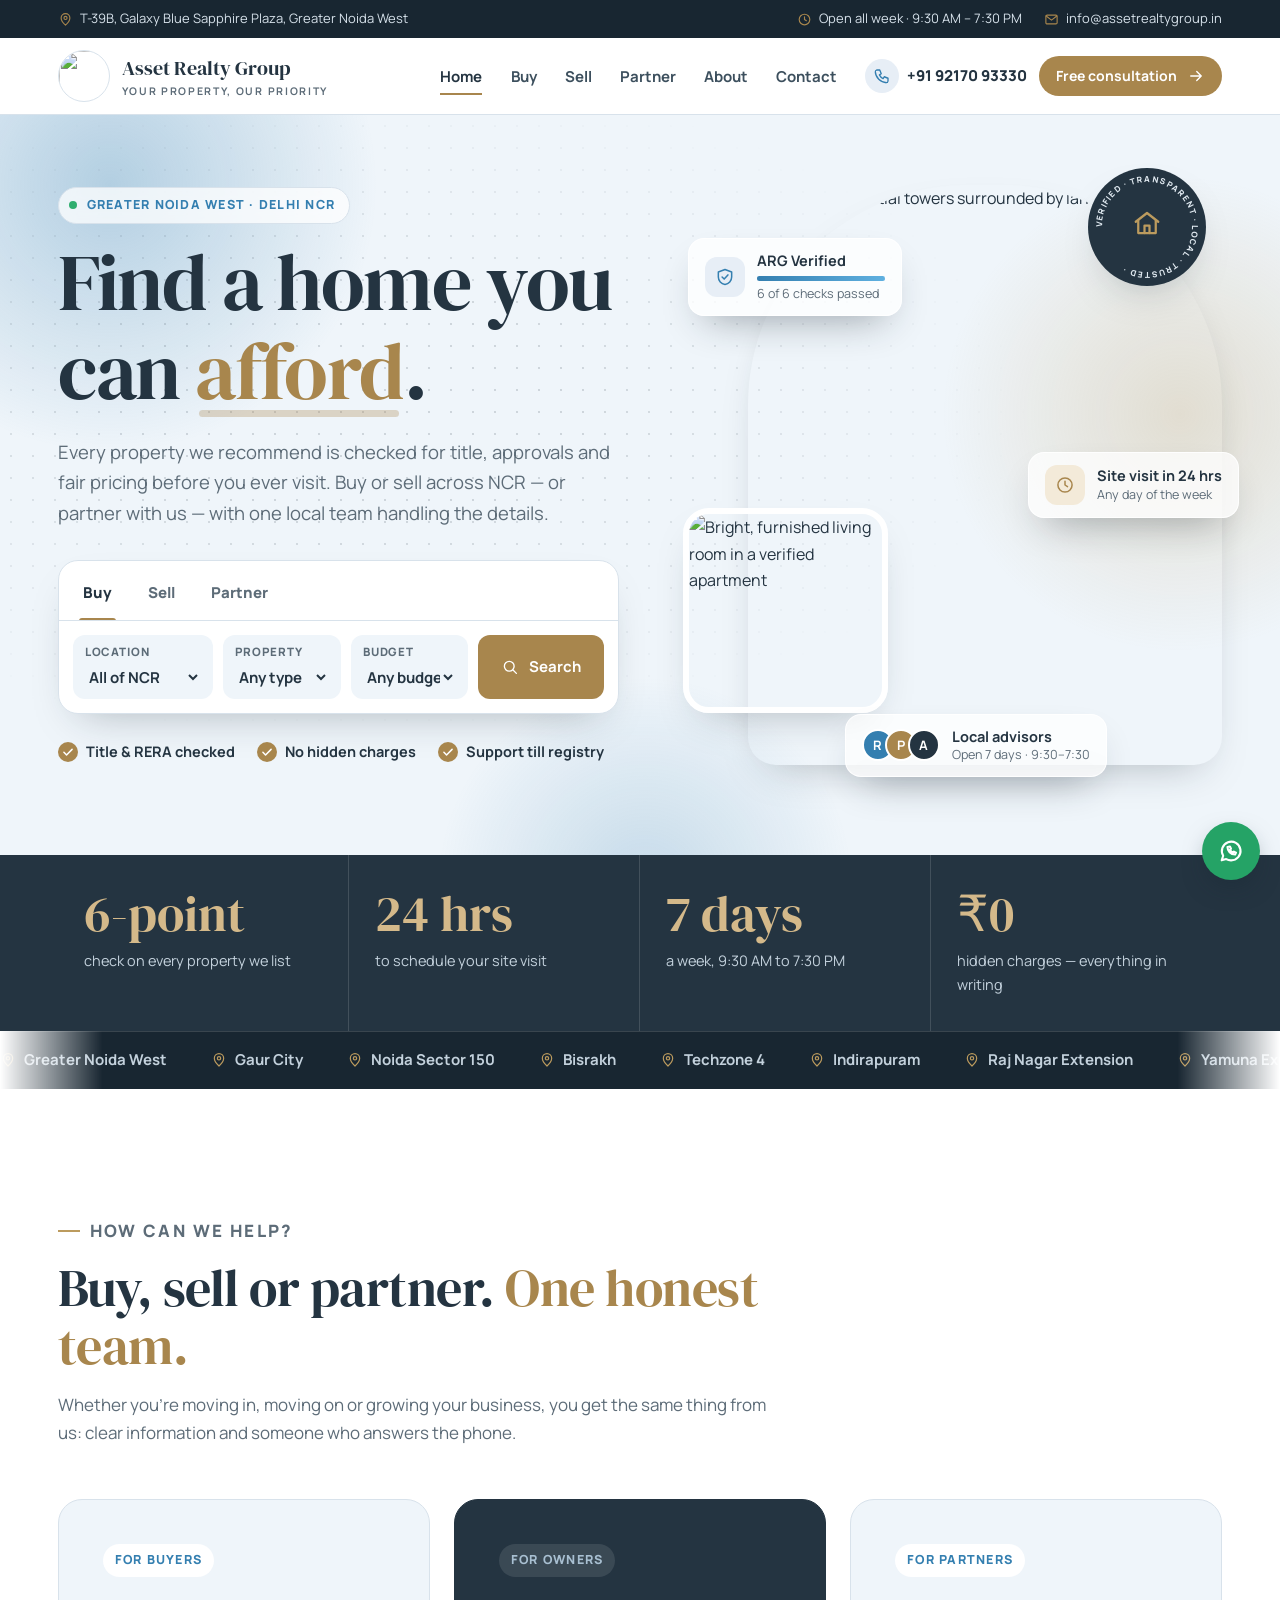
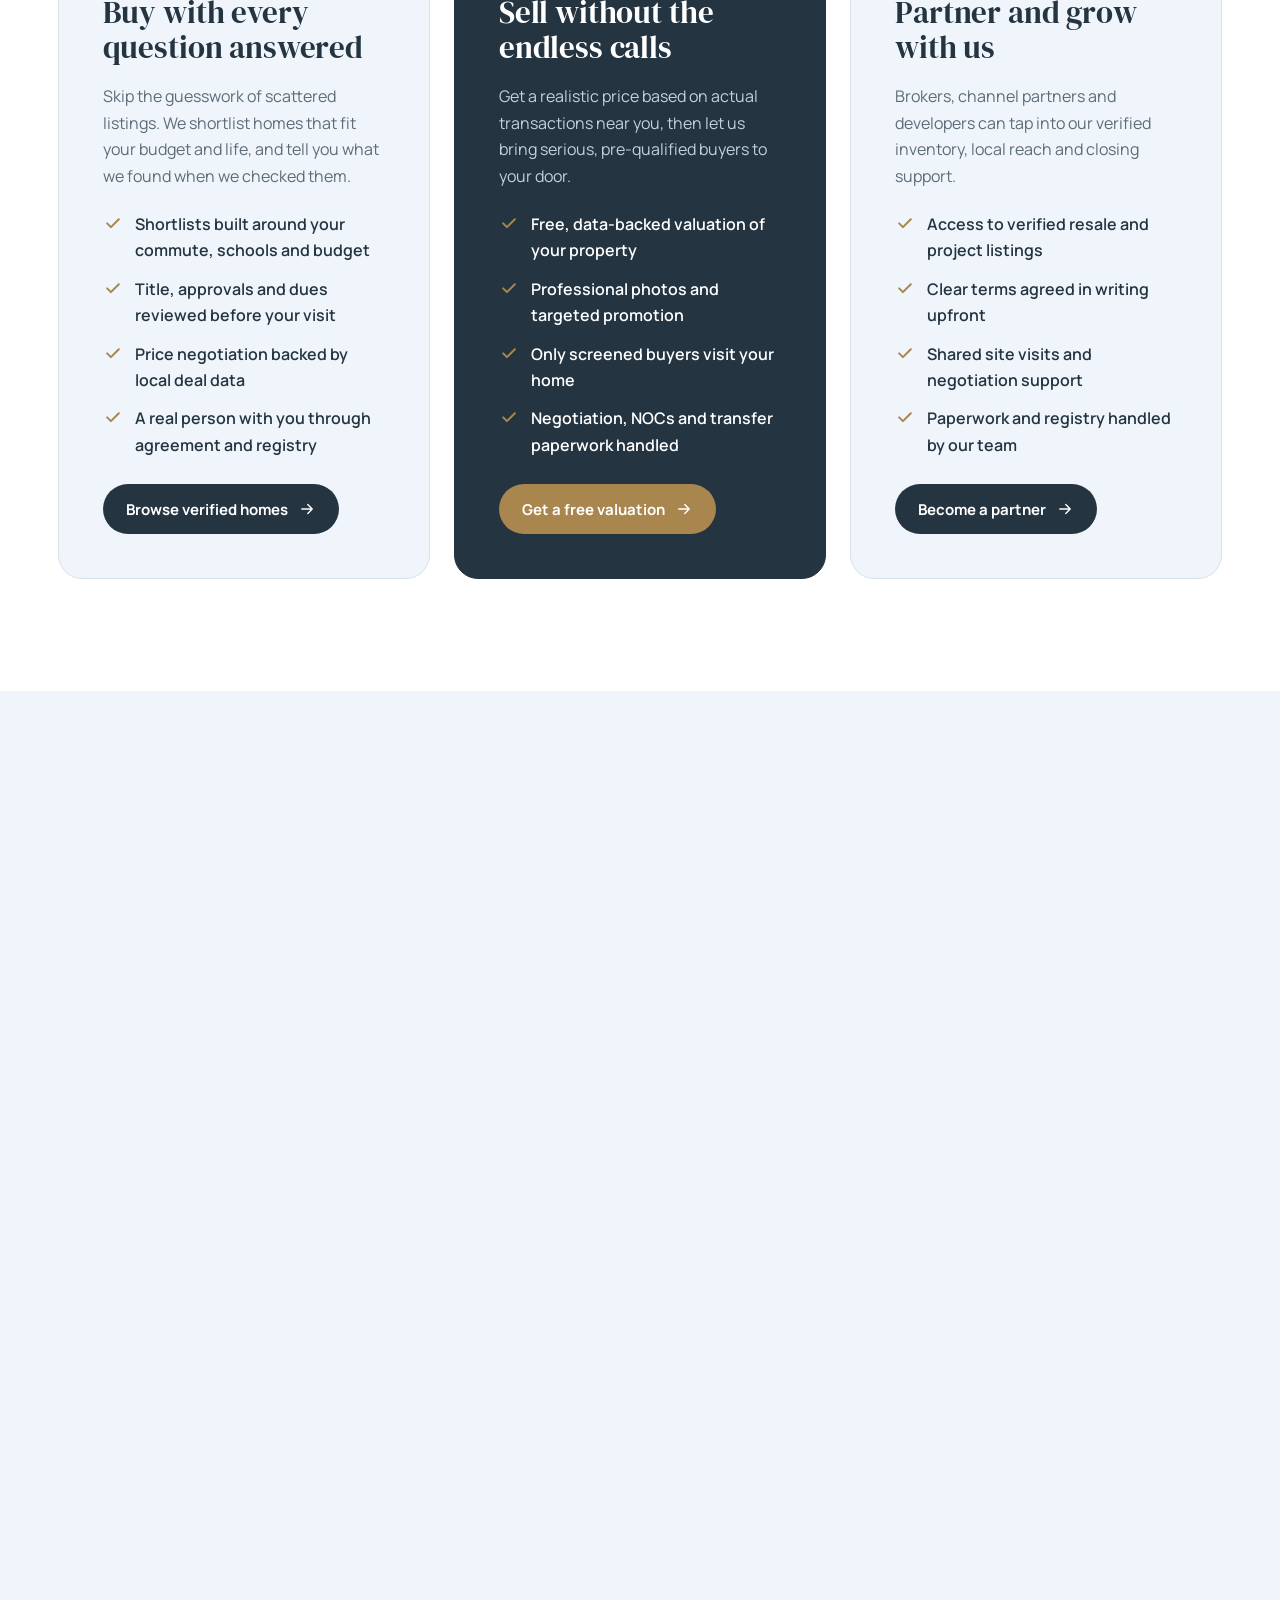
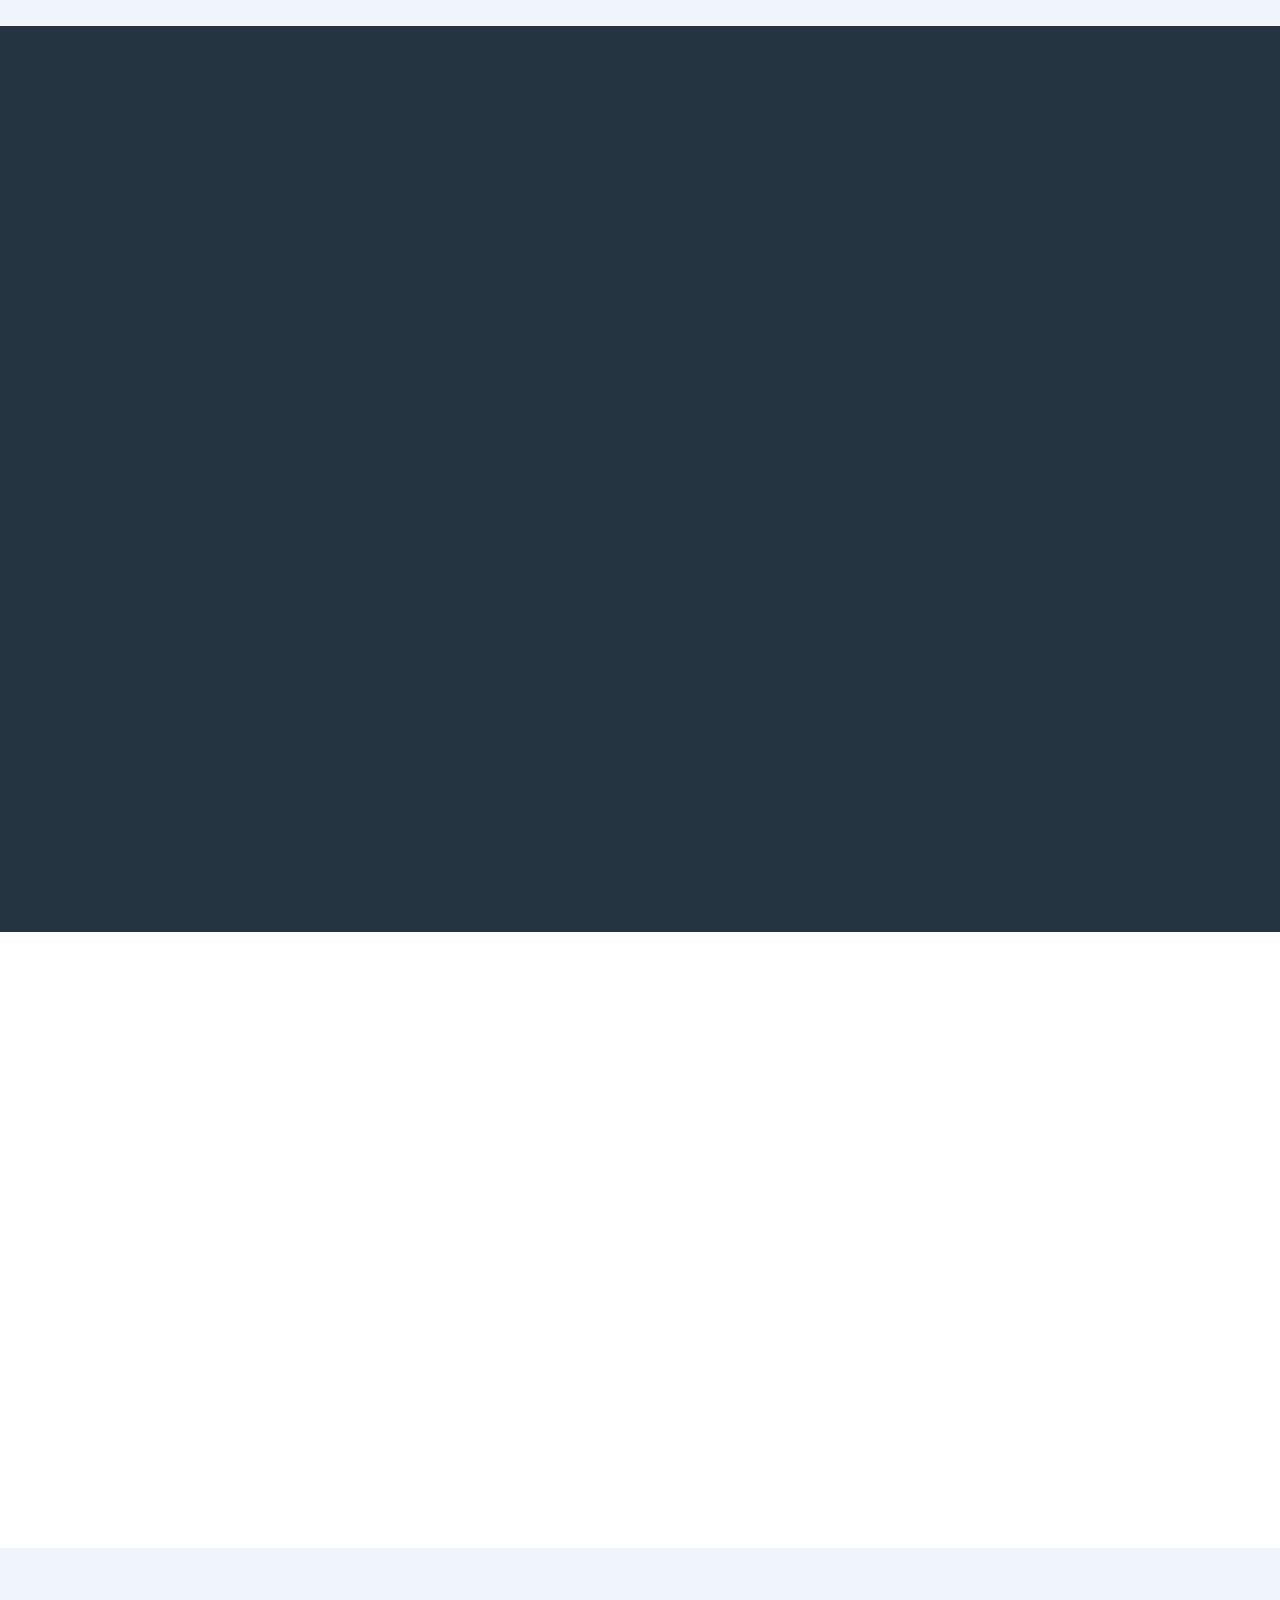
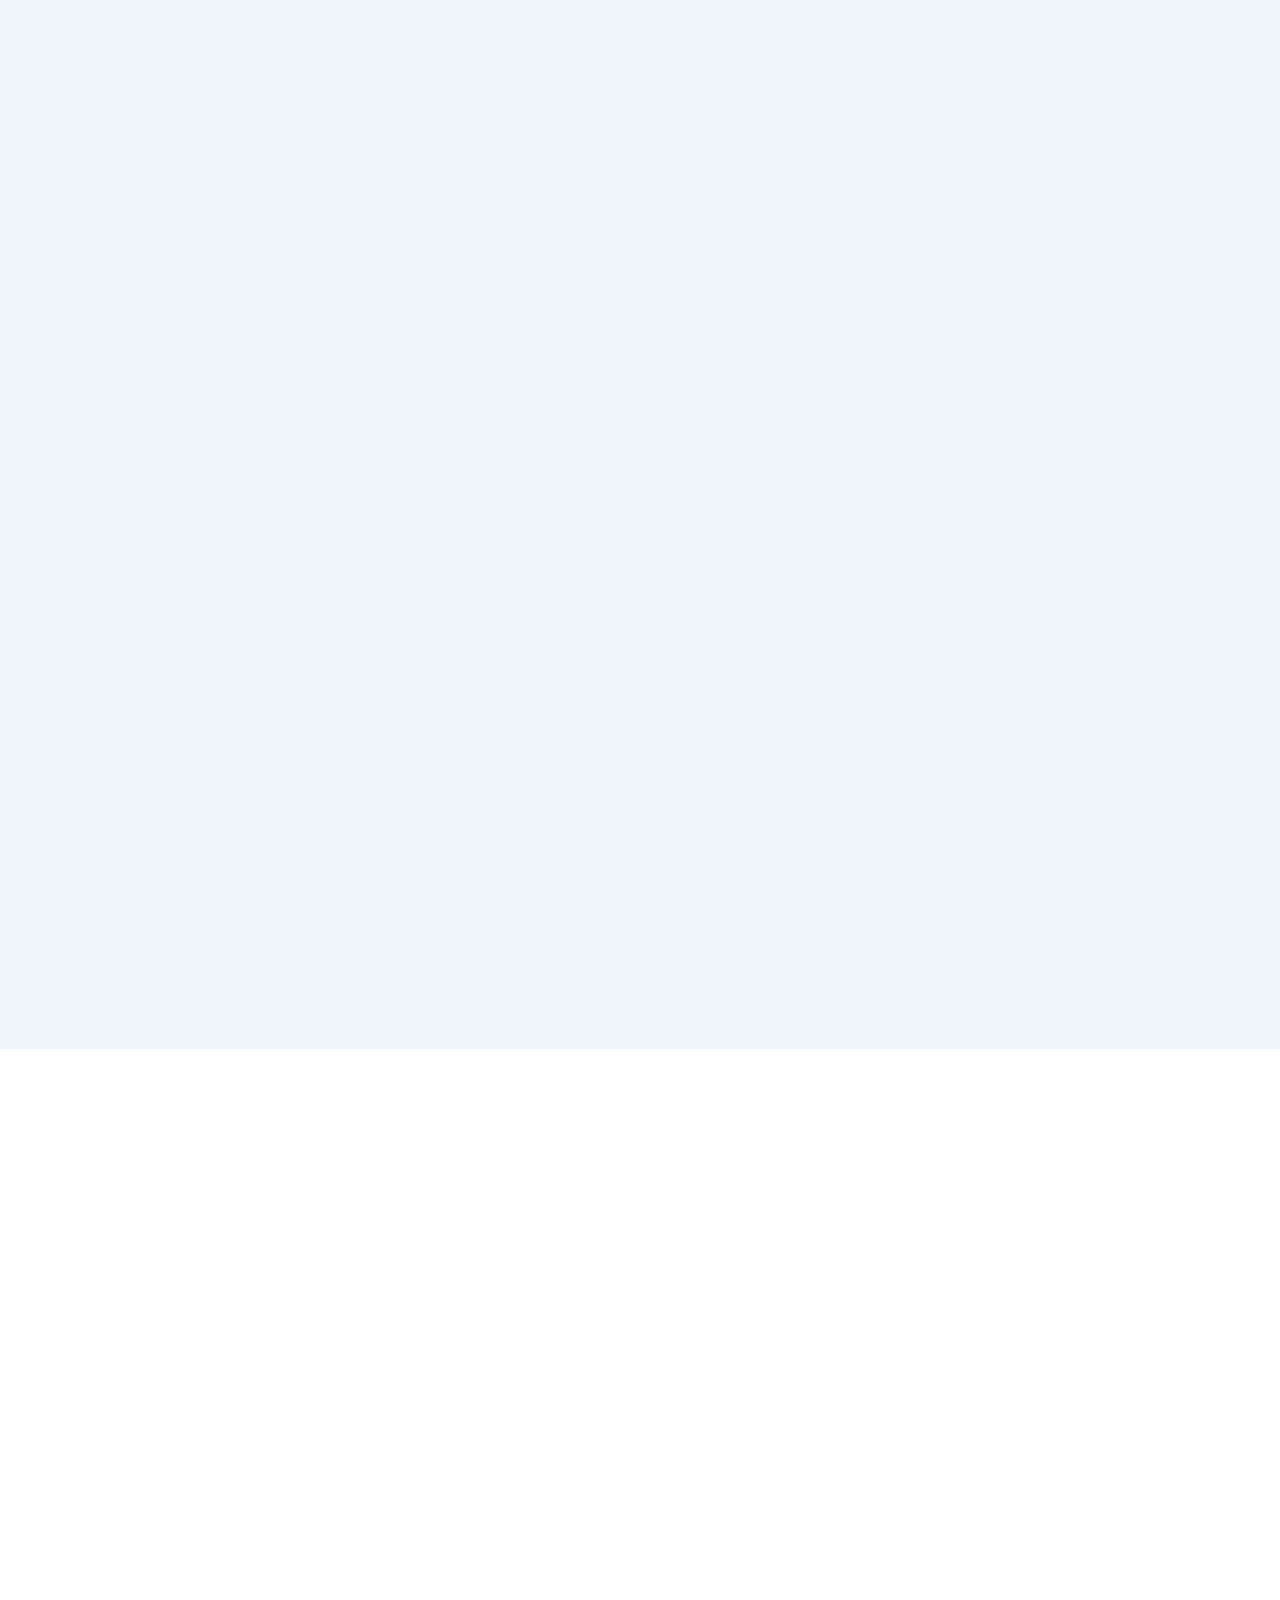
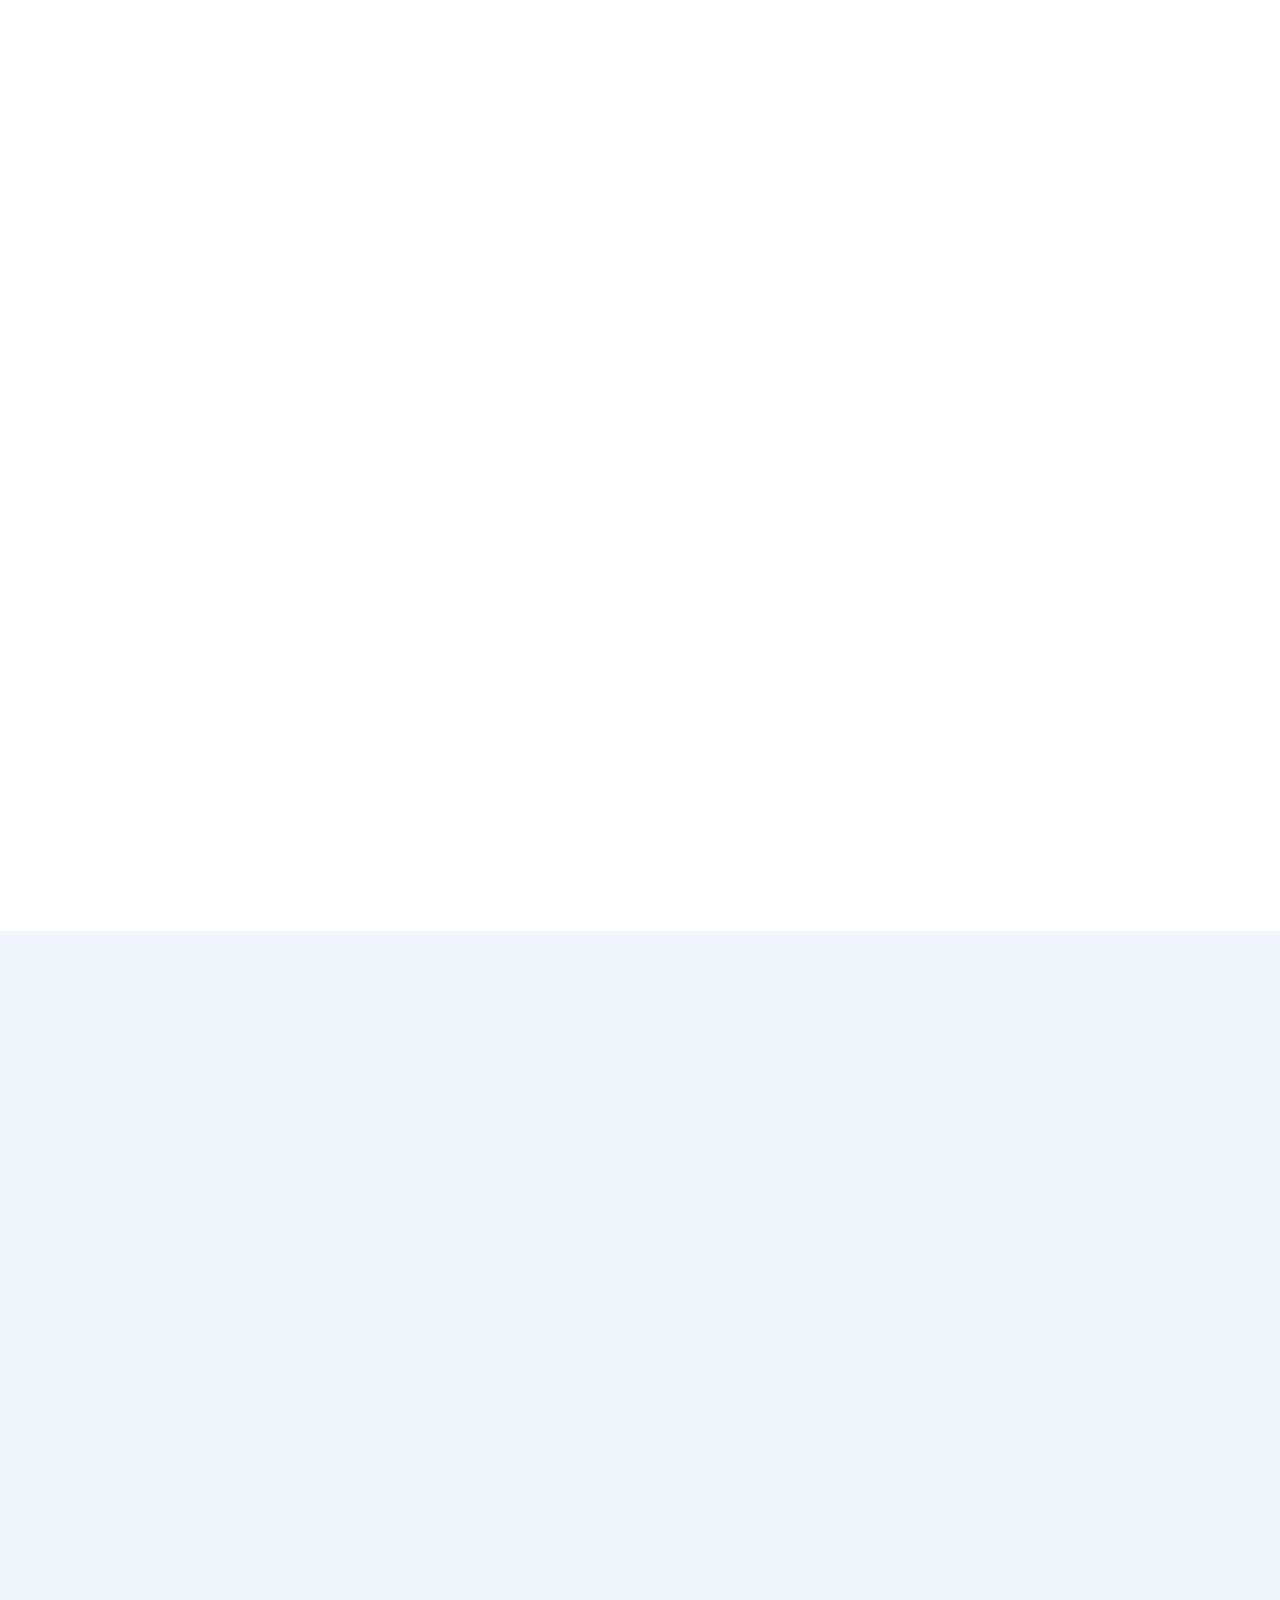
==== commit cc610c11: "Logo gold palette, clean URLs, partner quick-connect, apartment tabs - Replace the orange accent wit" ====
--- a/index.html
+++ b/index.html
@@ -65,16 +65,16 @@
     <div class="topbar-links"><span class="hide-sm"><svg class="icon" aria-hidden="true"><use href="#clock"/></svg>Open all week · 9:30 AM – 7:30 PM</span><a href="mailto:info@assetrealtygroup.in"><svg class="icon" aria-hidden="true"><use href="#mail"/></svg>info@assetrealtygroup.in</a></div>
   </div></div>
   <header class="site-header"><div class="wrap head">
-    <a class="brand" href="index.html" aria-label="Asset Realty Group — home">
+    <a class="brand" href="./" aria-label="Asset Realty Group — home">
       <img src="https://propertyplusrealtors.com/logo.jpeg" alt="" width="52" height="52">
       <span class="brand-text"><strong>Asset Realty Group</strong><small>YOUR PROPERTY, OUR PRIORITY</small></span>
     </a>
     <button class="menu-btn" type="button" aria-label="Open menu" aria-expanded="false" aria-controls="site-nav"><svg class="icon open-i" aria-hidden="true"><use href="#menu"/></svg><svg class="icon close-i" aria-hidden="true"><use href="#close"/></svg></button>
     <nav class="nav" id="site-nav" aria-label="Main">
-      <ul class="nav-links"><li><a href="index.html" aria-current="page">Home</a></li><li><a href="buy.html">Buy</a></li><li><a href="sell.html">Sell</a></li><li><a href="partner.html">Partner</a></li><li><a href="about.html">About</a></li><li><a href="contact.html">Contact</a></li></ul>
+      <ul class="nav-links"><li><a href="./" aria-current="page">Home</a></li><li><a href="buy">Buy</a></li><li><a href="sell">Sell</a></li><li><a href="partner">Partner</a></li><li><a href="about">About</a></li><li><a href="contact">Contact</a></li></ul>
       <div class="nav-actions">
         <a class="nav-phone" href="tel:+919217093330"><svg class="icon" aria-hidden="true"><use href="#phone"/></svg><span>+91 92170 93330</span></a>
-        <a class="btn btn-copper btn-sm" href="contact.html">Free consultation <svg class="icon" aria-hidden="true"><use href="#arrow"/></svg></a>
+        <a class="btn btn-copper btn-sm" href="contact">Free consultation <svg class="icon" aria-hidden="true"><use href="#arrow"/></svg></a>
       </div>
     </nav>
   </div></header>
@@ -88,18 +88,23 @@
         <p class="eyebrow anim" style="--d:1"><span class="live-dot"></span>Greater Noida West · Delhi NCR</p>
         <h1 class="anim" style="--d:2" aria-label="Find a home you can trust.">Find a home you can <span class="rotator" aria-hidden="true"><em data-words="trust|afford|love|grow into">trust</em></span><span aria-hidden="true">.</span></h1>
         <p class="hero-lead anim" style="--d:3">Every property we recommend is checked for title, approvals and fair pricing before you ever visit. Buy or sell across NCR — or partner with us — with one local team handling the details.</p>
-        <form class="search anim" style="--d:4" id="hero-search" action="buy.html" method="get" role="search" aria-label="Property search">
+        <form class="search anim" style="--d:4" id="hero-search" action="buy" method="get" role="search" aria-label="Property search">
           <div class="search-tabs" role="tablist">
             <button class="search-tab" type="button" role="tab" aria-selected="true" data-intent="buy" data-cta="Search">Buy</button>
             <button class="search-tab" type="button" role="tab" aria-selected="false" data-intent="sell" data-cta="Get valuation">Sell</button>
             <button class="search-tab" type="button" role="tab" aria-selected="false" data-intent="partner" data-cta="Partner with us">Partner</button>
           </div>
           <input type="hidden" name="intent" value="buy">
-          <div class="search-body">
+          <div class="search-body" data-panel="search">
             <div class="search-field"><label for="s-loc">Location</label><select id="s-loc" name="loc"><option value="">All of NCR</option><option>Greater Noida West</option><option>Noida</option><option>Greater Noida</option><option>Ghaziabad</option></select></div>
             <div class="search-field"><label for="s-type">Property</label><select id="s-type" name="type"><option value="">Any type</option><option value="Residential">Apartment / Villa</option><option value="Commercial">Office / Shop</option><option value="Plot">Plot / Land</option></select></div>
             <div class="search-field"><label for="s-budget">Budget</label><select id="s-budget" name="budget"><option value="">Any budget</option><option value="0-50">Under ₹50 Lakh</option><option value="50-80">₹50 – 80 Lakh</option><option value="80-120">₹80 Lakh – 1.2 Cr</option><option value="120-200">₹1.2 – 2 Cr</option><option value="200-100000">Above ₹2 Cr</option></select></div>
             <button class="btn btn-copper" type="submit"><svg class="icon" aria-hidden="true"><use href="#search"/></svg><span>Search</span></button>
+          </div>
+          <div class="search-body partner" data-panel="partner" hidden>
+            <div class="search-field"><label for="s-name">Your name</label><input id="s-name" name="name" autocomplete="name" required minlength="2" placeholder="Full name" disabled></div>
+            <div class="search-field"><label for="s-phone">Mobile number</label><input id="s-phone" name="phone" type="tel" autocomplete="tel" inputmode="tel" required pattern="[0-9+\s-]{10,15}" placeholder="10-digit number" disabled></div>
+            <button class="btn btn-copper" type="submit"><svg class="icon" aria-hidden="true"><use href="#wa"/></svg><span>Connect</span></button>
           </div>
         </form>
         <ul class="hero-checks anim" style="--d:5"><li><svg class="icon" aria-hidden="true"><use href="#check"/></svg>Title &amp; RERA checked</li><li><svg class="icon" aria-hidden="true"><use href="#check"/></svg>No hidden charges</li><li><svg class="icon" aria-hidden="true"><use href="#check"/></svg>Support till registry</li></ul>
@@ -127,27 +132,28 @@
       <div class="paths three" data-stagger>
         <article class="path reveal"><span class="path-tag">For buyers</span><h3>Buy with every question answered</h3><p>Skip the guesswork of scattered listings. We shortlist homes that fit your budget and life, and tell you what we found when we checked them.</p>
           <ul><li><svg class="icon" aria-hidden="true"><use href="#check"/></svg>Shortlists built around your commute, schools and budget</li><li><svg class="icon" aria-hidden="true"><use href="#check"/></svg>Title, approvals and dues reviewed before your visit</li><li><svg class="icon" aria-hidden="true"><use href="#check"/></svg>Price negotiation backed by local deal data</li><li><svg class="icon" aria-hidden="true"><use href="#check"/></svg>A real person with you through agreement and registry</li></ul>
-          <a class="btn btn-dark" href="buy.html">Browse verified homes <svg class="icon" aria-hidden="true"><use href="#arrow"/></svg></a></article>
+          <a class="btn btn-dark" href="buy">Browse verified homes <svg class="icon" aria-hidden="true"><use href="#arrow"/></svg></a></article>
         <article class="path dark reveal"><span class="path-tag">For owners</span><h3>Sell without the endless calls</h3><p>Get a realistic price based on actual transactions near you, then let us bring serious, pre-qualified buyers to your door.</p>
           <ul><li><svg class="icon" aria-hidden="true"><use href="#check"/></svg>Free, data-backed valuation of your property</li><li><svg class="icon" aria-hidden="true"><use href="#check"/></svg>Professional photos and targeted promotion</li><li><svg class="icon" aria-hidden="true"><use href="#check"/></svg>Only screened buyers visit your home</li><li><svg class="icon" aria-hidden="true"><use href="#check"/></svg>Negotiation, NOCs and transfer paperwork handled</li></ul>
-          <a class="btn btn-copper" href="sell.html">Get a free valuation <svg class="icon" aria-hidden="true"><use href="#arrow"/></svg></a></article>
+          <a class="btn btn-copper" href="sell">Get a free valuation <svg class="icon" aria-hidden="true"><use href="#arrow"/></svg></a></article>
         <article class="path reveal"><span class="path-tag">For partners</span><h3>Partner and grow with us</h3><p>Brokers, channel partners and developers can tap into our verified inventory, local reach and closing support.</p>
           <ul><li><svg class="icon" aria-hidden="true"><use href="#check"/></svg>Access to verified resale and project listings</li><li><svg class="icon" aria-hidden="true"><use href="#check"/></svg>Clear terms agreed in writing upfront</li><li><svg class="icon" aria-hidden="true"><use href="#check"/></svg>Shared site visits and negotiation support</li><li><svg class="icon" aria-hidden="true"><use href="#check"/></svg>Paperwork and registry handled by our team</li></ul>
-          <a class="btn btn-dark" href="partner.html">Become a partner <svg class="icon" aria-hidden="true"><use href="#arrow"/></svg></a></article>
+          <a class="btn btn-dark" href="partner">Become a partner <svg class="icon" aria-hidden="true"><use href="#arrow"/></svg></a></article>
       </div>
     </div></section>
 
     <section class="section bg-paper"><div class="wrap">
       <div class="head-row reveal">
         <div class="section-head"><p class="eyebrow">Handpicked this week</p><h2>Verified properties</h2></div>
-        <div class="tabs" role="tablist" aria-label="Property type">
-          <button class="tab" type="button" role="tab" aria-selected="true" data-featured="Residential">Homes</button>
-          <button class="tab" type="button" role="tab" aria-selected="false" data-featured="Commercial">Commercial</button>
-          <button class="tab" type="button" role="tab" aria-selected="false" data-featured="Plot">Plots</button>
+        <div class="tabs" role="tablist" aria-label="Apartment type">
+          <button class="tab" type="button" role="tab" aria-selected="true" data-featured="all">All homes</button>
+          <button class="tab" type="button" role="tab" aria-selected="false" data-featured="2">2 BHK</button>
+          <button class="tab" type="button" role="tab" aria-selected="false" data-featured="3">3 BHK</button>
+          <button class="tab" type="button" role="tab" aria-selected="false" data-featured="4">4 BHK+</button>
         </div>
       </div>
       <div class="listing-grid" id="featured-grid" aria-live="polite"></div>
-      <div class="head-row" style="margin:30px 0 0;align-items:center"><p class="note" style="margin:0">Representative listings — availability and prices change often, so confirm with our team.</p><a class="btn btn-ghost" href="buy.html">See all properties <svg class="icon" aria-hidden="true"><use href="#arrow"/></svg></a></div>
+      <div class="head-row" style="margin:30px 0 0;align-items:center"><p class="note" style="margin:0">Representative listings — availability and prices change often, so confirm with our team.</p><a class="btn btn-ghost" id="featured-more" href="buy?type=Residential">See all homes <svg class="icon" aria-hidden="true"><use href="#arrow"/></svg></a></div>
     </div></section>
 
     <section class="section bg-dark on-dark"><div class="wrap verify-grid">
@@ -181,11 +187,11 @@
     <section class="section bg-paper"><div class="wrap">
       <div class="section-head reveal"><p class="eyebrow">Where we work</p><h2>Local knowledge across <em>NCR's growth corridors</em></h2><p>We focus on a handful of markets and know them well — down to which towers get the evening sun.</p></div>
       <div class="areas" data-stagger>
-        <a class="area big reveal" href="buy.html?loc=Greater+Noida+West"><img src="https://images.unsplash.com/photo-1460317442991-0ec209397118?auto=format&fit=crop&w=1000&q=80" srcset="https://images.unsplash.com/photo-1460317442991-0ec209397118?auto=format&fit=crop&w=480&q=75 480w, https://images.unsplash.com/photo-1460317442991-0ec209397118?auto=format&fit=crop&w=800&q=75 800w, https://images.unsplash.com/photo-1460317442991-0ec209397118?auto=format&fit=crop&w=1200&q=75 1200w" sizes="(max-width: 960px) 100vw, 50vw" decoding="async" alt="" loading="lazy"><h3>Greater Noida West</h3><p>Our home turf. Large gated societies, value pricing and fast-improving metro connectivity.</p><span class="link">View homes <svg class="icon" aria-hidden="true"><use href="#arrow"/></svg></span></a>
-        <a class="area reveal" href="buy.html?loc=Noida"><img src="https://images.unsplash.com/photo-1574362848149-11496d93a7c7?auto=format&fit=crop&w=700&q=80" srcset="https://images.unsplash.com/photo-1574362848149-11496d93a7c7?auto=format&fit=crop&w=480&q=75 480w, https://images.unsplash.com/photo-1574362848149-11496d93a7c7?auto=format&fit=crop&w=800&q=75 800w, https://images.unsplash.com/photo-1574362848149-11496d93a7c7?auto=format&fit=crop&w=1200&q=75 1200w" sizes="(max-width: 700px) 100vw, (max-width: 1100px) 50vw, 33vw" decoding="async" alt="" loading="lazy"><h3>Noida</h3><p>Established sectors close to offices and the expressway.</p></a>
-        <a class="area reveal" href="buy.html?loc=Greater+Noida"><img src="https://images.unsplash.com/photo-1600596542815-ffad4c1539a9?auto=format&fit=crop&w=700&q=80" srcset="https://images.unsplash.com/photo-1600596542815-ffad4c1539a9?auto=format&fit=crop&w=480&q=75 480w, https://images.unsplash.com/photo-1600596542815-ffad4c1539a9?auto=format&fit=crop&w=800&q=75 800w, https://images.unsplash.com/photo-1600596542815-ffad4c1539a9?auto=format&fit=crop&w=1200&q=75 1200w" sizes="(max-width: 700px) 100vw, (max-width: 1100px) 50vw, 33vw" decoding="async" alt="" loading="lazy"><h3>Greater Noida</h3><p>Wide roads, villas and plots near the Yamuna Expressway.</p></a>
-        <a class="area reveal" href="buy.html?loc=Ghaziabad"><img src="https://images.unsplash.com/photo-1515263487990-61b07816b324?auto=format&fit=crop&w=700&q=80" srcset="https://images.unsplash.com/photo-1515263487990-61b07816b324?auto=format&fit=crop&w=480&q=75 480w, https://images.unsplash.com/photo-1515263487990-61b07816b324?auto=format&fit=crop&w=800&q=75 800w, https://images.unsplash.com/photo-1515263487990-61b07816b324?auto=format&fit=crop&w=1200&q=75 1200w" sizes="(max-width: 700px) 100vw, (max-width: 1100px) 50vw, 33vw" decoding="async" alt="" loading="lazy"><h3>Ghaziabad</h3><p>Indirapuram to Raj Nagar Extension, well linked to Delhi.</p></a>
-        <a class="area reveal" href="buy.html?type=Commercial"><img src="https://images.unsplash.com/photo-1486406146926-c627a92ad1ab?auto=format&fit=crop&w=700&q=80" srcset="https://images.unsplash.com/photo-1486406146926-c627a92ad1ab?auto=format&fit=crop&w=480&q=75 480w, https://images.unsplash.com/photo-1486406146926-c627a92ad1ab?auto=format&fit=crop&w=800&q=75 800w, https://images.unsplash.com/photo-1486406146926-c627a92ad1ab?auto=format&fit=crop&w=1200&q=75 1200w" sizes="(max-width: 700px) 100vw, (max-width: 1100px) 50vw, 33vw" decoding="async" alt="" loading="lazy"><h3>Commercial hubs</h3><p>Offices and retail in Techzone 4, Sector 62 and Sector 132.</p></a>
+        <a class="area big reveal" href="buy?loc=Greater+Noida+West"><img src="https://images.unsplash.com/photo-1460317442991-0ec209397118?auto=format&fit=crop&w=1000&q=80" srcset="https://images.unsplash.com/photo-1460317442991-0ec209397118?auto=format&fit=crop&w=480&q=75 480w, https://images.unsplash.com/photo-1460317442991-0ec209397118?auto=format&fit=crop&w=800&q=75 800w, https://images.unsplash.com/photo-1460317442991-0ec209397118?auto=format&fit=crop&w=1200&q=75 1200w" sizes="(max-width: 960px) 100vw, 50vw" decoding="async" alt="" loading="lazy"><h3>Greater Noida West</h3><p>Our home turf. Large gated societies, value pricing and fast-improving metro connectivity.</p><span class="link">View homes <svg class="icon" aria-hidden="true"><use href="#arrow"/></svg></span></a>
+        <a class="area reveal" href="buy?loc=Noida"><img src="https://images.unsplash.com/photo-1574362848149-11496d93a7c7?auto=format&fit=crop&w=700&q=80" srcset="https://images.unsplash.com/photo-1574362848149-11496d93a7c7?auto=format&fit=crop&w=480&q=75 480w, https://images.unsplash.com/photo-1574362848149-11496d93a7c7?auto=format&fit=crop&w=800&q=75 800w, https://images.unsplash.com/photo-1574362848149-11496d93a7c7?auto=format&fit=crop&w=1200&q=75 1200w" sizes="(max-width: 700px) 100vw, (max-width: 1100px) 50vw, 33vw" decoding="async" alt="" loading="lazy"><h3>Noida</h3><p>Established sectors close to offices and the expressway.</p></a>
+        <a class="area reveal" href="buy?loc=Greater+Noida"><img src="https://images.unsplash.com/photo-1600596542815-ffad4c1539a9?auto=format&fit=crop&w=700&q=80" srcset="https://images.unsplash.com/photo-1600596542815-ffad4c1539a9?auto=format&fit=crop&w=480&q=75 480w, https://images.unsplash.com/photo-1600596542815-ffad4c1539a9?auto=format&fit=crop&w=800&q=75 800w, https://images.unsplash.com/photo-1600596542815-ffad4c1539a9?auto=format&fit=crop&w=1200&q=75 1200w" sizes="(max-width: 700px) 100vw, (max-width: 1100px) 50vw, 33vw" decoding="async" alt="" loading="lazy"><h3>Greater Noida</h3><p>Wide roads, villas and plots near the Yamuna Expressway.</p></a>
+        <a class="area reveal" href="buy?loc=Ghaziabad"><img src="https://images.unsplash.com/photo-1515263487990-61b07816b324?auto=format&fit=crop&w=700&q=80" srcset="https://images.unsplash.com/photo-1515263487990-61b07816b324?auto=format&fit=crop&w=480&q=75 480w, https://images.unsplash.com/photo-1515263487990-61b07816b324?auto=format&fit=crop&w=800&q=75 800w, https://images.unsplash.com/photo-1515263487990-61b07816b324?auto=format&fit=crop&w=1200&q=75 1200w" sizes="(max-width: 700px) 100vw, (max-width: 1100px) 50vw, 33vw" decoding="async" alt="" loading="lazy"><h3>Ghaziabad</h3><p>Indirapuram to Raj Nagar Extension, well linked to Delhi.</p></a>
+        <a class="area reveal" href="buy?type=Commercial"><img src="https://images.unsplash.com/photo-1486406146926-c627a92ad1ab?auto=format&fit=crop&w=700&q=80" srcset="https://images.unsplash.com/photo-1486406146926-c627a92ad1ab?auto=format&fit=crop&w=480&q=75 480w, https://images.unsplash.com/photo-1486406146926-c627a92ad1ab?auto=format&fit=crop&w=800&q=75 800w, https://images.unsplash.com/photo-1486406146926-c627a92ad1ab?auto=format&fit=crop&w=1200&q=75 1200w" sizes="(max-width: 700px) 100vw, (max-width: 1100px) 50vw, 33vw" decoding="async" alt="" loading="lazy"><h3>Commercial hubs</h3><p>Offices and retail in Techzone 4, Sector 62 and Sector 132.</p></a>
       </div>
       <div class="chips reveal"><span class="chip"><svg class="icon" aria-hidden="true"><use href="#pin"/></svg>Gaur City</span><span class="chip"><svg class="icon" aria-hidden="true"><use href="#pin"/></svg>Bisrakh</span><span class="chip"><svg class="icon" aria-hidden="true"><use href="#pin"/></svg>Techzone 4</span><span class="chip"><svg class="icon" aria-hidden="true"><use href="#pin"/></svg>Sector 1–16 GN West</span><span class="chip"><svg class="icon" aria-hidden="true"><use href="#pin"/></svg>Pratap Vihar</span><span class="chip"><svg class="icon" aria-hidden="true"><use href="#pin"/></svg>Yamuna Expressway</span><span class="chip"><svg class="icon" aria-hidden="true"><use href="#pin"/></svg>Indirapuram</span><span class="chip"><svg class="icon" aria-hidden="true"><use href="#pin"/></svg>Sector 150</span></div>
     </div></section>
@@ -194,11 +200,11 @@
       <div class="split" style="align-items:start">
         <div class="split-copy reveal"><p class="eyebrow">Partner with ARG</p><h2>Grow your business <em>with us.</em></h2><p>Are you a broker, channel partner or developer? Work with a team that verifies every deal, shares inventory openly and pays on time.</p>
           <ul class="ticks"><li><svg class="icon" aria-hidden="true"><use href="#check"/></svg><span><strong>Verified inventory to sell</strong>Access our checked resale and project listings across NCR.</span></li><li><svg class="icon" aria-hidden="true"><use href="#check"/></svg><span><strong>Clear, written terms</strong>Agreed before the first deal, with no surprises at closing.</span></li></ul>
-          <a class="btn btn-dark" href="partner.html">Become a partner <svg class="icon" aria-hidden="true"><use href="#arrow"/></svg></a></div>
+          <a class="btn btn-dark" href="partner">Become a partner <svg class="icon" aria-hidden="true"><use href="#arrow"/></svg></a></div>
         <div class="reveal">
           <div class="banner" style="grid-template-columns:1fr">
             <div><h2>Selling soon?</h2><p>Find out what your property is worth today. Our free valuation uses recent transactions in your society and sector — not online averages.</p></div>
-            <div class="banner-actions"><a class="btn btn-copper" href="sell.html">Get my free valuation <svg class="icon" aria-hidden="true"><use href="#arrow"/></svg></a><a class="btn btn-light" href="tel:+919217093330"><svg class="icon" aria-hidden="true"><use href="#phone"/></svg>Talk to an advisor</a></div>
+            <div class="banner-actions"><a class="btn btn-copper" href="sell">Get my free valuation <svg class="icon" aria-hidden="true"><use href="#arrow"/></svg></a><a class="btn btn-light" href="tel:+919217093330"><svg class="icon" aria-hidden="true"><use href="#phone"/></svg>Talk to an advisor</a></div>
           </div>
         </div>
       </div>
@@ -214,7 +220,7 @@
     </div></section>
 
     <section class="section bg-paper" id="faq"><div class="wrap faq-grid">
-      <div class="faq-side reveal"><p class="eyebrow">Good questions</p><h2>Things people <em>often ask</em></h2><p>Can't find your answer? Our advisors are happy to help — call or WhatsApp any day of the week.</p><a class="btn btn-dark" href="contact.html">Ask us anything <svg class="icon" aria-hidden="true"><use href="#arrow"/></svg></a></div>
+      <div class="faq-side reveal"><p class="eyebrow">Good questions</p><h2>Things people <em>often ask</em></h2><p>Can't find your answer? Our advisors are happy to help — call or WhatsApp any day of the week.</p><a class="btn btn-dark" href="contact">Ask us anything <svg class="icon" aria-hidden="true"><use href="#arrow"/></svg></a></div>
       <div class="faq-list reveal" data-stagger><details class="faq" open><summary>What does “ARG Verified” mean?</summary><p>It means our team has reviewed the property's ownership documents, RERA registration and approvals, checked for pending dues, inspected the unit in person and compared its price with recent nearby deals. We share what we find — including any concerns — before you decide.</p></details><details class="faq"><summary>Do you charge buyers a fee?</summary><p>Our fee structure is shared upfront in writing before any work begins, so there are no surprises later. Call us and we'll explain it for your specific requirement.</p></details><details class="faq"><summary>Which areas do you cover?</summary><p>We focus on Greater Noida West, Noida, Greater Noida and Ghaziabad, including Gaur City, Bisrakh, Techzone 4, Indirapuram, Raj Nagar Extension and the Yamuna Expressway belt.</p></details><details class="faq"><summary>Can you help with resale and new projects?</summary><p>Yes. We work with resale homes, ready-to-move units and selected under-construction projects, as well as commercial spaces and plots.</p></details><details class="faq"><summary>I'm a broker or developer. Can I work with ARG?</summary><p>Yes. We partner with brokers, channel partners, developers and referral partners. Visit our Partner page or call us to get started.</p></details><details class="faq"><summary>How quickly can I visit a property?</summary><p>In most cases we can arrange a site visit within 24 hours, seven days a week, at a time that suits you.</p></details></div>
     </div></section>
   </main>
@@ -227,11 +233,11 @@
     </div>
     <div class="wrap footer-main">
       <div>
-        <a class="brand" href="index.html" aria-label="Asset Realty Group — home"><img src="https://propertyplusrealtors.com/logo.jpeg" alt="" width="52" height="52"><span class="brand-text"><strong>Asset Realty Group</strong><small>YOUR PROPERTY, OUR PRIORITY</small></span></a>
+        <a class="brand" href="./" aria-label="Asset Realty Group — home"><img src="https://propertyplusrealtors.com/logo.jpeg" alt="" width="52" height="52"><span class="brand-text"><strong>Asset Realty Group</strong><small>YOUR PROPERTY, OUR PRIORITY</small></span></a>
         <p class="footer-about">A Greater Noida West property consultancy helping buyers, sellers and partners move with verified information and honest advice across Delhi NCR.</p>
       </div>
-      <div class="footer-col"><h3>Explore</h3><ul><li><a href="buy.html">Buy a home</a></li><li><a href="sell.html">Sell your property</a></li><li><a href="partner.html">Partner with us</a></li><li><a href="about.html">About ARG</a></li><li><a href="contact.html">Contact</a></li></ul></div>
-      <div class="footer-col"><h3>Popular areas</h3><ul><li><a href="buy.html?loc=Greater+Noida+West">Greater Noida West</a></li><li><a href="buy.html?loc=Noida">Noida</a></li><li><a href="buy.html?loc=Greater+Noida">Greater Noida</a></li><li><a href="buy.html?loc=Ghaziabad">Ghaziabad</a></li></ul></div>
+      <div class="footer-col"><h3>Explore</h3><ul><li><a href="buy">Buy a home</a></li><li><a href="sell">Sell your property</a></li><li><a href="partner">Partner with us</a></li><li><a href="about">About ARG</a></li><li><a href="contact">Contact</a></li></ul></div>
+      <div class="footer-col"><h3>Popular areas</h3><ul><li><a href="buy?loc=Greater+Noida+West">Greater Noida West</a></li><li><a href="buy?loc=Noida">Noida</a></li><li><a href="buy?loc=Greater+Noida">Greater Noida</a></li><li><a href="buy?loc=Ghaziabad">Ghaziabad</a></li></ul></div>
       <div class="footer-col"><h3>Visit us</h3><ul>
         <li><svg class="icon" aria-hidden="true"><use href="#pin"/></svg><span>Office No. T-39B, 3rd Floor, Galaxy Blue Sapphire Plaza, Greater Noida West, U.P. 201306</span></li>
         <li><svg class="icon" aria-hidden="true"><use href="#phone"/></svg><a href="tel:+919217093330">+91 92170 93330</a></li>
--- a/assets/css/style.css
+++ b/assets/css/style.css
@@ -7,8 +7,11 @@
   --steel-dark: #23658f;
   --pale: #a8bfd1;
   --soft: #e7eef6;
-  --copper: #d97745;
-  --rust: #c86235;
+  --gold: #bc9b5e;        /* exact logo gold: accents, icons, lines, text on dark */
+  --copper: #a8864d;      /* deeper logo gold: buttons and text on light backgrounds */
+  --rust: #8f7240;        /* hover / pressed */
+  --gold-soft: #f3ead9;   /* tint behind icons */
+  --gold-light: #d4b98a;  /* gold text on dark sections */
   --paper: #eff5fa;
   --white: #ffffff;
   --ink: #243441;
@@ -40,6 +43,7 @@
 h3, h4 { font-family: var(--sans); font-weight: 800; letter-spacing: -.005em; }
 p { margin: 0; }
 em { font-style: normal; color: var(--copper); }
+.bg-dark em, .bg-deep em, .page-hero em, .banner em, .path.dark em, .site-footer em { color: var(--gold); }
 
 .sr-only { position: absolute; width: 1px; height: 1px; overflow: hidden; clip: rect(0 0 0 0); white-space: nowrap; }
 .icons { position: absolute; width: 0; height: 0; overflow: hidden; }
@@ -72,7 +76,7 @@
 .link:hover .icon { transform: translateX(4px); }
 
 .eyebrow { display: inline-flex; align-items: center; gap: 10px; margin-bottom: 14px; color: var(--steel); font-size: 12.5px; font-weight: 800; letter-spacing: .14em; text-transform: uppercase; }
-.eyebrow::before { content: ""; width: 22px; height: 2px; background: var(--copper); }
+.eyebrow::before { content: ""; width: 22px; height: 2px; background: var(--gold); }
 .on-dark .eyebrow { color: var(--pale); }
 
 .pill { display: inline-flex; align-items: center; gap: 6px; padding: 5px 11px; border-radius: 999px; background: var(--soft); color: var(--slate); font-size: 12.5px; font-weight: 700; }
@@ -136,6 +140,11 @@
 .search-field label { color: var(--muted); font-size: 11.5px; font-weight: 800; letter-spacing: .08em; text-transform: uppercase; }
 .search-field select { width: 100%; padding: 2px 0; border: 0; background: transparent; color: var(--slate); font-weight: 700; font-size: 15px; outline: none; cursor: pointer; }
 .search-body .btn { height: 100%; min-height: 58px; border-radius: 12px; }
+.search-body[hidden] { display: none; }
+.search-body.partner { grid-template-columns: 1fr 1fr auto; animation: panel-in .4s var(--ease, ease) both; }
+.search-field input { width: 100%; padding: 2px 0; border: 0; background: transparent; color: var(--slate); font-size: 15px; font-weight: 700; outline: none; }
+.search-field input::placeholder { color: #8a99a5; font-weight: 600; }
+.search-field:focus-within { box-shadow: inset 0 0 0 1.5px var(--steel); }
 
 /* ---------- Path cards (buy / sell) ---------- */
 .paths { display: grid; grid-template-columns: 1fr 1fr; gap: 24px; }
@@ -201,13 +210,13 @@
 .feature { padding: 28px; border-radius: var(--radius); background: #fff; border: 1px solid var(--line); transition: border-color .2s, box-shadow .2s; }
 .feature:hover { border-color: #b9cddd; box-shadow: var(--shadow-sm); }
 .feature .icon { width: 52px; height: 52px; padding: 13px; margin-bottom: 18px; border-radius: 14px; background: var(--soft); color: var(--steel); }
-.feature:nth-child(3n+2) .icon { background: #fbe9df; color: var(--copper); }
+.feature:nth-child(3n+2) .icon { background: var(--gold-soft); color: var(--copper); }
 .feature h3 { font-size: 18.5px; }
 .feature p { margin-top: 8px; color: var(--muted); font-size: 15px; }
 .bg-dark .feature, .bg-deep .feature { background: rgba(255,255,255,.05); border-color: var(--line-dark); }
 .bg-dark .feature p, .bg-deep .feature p { color: #c3d1dc; }
 .bg-dark .feature .icon, .bg-deep .feature .icon { background: rgba(52,127,176,.22); color: #9ccbea; }
-.bg-dark .feature:nth-child(3n+2) .icon, .bg-deep .feature:nth-child(3n+2) .icon { background: rgba(217,119,69,.2); color: #f0a77f; }
+.bg-dark .feature:nth-child(3n+2) .icon, .bg-deep .feature:nth-child(3n+2) .icon { background: rgba(188,155,94,.2); color: var(--gold-light); }
 
 /* ---------- Localities ---------- */
 .areas { display: grid; grid-template-columns: repeat(4, 1fr); grid-auto-rows: 220px; gap: 16px; }
@@ -219,7 +228,7 @@
 .area h3 { font: 24px/1.15 var(--serif); }
 .area.big h3 { font-size: 32px; }
 .area p { margin-top: 6px; color: #d7e2ea; font-size: 14px; line-height: 1.5; }
-.area .link { margin-top: 10px; color: #f0a77f; font-size: 14px; }
+.area .link { margin-top: 10px; color: var(--gold-light); font-size: 14px; }
 .chips { display: flex; flex-wrap: wrap; gap: 10px; margin-top: 26px; }
 .chip { display: inline-flex; align-items: center; gap: 6px; padding: 9px 15px; border-radius: 999px; background: #fff; border: 1px solid var(--line); color: var(--slate); font-size: 14px; font-weight: 700; }
 .chip .icon { width: 15px; height: 15px; color: var(--copper); }
@@ -227,7 +236,7 @@
 /* ---------- Banner CTA ---------- */
 .banner { position: relative; overflow: hidden; display: grid; grid-template-columns: 1.3fr auto; align-items: center; gap: 28px; padding: clamp(30px, 5vw, 60px); border-radius: 28px; background: var(--slate); color: #fff; isolation: isolate; }
 .banner::before { content: ""; position: absolute; right: -80px; top: -120px; z-index: -1; width: 360px; height: 360px; border-radius: 50%; background: radial-gradient(circle, rgba(52,127,176,.55), transparent 70%); }
-.banner::after { content: ""; position: absolute; left: 30%; bottom: -160px; z-index: -1; width: 320px; height: 320px; border-radius: 50%; background: radial-gradient(circle, rgba(217,119,69,.3), transparent 70%); }
+.banner::after { content: ""; position: absolute; left: 30%; bottom: -160px; z-index: -1; width: 320px; height: 320px; border-radius: 50%; background: radial-gradient(circle, rgba(188,155,94,.3), transparent 70%); }
 .banner h2 { font-size: clamp(30px, 4vw, 46px); }
 .banner p { margin-top: 12px; max-width: 600px; color: #c3d1dc; font-size: 17px; }
 .banner-actions { display: flex; flex-wrap: wrap; gap: 12px; }
@@ -235,7 +244,7 @@
 /* ---------- Testimonials ---------- */
 .quotes { display: grid; grid-template-columns: repeat(3, 1fr); gap: 22px; }
 .quote { display: flex; flex-direction: column; gap: 18px; margin: 0; padding: 30px; border-radius: var(--radius); background: #fff; border: 1px solid var(--line); }
-.stars { color: var(--copper); letter-spacing: 3px; font-size: 17px; }
+.stars { color: var(--gold); letter-spacing: 3px; font-size: 17px; }
 .quote blockquote { margin: 0; color: var(--slate); font-size: 16.5px; line-height: 1.65; }
 .quote figcaption { display: flex; align-items: center; gap: 12px; margin-top: auto; padding-top: 16px; border-top: 1px solid var(--line); }
 .avatar { width: 46px; height: 46px; display: grid; place-items: center; border-radius: 50%; background: var(--soft); color: var(--steel); font: 20px var(--serif); }
@@ -268,7 +277,7 @@
 .page-hero-grid { display: grid; grid-template-columns: 1.1fr .9fr; gap: clamp(28px, 5vw, 64px); align-items: center; }
 .hero-stats { display: flex; flex-wrap: wrap; gap: 12px; margin-top: 28px; }
 .hero-stats span { display: inline-flex; align-items: center; gap: 8px; padding: 10px 14px; border-radius: 12px; background: rgba(255,255,255,.08); border: 1px solid var(--line-dark); font-size: 14px; font-weight: 700; }
-.hero-stats .icon { width: 18px; height: 18px; color: #f0a77f; }
+.hero-stats .icon { width: 18px; height: 18px; color: var(--gold-light); }
 
 /* ---------- Filters (buy page) ---------- */
 .filters { position: relative; z-index: 2; display: grid; grid-template-columns: repeat(4, 1fr) auto; gap: 12px; margin-top: -40px; padding: 16px; border-radius: 20px; background: #fff; border: 1px solid var(--line); box-shadow: var(--shadow); }
@@ -373,7 +382,7 @@
 .footer-about { max-width: 320px; margin-top: 18px; font-size: 14.5px; }
 .footer-col h3 { margin-bottom: 16px; color: #fff; font-size: 14px; letter-spacing: .12em; text-transform: uppercase; }
 .footer-col ul { display: grid; gap: 10px; margin: 0; padding: 0; list-style: none; font-size: 15px; }
-.footer-col a:hover { color: #f0a77f; }
+.footer-col a:hover { color: var(--gold-light); }
 .footer-col li { display: flex; gap: 10px; }
 .footer-col li .icon { width: 18px; height: 18px; margin-top: 3px; color: var(--copper); }
 .footer-bottom { display: flex; flex-wrap: wrap; justify-content: space-between; gap: 12px; padding-block: 22px; border-top: 1px solid var(--line-dark); font-size: 13.5px; }
@@ -432,6 +441,7 @@
   html { scroll-padding-top: 80px; }
   .search-body { grid-template-columns: 1fr 1fr; }
   .search-body .search-field:first-child { grid-column: 1 / -1; }
+  .search-body.partner .search-field { grid-column: 1 / -1; }
   .search-body .btn { grid-column: 1 / -1; min-height: 52px; }
   .head-row { flex-direction: column; align-items: flex-start; }
   .listing-grid, .listing-grid.three { grid-template-columns: 1fr; }
@@ -491,7 +501,7 @@
 
 /* Scroll progress bar */
 .progress { position: fixed; inset: 0 0 auto 0; z-index: 60; height: 3px; pointer-events: none; }
-.progress span { display: block; height: 100%; background: linear-gradient(90deg, var(--copper), var(--steel)); transform: scaleX(var(--sp, 0)); transform-origin: left; }
+.progress span { display: block; height: 100%; background: linear-gradient(90deg, var(--gold), var(--steel)); transform: scaleX(var(--sp, 0)); transform-origin: left; }
 .site-header { transition: transform .4s var(--ease), box-shadow .25s; }
 .site-header.hide { transform: translateY(-100%); }
 
@@ -507,14 +517,14 @@
 .spot { position: relative; overflow: hidden; }
 .spot::after { content: ""; position: absolute; inset: 0; border-radius: inherit; pointer-events: none; background: radial-gradient(380px circle at var(--mx, 50%) var(--my, 50%), rgba(52,127,176,.13), transparent 45%); opacity: 0; transition: opacity .35s; }
 .spot:hover::after { opacity: 1; }
-.bg-dark .spot::after, .path.dark.spot::after { background: radial-gradient(380px circle at var(--mx, 50%) var(--my, 50%), rgba(240,167,127,.16), transparent 45%); }
+.bg-dark .spot::after, .path.dark.spot::after { background: radial-gradient(380px circle at var(--mx, 50%) var(--my, 50%), rgba(212,185,138,.16), transparent 45%); }
 
 /* ---------- Home hero ---------- */
 .hero { position: relative; overflow: hidden; isolation: isolate; background: var(--paper); }
 .hero-bg, .ph-deco { position: absolute; inset: 0; z-index: -1; overflow: hidden; pointer-events: none; }
 .blob { position: absolute; border-radius: 50%; will-change: transform; animation: drift 18s ease-in-out infinite alternate; }
 .hero .b1 { left: -160px; top: -200px; width: 540px; height: 540px; background: radial-gradient(circle, rgba(52,127,176,.32), transparent 70%); }
-.hero .b2 { right: -140px; top: 8%; width: 480px; height: 480px; background: radial-gradient(circle, rgba(217,119,69,.26), transparent 70%); animation-duration: 23s; }
+.hero .b2 { right: -140px; top: 8%; width: 480px; height: 480px; background: radial-gradient(circle, rgba(188,155,94,.26), transparent 70%); animation-duration: 23s; }
 .hero .b3 { left: 34%; bottom: -240px; width: 420px; height: 420px; background: radial-gradient(circle, rgba(52,127,176,.22), transparent 70%); animation-duration: 27s; }
 @keyframes drift { to { transform: translate3d(70px, 46px, 0) scale(1.14); } }
 .grid-dots { position: absolute; inset: 0; background-image: radial-gradient(rgba(36,52,65,.16) 1px, transparent 1.3px); background-size: 22px 22px; -webkit-mask-image: radial-gradient(ellipse 70% 60% at 28% 40%, #000 25%, transparent 75%); mask-image: radial-gradient(ellipse 70% 60% at 28% 40%, #000 25%, transparent 75%); }
@@ -550,7 +560,7 @@
 .g3 { left: 30%; bottom: -2%; animation-delay: -4.8s; }
 @keyframes bob { 50% { transform: translateY(-9px); } }
 .fc-icon { width: 40px; height: 40px; display: grid; place-items: center; flex: 0 0 auto; border-radius: 12px; background: var(--soft); color: var(--steel); }
-.fc-icon.c { background: #fbe9df; color: var(--copper); }
+.fc-icon.c { background: var(--gold-soft); color: var(--copper); }
 .meter { display: block; width: 128px; height: 5px; margin: 6px 0 4px; overflow: hidden; border-radius: 5px; background: var(--soft); }
 .meter i { display: block; height: 100%; background: linear-gradient(90deg, var(--steel), #5fb0e0); transform-origin: left; animation: fill 1.6s 1s var(--ease) both; }
 @keyframes fill { from { transform: scaleX(0); } }
@@ -562,7 +572,7 @@
 .spin-badge { position: absolute; right: 3%; top: -3%; width: 118px; height: 118px; display: grid; place-items: center; border-radius: 50%; background: var(--slate); color: #fff; box-shadow: var(--shadow); }
 .spin-badge > svg { position: absolute; inset: 0; width: 100%; height: 100%; animation: spin 20s linear infinite; }
 .spin-badge text { fill: #dfe8ef; font: 800 8.4px var(--sans); letter-spacing: .15em; }
-.spin-badge .icon { width: 30px; height: 30px; color: var(--copper); }
+.spin-badge .icon { width: 30px; height: 30px; color: var(--gold); }
 @keyframes spin { to { transform: rotate(360deg); } }
 
 /* ---------- Stats band + locality ticker ---------- */
@@ -570,13 +580,13 @@
 .stats-grid { display: grid; grid-template-columns: repeat(4, 1fr); }
 .stat { padding: 34px 26px; border-right: 1px solid var(--line-dark); }
 .stat:last-child { border-right: 0; }
-.stat b { display: block; color: #f0a77f; font: 400 clamp(36px, 4vw, 50px)/1 var(--serif); }
+.stat b { display: block; color: var(--gold-light); font: 400 clamp(36px, 4vw, 50px)/1 var(--serif); }
 .stat > span { display: block; margin-top: 10px; color: #c3d1dc; font-size: 14.5px; }
 .marquee { overflow: hidden; background: var(--deep); color: #c3d1dc; border-top: 1px solid var(--line-dark); -webkit-mask-image: linear-gradient(90deg, transparent, #000 8%, #000 92%, transparent); mask-image: linear-gradient(90deg, transparent, #000 8%, #000 92%, transparent); }
 .marquee-track { display: flex; width: max-content; padding: 16px 0; animation: marquee 45s linear infinite; }
 .marquee:hover .marquee-track { animation-play-state: paused; }
 .marquee span { display: inline-flex; align-items: center; gap: 8px; padding-right: 44px; font-size: 15px; font-weight: 700; white-space: nowrap; }
-.marquee .icon { width: 16px; height: 16px; color: var(--copper); }
+.marquee .icon { width: 16px; height: 16px; color: var(--gold); }
 @keyframes marquee { to { transform: translateX(-50%); } }
 
 /* ---------- Cards ---------- */
@@ -599,7 +609,7 @@
 .area:hover h3, .area:hover p { transform: translateY(-4px); }
 .quote { position: relative; transition: transform .45s var(--ease), box-shadow .45s var(--ease), opacity .85s var(--ease); }
 .quote:hover { transform: translateY(-5px); box-shadow: var(--shadow); }
-.quote-mark { position: absolute; top: 24px; right: 24px; width: 44px; height: 44px; color: var(--copper); opacity: .28; stroke-width: 1.4; }
+.quote-mark { position: absolute; top: 24px; right: 24px; width: 44px; height: 44px; color: var(--gold); opacity: .28; stroke-width: 1.4; }
 
 /* ---------- Verified check: progress ring + sequential ticks ---------- */
 .verify-badge { position: absolute; right: -16px; bottom: 28px; display: flex; align-items: center; gap: 14px; padding: 14px 20px 14px 14px; border-radius: 18px; background: #fff; color: var(--slate); box-shadow: var(--shadow); }
@@ -608,7 +618,7 @@
 .ring { width: 62px; height: 62px; flex: 0 0 auto; transform: rotate(-90deg); }
 .ring circle { fill: none; stroke-width: 6; }
 .ring-bg { stroke: var(--soft); }
-.ring-fg { stroke: var(--copper); stroke-linecap: round; stroke-dasharray: 1; stroke-dashoffset: 1; transition: stroke-dashoffset 1.8s .3s var(--ease); }
+.ring-fg { stroke: var(--gold); stroke-linecap: round; stroke-dasharray: 1; stroke-dashoffset: 1; transition: stroke-dashoffset 1.8s .3s var(--ease); }
 .in .ring-fg { stroke-dashoffset: 0; }
 .verify-media img { transition: transform 1.4s var(--ease); }
 .js .verify-media:not(.in) img { transform: scale(1.08); }
@@ -621,10 +631,10 @@
 /* ---------- Steps with scroll-linked progress line ---------- */
 .steps { position: relative; display: grid; grid-template-columns: repeat(4, 1fr); gap: 26px; margin: 0; padding: 0; list-style: none; counter-reset: step; }
 .steps::before, .steps::after { content: ""; position: absolute; left: 28px; right: 28px; top: 27px; height: 2px; border-radius: 2px; background: var(--line); }
-.steps::after { background: linear-gradient(90deg, var(--copper), var(--steel)); transform: scaleX(var(--p, 0)); transform-origin: left; transition: transform .25s linear; }
+.steps::after { background: linear-gradient(90deg, var(--gold), var(--steel)); transform: scaleX(var(--p, 0)); transform-origin: left; transition: transform .25s linear; }
 .step { position: relative; z-index: 1; counter-increment: step; }
 .step::before { content: "0" counter(step); width: 56px; height: 56px; display: grid; place-items: center; margin-bottom: 22px; border: 2px solid var(--line); border-radius: 50%; background: #fff; color: var(--slate); font: 20px var(--serif); transition: background .45s, border-color .45s, color .45s, box-shadow .45s; }
-.step.lit::before { border-color: var(--copper); background: var(--copper); color: #fff; box-shadow: 0 0 0 8px rgba(217,119,69,.14); }
+.step.lit::before { border-color: var(--copper); background: var(--copper); color: #fff; box-shadow: 0 0 0 8px rgba(188,155,94,.14); }
 .step h3 { font-size: 18.5px; }
 .step p { margin-top: 8px; color: var(--muted); font-size: 15px; }
 
@@ -638,7 +648,7 @@
 .page-hero .wrap { position: relative; z-index: 1; }
 .ph-deco { z-index: 0; }
 .page-hero .b1 { right: -120px; top: -140px; width: 440px; height: 440px; background: radial-gradient(circle, rgba(52,127,176,.5), transparent 70%); }
-.page-hero .b2 { left: 28%; bottom: -220px; width: 400px; height: 400px; background: radial-gradient(circle, rgba(217,119,69,.3), transparent 70%); animation-duration: 24s; }
+.page-hero .b2 { left: 28%; bottom: -220px; width: 400px; height: 400px; background: radial-gradient(circle, rgba(188,155,94,.3), transparent 70%); animation-duration: 24s; }
 .page-hero .grid-dots { background-image: radial-gradient(rgba(255,255,255,.13) 1px, transparent 1.3px); -webkit-mask-image: radial-gradient(ellipse 55% 70% at 85% 30%, #000 15%, transparent 70%); mask-image: radial-gradient(ellipse 55% 70% at 85% 30%, #000 15%, transparent 70%); }
 .hero-stats span { animation: rise .9s var(--ease) both; }
 .hero-stats span:nth-child(1) { animation-delay: .5s; }
@@ -655,10 +665,10 @@
 .skyline.in .sky-windows { opacity: 1; }
 .sky-hero { position: absolute; left: 0; right: 0; bottom: 0; height: 130px; }
 .sky-hero .sky-outline { stroke: rgba(255,255,255,.2); }
-.sky-hero .sky-windows { stroke: rgba(240,167,127,.5); }
+.sky-hero .sky-windows { stroke: rgba(212,185,138,.5); }
 .sky-footer { height: 120px; margin-bottom: -1px; }
 .sky-footer .sky-outline { stroke: rgba(168,191,209,.28); }
-.sky-footer .sky-windows { stroke: rgba(217,119,69,.55); }
+.sky-footer .sky-windows { stroke: rgba(188,155,94,.55); }
 
 /* ---------- Sell stepper panels ---------- */
 .step-panel:not([hidden]) { animation: panel-in .45s var(--ease) both; }
@@ -669,7 +679,7 @@
 .to-top.show { opacity: 1; transform: none; pointer-events: auto; }
 .to-top:hover { color: var(--copper); }
 .to-top-ring { position: absolute; inset: 0; width: 100%; height: 100%; transform: rotate(-90deg); }
-.to-top-ring circle { fill: none; stroke: var(--copper); stroke-width: 2.5; stroke-dasharray: 1; stroke-dashoffset: calc(1 - var(--sp, 0)); }
+.to-top-ring circle { fill: none; stroke: var(--gold); stroke-width: 2.5; stroke-dasharray: 1; stroke-dashoffset: calc(1 - var(--sp, 0)); }
 .toast { position: fixed; left: 50%; bottom: 28px; z-index: 70; display: flex; align-items: center; gap: 8px; padding: 12px 18px; border-radius: 12px; background: var(--slate); color: #fff; font-size: 14.5px; font-weight: 700; box-shadow: var(--shadow); opacity: 0; transform: translate(-50%, 18px); pointer-events: none; transition: opacity .35s, transform .35s var(--ease); }
 .toast.show { opacity: 1; transform: translate(-50%, 0); }
 
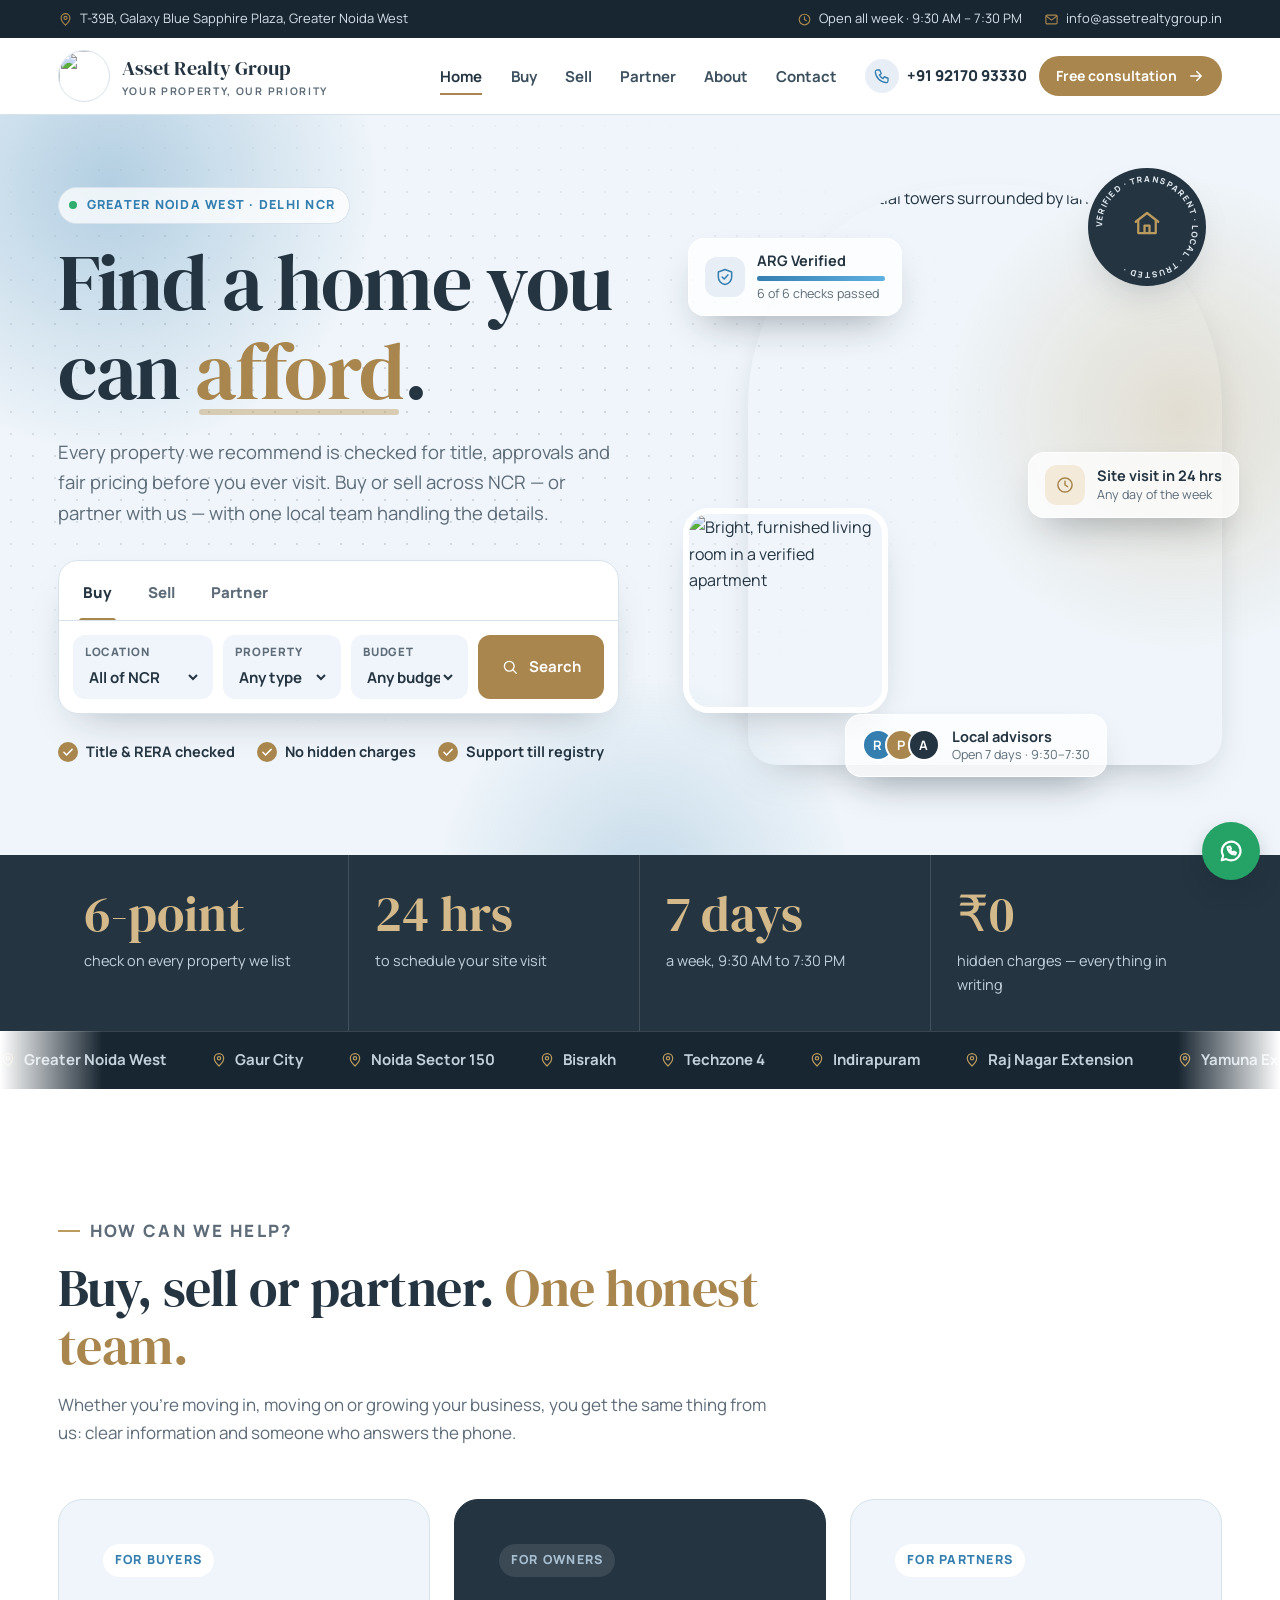
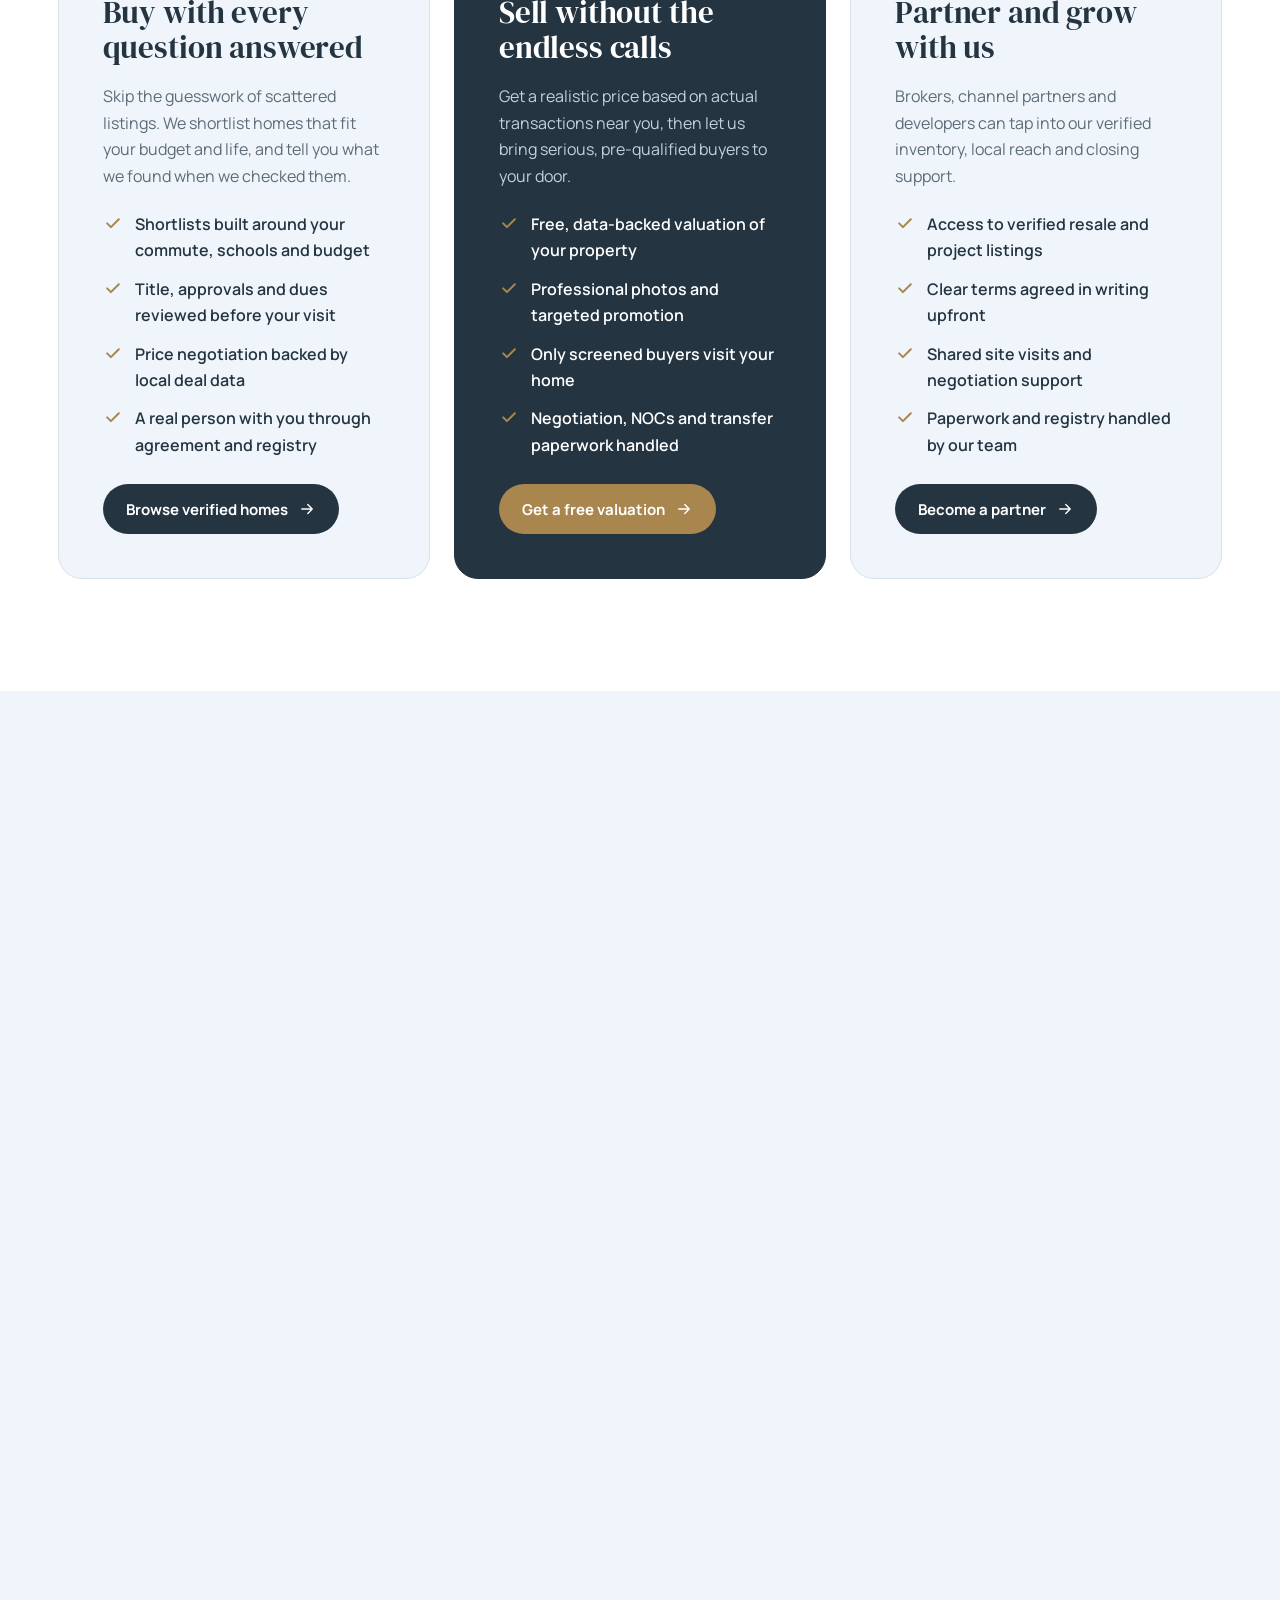
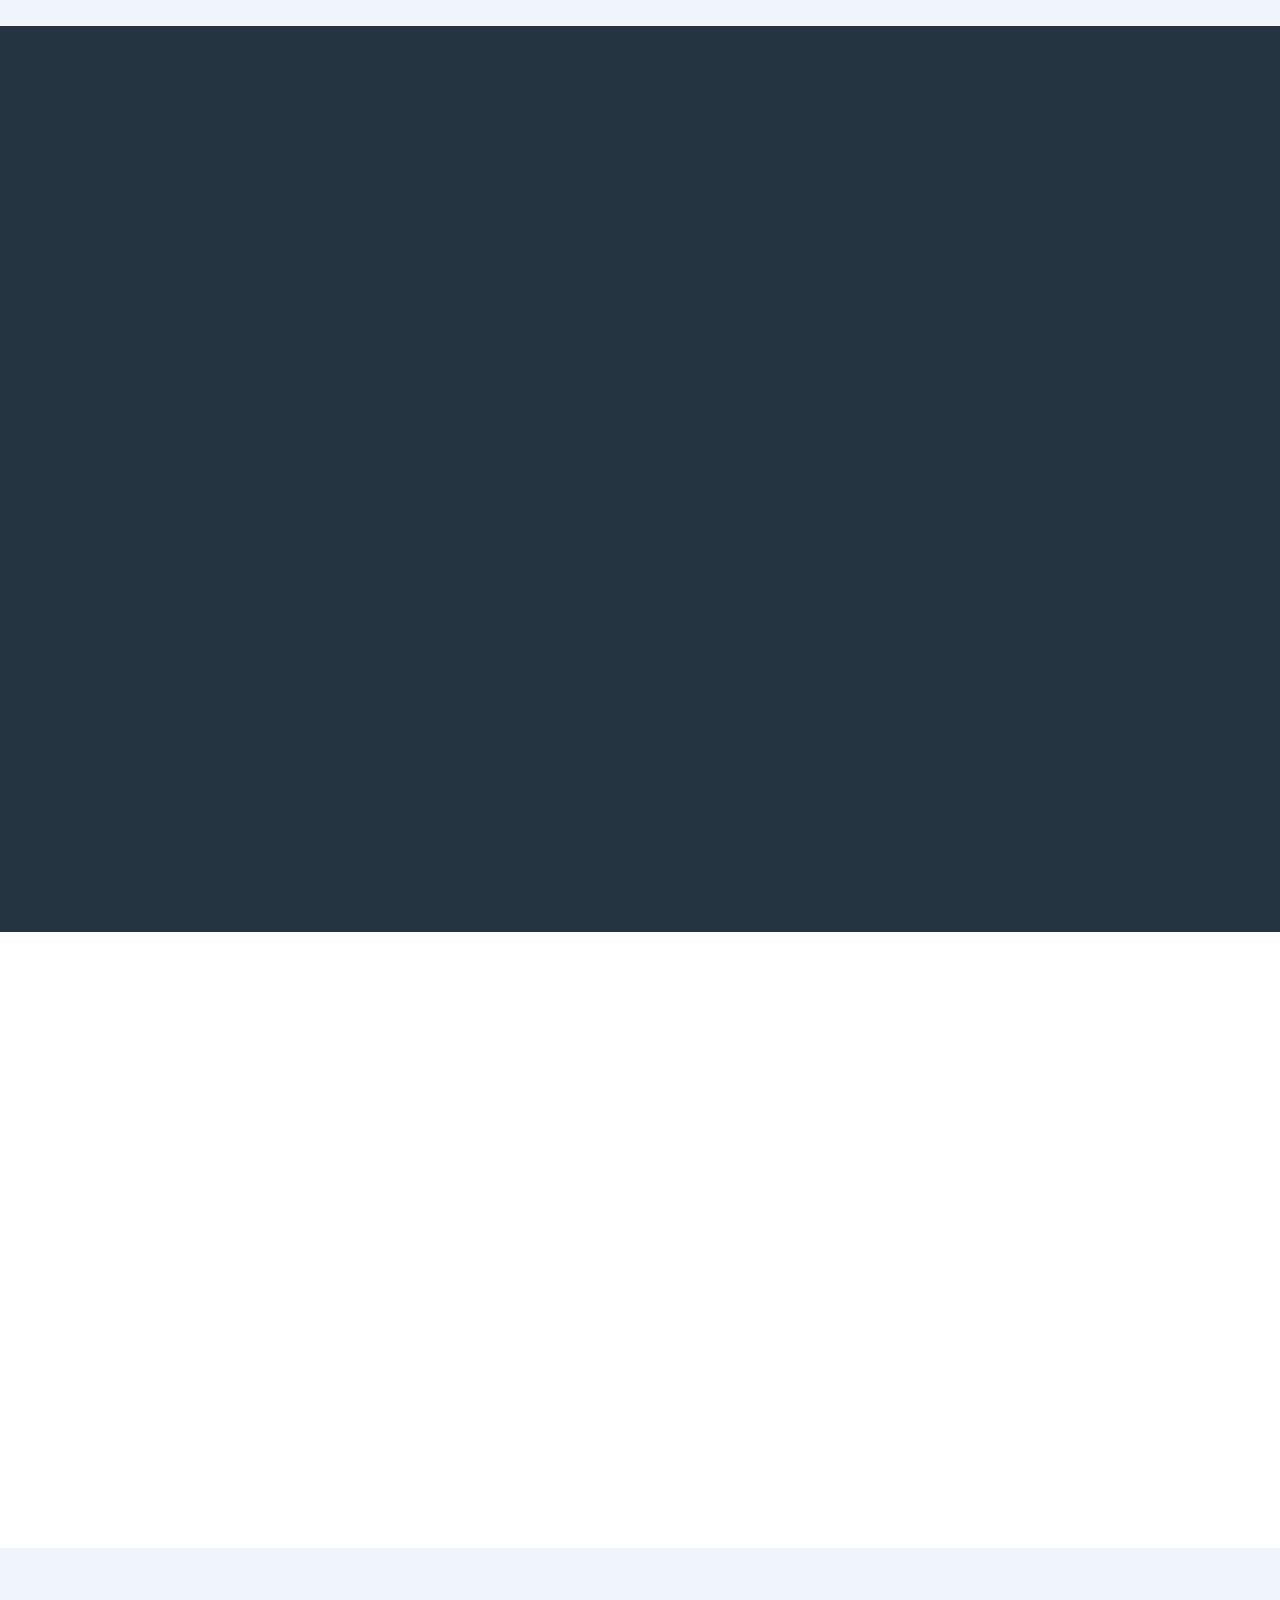
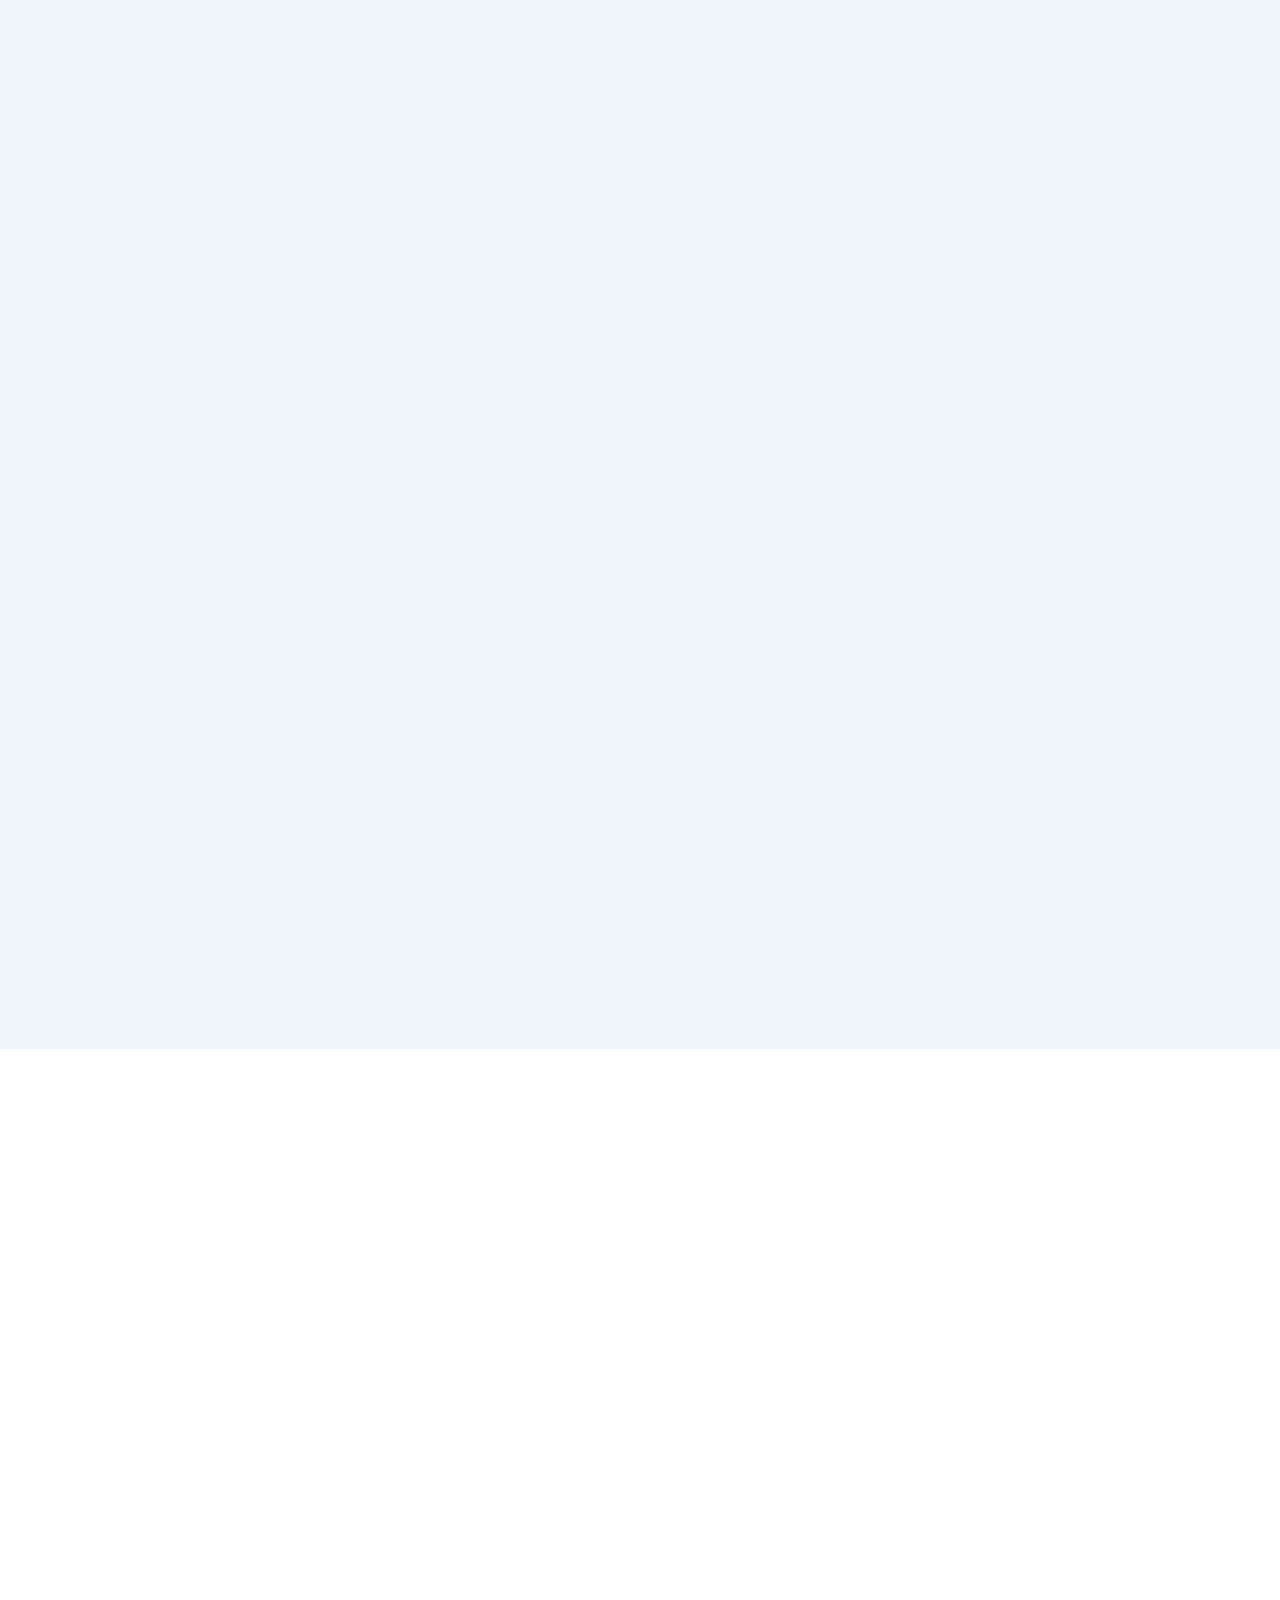
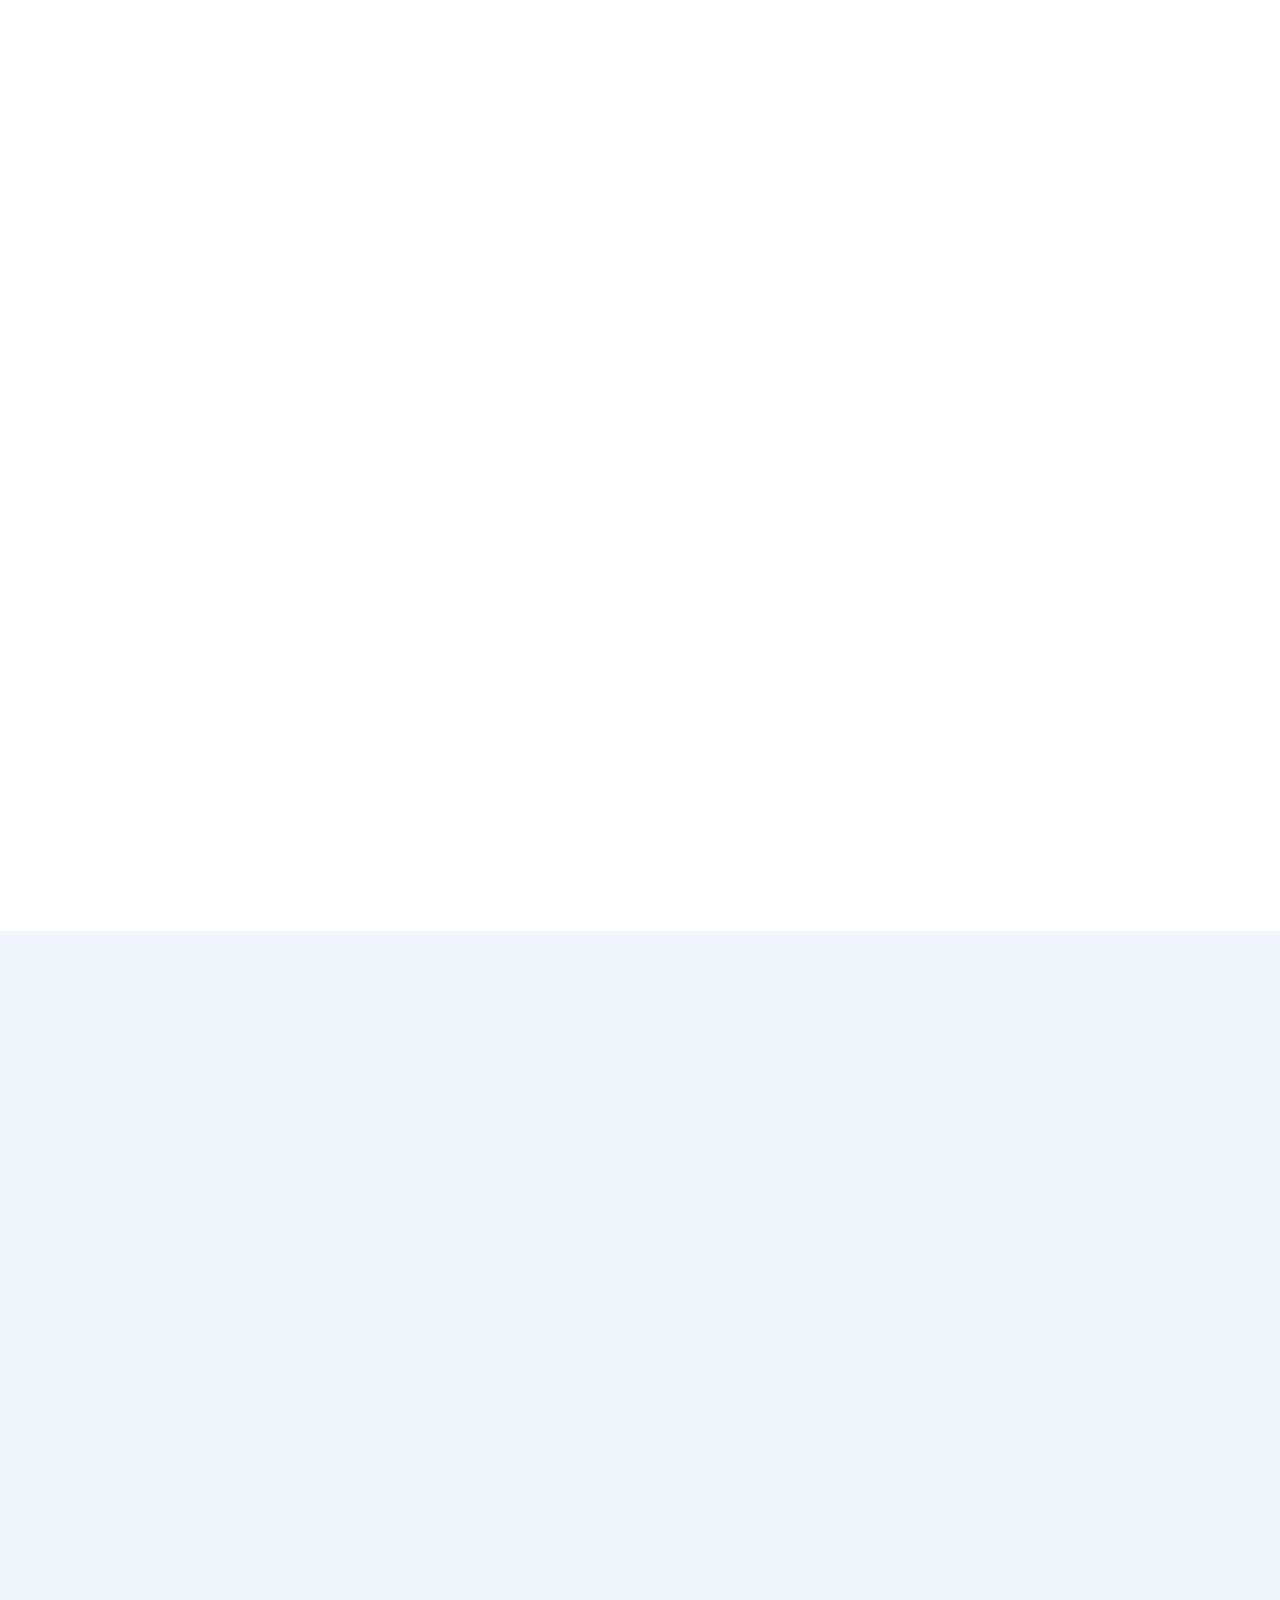
==== commit 22cd076f: "Keep hero headline steady while the rotating word changes Reserve the width of the longest phrase ("" ====
--- a/index.html
+++ b/index.html
@@ -86,7 +86,7 @@
       <div class="wrap hero-grid">
       <div class="hero-copy">
         <p class="eyebrow anim" style="--d:1"><span class="live-dot"></span>Greater Noida West · Delhi NCR</p>
-        <h1 class="anim" style="--d:2" aria-label="Find a home you can trust.">Find a home you can <span class="rotator" aria-hidden="true"><em data-words="trust|afford|love|grow into">trust</em></span><span aria-hidden="true">.</span></h1>
+        <h1 class="anim" style="--d:2" aria-label="Find a home you can trust.">Find a home you can <span class="rotator" aria-hidden="true"><em data-words="trust|afford|love|grow into">trust</em>.</span></h1>
         <p class="hero-lead anim" style="--d:3">Every property we recommend is checked for title, approvals and fair pricing before you ever visit. Buy or sell across NCR — or partner with us — with one local team handling the details.</p>
         <form class="search anim" style="--d:4" id="hero-search" action="buy" method="get" role="search" aria-label="Property search">
           <div class="search-tabs" role="tablist">
--- a/assets/css/style.css
+++ b/assets/css/style.css
@@ -534,11 +534,12 @@
 .live-dot { width: 8px; height: 8px; border-radius: 50%; background: #2fae6f; animation: pulse 2.2s infinite; }
 @keyframes pulse { 0% { box-shadow: 0 0 0 0 rgba(47,174,111,.5); } 70%, 100% { box-shadow: 0 0 0 10px rgba(47,174,111,0); } }
 .hero h1 { font-size: clamp(44px, 6.3vw, 80px); color: var(--slate); letter-spacing: -.02em; }
-.rotator { position: relative; display: inline-block; overflow: hidden; vertical-align: bottom; padding-bottom: .1em; margin-bottom: -.1em; white-space: nowrap; transition: width .55s var(--ease); }
+.rotator { display: inline-block; overflow: hidden; vertical-align: bottom; padding-bottom: .1em; margin-bottom: -.1em; white-space: nowrap; }
 .rotator em { display: inline-block; transition: transform .5s var(--ease), opacity .5s; }
 .rotator em.out { transform: translateY(-105%); opacity: 0; }
 .rotator em.pre { transform: translateY(105%); opacity: 0; transition: none; }
-.rotator::after { content: ""; position: absolute; left: 2%; right: 2%; bottom: .1em; height: .08em; border-radius: 4px; background: var(--copper); opacity: .3; }
+.rotator em { position: relative; }
+.rotator em::after { content: ""; position: absolute; left: 2%; right: 2%; bottom: .02em; height: .08em; border-radius: 4px; background: var(--gold); opacity: .45; }
 .hero-lead { max-width: 560px; margin-top: 20px; color: var(--muted); font-size: clamp(16px, 1.6vw, 18.5px); }
 .hero-checks { display: flex; flex-wrap: wrap; gap: 10px 22px; margin: 26px 0 0; padding: 0; list-style: none; color: var(--slate); font-size: 14.5px; font-weight: 700; }
 .hero-checks li { display: flex; align-items: center; gap: 8px; }
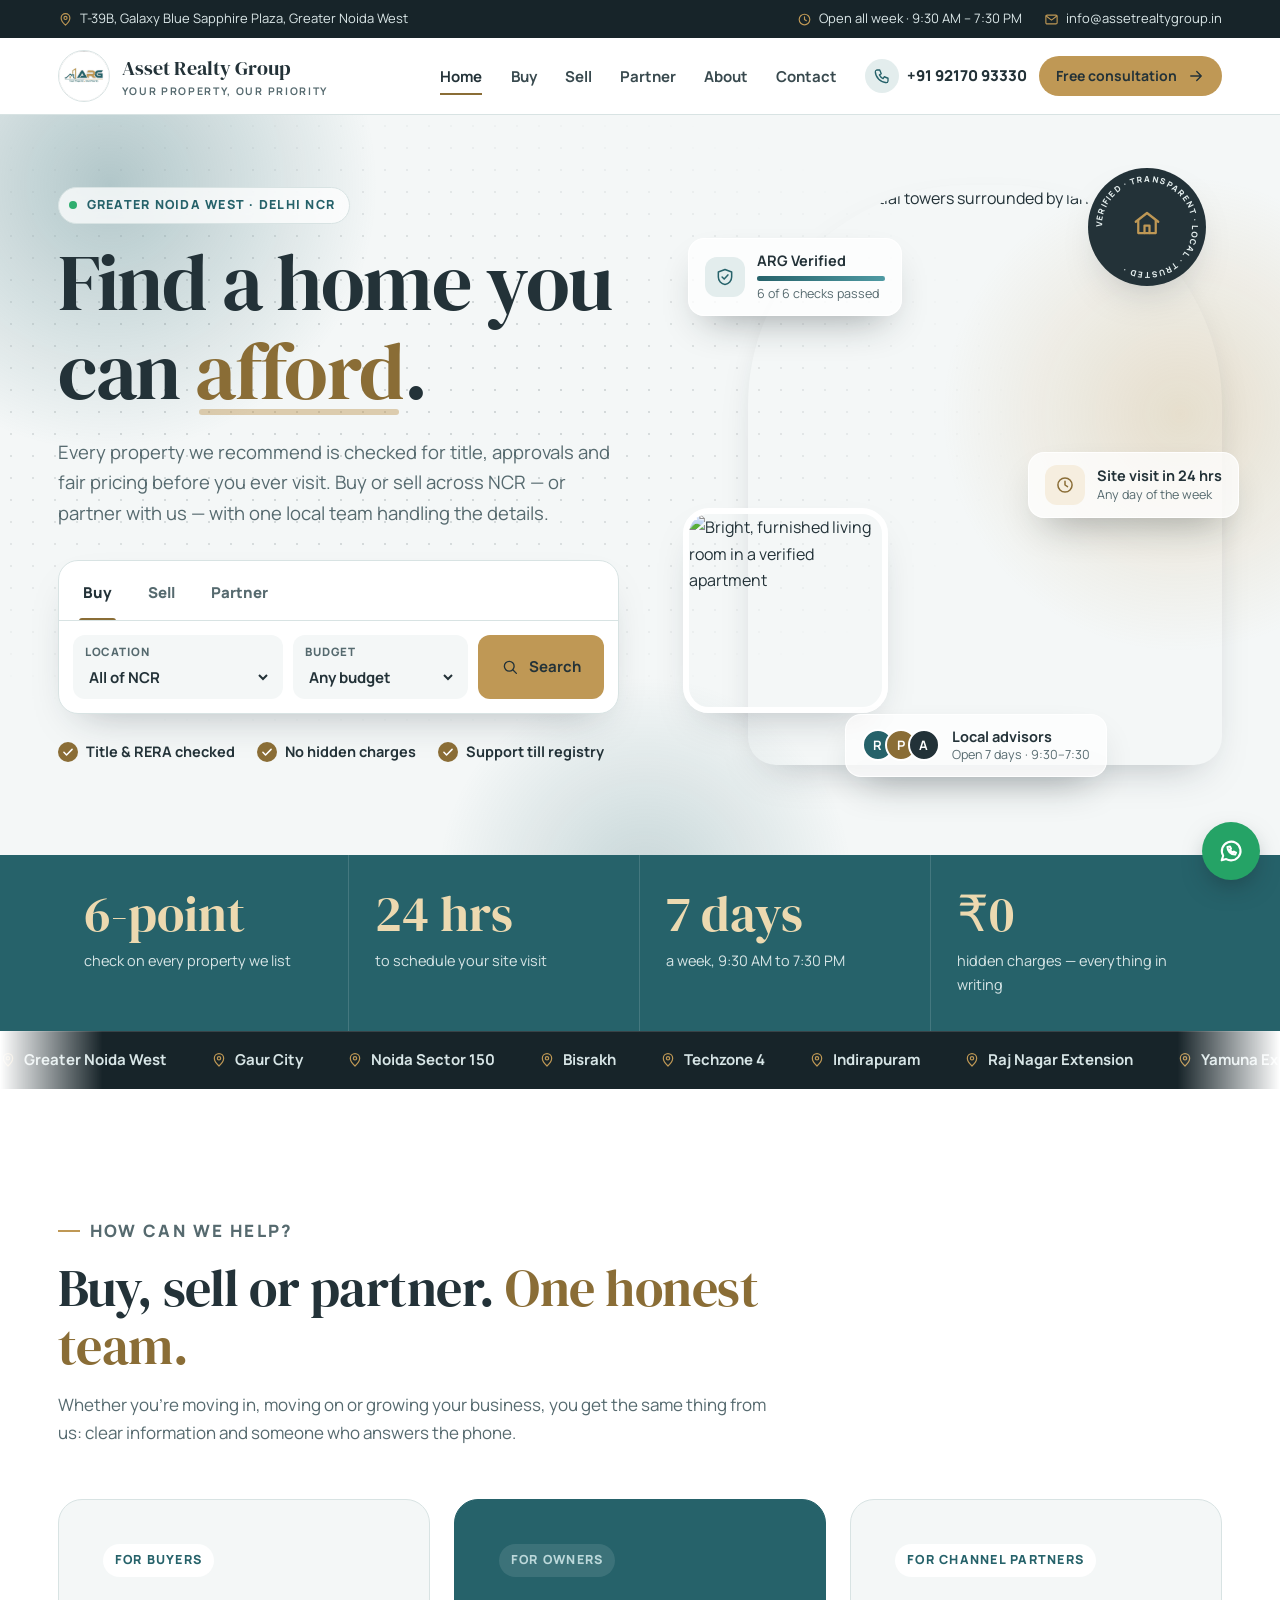
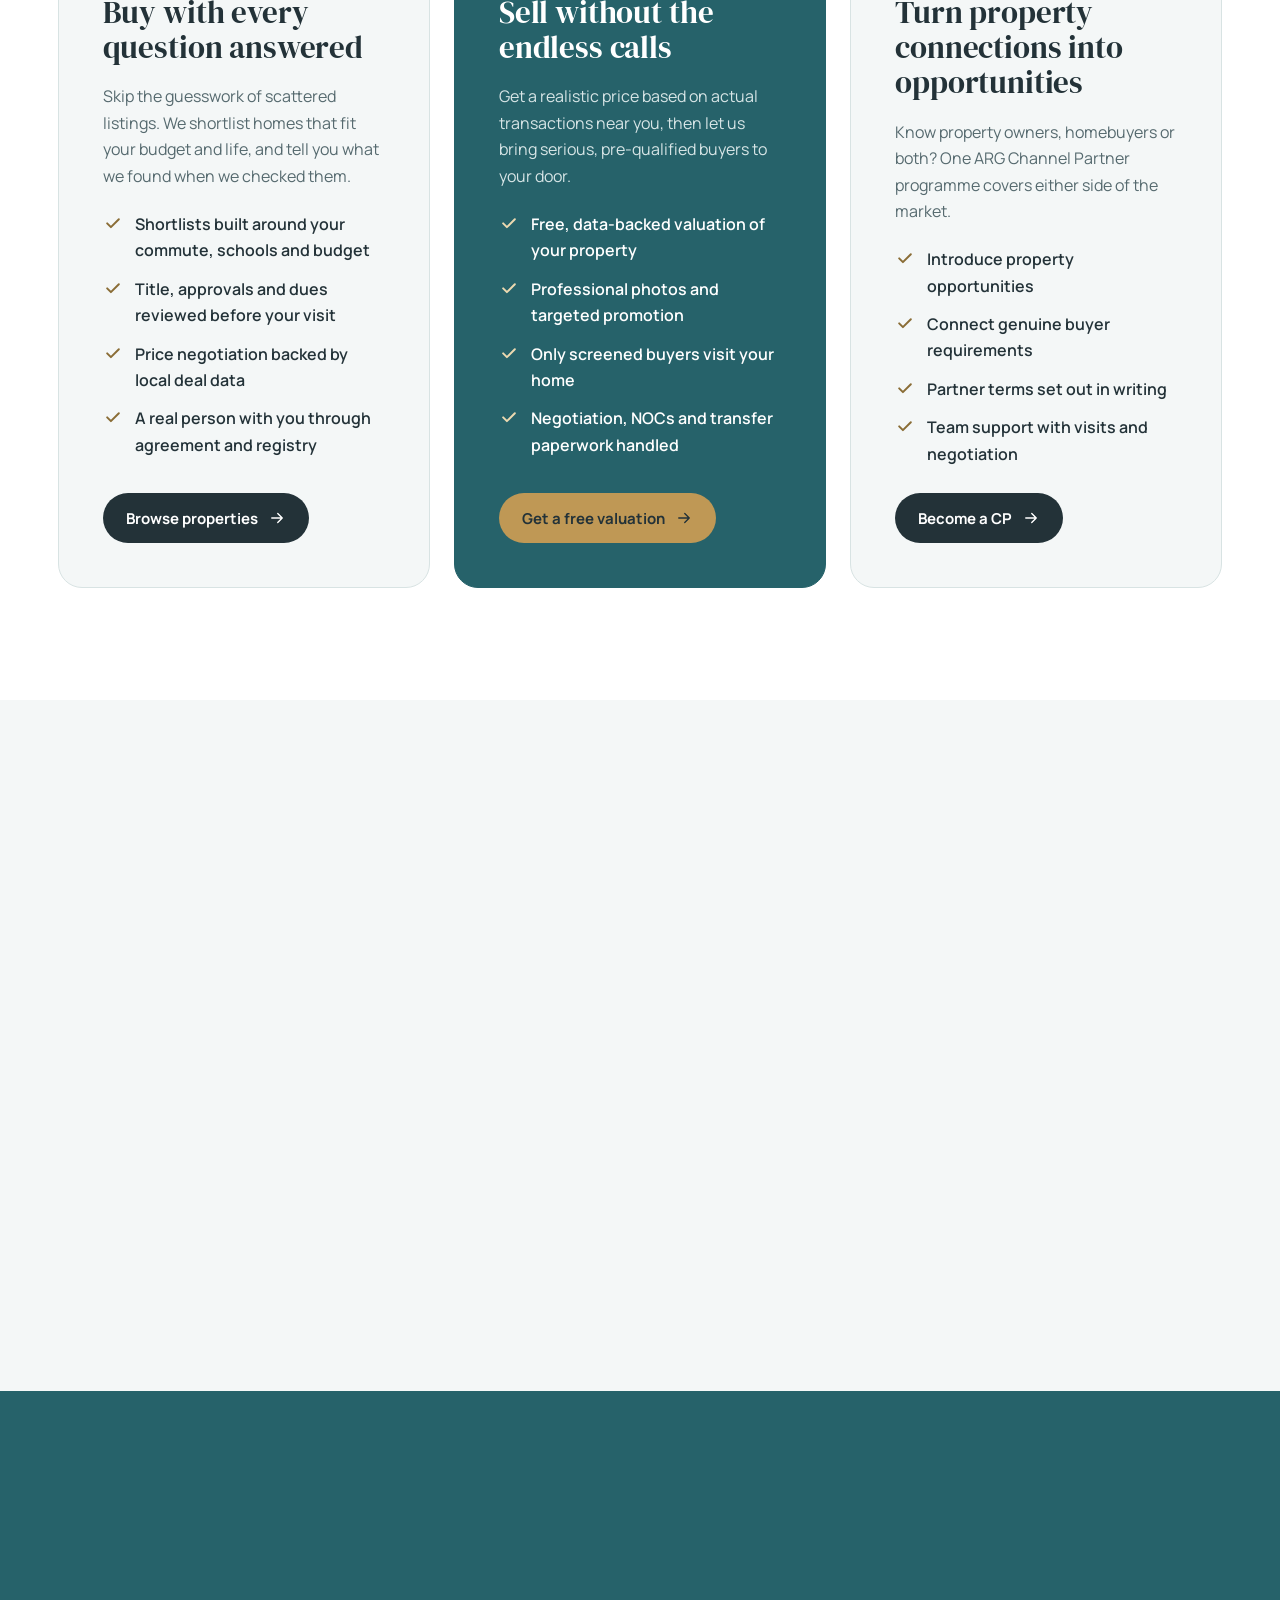
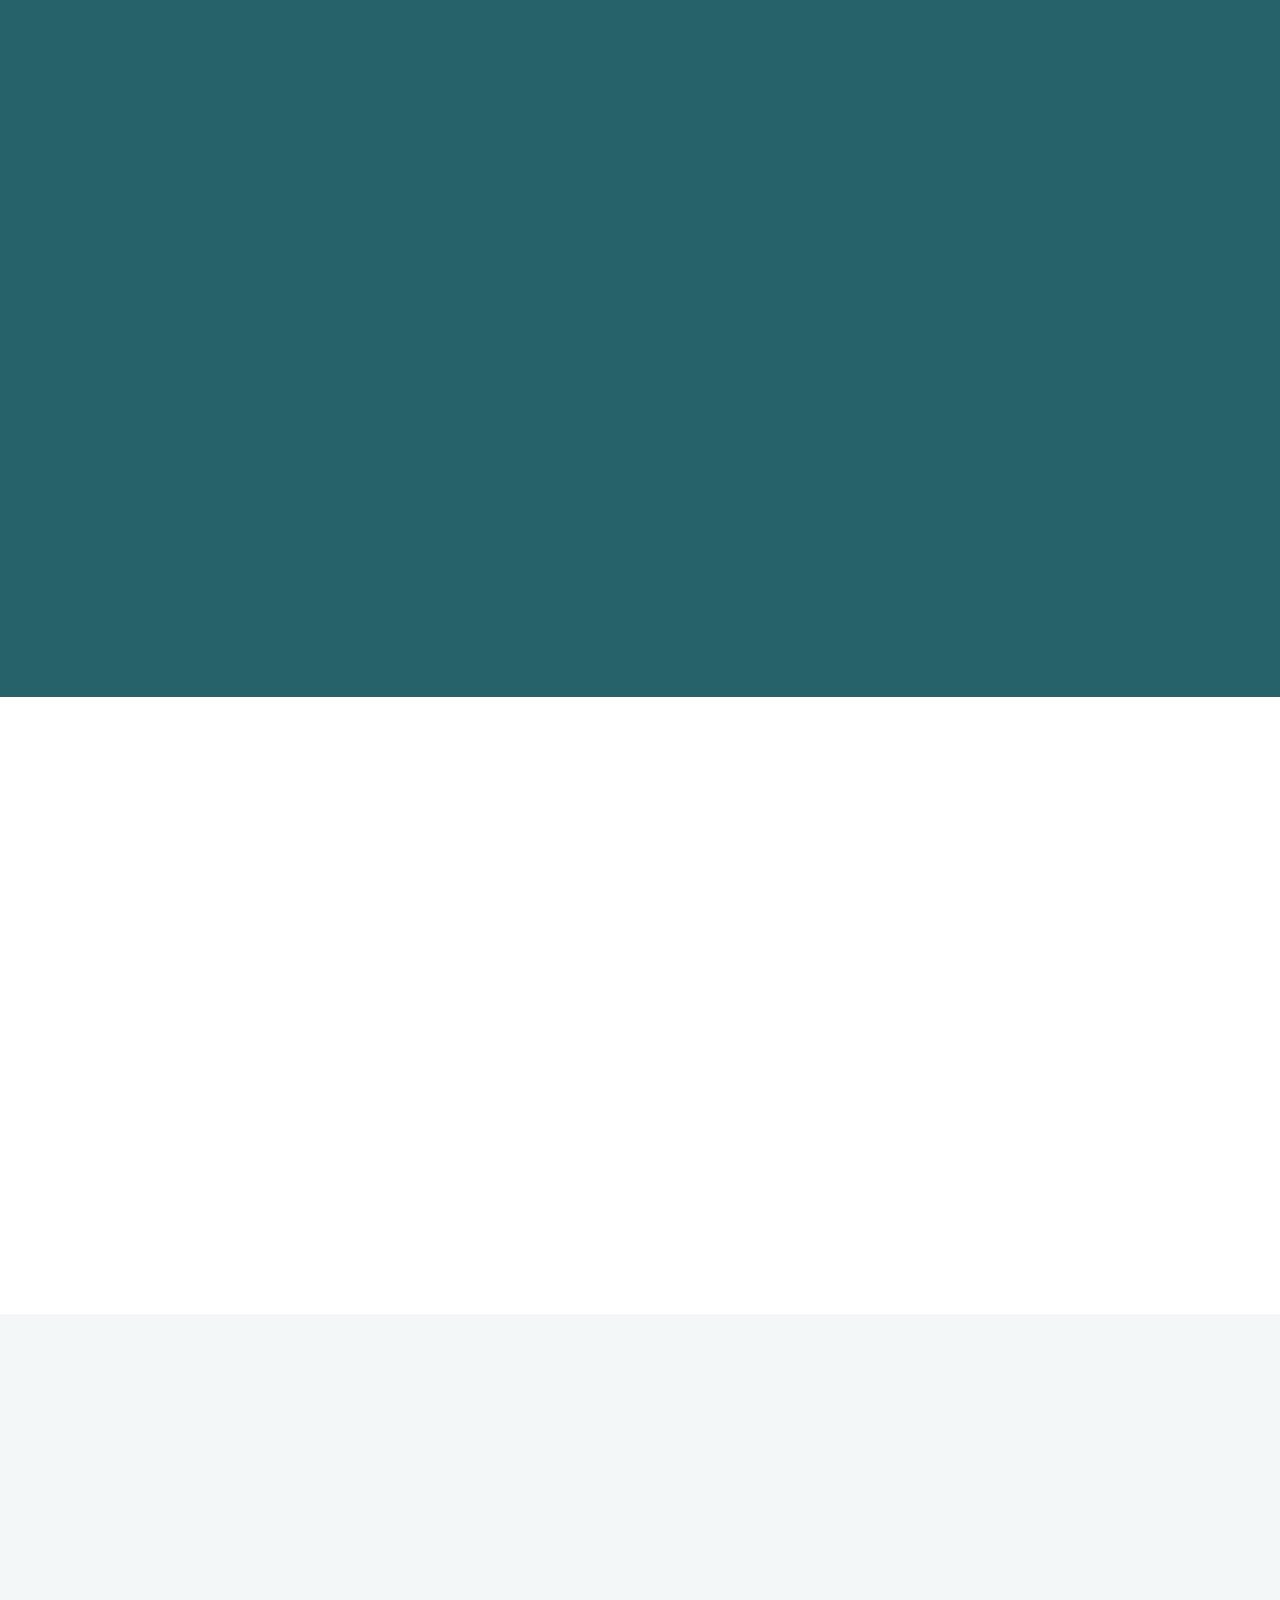
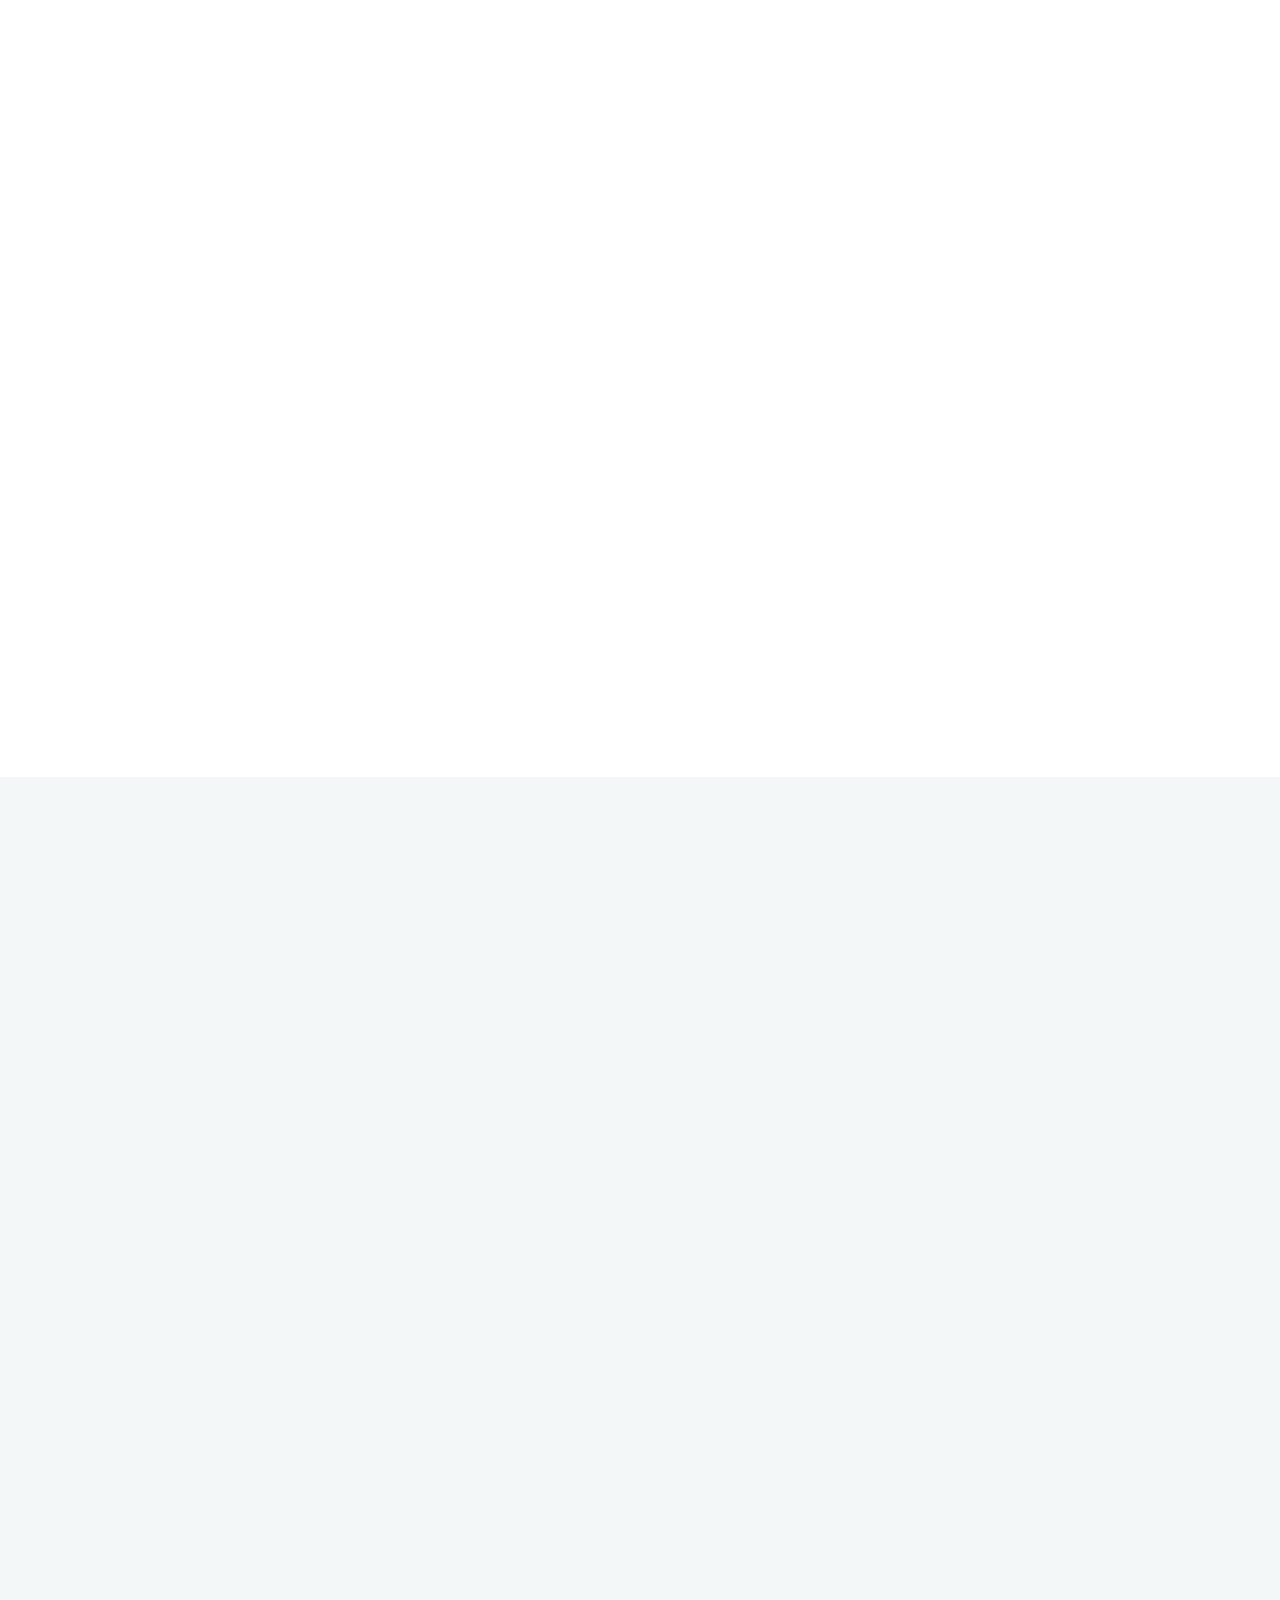
==== commit a2eb599f: "Add unified Channel Partner programme and live property pages Replace the three partner types with o" ====
--- a/index.html
+++ b/index.html
@@ -5,7 +5,7 @@
   <meta name="viewport" content="width=device-width, initial-scale=1, viewport-fit=cover">
   <title>Asset Realty Group | Verified Property in Greater Noida West & NCR</title>
   <meta name="description" content="Buy or sell verified property across Greater Noida West, Noida, Greater Noida and Ghaziabad, or partner with ARG. Documents checked, honest pricing and support till registry.">
-  <meta name="theme-color" content="#243441">
+  <meta name="theme-color" content="#26626a">
   <link rel="canonical" href="https://assetrealtygroup.in/">
   <meta property="og:type" content="website">
   <meta property="og:site_name" content="Asset Realty Group">
@@ -13,13 +13,13 @@
   <meta property="og:description" content="Buy or sell verified property across Greater Noida West, Noida, Greater Noida and Ghaziabad, or partner with ARG. Documents checked, honest pricing and support till registry.">
   <meta property="og:url" content="https://assetrealtygroup.in/">
   <meta property="og:image" content="https://images.unsplash.com/photo-1545324418-cc1a3fa10c00?auto=format&fit=crop&w=1600&q=80">
-  <link rel="icon" href="https://propertyplusrealtors.com/logo.jpeg">
+  <link rel="icon" href="assets/img/arg-logo.jpeg">
   <link rel="preconnect" href="https://fonts.googleapis.com"><link rel="preconnect" href="https://fonts.gstatic.com" crossorigin><link rel="preconnect" href="https://images.unsplash.com">
   <link rel="preload" as="style" href="https://fonts.googleapis.com/css2?family=DM+Serif+Display&family=Manrope:wght@400;600;700;800&display=swap" onload="this.onload=null;this.rel='stylesheet'">
   <noscript><link rel="stylesheet" href="https://fonts.googleapis.com/css2?family=DM+Serif+Display&family=Manrope:wght@400;600;700;800&display=swap"></noscript>
   <link rel="preload" as="image" href="https://images.unsplash.com/photo-1545324418-cc1a3fa10c00?auto=format&fit=crop&w=1200&q=80" imagesrcset="https://images.unsplash.com/photo-1545324418-cc1a3fa10c00?auto=format&fit=crop&w=480&q=75 480w, https://images.unsplash.com/photo-1545324418-cc1a3fa10c00?auto=format&fit=crop&w=800&q=75 800w, https://images.unsplash.com/photo-1545324418-cc1a3fa10c00?auto=format&fit=crop&w=1200&q=75 1200w, https://images.unsplash.com/photo-1545324418-cc1a3fa10c00?auto=format&fit=crop&w=1600&q=75 1600w" imagesizes="(max-width: 960px) 100vw, 50vw" fetchpriority="high">
   <link rel="stylesheet" href="assets/css/style.css">
-  <script type="application/ld+json">{"@context":"https://schema.org","@type":"RealEstateAgent","name":"Asset Realty Group","alternateName":"ARG","url":"https://assetrealtygroup.in/","telephone":"+91-9217093330","email":"info@assetrealtygroup.in","image":"https://propertyplusrealtors.com/logo.jpeg","openingHours":"Mo-Su 09:30-19:30","address":{"@type":"PostalAddress","streetAddress":"Office No. T-39B, 3rd Floor, Galaxy Blue Sapphire Plaza","addressLocality":"Greater Noida West","addressRegion":"Uttar Pradesh","postalCode":"201306","addressCountry":"IN"},"areaServed":["Greater Noida West","Noida","Greater Noida","Ghaziabad","Delhi NCR"]}</script>
+  <script type="application/ld+json">{"@context":"https://schema.org","@type":"RealEstateAgent","name":"Asset Realty Group","alternateName":"ARG","url":"https://assetrealtygroup.in/","telephone":"+91-9217093330","email":"info@assetrealtygroup.in","image":"https://assetrealtygroup.in/assets/img/arg-logo.jpeg","openingHours":"Mo-Su 09:30-19:30","address":{"@type":"PostalAddress","streetAddress":"Office No. T-39B, 3rd Floor, Galaxy Blue Sapphire Plaza","addressLocality":"Greater Noida West","addressRegion":"Uttar Pradesh","postalCode":"201306","addressCountry":"IN"},"areaServed":["Greater Noida West","Noida","Greater Noida","Ghaziabad","Delhi NCR"]}</script>
   <script src="assets/js/main.js" defer></script>
 </head>
 <body>
@@ -66,7 +66,7 @@
   </div></div>
   <header class="site-header"><div class="wrap head">
     <a class="brand" href="./" aria-label="Asset Realty Group — home">
-      <img src="https://propertyplusrealtors.com/logo.jpeg" alt="" width="52" height="52">
+      <img src="assets/img/arg-logo.jpeg" alt="" width="52" height="52">
       <span class="brand-text"><strong>Asset Realty Group</strong><small>YOUR PROPERTY, OUR PRIORITY</small></span>
     </a>
     <button class="menu-btn" type="button" aria-label="Open menu" aria-expanded="false" aria-controls="site-nav"><svg class="icon open-i" aria-hidden="true"><use href="#menu"/></svg><svg class="icon close-i" aria-hidden="true"><use href="#close"/></svg></button>
@@ -92,19 +92,17 @@
           <div class="search-tabs" role="tablist">
             <button class="search-tab" type="button" role="tab" aria-selected="true" data-intent="buy" data-cta="Search">Buy</button>
             <button class="search-tab" type="button" role="tab" aria-selected="false" data-intent="sell" data-cta="Get valuation">Sell</button>
-            <button class="search-tab" type="button" role="tab" aria-selected="false" data-intent="partner" data-cta="Partner with us">Partner</button>
+            <button class="search-tab" type="button" role="tab" aria-selected="false" data-intent="partner" data-cta="Become a CP">Partner</button>
           </div>
           <input type="hidden" name="intent" value="buy">
           <div class="search-body" data-panel="search">
             <div class="search-field"><label for="s-loc">Location</label><select id="s-loc" name="loc"><option value="">All of NCR</option><option>Greater Noida West</option><option>Noida</option><option>Greater Noida</option><option>Ghaziabad</option></select></div>
-            <div class="search-field"><label for="s-type">Property</label><select id="s-type" name="type"><option value="">Any type</option><option value="Residential">Apartment / Villa</option><option value="Commercial">Office / Shop</option><option value="Plot">Plot / Land</option></select></div>
             <div class="search-field"><label for="s-budget">Budget</label><select id="s-budget" name="budget"><option value="">Any budget</option><option value="0-50">Under ₹50 Lakh</option><option value="50-80">₹50 – 80 Lakh</option><option value="80-120">₹80 Lakh – 1.2 Cr</option><option value="120-200">₹1.2 – 2 Cr</option><option value="200-100000">Above ₹2 Cr</option></select></div>
             <button class="btn btn-copper" type="submit"><svg class="icon" aria-hidden="true"><use href="#search"/></svg><span>Search</span></button>
           </div>
           <div class="search-body partner" data-panel="partner" hidden>
-            <div class="search-field"><label for="s-name">Your name</label><input id="s-name" name="name" autocomplete="name" required minlength="2" placeholder="Full name" disabled></div>
-            <div class="search-field"><label for="s-phone">Mobile number</label><input id="s-phone" name="phone" type="tel" autocomplete="tel" inputmode="tel" required pattern="[0-9+\s-]{10,15}" placeholder="10-digit number" disabled></div>
-            <button class="btn btn-copper" type="submit"><svg class="icon" aria-hidden="true"><use href="#wa"/></svg><span>Connect</span></button>
+            <p>Know property owners, homebuyers or both? Work with ARG through one Channel Partner programme.</p>
+            <a class="btn btn-copper" href="partner">Become a CP <svg class="icon" aria-hidden="true"><use href="#arrow"/></svg></a>
           </div>
         </form>
         <ul class="hero-checks anim" style="--d:5"><li><svg class="icon" aria-hidden="true"><use href="#check"/></svg>Title &amp; RERA checked</li><li><svg class="icon" aria-hidden="true"><use href="#check"/></svg>No hidden charges</li><li><svg class="icon" aria-hidden="true"><use href="#check"/></svg>Support till registry</li></ul>
@@ -132,19 +130,19 @@
       <div class="paths three" data-stagger>
         <article class="path reveal"><span class="path-tag">For buyers</span><h3>Buy with every question answered</h3><p>Skip the guesswork of scattered listings. We shortlist homes that fit your budget and life, and tell you what we found when we checked them.</p>
           <ul><li><svg class="icon" aria-hidden="true"><use href="#check"/></svg>Shortlists built around your commute, schools and budget</li><li><svg class="icon" aria-hidden="true"><use href="#check"/></svg>Title, approvals and dues reviewed before your visit</li><li><svg class="icon" aria-hidden="true"><use href="#check"/></svg>Price negotiation backed by local deal data</li><li><svg class="icon" aria-hidden="true"><use href="#check"/></svg>A real person with you through agreement and registry</li></ul>
-          <a class="btn btn-dark" href="buy">Browse verified homes <svg class="icon" aria-hidden="true"><use href="#arrow"/></svg></a></article>
+          <a class="btn btn-dark" href="buy">Browse properties <svg class="icon" aria-hidden="true"><use href="#arrow"/></svg></a></article>
         <article class="path dark reveal"><span class="path-tag">For owners</span><h3>Sell without the endless calls</h3><p>Get a realistic price based on actual transactions near you, then let us bring serious, pre-qualified buyers to your door.</p>
           <ul><li><svg class="icon" aria-hidden="true"><use href="#check"/></svg>Free, data-backed valuation of your property</li><li><svg class="icon" aria-hidden="true"><use href="#check"/></svg>Professional photos and targeted promotion</li><li><svg class="icon" aria-hidden="true"><use href="#check"/></svg>Only screened buyers visit your home</li><li><svg class="icon" aria-hidden="true"><use href="#check"/></svg>Negotiation, NOCs and transfer paperwork handled</li></ul>
           <a class="btn btn-copper" href="sell">Get a free valuation <svg class="icon" aria-hidden="true"><use href="#arrow"/></svg></a></article>
-        <article class="path reveal"><span class="path-tag">For partners</span><h3>Partner and grow with us</h3><p>Brokers, channel partners and developers can tap into our verified inventory, local reach and closing support.</p>
-          <ul><li><svg class="icon" aria-hidden="true"><use href="#check"/></svg>Access to verified resale and project listings</li><li><svg class="icon" aria-hidden="true"><use href="#check"/></svg>Clear terms agreed in writing upfront</li><li><svg class="icon" aria-hidden="true"><use href="#check"/></svg>Shared site visits and negotiation support</li><li><svg class="icon" aria-hidden="true"><use href="#check"/></svg>Paperwork and registry handled by our team</li></ul>
-          <a class="btn btn-dark" href="partner">Become a partner <svg class="icon" aria-hidden="true"><use href="#arrow"/></svg></a></article>
+        <article class="path reveal"><span class="path-tag">For Channel Partners</span><h3>Turn property connections into opportunities</h3><p>Know property owners, homebuyers or both? One ARG Channel Partner programme covers either side of the market.</p>
+          <ul><li><svg class="icon" aria-hidden="true"><use href="#check"/></svg>Introduce property opportunities</li><li><svg class="icon" aria-hidden="true"><use href="#check"/></svg>Connect genuine buyer requirements</li><li><svg class="icon" aria-hidden="true"><use href="#check"/></svg>Partner terms set out in writing</li><li><svg class="icon" aria-hidden="true"><use href="#check"/></svg>Team support with visits and negotiation</li></ul>
+          <a class="btn btn-dark" href="partner">Become a CP <svg class="icon" aria-hidden="true"><use href="#arrow"/></svg></a></article>
       </div>
     </div></section>
 
     <section class="section bg-paper"><div class="wrap">
       <div class="head-row reveal">
-        <div class="section-head"><p class="eyebrow">Handpicked this week</p><h2>Verified properties</h2></div>
+        <div class="section-head"><p class="eyebrow">Latest listings</p><h2>Properties available now</h2></div>
         <div class="tabs" role="tablist" aria-label="Apartment type">
           <button class="tab" type="button" role="tab" aria-selected="true" data-featured="all">All homes</button>
           <button class="tab" type="button" role="tab" aria-selected="false" data-featured="2">2 BHK</button>
@@ -153,7 +151,7 @@
         </div>
       </div>
       <div class="listing-grid" id="featured-grid" aria-live="polite"></div>
-      <div class="head-row" style="margin:30px 0 0;align-items:center"><p class="note" style="margin:0">Representative listings — availability and prices change often, so confirm with our team.</p><a class="btn btn-ghost" id="featured-more" href="buy?type=Residential">See all homes <svg class="icon" aria-hidden="true"><use href="#arrow"/></svg></a></div>
+      <div class="head-row" style="margin:30px 0 0;align-items:center"><p class="note" style="margin:0">Availability and prices change often, so please confirm with our team.</p><a class="btn btn-ghost" id="featured-more" href="buy">See all properties <svg class="icon" aria-hidden="true"><use href="#arrow"/></svg></a></div>
     </div></section>
 
     <section class="section bg-dark on-dark"><div class="wrap verify-grid">
@@ -191,16 +189,16 @@
         <a class="area reveal" href="buy?loc=Noida"><img src="https://images.unsplash.com/photo-1574362848149-11496d93a7c7?auto=format&fit=crop&w=700&q=80" srcset="https://images.unsplash.com/photo-1574362848149-11496d93a7c7?auto=format&fit=crop&w=480&q=75 480w, https://images.unsplash.com/photo-1574362848149-11496d93a7c7?auto=format&fit=crop&w=800&q=75 800w, https://images.unsplash.com/photo-1574362848149-11496d93a7c7?auto=format&fit=crop&w=1200&q=75 1200w" sizes="(max-width: 700px) 100vw, (max-width: 1100px) 50vw, 33vw" decoding="async" alt="" loading="lazy"><h3>Noida</h3><p>Established sectors close to offices and the expressway.</p></a>
         <a class="area reveal" href="buy?loc=Greater+Noida"><img src="https://images.unsplash.com/photo-1600596542815-ffad4c1539a9?auto=format&fit=crop&w=700&q=80" srcset="https://images.unsplash.com/photo-1600596542815-ffad4c1539a9?auto=format&fit=crop&w=480&q=75 480w, https://images.unsplash.com/photo-1600596542815-ffad4c1539a9?auto=format&fit=crop&w=800&q=75 800w, https://images.unsplash.com/photo-1600596542815-ffad4c1539a9?auto=format&fit=crop&w=1200&q=75 1200w" sizes="(max-width: 700px) 100vw, (max-width: 1100px) 50vw, 33vw" decoding="async" alt="" loading="lazy"><h3>Greater Noida</h3><p>Wide roads, villas and plots near the Yamuna Expressway.</p></a>
         <a class="area reveal" href="buy?loc=Ghaziabad"><img src="https://images.unsplash.com/photo-1515263487990-61b07816b324?auto=format&fit=crop&w=700&q=80" srcset="https://images.unsplash.com/photo-1515263487990-61b07816b324?auto=format&fit=crop&w=480&q=75 480w, https://images.unsplash.com/photo-1515263487990-61b07816b324?auto=format&fit=crop&w=800&q=75 800w, https://images.unsplash.com/photo-1515263487990-61b07816b324?auto=format&fit=crop&w=1200&q=75 1200w" sizes="(max-width: 700px) 100vw, (max-width: 1100px) 50vw, 33vw" decoding="async" alt="" loading="lazy"><h3>Ghaziabad</h3><p>Indirapuram to Raj Nagar Extension, well linked to Delhi.</p></a>
-        <a class="area reveal" href="buy?type=Commercial"><img src="https://images.unsplash.com/photo-1486406146926-c627a92ad1ab?auto=format&fit=crop&w=700&q=80" srcset="https://images.unsplash.com/photo-1486406146926-c627a92ad1ab?auto=format&fit=crop&w=480&q=75 480w, https://images.unsplash.com/photo-1486406146926-c627a92ad1ab?auto=format&fit=crop&w=800&q=75 800w, https://images.unsplash.com/photo-1486406146926-c627a92ad1ab?auto=format&fit=crop&w=1200&q=75 1200w" sizes="(max-width: 700px) 100vw, (max-width: 1100px) 50vw, 33vw" decoding="async" alt="" loading="lazy"><h3>Commercial hubs</h3><p>Offices and retail in Techzone 4, Sector 62 and Sector 132.</p></a>
+        <a class="area reveal" href="contact"><img src="https://images.unsplash.com/photo-1486406146926-c627a92ad1ab?auto=format&fit=crop&w=700&q=80" srcset="https://images.unsplash.com/photo-1486406146926-c627a92ad1ab?auto=format&fit=crop&w=480&q=75 480w, https://images.unsplash.com/photo-1486406146926-c627a92ad1ab?auto=format&fit=crop&w=800&q=75 800w, https://images.unsplash.com/photo-1486406146926-c627a92ad1ab?auto=format&fit=crop&w=1200&q=75 1200w" sizes="(max-width: 700px) 100vw, (max-width: 1100px) 50vw, 33vw" decoding="async" alt="" loading="lazy"><h3>Commercial hubs</h3><p>Offices and retail in Techzone 4, Sector 62 and Sector 132.</p></a>
       </div>
       <div class="chips reveal"><span class="chip"><svg class="icon" aria-hidden="true"><use href="#pin"/></svg>Gaur City</span><span class="chip"><svg class="icon" aria-hidden="true"><use href="#pin"/></svg>Bisrakh</span><span class="chip"><svg class="icon" aria-hidden="true"><use href="#pin"/></svg>Techzone 4</span><span class="chip"><svg class="icon" aria-hidden="true"><use href="#pin"/></svg>Sector 1–16 GN West</span><span class="chip"><svg class="icon" aria-hidden="true"><use href="#pin"/></svg>Pratap Vihar</span><span class="chip"><svg class="icon" aria-hidden="true"><use href="#pin"/></svg>Yamuna Expressway</span><span class="chip"><svg class="icon" aria-hidden="true"><use href="#pin"/></svg>Indirapuram</span><span class="chip"><svg class="icon" aria-hidden="true"><use href="#pin"/></svg>Sector 150</span></div>
     </div></section>
 
     <section class="section"><div class="wrap">
       <div class="split" style="align-items:start">
-        <div class="split-copy reveal"><p class="eyebrow">Partner with ARG</p><h2>Grow your business <em>with us.</em></h2><p>Are you a broker, channel partner or developer? Work with a team that verifies every deal, shares inventory openly and pays on time.</p>
-          <ul class="ticks"><li><svg class="icon" aria-hidden="true"><use href="#check"/></svg><span><strong>Verified inventory to sell</strong>Access our checked resale and project listings across NCR.</span></li><li><svg class="icon" aria-hidden="true"><use href="#check"/></svg><span><strong>Clear, written terms</strong>Agreed before the first deal, with no surprises at closing.</span></li></ul>
-          <a class="btn btn-dark" href="partner">Become a partner <svg class="icon" aria-hidden="true"><use href="#arrow"/></svg></a></div>
+        <div class="split-copy reveal"><p class="eyebrow">ARG Channel Partner programme</p><h2>Your network is valuable. <em>Put it to work with us.</em></h2><p>You bring the relationship. ARG brings the team, market support and transaction coordination to work together.</p>
+          <ul class="ticks"><li><svg class="icon" aria-hidden="true"><use href="#check"/></svg><span><strong>Property or buyer side, or both</strong>Two ways to collaborate within one partnership.</span></li><li><svg class="icon" aria-hidden="true"><use href="#check"/></svg><span><strong>Clear, written terms</strong>Attribution, eligibility and payment conditions are documented for the relevant transaction.</span></li></ul>
+          <a class="btn btn-dark" href="partner">Become a CP <svg class="icon" aria-hidden="true"><use href="#arrow"/></svg></a></div>
         <div class="reveal">
           <div class="banner" style="grid-template-columns:1fr">
             <div><h2>Selling soon?</h2><p>Find out what your property is worth today. Our free valuation uses recent transactions in your society and sector — not online averages.</p></div>
@@ -221,7 +219,7 @@
 
     <section class="section bg-paper" id="faq"><div class="wrap faq-grid">
       <div class="faq-side reveal"><p class="eyebrow">Good questions</p><h2>Things people <em>often ask</em></h2><p>Can't find your answer? Our advisors are happy to help — call or WhatsApp any day of the week.</p><a class="btn btn-dark" href="contact">Ask us anything <svg class="icon" aria-hidden="true"><use href="#arrow"/></svg></a></div>
-      <div class="faq-list reveal" data-stagger><details class="faq" open><summary>What does “ARG Verified” mean?</summary><p>It means our team has reviewed the property's ownership documents, RERA registration and approvals, checked for pending dues, inspected the unit in person and compared its price with recent nearby deals. We share what we find — including any concerns — before you decide.</p></details><details class="faq"><summary>Do you charge buyers a fee?</summary><p>Our fee structure is shared upfront in writing before any work begins, so there are no surprises later. Call us and we'll explain it for your specific requirement.</p></details><details class="faq"><summary>Which areas do you cover?</summary><p>We focus on Greater Noida West, Noida, Greater Noida and Ghaziabad, including Gaur City, Bisrakh, Techzone 4, Indirapuram, Raj Nagar Extension and the Yamuna Expressway belt.</p></details><details class="faq"><summary>Can you help with resale and new projects?</summary><p>Yes. We work with resale homes, ready-to-move units and selected under-construction projects, as well as commercial spaces and plots.</p></details><details class="faq"><summary>I'm a broker or developer. Can I work with ARG?</summary><p>Yes. We partner with brokers, channel partners, developers and referral partners. Visit our Partner page or call us to get started.</p></details><details class="faq"><summary>How quickly can I visit a property?</summary><p>In most cases we can arrange a site visit within 24 hours, seven days a week, at a time that suits you.</p></details></div>
+      <div class="faq-list reveal" data-stagger><details class="faq" open><summary>What does “ARG Verified” mean?</summary><p>It means our team has reviewed the property's ownership documents, RERA registration and approvals, checked for pending dues, inspected the unit in person and compared its price with recent nearby deals. We share what we find — including any concerns — before you decide.</p></details><details class="faq"><summary>Do you charge buyers a fee?</summary><p>Our fee structure is shared upfront in writing before any work begins, so there are no surprises later. Call us and we'll explain it for your specific requirement.</p></details><details class="faq"><summary>Which areas do you cover?</summary><p>We focus on Greater Noida West, Noida, Greater Noida and Ghaziabad, including Gaur City, Bisrakh, Techzone 4, Indirapuram, Raj Nagar Extension and the Yamuna Expressway belt.</p></details><details class="faq"><summary>Can you help with resale and new projects?</summary><p>Yes. We work with resale homes, ready-to-move units and selected under-construction projects, as well as commercial spaces and plots.</p></details><details class="faq"><summary>I work with property owners or buyers. Can I partner with ARG?</summary><p>Yes, through the ARG Channel Partner programme. It covers property opportunities, buyer connections or both. <a class="link" href="partner">See the programme</a></p></details><details class="faq"><summary>How quickly can I visit a property?</summary><p>In most cases we can arrange a site visit within 24 hours, seven days a week, at a time that suits you.</p></details></div>
     </div></section>
   </main>
 
@@ -233,10 +231,10 @@
     </div>
     <div class="wrap footer-main">
       <div>
-        <a class="brand" href="./" aria-label="Asset Realty Group — home"><img src="https://propertyplusrealtors.com/logo.jpeg" alt="" width="52" height="52"><span class="brand-text"><strong>Asset Realty Group</strong><small>YOUR PROPERTY, OUR PRIORITY</small></span></a>
+        <a class="brand" href="./" aria-label="Asset Realty Group — home"><img src="assets/img/arg-logo.jpeg" alt="" width="52" height="52"><span class="brand-text"><strong>Asset Realty Group</strong><small>YOUR PROPERTY, OUR PRIORITY</small></span></a>
         <p class="footer-about">A Greater Noida West property consultancy helping buyers, sellers and partners move with verified information and honest advice across Delhi NCR.</p>
       </div>
-      <div class="footer-col"><h3>Explore</h3><ul><li><a href="buy">Buy a home</a></li><li><a href="sell">Sell your property</a></li><li><a href="partner">Partner with us</a></li><li><a href="about">About ARG</a></li><li><a href="contact">Contact</a></li></ul></div>
+      <div class="footer-col"><h3>Explore</h3><ul><li><a href="buy">Buy a home</a></li><li><a href="sell">Sell your property</a></li><li><a href="partner">Become a Channel Partner</a></li><li><a href="about">About ARG</a></li><li><a href="contact">Contact</a></li></ul></div>
       <div class="footer-col"><h3>Popular areas</h3><ul><li><a href="buy?loc=Greater+Noida+West">Greater Noida West</a></li><li><a href="buy?loc=Noida">Noida</a></li><li><a href="buy?loc=Greater+Noida">Greater Noida</a></li><li><a href="buy?loc=Ghaziabad">Ghaziabad</a></li></ul></div>
       <div class="footer-col"><h3>Visit us</h3><ul>
         <li><svg class="icon" aria-hidden="true"><use href="#pin"/></svg><span>Office No. T-39B, 3rd Floor, Galaxy Blue Sapphire Plaza, Greater Noida West, U.P. 201306</span></li>
@@ -245,7 +243,7 @@
         <li><svg class="icon" aria-hidden="true"><use href="#clock"/></svg><span>Monday – Sunday, 9:30 AM – 7:30 PM</span></li>
       </ul></div>
     </div>
-    <div class="wrap footer-bottom"><span>© <span data-year>2026</span> Asset Realty Group. All rights reserved.</span><span>Listings shown are representative. Please verify details with our team before deciding.</span></div>
+    <div class="wrap footer-bottom"><span>© <span data-year>2026</span> Asset Realty Group. All rights reserved.</span><span>Prices and availability can change. Please confirm details with our team before deciding.</span></div>
   </footer>
 
   <a class="float-wa" href="https://wa.me/919217093330?text=Hi%20ARG%2C%20I'd%20like%20to%20talk%20about%20a%20property." target="_blank" rel="noopener" aria-label="Chat with us on WhatsApp"><svg class="icon" aria-hidden="true"><use href="#wa"/></svg></a>
--- a/assets/css/style.css
+++ b/assets/css/style.css
@@ -1,22 +1,23 @@
 /* Asset Realty Group — site styles
-   Palette carried over from the previous design: slate, steel blue, copper, paper. */
+   Brand palette from the ARG logo: teal #26626A, gold #BF9855, ink #233238, surface #F4F7F7. */
 :root {
-  --slate: #243441;
-  --deep: #182631;
-  --steel: #347fb0;
-  --steel-dark: #23658f;
-  --pale: #a8bfd1;
-  --soft: #e7eef6;
-  --gold: #bc9b5e;        /* exact logo gold: accents, icons, lines, text on dark */
-  --copper: #a8864d;      /* deeper logo gold: buttons and text on light backgrounds */
-  --rust: #8f7240;        /* hover / pressed */
-  --gold-soft: #f3ead9;   /* tint behind icons */
-  --gold-light: #d4b98a;  /* gold text on dark sections */
-  --paper: #eff5fa;
+  --slate: #233238;     /* brand ink: text and dark buttons */
+  --deep: #172429;
+  --dark: #26626a;      /* brand teal: dark sections */
+  --steel: #26626a;     /* brand teal: links, labels, icons */
+  --steel-dark: #1c4c52;
+  --pale: #bcd8da;
+  --soft: #e3eded;
+  --gold: #bf9855;       /* brand gold: accents, icons, lines, primary buttons (with ink text) */
+  --copper: #8a6d36;     /* deeper gold with AA contrast on white: text and small marks */
+  --rust: #cdaa6c;       /* primary button hover */
+  --gold-soft: #f6eedf;  /* tint behind icons */
+  --gold-light: #ecd9b0; /* gold text on teal and ink, AA contrast */
+  --paper: #f4f7f7;
   --white: #ffffff;
-  --ink: #243441;
-  --muted: #5d6c78;
-  --line: #d8e2eb;
+  --ink: #233238;
+  --muted: #566a6f;
+  --line: #d8e3e3;
   --line-dark: rgba(255, 255, 255, .14);
   --success: #2f7d5b;
   --serif: "DM Serif Display", Georgia, serif;
@@ -43,7 +44,7 @@
 h3, h4 { font-family: var(--sans); font-weight: 800; letter-spacing: -.005em; }
 p { margin: 0; }
 em { font-style: normal; color: var(--copper); }
-.bg-dark em, .bg-deep em, .page-hero em, .banner em, .path.dark em, .site-footer em { color: var(--gold); }
+.bg-dark em, .bg-deep em, .page-hero em, .banner em, .path.dark em, .site-footer em { color: var(--gold-light); }
 
 .sr-only { position: absolute; width: 1px; height: 1px; overflow: hidden; clip: rect(0 0 0 0); white-space: nowrap; }
 .icons { position: absolute; width: 0; height: 0; overflow: hidden; }
@@ -56,7 +57,7 @@
 .btn { display: inline-flex; align-items: center; justify-content: center; gap: 10px; min-height: 50px; padding: 0 22px; border: 1.5px solid transparent; border-radius: 999px; font-size: 15px; font-weight: 700; line-height: 1; white-space: nowrap; transition: background .2s, color .2s, border-color .2s, transform .2s; }
 .btn .icon { width: 18px; height: 18px; }
 .btn:hover { transform: translateY(-1px); }
-.btn-copper { background: var(--copper); color: #fff; }
+.btn-copper { background: var(--gold); color: var(--slate); }
 .btn-copper:hover { background: var(--rust); }
 .btn-steel { background: var(--steel); color: #fff; }
 .btn-steel:hover { background: var(--steel-dark); }
@@ -84,14 +85,14 @@
 .pill-verified { background: #e3f3eb; color: var(--success); }
 
 /* ---------- Header ---------- */
-.topbar { background: var(--deep); color: #d6e1ea; font-size: 13px; }
+.topbar { background: var(--deep); color: #dbe7e8; font-size: 13px; }
 .topbar .wrap { min-height: 38px; display: flex; align-items: center; justify-content: space-between; gap: 16px; }
 .topbar a, .topbar span { display: inline-flex; align-items: center; gap: 7px; }
-.topbar .icon { width: 15px; height: 15px; color: var(--copper); }
+.topbar .icon { width: 15px; height: 15px; color: var(--gold); }
 .topbar-links { display: flex; gap: 22px; }
 
 .site-header { position: sticky; top: 0; z-index: 40; background: rgba(255,255,255,.96); border-bottom: 1px solid var(--line); backdrop-filter: saturate(1.4) blur(10px); transition: box-shadow .25s; }
-.site-header.scrolled { box-shadow: 0 8px 26px -18px rgba(24,38,49,.45); }
+.site-header.scrolled { box-shadow: 0 8px 26px -18px rgba(23,36,41,.45); }
 .head { min-height: 76px; display: flex; align-items: center; justify-content: space-between; gap: 22px; }
 .brand { display: flex; align-items: center; gap: 12px; min-width: 0; }
 .brand img { width: 52px; height: 52px; border-radius: 50%; object-fit: cover; background: #fff; border: 1px solid var(--line); }
@@ -100,7 +101,7 @@
 .brand-text small { margin-top: 3px; color: var(--muted); font-size: 10.5px; font-weight: 700; letter-spacing: .16em; }
 .nav { display: flex; align-items: center; gap: clamp(14px, 2.2vw, 30px); }
 .nav-links { display: flex; align-items: center; gap: clamp(14px, 2.2vw, 30px); margin: 0; padding: 0; list-style: none; }
-.nav-links a { position: relative; padding: 8px 0; color: #3c4f5d; font-size: 15px; font-weight: 700; }
+.nav-links a { position: relative; padding: 8px 0; color: #38494e; font-size: 15px; font-weight: 700; }
 .nav-links a::after { content: ""; position: absolute; left: 0; right: 0; bottom: 0; height: 2px; background: var(--copper); transform: scaleX(0); transform-origin: left; transition: transform .25s; }
 .nav-links a:hover, .nav-links a[aria-current="page"] { color: var(--slate); }
 .nav-links a:hover::after, .nav-links a[aria-current="page"]::after { transform: scaleX(1); }
@@ -117,12 +118,12 @@
 .section-tight { padding-block: clamp(48px, 6vw, 72px); }
 .bg-paper { background: var(--paper); }
 .bg-soft { background: var(--soft); }
-.bg-dark { background: var(--slate); color: #fff; }
+.bg-dark { background: var(--dark); color: #fff; }
 .bg-deep { background: var(--deep); color: #fff; }
 .section-head { max-width: 720px; margin-bottom: clamp(32px, 4.5vw, 52px); }
 .section-head h2 { font-size: clamp(34px, 4.6vw, 52px); }
 .section-head p { margin-top: 16px; color: var(--muted); font-size: 17px; }
-.on-dark .section-head p, .bg-dark .section-head p, .bg-deep .section-head p { color: #c3d1dc; }
+.on-dark .section-head p, .bg-dark .section-head p, .bg-deep .section-head p { color: #d7e5e6; }
 .section-head.center { margin-inline: auto; text-align: center; }
 .section-head.center .eyebrow { justify-content: center; }
 .head-row { display: flex; align-items: flex-end; justify-content: space-between; gap: 24px; margin-bottom: clamp(28px, 4vw, 44px); }
@@ -135,7 +136,7 @@
 .search-tab { position: relative; padding: 12px 16px 14px; border: 0; background: none; color: var(--muted); font-size: 15px; font-weight: 800; white-space: nowrap; }
 .search-tab[aria-selected="true"] { color: var(--slate); }
 .search-tab[aria-selected="true"]::after { content: ""; position: absolute; left: 12px; right: 12px; bottom: -1px; height: 3px; border-radius: 3px 3px 0 0; background: var(--copper); }
-.search-body { display: grid; grid-template-columns: 1.2fr 1fr 1fr auto; gap: 10px; padding: 14px; }
+.search-body { display: grid; grid-template-columns: 1.2fr 1fr auto; gap: 10px; padding: 14px; }
 .search-field { display: grid; gap: 2px; padding: 8px 12px; border-radius: 12px; background: var(--paper); }
 .search-field label { color: var(--muted); font-size: 11.5px; font-weight: 800; letter-spacing: .08em; text-transform: uppercase; }
 .search-field select { width: 100%; padding: 2px 0; border: 0; background: transparent; color: var(--slate); font-weight: 700; font-size: 15px; outline: none; cursor: pointer; }
@@ -143,7 +144,7 @@
 .search-body[hidden] { display: none; }
 .search-body.partner { grid-template-columns: 1fr 1fr auto; animation: panel-in .4s var(--ease, ease) both; }
 .search-field input { width: 100%; padding: 2px 0; border: 0; background: transparent; color: var(--slate); font-size: 15px; font-weight: 700; outline: none; }
-.search-field input::placeholder { color: #8a99a5; font-weight: 600; }
+.search-field input::placeholder { color: #6f8286; font-weight: 600; }
 .search-field:focus-within { box-shadow: inset 0 0 0 1.5px var(--steel); }
 
 /* ---------- Path cards (buy / sell) ---------- */
@@ -151,10 +152,11 @@
 .paths.three { grid-template-columns: repeat(3, 1fr); }
 .paths.three .path h3 { font-size: clamp(26px, 2.4vw, 32px); }
 .path { position: relative; display: flex; flex-direction: column; gap: 18px; overflow: hidden; padding: clamp(26px, 3.6vw, 44px); border-radius: 24px; background: var(--paper); border: 1px solid var(--line); }
-.path.dark { background: var(--slate); border-color: var(--slate); color: #fff; }
+.path.dark { background: var(--dark); border-color: var(--dark); color: #fff; }
+.path.dark li .icon { color: var(--gold-light); }
 .path h3 { font: clamp(28px, 3vw, 36px)/1.15 var(--serif); }
 .path > p { color: var(--muted); }
-.path.dark > p { color: #c3d1dc; }
+.path.dark > p { color: #d7e5e6; }
 .path ul { display: grid; gap: 12px; margin: 4px 0 8px; padding: 0; list-style: none; }
 .path li { display: flex; gap: 12px; font-weight: 600; }
 .path li .icon { margin-top: 2px; color: var(--copper); stroke-width: 2.4; }
@@ -174,14 +176,14 @@
 .card-media img { width: 100%; height: 100%; object-fit: cover; transition: transform .6s; }
 .card:hover .card-media img { transform: scale(1.05); }
 .card-media .pill { position: absolute; top: 12px; left: 12px; background: rgba(255,255,255,.95); }
-.card-media .card-type { position: absolute; right: 12px; top: 12px; padding: 5px 10px; border-radius: 999px; background: rgba(24,38,49,.78); color: #fff; font-size: 12px; font-weight: 700; }
+.card-media .card-type { position: absolute; right: 12px; top: 12px; padding: 5px 10px; border-radius: 999px; background: rgba(23,36,41,.78); color: #fff; font-size: 12px; font-weight: 700; }
 .card-body { display: flex; flex: 1; flex-direction: column; gap: 6px; padding: 18px; }
 .card-price { color: var(--slate); font-size: 21px; font-weight: 800; }
 .card-price small { color: var(--muted); font-size: 13px; font-weight: 600; }
 .card-title { font-size: 16.5px; }
 .card-loc { display: flex; align-items: center; gap: 6px; color: var(--muted); font-size: 14px; }
 .card-loc .icon { width: 15px; height: 15px; color: var(--copper); }
-.card-specs { display: flex; flex-wrap: wrap; gap: 6px 14px; margin: 8px 0 4px; padding-top: 12px; border-top: 1px dashed var(--line); color: #475966; font-size: 13.5px; font-weight: 700; }
+.card-specs { display: flex; flex-wrap: wrap; gap: 6px 14px; margin: 8px 0 4px; padding-top: 12px; border-top: 1px dashed var(--line); color: #4a5e63; font-size: 13.5px; font-weight: 700; }
 .card-specs span { display: inline-flex; align-items: center; gap: 6px; }
 .card-specs .icon { width: 15px; height: 15px; color: var(--steel); }
 .card-actions { display: grid; grid-template-columns: 1fr auto; gap: 8px; margin-top: auto; padding-top: 10px; }
@@ -200,45 +202,45 @@
 .verify-media img { width: 100%; aspect-ratio: 1 / 1.05; object-fit: cover; border-radius: 24px; }
 .checks { display: grid; grid-template-columns: 1fr 1fr; gap: 14px; margin: 0; padding: 0; list-style: none; }
 .check { display: grid; grid-template-columns: 44px 1fr; gap: 14px; padding: 18px; border-radius: 14px; background: rgba(255,255,255,.06); border: 1px solid var(--line-dark); }
-.check .icon { width: 44px; height: 44px; padding: 11px; border-radius: 12px; background: rgba(52,127,176,.22); color: #9ccbea; }
+.check .icon { width: 44px; height: 44px; padding: 11px; border-radius: 12px; background: rgba(255,255,255,.12); color: #c3e1e3; }
 .check h3 { font-size: 16.5px; }
-.check p { margin-top: 4px; color: #c3d1dc; font-size: 14px; line-height: 1.55; }
+.check p { margin-top: 4px; color: #d7e5e6; font-size: 14px; line-height: 1.55; }
 
 /* ---------- Feature grid ---------- */
 .features { display: grid; grid-template-columns: repeat(3, 1fr); gap: 22px; }
 .features.four { grid-template-columns: repeat(4, 1fr); }
 .feature { padding: 28px; border-radius: var(--radius); background: #fff; border: 1px solid var(--line); transition: border-color .2s, box-shadow .2s; }
-.feature:hover { border-color: #b9cddd; box-shadow: var(--shadow-sm); }
+.feature:hover { border-color: #b3cccd; box-shadow: var(--shadow-sm); }
 .feature .icon { width: 52px; height: 52px; padding: 13px; margin-bottom: 18px; border-radius: 14px; background: var(--soft); color: var(--steel); }
 .feature:nth-child(3n+2) .icon { background: var(--gold-soft); color: var(--copper); }
 .feature h3 { font-size: 18.5px; }
 .feature p { margin-top: 8px; color: var(--muted); font-size: 15px; }
 .bg-dark .feature, .bg-deep .feature { background: rgba(255,255,255,.05); border-color: var(--line-dark); }
-.bg-dark .feature p, .bg-deep .feature p { color: #c3d1dc; }
-.bg-dark .feature .icon, .bg-deep .feature .icon { background: rgba(52,127,176,.22); color: #9ccbea; }
-.bg-dark .feature:nth-child(3n+2) .icon, .bg-deep .feature:nth-child(3n+2) .icon { background: rgba(188,155,94,.2); color: var(--gold-light); }
+.bg-dark .feature p, .bg-deep .feature p { color: #d7e5e6; }
+.bg-dark .feature .icon, .bg-deep .feature .icon { background: rgba(255,255,255,.12); color: #c3e1e3; }
+.bg-dark .feature:nth-child(3n+2) .icon, .bg-deep .feature:nth-child(3n+2) .icon { background: rgba(191,152,85,.2); color: var(--gold-light); }
 
 /* ---------- Localities ---------- */
 .areas { display: grid; grid-template-columns: repeat(4, 1fr); grid-auto-rows: 220px; gap: 16px; }
 .area { position: relative; overflow: hidden; display: flex; flex-direction: column; justify-content: flex-end; padding: 20px; border-radius: var(--radius); color: #fff; isolation: isolate; }
 .area img { position: absolute; inset: 0; z-index: -2; width: 100%; height: 100%; object-fit: cover; transition: transform .6s; }
-.area::before { content: ""; position: absolute; inset: 0; z-index: -1; background: linear-gradient(0deg, rgba(24,38,49,.94) 0%, rgba(24,38,49,.6) 45%, rgba(24,38,49,.1) 85%); }
+.area::before { content: ""; position: absolute; inset: 0; z-index: -1; background: linear-gradient(0deg, rgba(23,36,41,.94) 0%, rgba(23,36,41,.6) 45%, rgba(23,36,41,.1) 85%); }
 .area:hover img { transform: scale(1.06); }
 .area.big { grid-column: span 2; grid-row: span 2; }
 .area h3 { font: 24px/1.15 var(--serif); }
 .area.big h3 { font-size: 32px; }
-.area p { margin-top: 6px; color: #d7e2ea; font-size: 14px; line-height: 1.5; }
+.area p { margin-top: 6px; color: #dde8e9; font-size: 14px; line-height: 1.5; }
 .area .link { margin-top: 10px; color: var(--gold-light); font-size: 14px; }
 .chips { display: flex; flex-wrap: wrap; gap: 10px; margin-top: 26px; }
 .chip { display: inline-flex; align-items: center; gap: 6px; padding: 9px 15px; border-radius: 999px; background: #fff; border: 1px solid var(--line); color: var(--slate); font-size: 14px; font-weight: 700; }
 .chip .icon { width: 15px; height: 15px; color: var(--copper); }
 
 /* ---------- Banner CTA ---------- */
-.banner { position: relative; overflow: hidden; display: grid; grid-template-columns: 1.3fr auto; align-items: center; gap: 28px; padding: clamp(30px, 5vw, 60px); border-radius: 28px; background: var(--slate); color: #fff; isolation: isolate; }
-.banner::before { content: ""; position: absolute; right: -80px; top: -120px; z-index: -1; width: 360px; height: 360px; border-radius: 50%; background: radial-gradient(circle, rgba(52,127,176,.55), transparent 70%); }
-.banner::after { content: ""; position: absolute; left: 30%; bottom: -160px; z-index: -1; width: 320px; height: 320px; border-radius: 50%; background: radial-gradient(circle, rgba(188,155,94,.3), transparent 70%); }
+.banner { position: relative; overflow: hidden; display: grid; grid-template-columns: 1.3fr auto; align-items: center; gap: 28px; padding: clamp(30px, 5vw, 60px); border-radius: 28px; background: var(--dark); color: #fff; isolation: isolate; }
+.banner::before { content: ""; position: absolute; right: -80px; top: -120px; z-index: -1; width: 360px; height: 360px; border-radius: 50%; background: radial-gradient(circle, rgba(126,186,192,.4), transparent 70%); }
+.banner::after { content: ""; position: absolute; left: 30%; bottom: -160px; z-index: -1; width: 320px; height: 320px; border-radius: 50%; background: radial-gradient(circle, rgba(191,152,85,.3), transparent 70%); }
 .banner h2 { font-size: clamp(30px, 4vw, 46px); }
-.banner p { margin-top: 12px; max-width: 600px; color: #c3d1dc; font-size: 17px; }
+.banner p { margin-top: 12px; max-width: 600px; color: #d7e5e6; font-size: 17px; }
 .banner-actions { display: flex; flex-wrap: wrap; gap: 12px; }
 
 /* ---------- Testimonials ---------- */
@@ -258,7 +260,7 @@
 .faq-side p { margin: 16px 0 24px; color: var(--muted); font-size: 17px; }
 .faq-list { display: grid; gap: 12px; }
 .faq { border-radius: 14px; background: #fff; border: 1px solid var(--line); transition: border-color .2s; }
-.faq[open] { border-color: #b9cddd; box-shadow: var(--shadow-sm); }
+.faq[open] { border-color: #b3cccd; box-shadow: var(--shadow-sm); }
 .faq summary { display: flex; align-items: center; justify-content: space-between; gap: 18px; padding: 20px 22px; color: var(--slate); font-size: 16.5px; font-weight: 800; list-style: none; cursor: pointer; }
 .faq summary::-webkit-details-marker { display: none; }
 .faq summary::after { content: "+"; flex: 0 0 auto; width: 32px; height: 32px; display: grid; place-items: center; border-radius: 50%; background: var(--soft); color: var(--steel); font-size: 20px; font-weight: 600; transition: transform .25s, background .25s; }
@@ -266,11 +268,11 @@
 .faq p { padding: 0 22px 22px; color: var(--muted); font-size: 15.5px; }
 
 /* ---------- Page hero (inner pages) ---------- */
-.page-hero { position: relative; overflow: hidden; padding-block: clamp(48px, 7vw, 92px); background: var(--slate); color: #fff; isolation: isolate; }
+.page-hero { position: relative; overflow: hidden; padding-block: clamp(48px, 7vw, 92px); background: var(--dark); color: #fff; isolation: isolate; }
 .page-hero::before { content: ""; position: absolute; inset: 0; z-index: -2; background: var(--bg) center / cover no-repeat; opacity: .22; }
-.page-hero::after { content: ""; position: absolute; inset: 0; z-index: -1; background: linear-gradient(90deg, var(--slate) 30%, rgba(36,52,65,.55)); }
+.page-hero::after { content: ""; position: absolute; inset: 0; z-index: -1; background: linear-gradient(90deg, var(--dark) 30%, rgba(38,98,106,.6)); }
 .page-hero h1 { max-width: 760px; font-size: clamp(38px, 5.6vw, 64px); }
-.page-hero p.lead { max-width: 620px; margin-top: 18px; color: #c9d6e0; font-size: clamp(16px, 1.6vw, 18.5px); }
+.page-hero p.lead { max-width: 620px; margin-top: 18px; color: #dbe8e9; font-size: clamp(16px, 1.6vw, 18.5px); }
 .page-hero .eyebrow { color: var(--pale); }
 .crumbs { display: flex; gap: 8px; margin-bottom: 22px; color: var(--pale); font-size: 13.5px; font-weight: 600; }
 .crumbs a:hover { color: #fff; }
@@ -280,7 +282,7 @@
 .hero-stats .icon { width: 18px; height: 18px; color: var(--gold-light); }
 
 /* ---------- Filters (buy page) ---------- */
-.filters { position: relative; z-index: 2; display: grid; grid-template-columns: repeat(4, 1fr) auto; gap: 12px; margin-top: -40px; padding: 16px; border-radius: 20px; background: #fff; border: 1px solid var(--line); box-shadow: var(--shadow); }
+.filters { position: relative; z-index: 2; display: grid; grid-template-columns: repeat(3, 1fr) auto; gap: 12px; margin-top: -40px; padding: 16px; border-radius: 20px; background: #fff; border: 1px solid var(--line); box-shadow: var(--shadow); }
 .filters .search-field { min-width: 0; }
 .filters .btn { min-height: 58px; border-radius: 12px; }
 .results-bar { display: flex; flex-wrap: wrap; align-items: center; justify-content: space-between; gap: 14px; margin: 36px 0 22px; }
@@ -330,10 +332,10 @@
 .compare th, .compare td { padding: 18px 20px; text-align: left; border-bottom: 1px solid var(--line); font-size: 15px; vertical-align: top; }
 .compare tr:last-child td { border-bottom: 0; }
 .compare thead th { background: var(--paper); color: var(--slate); font-size: 14px; font-weight: 800; letter-spacing: .06em; text-transform: uppercase; }
-.compare thead th.us { background: var(--slate); color: #fff; }
+.compare thead th.us { background: var(--dark); color: #fff; }
 .compare td:first-child { color: var(--slate); font-weight: 800; }
 .compare td { color: var(--muted); }
-.compare td.us { background: #f6fafd; color: var(--slate); font-weight: 600; }
+.compare td.us { background: #f4f8f8; color: var(--slate); font-weight: 600; }
 .compare .icon { width: 18px; height: 18px; margin-right: 6px; vertical-align: -4px; }
 .compare .yes { color: var(--success); stroke-width: 2.6; }
 .compare .no { color: #b5523f; stroke-width: 2.6; }
@@ -354,9 +356,9 @@
 .values { display: grid; grid-template-columns: repeat(4, 1fr); gap: 0; border-top: 1px solid var(--line-dark); }
 .value { padding: 28px 24px 0 0; }
 .value + .value { padding-left: 24px; border-left: 1px solid var(--line-dark); }
-.value b { display: block; color: var(--copper); font: 44px/1 var(--serif); }
+.value b { display: block; color: var(--gold-light); font: 44px/1 var(--serif); }
 .value h3 { margin-top: 14px; font-size: 18px; }
-.value p { margin-top: 8px; color: #c3d1dc; font-size: 14.5px; }
+.value p { margin-top: 8px; color: #d7e5e6; font-size: 14.5px; }
 
 
 /* ---------- Contact ---------- */
@@ -371,7 +373,7 @@
 .map iframe { display: block; width: 100%; height: 420px; border: 0; }
 
 /* ---------- Footer ---------- */
-.site-footer { background: var(--deep); color: #c3d1dc; }
+.site-footer { background: var(--deep); color: #d7e5e6; }
 .footer-cta { display: flex; flex-wrap: wrap; align-items: center; justify-content: space-between; gap: 22px; padding-block: 40px; border-bottom: 1px solid var(--line-dark); }
 .footer-cta h2 { color: #fff; font-size: clamp(26px, 3vw, 36px); }
 .footer-cta p { margin-top: 6px; }
@@ -384,11 +386,11 @@
 .footer-col ul { display: grid; gap: 10px; margin: 0; padding: 0; list-style: none; font-size: 15px; }
 .footer-col a:hover { color: var(--gold-light); }
 .footer-col li { display: flex; gap: 10px; }
-.footer-col li .icon { width: 18px; height: 18px; margin-top: 3px; color: var(--copper); }
+.footer-col li .icon { width: 18px; height: 18px; margin-top: 3px; color: var(--gold); }
 .footer-bottom { display: flex; flex-wrap: wrap; justify-content: space-between; gap: 12px; padding-block: 22px; border-top: 1px solid var(--line-dark); font-size: 13.5px; }
 .footer-bottom a:hover { color: #fff; }
 
-.float-wa { position: fixed; right: 20px; bottom: 20px; z-index: 30; width: 58px; height: 58px; display: grid; place-items: center; border-radius: 50%; background: #25a366; color: #fff; box-shadow: 0 10px 26px -8px rgba(24,38,49,.55); transition: transform .2s; }
+.float-wa { position: fixed; right: 20px; bottom: 20px; z-index: 30; width: 58px; height: 58px; display: grid; place-items: center; border-radius: 50%; background: #25a366; color: #fff; box-shadow: 0 10px 26px -8px rgba(23,36,41,.55); transition: transform .2s; }
 .float-wa:hover { transform: scale(1.06); }
 .float-wa .icon { width: 28px; height: 28px; }
 .mobile-bar { display: none; }
@@ -464,7 +466,7 @@
   .map iframe { height: 300px; }
   .split-media .frame { inset: 14px -10px -14px 10px; }
   .float-wa { display: none; }
-  .mobile-bar { position: fixed; left: 0; right: 0; bottom: 0; z-index: 35; display: grid; grid-template-columns: 1fr 1fr; gap: 8px; padding: 8px 12px calc(8px + env(safe-area-inset-bottom)); background: #fff; border-top: 1px solid var(--line); box-shadow: 0 -8px 24px -16px rgba(24,38,49,.5); }
+  .mobile-bar { position: fixed; left: 0; right: 0; bottom: 0; z-index: 35; display: grid; grid-template-columns: 1fr 1fr; gap: 8px; padding: 8px 12px calc(8px + env(safe-area-inset-bottom)); background: #fff; border-top: 1px solid var(--line); box-shadow: 0 -8px 24px -16px rgba(23,36,41,.5); }
   .mobile-bar .btn { min-height: 48px; font-size: 15px; }
 }
 
@@ -515,19 +517,19 @@
 
 /* Cursor spotlight on cards (class added by script) */
 .spot { position: relative; overflow: hidden; }
-.spot::after { content: ""; position: absolute; inset: 0; border-radius: inherit; pointer-events: none; background: radial-gradient(380px circle at var(--mx, 50%) var(--my, 50%), rgba(52,127,176,.13), transparent 45%); opacity: 0; transition: opacity .35s; }
+.spot::after { content: ""; position: absolute; inset: 0; border-radius: inherit; pointer-events: none; background: radial-gradient(380px circle at var(--mx, 50%) var(--my, 50%), rgba(38,98,106,.13), transparent 45%); opacity: 0; transition: opacity .35s; }
 .spot:hover::after { opacity: 1; }
-.bg-dark .spot::after, .path.dark.spot::after { background: radial-gradient(380px circle at var(--mx, 50%) var(--my, 50%), rgba(212,185,138,.16), transparent 45%); }
+.bg-dark .spot::after, .path.dark.spot::after { background: radial-gradient(380px circle at var(--mx, 50%) var(--my, 50%), rgba(236,217,176,.16), transparent 45%); }
 
 /* ---------- Home hero ---------- */
 .hero { position: relative; overflow: hidden; isolation: isolate; background: var(--paper); }
 .hero-bg, .ph-deco { position: absolute; inset: 0; z-index: -1; overflow: hidden; pointer-events: none; }
 .blob { position: absolute; border-radius: 50%; will-change: transform; animation: drift 18s ease-in-out infinite alternate; }
-.hero .b1 { left: -160px; top: -200px; width: 540px; height: 540px; background: radial-gradient(circle, rgba(52,127,176,.32), transparent 70%); }
-.hero .b2 { right: -140px; top: 8%; width: 480px; height: 480px; background: radial-gradient(circle, rgba(188,155,94,.26), transparent 70%); animation-duration: 23s; }
-.hero .b3 { left: 34%; bottom: -240px; width: 420px; height: 420px; background: radial-gradient(circle, rgba(52,127,176,.22), transparent 70%); animation-duration: 27s; }
+.hero .b1 { left: -160px; top: -200px; width: 540px; height: 540px; background: radial-gradient(circle, rgba(38,98,106,.32), transparent 70%); }
+.hero .b2 { right: -140px; top: 8%; width: 480px; height: 480px; background: radial-gradient(circle, rgba(191,152,85,.26), transparent 70%); animation-duration: 23s; }
+.hero .b3 { left: 34%; bottom: -240px; width: 420px; height: 420px; background: radial-gradient(circle, rgba(38,98,106,.22), transparent 70%); animation-duration: 27s; }
 @keyframes drift { to { transform: translate3d(70px, 46px, 0) scale(1.14); } }
-.grid-dots { position: absolute; inset: 0; background-image: radial-gradient(rgba(36,52,65,.16) 1px, transparent 1.3px); background-size: 22px 22px; -webkit-mask-image: radial-gradient(ellipse 70% 60% at 28% 40%, #000 25%, transparent 75%); mask-image: radial-gradient(ellipse 70% 60% at 28% 40%, #000 25%, transparent 75%); }
+.grid-dots { position: absolute; inset: 0; background-image: radial-gradient(rgba(35,50,56,.16) 1px, transparent 1.3px); background-size: 22px 22px; -webkit-mask-image: radial-gradient(ellipse 70% 60% at 28% 40%, #000 25%, transparent 75%); mask-image: radial-gradient(ellipse 70% 60% at 28% 40%, #000 25%, transparent 75%); }
 .hero-grid { display: grid; grid-template-columns: 1.02fr .98fr; align-items: center; gap: clamp(28px, 5vw, 72px); padding-block: clamp(36px, 5.5vw, 76px) clamp(64px, 7vw, 104px); }
 .hero .eyebrow { padding: 7px 14px 7px 10px; border: 1px solid var(--line); border-radius: 999px; background: rgba(255,255,255,.75); backdrop-filter: blur(8px); letter-spacing: .1em; }
 .hero .eyebrow::before { display: none; }
@@ -545,7 +547,7 @@
 .hero-checks li { display: flex; align-items: center; gap: 8px; }
 .hero-checks .icon { width: 20px; height: 20px; padding: 3px; border-radius: 50%; background: var(--copper); color: #fff; stroke-width: 2.6; }
 .search { transition: box-shadow .3s, transform .3s; }
-.search:focus-within { box-shadow: 0 24px 50px -22px rgba(24,38,49,.45), 0 0 0 4px rgba(52,127,176,.15); }
+.search:focus-within { box-shadow: 0 24px 50px -22px rgba(23,36,41,.45), 0 0 0 4px rgba(38,98,106,.15); }
 
 .hero-visual { position: relative; min-height: 580px; }
 .hv-main { position: absolute; inset: 0 0 0 12%; overflow: hidden; border-radius: 220px 220px 28px 28px; box-shadow: var(--shadow); }
@@ -553,7 +555,7 @@
 .hv-main img { animation: settle 1.8s var(--ease) both; }
 @keyframes settle { from { transform: scale(1.16); } }
 .hv-sub { position: absolute; left: 0; bottom: 9%; width: 38%; aspect-ratio: 1; overflow: hidden; border: 6px solid #fff; border-radius: 26px; box-shadow: var(--shadow); }
-.glass { position: absolute; display: flex; align-items: center; gap: 12px; padding: 12px 16px; border: 1px solid rgba(255,255,255,.85); border-radius: 16px; background: rgba(255,255,255,.74); -webkit-backdrop-filter: blur(14px) saturate(1.6); backdrop-filter: blur(14px) saturate(1.6); box-shadow: 0 18px 40px -18px rgba(24,38,49,.45); font-size: 13px; line-height: 1.35; animation: bob 7s ease-in-out infinite; }
+.glass { position: absolute; display: flex; align-items: center; gap: 12px; padding: 12px 16px; border: 1px solid rgba(255,255,255,.85); border-radius: 16px; background: rgba(255,255,255,.74); -webkit-backdrop-filter: blur(14px) saturate(1.6); backdrop-filter: blur(14px) saturate(1.6); box-shadow: 0 18px 40px -18px rgba(23,36,41,.45); font-size: 13px; line-height: 1.35; animation: bob 7s ease-in-out infinite; }
 .glass strong { display: block; color: var(--slate); font-size: 14.5px; }
 .glass small { color: var(--muted); font-size: 12.5px; }
 .g1 { top: 9%; left: 1%; }
@@ -563,7 +565,7 @@
 .fc-icon { width: 40px; height: 40px; display: grid; place-items: center; flex: 0 0 auto; border-radius: 12px; background: var(--soft); color: var(--steel); }
 .fc-icon.c { background: var(--gold-soft); color: var(--copper); }
 .meter { display: block; width: 128px; height: 5px; margin: 6px 0 4px; overflow: hidden; border-radius: 5px; background: var(--soft); }
-.meter i { display: block; height: 100%; background: linear-gradient(90deg, var(--steel), #5fb0e0); transform-origin: left; animation: fill 1.6s 1s var(--ease) both; }
+.meter i { display: block; height: 100%; background: linear-gradient(90deg, var(--steel), #4f9aa3); transform-origin: left; animation: fill 1.6s 1s var(--ease) both; }
 @keyframes fill { from { transform: scaleX(0); } }
 .avatars { display: flex; }
 .avatars i { width: 32px; height: 32px; display: grid; place-items: center; margin-left: -9px; border: 2px solid #fff; border-radius: 50%; background: var(--steel); color: #fff; font: 700 13px var(--sans); font-style: normal; }
@@ -572,18 +574,18 @@
 .avatars i:nth-child(3) { background: var(--slate); }
 .spin-badge { position: absolute; right: 3%; top: -3%; width: 118px; height: 118px; display: grid; place-items: center; border-radius: 50%; background: var(--slate); color: #fff; box-shadow: var(--shadow); }
 .spin-badge > svg { position: absolute; inset: 0; width: 100%; height: 100%; animation: spin 20s linear infinite; }
-.spin-badge text { fill: #dfe8ef; font: 800 8.4px var(--sans); letter-spacing: .15em; }
+.spin-badge text { fill: #e3eded; font: 800 8.4px var(--sans); letter-spacing: .15em; }
 .spin-badge .icon { width: 30px; height: 30px; color: var(--gold); }
 @keyframes spin { to { transform: rotate(360deg); } }
 
 /* ---------- Stats band + locality ticker ---------- */
-.stats { background: var(--slate); color: #fff; }
+.stats { background: var(--dark); color: #fff; }
 .stats-grid { display: grid; grid-template-columns: repeat(4, 1fr); }
 .stat { padding: 34px 26px; border-right: 1px solid var(--line-dark); }
 .stat:last-child { border-right: 0; }
 .stat b { display: block; color: var(--gold-light); font: 400 clamp(36px, 4vw, 50px)/1 var(--serif); }
-.stat > span { display: block; margin-top: 10px; color: #c3d1dc; font-size: 14.5px; }
-.marquee { overflow: hidden; background: var(--deep); color: #c3d1dc; border-top: 1px solid var(--line-dark); -webkit-mask-image: linear-gradient(90deg, transparent, #000 8%, #000 92%, transparent); mask-image: linear-gradient(90deg, transparent, #000 8%, #000 92%, transparent); }
+.stat > span { display: block; margin-top: 10px; color: #d7e5e6; font-size: 14.5px; }
+.marquee { overflow: hidden; background: var(--deep); color: #d7e5e6; border-top: 1px solid var(--line-dark); -webkit-mask-image: linear-gradient(90deg, transparent, #000 8%, #000 92%, transparent); mask-image: linear-gradient(90deg, transparent, #000 8%, #000 92%, transparent); }
 .marquee-track { display: flex; width: max-content; padding: 16px 0; animation: marquee 45s linear infinite; }
 .marquee:hover .marquee-track { animation-play-state: paused; }
 .marquee span { display: inline-flex; align-items: center; gap: 8px; padding-right: 44px; font-size: 15px; font-weight: 700; white-space: nowrap; }
@@ -594,7 +596,7 @@
 .path { transition: transform .45s var(--ease), box-shadow .45s var(--ease), opacity .85s var(--ease); }
 .path:hover { transform: translateY(-6px); box-shadow: var(--shadow); }
 .card { transition: transform .45s var(--ease), box-shadow .45s var(--ease); will-change: transform; }
-.card-media { background: linear-gradient(100deg, var(--soft) 30%, #f7fafd 50%, var(--soft) 70%) 0 0 / 200% 100%; animation: shimmer 1.3s linear infinite; }
+.card-media { background: linear-gradient(100deg, var(--soft) 30%, #f8fbfb 50%, var(--soft) 70%) 0 0 / 200% 100%; animation: shimmer 1.3s linear infinite; }
 .card-media:has(img.loaded) { animation: none; }
 .card-media img { opacity: 0; transition: opacity .6s, transform .7s var(--ease); }
 .card-media img.loaded { opacity: 1; }
@@ -626,7 +628,7 @@
 .js .checks .check { opacity: 0; transform: translateX(18px); transition: opacity .6s var(--ease), transform .6s var(--ease), border-color .3s; transition-delay: calc(var(--i, 0) * 110ms + .25s); }
 .js .in .checks .check { opacity: 1; transform: none; }
 .in .check .icon { animation: pop .6s var(--ease) both; animation-delay: calc(var(--i, 0) * 110ms + .45s); }
-.check:hover { border-color: rgba(156,203,234,.4); }
+.check:hover { border-color: rgba(195,225,227,.4); }
 @keyframes pop { from { opacity: 0; transform: scale(.4) rotate(-20deg); } }
 
 /* ---------- Steps with scroll-linked progress line ---------- */
@@ -635,7 +637,7 @@
 .steps::after { background: linear-gradient(90deg, var(--gold), var(--steel)); transform: scaleX(var(--p, 0)); transform-origin: left; transition: transform .25s linear; }
 .step { position: relative; z-index: 1; counter-increment: step; }
 .step::before { content: "0" counter(step); width: 56px; height: 56px; display: grid; place-items: center; margin-bottom: 22px; border: 2px solid var(--line); border-radius: 50%; background: #fff; color: var(--slate); font: 20px var(--serif); transition: background .45s, border-color .45s, color .45s, box-shadow .45s; }
-.step.lit::before { border-color: var(--copper); background: var(--copper); color: #fff; box-shadow: 0 0 0 8px rgba(188,155,94,.14); }
+.step.lit::before { border-color: var(--copper); background: var(--copper); color: #fff; box-shadow: 0 0 0 8px rgba(191,152,85,.14); }
 .step h3 { font-size: 18.5px; }
 .step p { margin-top: 8px; color: var(--muted); font-size: 15px; }
 
@@ -648,8 +650,8 @@
 /* ---------- Inner page hero decoration ---------- */
 .page-hero .wrap { position: relative; z-index: 1; }
 .ph-deco { z-index: 0; }
-.page-hero .b1 { right: -120px; top: -140px; width: 440px; height: 440px; background: radial-gradient(circle, rgba(52,127,176,.5), transparent 70%); }
-.page-hero .b2 { left: 28%; bottom: -220px; width: 400px; height: 400px; background: radial-gradient(circle, rgba(188,155,94,.3), transparent 70%); animation-duration: 24s; }
+.page-hero .b1 { right: -120px; top: -140px; width: 440px; height: 440px; background: radial-gradient(circle, rgba(126,186,192,.4), transparent 70%); }
+.page-hero .b2 { left: 28%; bottom: -220px; width: 400px; height: 400px; background: radial-gradient(circle, rgba(191,152,85,.3), transparent 70%); animation-duration: 24s; }
 .page-hero .grid-dots { background-image: radial-gradient(rgba(255,255,255,.13) 1px, transparent 1.3px); -webkit-mask-image: radial-gradient(ellipse 55% 70% at 85% 30%, #000 15%, transparent 70%); mask-image: radial-gradient(ellipse 55% 70% at 85% 30%, #000 15%, transparent 70%); }
 .hero-stats span { animation: rise .9s var(--ease) both; }
 .hero-stats span:nth-child(1) { animation-delay: .5s; }
@@ -666,10 +668,10 @@
 .skyline.in .sky-windows { opacity: 1; }
 .sky-hero { position: absolute; left: 0; right: 0; bottom: 0; height: 130px; }
 .sky-hero .sky-outline { stroke: rgba(255,255,255,.2); }
-.sky-hero .sky-windows { stroke: rgba(212,185,138,.5); }
+.sky-hero .sky-windows { stroke: rgba(236,217,176,.5); }
 .sky-footer { height: 120px; margin-bottom: -1px; }
-.sky-footer .sky-outline { stroke: rgba(168,191,209,.28); }
-.sky-footer .sky-windows { stroke: rgba(188,155,94,.55); }
+.sky-footer .sky-outline { stroke: rgba(188,216,218,.28); }
+.sky-footer .sky-windows { stroke: rgba(191,152,85,.55); }
 
 /* ---------- Sell stepper panels ---------- */
 .step-panel:not([hidden]) { animation: panel-in .45s var(--ease) both; }
@@ -745,3 +747,313 @@
   *, *::before, *::after { scroll-behavior: auto !important; animation: none !important; transition-duration: .01ms !important; }
   .js .reveal { opacity: 1; transform: none; }
 }
+
+/* =====================================================================
+   Channel Partner programme page
+   ===================================================================== */
+.search-body.partner { display: flex; align-items: center; gap: 16px; padding: 18px; }
+.search-body.partner[hidden] { display: none; }
+.search-body.partner p { flex: 1; color: var(--muted); font-size: 15px; line-height: 1.5; }
+.search-body.partner .btn { height: auto; min-height: 50px; border-radius: 999px; flex: 0 0 auto; }
+.field-hint { margin-top: 8px; color: var(--muted); font-size: 13.5px; }
+.field-hint a { color: var(--steel); font-weight: 700; text-decoration: underline; }
+.faq p .link { display: inline; text-decoration: underline; }
+
+/* The page has few images and needs exact anchor jumps, so sections render normally */
+.cp-page main > section, .cp-page .site-footer { content-visibility: visible; }
+
+/* Hero */
+.cp-hero { position: relative; overflow: hidden; isolation: isolate; padding-block: clamp(36px, 5vw, 72px) clamp(56px, 7vw, 96px); background: var(--dark); color: #fff; }
+.cp-hero .b1 { right: -120px; top: -140px; width: 440px; height: 440px; background: radial-gradient(circle, rgba(126,186,192,.38), transparent 70%); }
+.cp-hero .b2 { left: 22%; bottom: -220px; width: 400px; height: 400px; background: radial-gradient(circle, rgba(191,152,85,.28), transparent 70%); animation-duration: 24s; }
+.cp-hero .wrap { position: relative; z-index: 1; }
+.cp-hero .ph-deco { z-index: 0; }
+.cp-hero em { color: var(--gold-light); }
+.cp-hero .eyebrow { color: var(--pale); }
+.cp-hero-grid { display: grid; grid-template-columns: 1.15fr .85fr; gap: clamp(32px, 5vw, 72px); align-items: center; }
+.cp-hero h1 { font-size: clamp(36px, 4.7vw, 60px); }
+.cp-hero h1 em { display: block; margin-top: .22em; font-size: .78em; line-height: 1.14; }
+.cp-hero h1.anim, .cp-hero .lead.anim { animation-name: lift; }
+.cp-hero .lead { max-width: 600px; margin-top: 22px; color: #dbe8e9; font-size: clamp(16px, 1.6vw, 18.5px); }
+.cp-hero-cta { display: flex; flex-wrap: wrap; gap: 12px; margin-top: 30px; }
+.cp-hero-media { position: relative; margin: 0; padding-bottom: 44px; }
+.cp-hero-media img { width: 100%; aspect-ratio: 6 / 6.4; object-fit: cover; border-radius: 240px 240px 24px 24px; box-shadow: 0 30px 60px -28px rgba(10, 30, 34, .7); }
+.cp-hero-media figcaption { position: absolute; left: -28px; right: 28px; bottom: 0; padding: 18px 22px; border-left: 4px solid var(--gold); border-radius: 14px; background: #fff; color: var(--muted); font-size: 15px; line-height: 1.5; box-shadow: var(--shadow); }
+.cp-hero-media figcaption strong { display: block; color: var(--slate); font: 20px/1.25 var(--serif); }
+
+/* Section navigation */
+.cp-subnav { position: sticky; top: 0; z-index: 30; background: #fff; border-bottom: 1px solid var(--line); }
+.cp-subnav .wrap { display: flex; align-items: center; justify-content: space-between; gap: 18px; min-height: 60px; }
+.cp-subnav-links { position: relative; display: flex; gap: 4px; min-width: 0; margin: 0; padding: 0; overflow-x: auto; list-style: none; scrollbar-width: none; }
+.cp-subnav-links::-webkit-scrollbar { display: none; }
+.cp-subnav-links a { display: block; padding: 9px 12px; border-radius: 8px; color: var(--muted); font-size: 14.5px; font-weight: 700; white-space: nowrap; transition: color .2s, background .2s; }
+.cp-subnav-links a:hover { color: var(--slate); }
+.cp-subnav-links a[aria-current] { background: var(--soft); color: var(--steel); }
+.cp-subnav .btn { flex: 0 0 auto; }
+
+/* One partner, both sides */
+.bridge { display: grid; grid-template-columns: 1fr 72px 1.2fr 72px 1fr; align-items: center; margin-bottom: clamp(52px, 7vw, 84px); }
+.bridge-node { display: grid; justify-items: center; gap: 4px; padding: 26px 18px; border: 1px solid var(--line); border-radius: 20px; background: #fff; text-align: center; }
+.bridge-node .icon { width: 52px; height: 52px; margin-bottom: 10px; padding: 13px; border-radius: 50%; background: var(--soft); color: var(--steel); }
+.bridge-node strong { color: var(--slate); font-size: 17px; line-height: 1.3; }
+.bridge-node small { color: var(--muted); font-size: 14px; line-height: 1.4; }
+.bridge-node.core { padding-block: 36px; border-color: var(--dark); background: var(--dark); box-shadow: var(--shadow); }
+.bridge-node.core .icon { background: var(--gold); color: var(--slate); }
+.bridge-node.core strong { color: #fff; font: 25px/1.2 var(--serif); }
+.bridge-node.core small { color: #dbe8e9; font-size: 15px; }
+.bridge-link { position: relative; display: block; height: 2px; background: var(--gold); }
+.bridge-link i { position: absolute; top: -4px; left: 0; width: 10px; height: 10px; border-radius: 50%; background: var(--dark); animation: bridge-flow 2.8s ease-in-out infinite alternate; }
+.bridge-link.rev i { animation-direction: alternate-reverse; }
+@keyframes bridge-flow { to { transform: translateX(62px); } }
+.bridge-base { grid-column: 1 / -1; display: flex; flex-wrap: wrap; align-items: center; justify-content: center; gap: 8px 12px; margin-top: 22px; padding: 14px 20px; border-radius: 14px; background: var(--paper); color: var(--slate); font-size: 14.5px; }
+.bridge-base span { padding: 4px 12px; border: 1px solid var(--line); border-radius: 999px; background: #fff; font-weight: 700; }
+
+.cp-sub-title { margin-bottom: 24px; color: var(--slate); font: clamp(26px, 3vw, 34px)/1.2 var(--serif); text-align: center; }
+.activities { display: grid; grid-template-columns: 1fr 1fr; gap: 24px; }
+.activity { display: flex; flex-direction: column; align-items: flex-start; gap: 14px; padding: clamp(26px, 3.4vw, 40px); border: 1px solid var(--line); border-top: 4px solid var(--dark); border-radius: 18px; background: #fff; }
+.activity:nth-child(2) { border-top-color: var(--gold); }
+.activity-icon { display: grid; place-items: center; width: 54px; height: 54px; border-radius: 14px; background: var(--soft); color: var(--steel); }
+.activity-icon.gold { background: var(--gold-soft); color: var(--copper); }
+.activity-icon .icon { width: 26px; height: 26px; }
+.activity h3 { color: var(--slate); font: clamp(24px, 2.6vw, 30px)/1.2 var(--serif); }
+.activity p { color: var(--muted); }
+.activity .link { margin-top: auto; padding-top: 6px; }
+.cp-note { display: flex; align-items: flex-start; justify-content: center; gap: 10px; margin-top: 24px; color: var(--slate); font-weight: 600; text-align: left; }
+.cp-note .icon { color: var(--steel); stroke-width: 2.4; }
+.who-for { margin-top: clamp(40px, 5vw, 60px); padding-top: clamp(30px, 4vw, 44px); border-top: 1px solid var(--line); text-align: center; }
+.who-for h3 { color: var(--slate); font-size: 18.5px; }
+.who-for .chips { justify-content: center; margin: 18px 0 0; padding: 0; list-style: none; }
+.who-for .chip { background: var(--paper); }
+
+/* Why ARG */
+.why-grid, .terms-grid, .areas-grid, .apply-grid { display: grid; grid-template-columns: .9fr 1.1fr; gap: clamp(32px, 6vw, 84px); align-items: start; }
+.why-side { position: sticky; top: 90px; }
+.why-logo { display: block; width: 112px; margin-bottom: 20px; }
+.why-logo img { width: 112px; height: 112px; border-radius: 50%; background: #fff; box-shadow: var(--shadow-sm); }
+.why-side h2, .apply-side h2 { font-size: clamp(32px, 4.2vw, 48px); }
+.why-side > p:not(.eyebrow), .apply-side > p:not(.eyebrow, .safe-note) { margin: 16px 0 20px; color: var(--muted); font-size: 16.5px; }
+.why-side strong { color: var(--slate); }
+.why-list { display: grid; margin: 0; padding: 0; list-style: none; }
+.why-list li { display: grid; grid-template-columns: 62px 1fr; gap: 10px; padding: 26px 0; border-bottom: 1px solid var(--line); }
+.why-list li:first-child { padding-top: 4px; }
+.why-list li:last-child { border-bottom: 0; }
+.why-n { color: var(--copper); font: 32px/1 var(--serif); }
+.why-list h3 { color: var(--slate); font-size: 19px; }
+.why-list p { margin-top: 6px; color: var(--muted); }
+
+/* Six-stage process */
+.steps.six { grid-template-columns: repeat(6, minmax(0, 1fr)); gap: 18px; }
+.steps.six .step h3 { font-size: 16.5px; }
+.steps.six .step p { font-size: 14.5px; }
+
+/* Who does what */
+.journey-box { margin-top: clamp(48px, 6vw, 72px); padding: clamp(20px, 3.4vw, 40px); border-radius: 22px; background: var(--paper); }
+.journey-head { display: flex; flex-wrap: wrap; align-items: center; justify-content: space-between; gap: 18px; margin-bottom: 24px; }
+.journey-head h3 { color: var(--slate); font: clamp(24px, 2.6vw, 30px)/1.2 var(--serif); }
+.journey-head p { margin-top: 6px; color: var(--muted); font-size: 15px; }
+.journey-box .tabs { background: #fff; border: 1px solid var(--line); }
+.journey-box .tab[aria-selected="true"] { background: var(--dark); color: #fff; box-shadow: none; }
+.journey { display: grid; gap: 10px; margin: 0; padding: 0; list-style: none; }
+.journey li { display: grid; grid-template-columns: 130px 1fr 1fr; gap: 18px; align-items: start; padding: 18px 20px; border: 1px solid var(--line); border-radius: 14px; background: #fff; }
+.journey h4 { padding-top: 3px; color: var(--slate); font: 21px/1.2 var(--serif); }
+.journey li > div { display: flex; align-items: flex-start; gap: 10px; }
+.journey p { color: var(--muted); font-size: 15px; line-height: 1.5; }
+.who { flex: 0 0 auto; min-width: 44px; padding: 3px 8px; border-radius: 6px; font-size: 12px; font-weight: 800; line-height: 1.5; text-align: center; }
+.who.you { background: var(--gold-soft); color: #6b5427; }
+.who.arg { background: var(--soft); color: var(--steel); }
+
+/* Written terms */
+.terms-grid { grid-template-columns: 1fr 1fr; }
+.terms-grid .section-head { margin-bottom: 30px; }
+.no-promise { padding: 24px; border: 1px solid rgba(255,255,255,.22); border-radius: 16px; }
+.no-promise h3 { font-size: 18.5px; }
+.no-promise p { margin-top: 6px; color: #d7e5e6; font-size: 15px; }
+.no-promise ul { display: grid; grid-template-columns: 1fr 1fr; gap: 8px 16px; margin: 14px 0 0; padding: 0; list-style: none; font-size: 14.5px; font-weight: 600; }
+.no-promise li { display: flex; align-items: flex-start; gap: 8px; line-height: 1.4; }
+.no-promise .icon { width: 17px; height: 17px; margin-top: 2px; color: var(--gold-light); stroke-width: 2.4; }
+.terms-sheet { padding: clamp(24px, 3.4vw, 38px); border-top: 6px solid var(--gold); border-radius: 6px 6px 20px 20px; background: #fff; color: var(--ink); box-shadow: 0 30px 60px -30px rgba(10, 30, 34, .7); }
+.terms-kicker { color: var(--steel); font-size: 12.5px; font-weight: 800; letter-spacing: .12em; text-transform: uppercase; }
+.terms-sheet h3 { margin-top: 8px; color: var(--slate); font: clamp(25px, 2.6vw, 31px)/1.2 var(--serif); }
+.terms-sheet ul { display: grid; margin: 18px 0 0; padding: 0; list-style: none; }
+.terms-sheet li { display: grid; grid-template-columns: 42px 1fr; gap: 14px; align-items: center; padding: 14px 0; border-bottom: 1px dashed var(--line); }
+.terms-sheet li .icon { width: 42px; height: 42px; padding: 10px; border-radius: 12px; background: var(--soft); color: var(--steel); }
+.terms-sheet li strong { display: block; color: var(--slate); }
+.terms-sheet li span { color: var(--muted); font-size: 14.5px; }
+.terms-foot { display: flex; gap: 10px; margin-top: 18px; color: var(--muted); font-size: 14px; line-height: 1.5; }
+.terms-foot .icon { color: var(--steel); }
+
+/* Areas */
+.area-list { display: grid; grid-template-columns: 1fr 1fr; gap: 16px; margin: 0; padding: 0; list-style: none; }
+.area-list li { display: flex; gap: 14px; padding: 24px; border: 1px solid var(--line); border-radius: 16px; background: #fff; }
+.area-list li:first-child { border-color: var(--dark); background: var(--paper); }
+.area-list .icon { width: 26px; height: 26px; color: var(--copper); }
+.area-list h3 { color: var(--slate); font: 23px/1.2 var(--serif); }
+.area-list p { margin-top: 5px; color: var(--muted); font-size: 15px; }
+.office-card { display: grid; gap: 10px; padding: 24px; border-left: 4px solid var(--gold); border-radius: 12px; background: var(--paper); }
+.office-card h3 { color: var(--slate); font-size: 18.5px; }
+.office-card p { display: flex; gap: 10px; color: var(--muted); font-size: 15px; }
+.office-card p .icon { width: 18px; height: 18px; margin-top: 3px; color: var(--steel); }
+
+/* Apply */
+.apply-grid { grid-template-columns: .8fr 1.2fr; }
+.apply-side { position: sticky; top: 90px; }
+.next-list { display: grid; gap: 16px; margin: 24px 0; padding: 0; list-style: none; counter-reset: next; }
+.next-list li { position: relative; padding-left: 46px; color: var(--muted); font-size: 15px; counter-increment: next; }
+.next-list li::before { content: counter(next); position: absolute; left: 0; top: 2px; display: grid; place-items: center; width: 32px; height: 32px; border-radius: 50%; background: var(--dark); color: #fff; font-size: 14px; font-weight: 800; }
+.next-list strong { display: block; color: var(--slate); }
+.safe-note { display: flex; gap: 10px; padding: 14px 16px; border-radius: 12px; background: var(--paper); color: var(--muted); font-size: 14.5px; line-height: 1.5; }
+.safe-note .icon { color: var(--steel); }
+.safe-note strong { color: var(--slate); }
+.apply-contact { display: flex; flex-wrap: wrap; gap: 8px 22px; margin-top: 18px; }
+.apply-contact a { display: inline-flex; align-items: center; gap: 8px; min-height: 44px; color: var(--steel); font-weight: 800; }
+.cp-fieldset { min-width: 0; margin: 0; padding: 0; border: 0; }
+.cp-fieldset legend { padding: 0; margin-bottom: 6px; color: var(--slate); font-size: 14px; font-weight: 800; }
+.field[hidden] { display: none; }
+.interest-row { position: relative; display: grid; grid-template-columns: repeat(3, 1fr); gap: 10px; }
+.interest-row input { position: absolute; width: 1px; height: 1px; opacity: 0; pointer-events: none; }
+.interest-row label { display: grid; gap: 3px; align-content: start; padding: 13px 14px; border: 1.5px solid var(--line); border-radius: 12px; background: #fff; cursor: pointer; font-weight: 400; transition: border-color .2s, background .2s; }
+.interest-row label:hover { border-color: var(--steel); }
+.interest-row label strong { color: var(--slate); font-size: 14.5px; font-weight: 800; line-height: 1.3; }
+.field .interest-row label span { color: var(--muted); font-size: 13px; font-weight: 500; line-height: 1.35; }
+.interest-row input:checked + label { border-color: var(--dark); background: var(--dark); }
+.interest-row input:checked + label strong { color: #fff; }
+.field .interest-row input:checked + label span { color: #dbe8e9; }
+.interest-row input:focus-visible + label { outline: 3px solid var(--copper); outline-offset: 2px; }
+.choice-row input:checked + label { border-color: var(--dark); background: var(--dark); }
+.cp-consent { grid-template-columns: 24px 1fr; gap: 10px; align-items: start; padding: 14px; border-radius: 12px; background: var(--paper); }
+.cp-consent input { width: 22px; height: 22px; min-height: 0; margin: 1px 0 0; padding: 0; accent-color: var(--dark); }
+.field.cp-consent label { color: var(--muted); font-size: 14px; font-weight: 500; line-height: 1.5; cursor: pointer; }
+.cp-consent .field-error { grid-column: 1 / -1; }
+.field-error { color: #a83226; font-size: 13.5px; font-weight: 700; }
+.field-error[hidden] { display: none; }
+.field input[aria-invalid="true"] { border-color: #a83226; }
+.interest-row input[aria-invalid="true"] + label { border-color: #a83226; }
+.cp-hp { position: absolute; left: -9999px; width: 1px; height: 1px; overflow: hidden; }
+.cp-alert { display: grid; justify-items: start; gap: 12px; margin-top: 18px; padding: 16px; border: 1.5px solid #a83226; border-radius: 12px; background: #fbf0ee; color: var(--slate); font-size: 15px; }
+.cp-alert[hidden] { display: none; }
+#cp-form[hidden], .cp-success[hidden] { display: none; }
+#cp-form button[aria-busy="true"] { opacity: .75; cursor: progress; }
+.cp-success { display: grid; justify-items: start; gap: 14px; }
+.cp-success:focus { outline: none; }
+.cp-success-mark { display: grid; place-items: center; width: 60px; height: 60px; border-radius: 50%; background: var(--dark); color: #fff; }
+.cp-success-mark .icon { width: 30px; height: 30px; stroke-width: 2.6; }
+.cp-success p { color: var(--muted); }
+
+/* Mobile bar: call and WhatsApp stay handy, with one main action */
+.cp-mobile-bar { grid-template-columns: 52px 52px 1fr; }
+.cp-mobile-bar .btn { padding: 0; }
+
+@media (max-width: 1160px) {
+  .steps.six { grid-template-columns: 1fr; gap: 30px; }
+  .steps.six::before, .steps.six::after { left: 27px; right: auto; top: 28px; bottom: 28px; width: 2px; height: auto; }
+  .steps.six::after { transform: scaleY(var(--p, 0)); transform-origin: top; }
+  .steps.six .step { min-height: 56px; padding-left: 82px; }
+  .steps.six .step::before { position: absolute; left: 0; top: 0; margin: 0; }
+  .steps.six .step h3 { padding-top: 14px; font-size: 18px; }
+  .steps.six .step p { font-size: 15px; }
+}
+@media (max-width: 960px) {
+  .cp-hero-grid, .why-grid, .terms-grid, .areas-grid, .apply-grid { grid-template-columns: 1fr; }
+  .why-side, .apply-side { position: static; }
+  .apply-form { order: -1; } /* "Become a CP" should land on the form itself */
+  .cp-hero-media { max-width: 520px; }
+  .cp-hero-media figcaption { left: 12px; right: 12px; }
+  .cp-hero-media img { aspect-ratio: 1 / .85; border-radius: 180px 180px 22px 22px; }
+  .bridge { grid-template-columns: 1fr; justify-items: stretch; }
+  .bridge-link { justify-self: center; width: 2px; height: 34px; }
+  .bridge-link i { top: 0; left: -4px; animation-name: bridge-flow-y; }
+  @keyframes bridge-flow-y { to { transform: translateY(24px); } }
+  .journey li { grid-template-columns: 1fr; gap: 10px; }
+}
+@media (max-width: 700px) {
+  .cp-hero-cta .btn { flex: 1 1 100%; }
+  .cp-subnav .btn { display: none; }
+  .cp-subnav .wrap { min-height: 52px; }
+  .activities, .area-list, .no-promise ul { grid-template-columns: 1fr; }
+  .interest-row { grid-template-columns: 1fr; }
+  .journey-box .tabs { display: grid; grid-template-columns: 1fr; width: 100%; border-radius: 16px; }
+  .journey-box .tab { border-radius: 12px; }
+  .search-body.partner { flex-direction: column; align-items: stretch; }
+  .search-body.partner .btn { grid-column: auto; }
+  .cp-page .to-top { bottom: 82px; }
+}
+
+/* =====================================================================
+   Live inventory: cards without photos, and the property detail page
+   ===================================================================== */
+html:not(.js) .card-media img { opacity: 1; }
+a.card-media { display: block; }
+.card-media.no-photo { animation: none; background: linear-gradient(135deg, var(--dark), #1c4c52); }
+.ph-tile { display: grid; place-content: center; justify-items: center; gap: 4px; height: 100%; padding: 16px; color: #fff; text-align: center; }
+.ph-tile .icon { width: 34px; height: 34px; margin-bottom: 6px; color: var(--gold-light); }
+.ph-tile b { font: 400 21px/1.2 var(--serif); }
+.ph-tile small { color: #dbe8e9; font-size: 13px; }
+.card-title a:hover { color: var(--steel); }
+.card-actions .btn { width: 100%; }
+.pager { display: flex; align-items: center; justify-content: center; gap: 14px; margin-top: 30px; color: var(--muted); font-weight: 700; }
+.empty a:not(.btn) { color: var(--steel); font-weight: 700; }
+
+.property-missing { max-width: 680px; }
+.property-missing h1 { color: var(--slate); font-size: clamp(32px, 4.4vw, 48px); }
+.property-missing > p:not(.eyebrow) { margin: 14px 0 24px; color: var(--muted); font-size: 17px; }
+
+.prop-head { padding-block: clamp(28px, 4vw, 48px); background: var(--dark); color: #fff; }
+.prop-head .crumbs { flex-wrap: wrap; }
+.prop-head .crumbs a { text-decoration: underline; text-underline-offset: 2px; }
+.prop-head-row { display: flex; flex-wrap: wrap; align-items: flex-end; justify-content: space-between; gap: 20px 40px; }
+.prop-head h1 { max-width: 820px; font-size: clamp(30px, 4.1vw, 50px); }
+.prop-head em { color: var(--gold-light); }
+.prop-loc { display: flex; gap: 8px; margin-top: 14px; color: #dbe8e9; }
+.prop-loc .icon { margin-top: 3px; color: var(--gold-light); }
+.prop-price strong { display: block; color: var(--gold-light); font: 400 clamp(34px, 4vw, 46px)/1.1 var(--serif); }
+.prop-price span { display: block; margin-top: 6px; color: #dbe8e9; font-size: 14.5px; }
+
+.prop-body { padding-top: clamp(28px, 4vw, 48px); }
+.prop-grid { display: grid; grid-template-columns: minmax(0, 1.75fr) minmax(300px, 1fr); gap: clamp(26px, 4vw, 56px); align-items: start; }
+.prop-side { position: sticky; top: 92px; }
+.prop-side .form-card .btn-block { white-space: normal; }
+.prop-call { margin-top: 10px; }
+.gallery-main { margin: 0; overflow: hidden; border-radius: 18px; background: var(--soft); }
+.gallery-main img { width: 100%; aspect-ratio: 3 / 2; object-fit: cover; }
+.gallery-thumbs { display: flex; gap: 10px; margin: 12px 0 0; padding: 0 0 4px; overflow-x: auto; list-style: none; }
+.gallery-thumbs a { display: block; width: 104px; border: 2px solid transparent; border-radius: 10px; overflow: hidden; }
+.gallery-thumbs a[aria-current] { border-color: var(--gold); }
+.gallery-thumbs img { width: 100%; aspect-ratio: 3 / 2; object-fit: cover; }
+.gallery-empty { display: grid; justify-items: center; gap: 10px; padding: clamp(40px, 7vw, 76px) 20px; border-radius: 18px; background: linear-gradient(135deg, var(--dark), #1c4c52); color: #dbe8e9; text-align: center; }
+.gallery-empty > .icon { width: 46px; height: 46px; color: var(--gold-light); }
+.gallery-empty-name { color: #fff; font: 400 clamp(28px, 3.6vw, 40px)/1.15 var(--serif); }
+.gallery-empty .btn { margin-top: 6px; }
+.prop-h2 { margin: clamp(30px, 4vw, 44px) 0 16px; color: var(--slate); font-size: clamp(25px, 2.8vw, 32px); }
+.prop-facts { display: grid; grid-template-columns: repeat(3, minmax(0, 1fr)); gap: 12px; margin: 0; }
+.prop-facts > div { display: grid; grid-template-columns: 38px 1fr; column-gap: 10px; align-items: center; padding: 14px; border: 1px solid var(--line); border-radius: 12px; background: #fff; }
+.prop-facts .icon { grid-row: span 2; width: 38px; height: 38px; padding: 9px; border-radius: 10px; background: var(--soft); color: var(--steel); }
+.prop-facts dt { color: var(--muted); font-size: 12.5px; font-weight: 700; }
+.prop-facts dd { margin: 0; color: var(--slate); font-weight: 800; line-height: 1.3; overflow-wrap: anywhere; }
+.prop-text { color: var(--muted); font-size: 16.5px; }
+.prop-text + .prop-text { margin-top: 12px; }
+.prop-videos { display: grid; gap: 14px; margin: 0; padding: 0; list-style: none; }
+.prop-videos video { width: 100%; border-radius: 14px; background: var(--deep); }
+.prop-note { display: flex; gap: 10px; margin-top: 26px; padding: 14px 16px; border-radius: 12px; background: var(--paper); color: var(--muted); font-size: 14.5px; line-height: 1.5; }
+.prop-note .icon { color: var(--steel); }
+
+@media (max-width: 960px) {
+  .prop-grid { grid-template-columns: minmax(0, 1fr); }
+  .prop-side { position: static; }
+  .prop-facts { grid-template-columns: repeat(2, minmax(0, 1fr)); }
+}
+@media (max-width: 700px) {
+  .search-body .search-field:first-child { grid-column: 1 / -1; }
+  .prop-facts > div { padding: 12px; grid-template-columns: 32px 1fr; }
+  .prop-facts .icon { width: 32px; height: 32px; padding: 7px; }
+}
+/* Phones: get to the properties quickly */
+@media (max-width: 700px) {
+  .buy-page .hero-stats { display: none; }
+  .buy-page .page-hero { padding-bottom: 56px; }
+  .buy-page .filters { grid-template-columns: 1fr 1fr; gap: 8px; padding: 12px; }
+  .buy-page .filters .search-field:first-child, .buy-page .filters .btn { grid-column: 1 / -1; }
+  .buy-page .filters .btn { min-height: 48px; }
+}
+@media (max-width: 400px) {
+  .prop-facts { grid-template-columns: minmax(0, 1fr); }
+}
